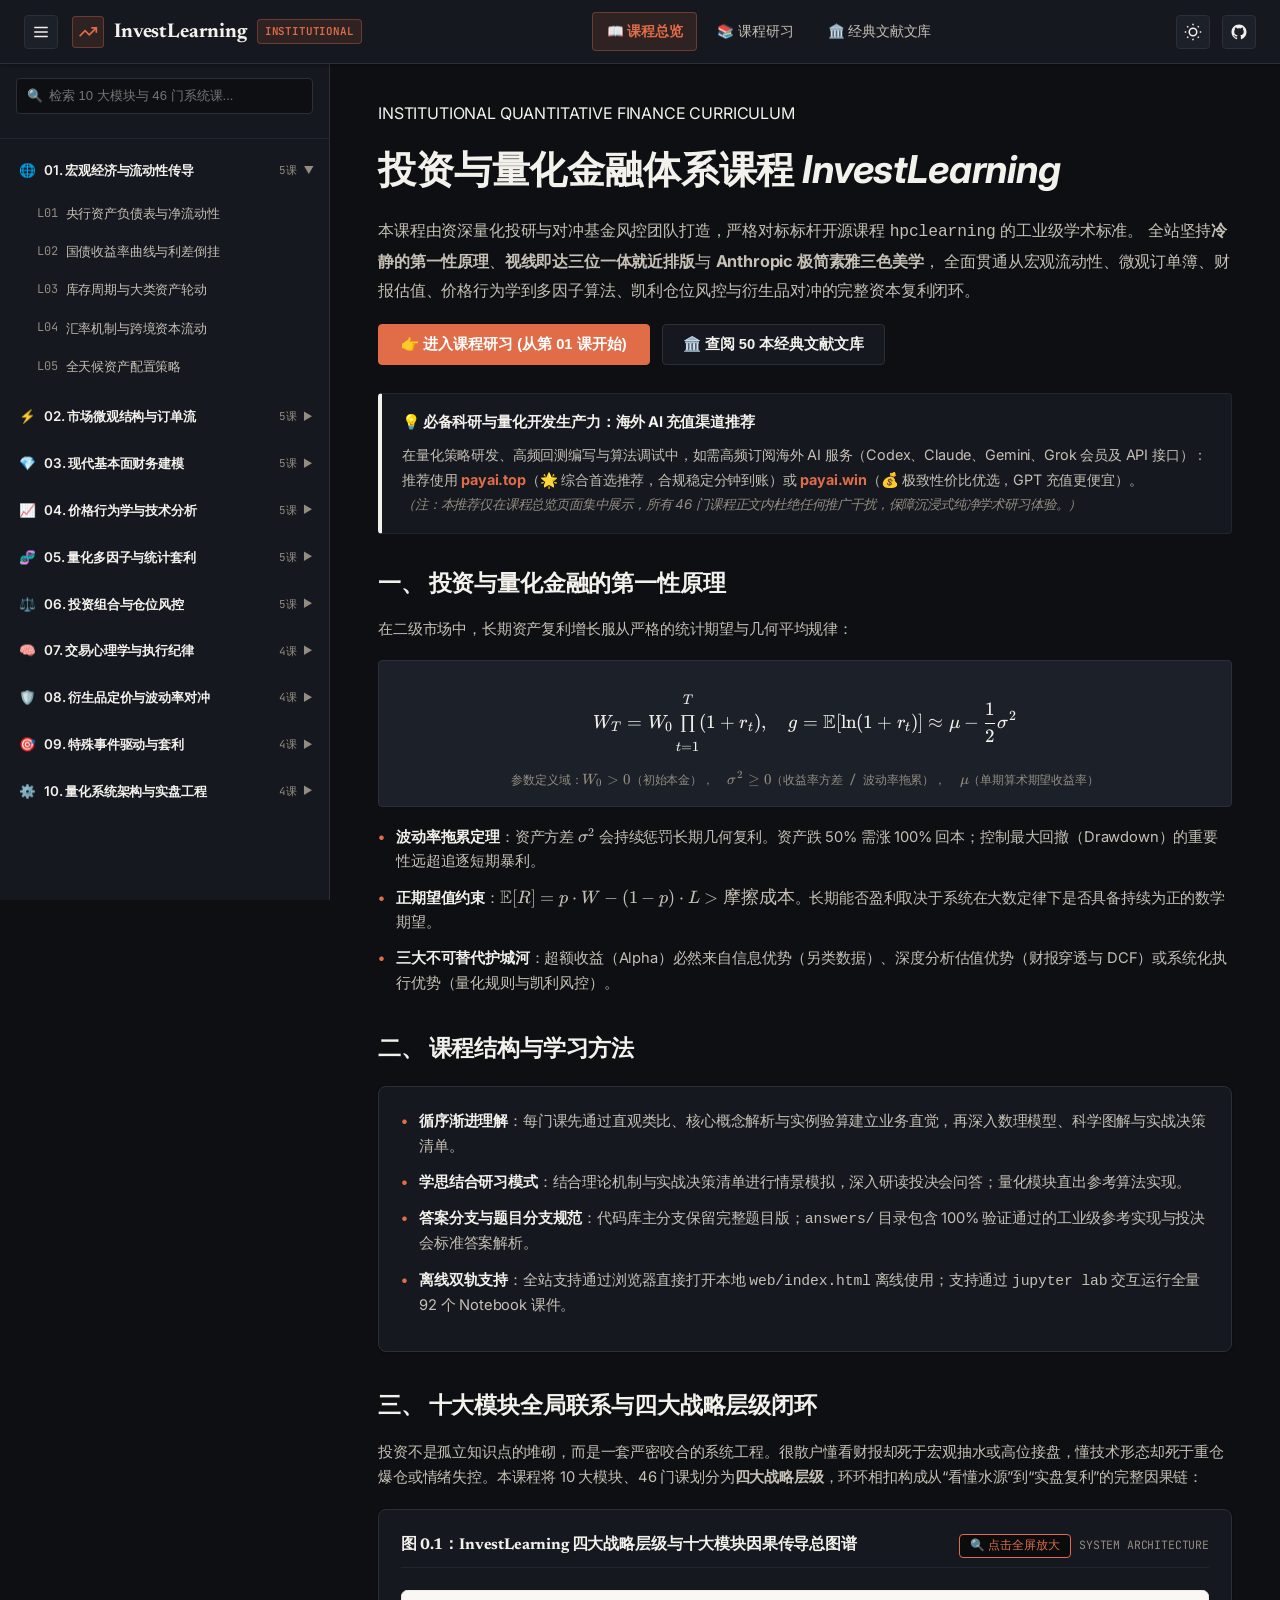
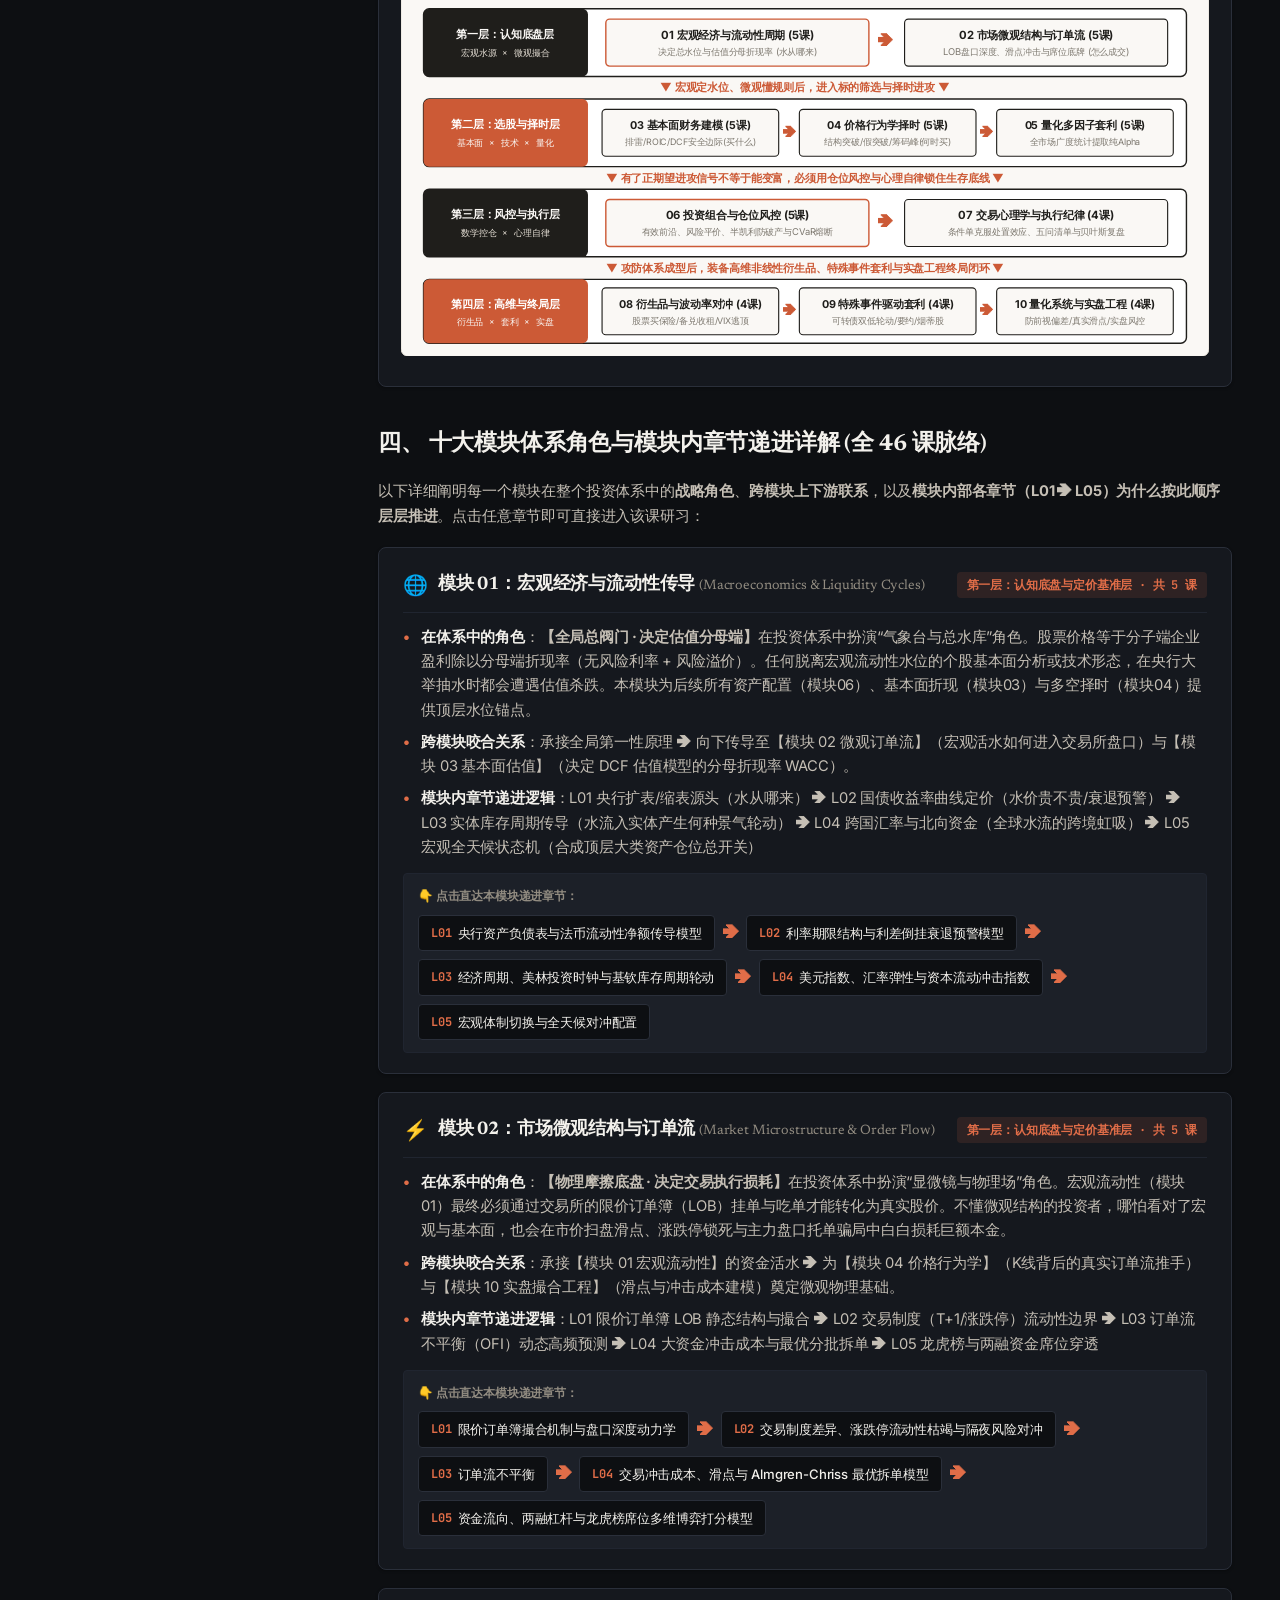
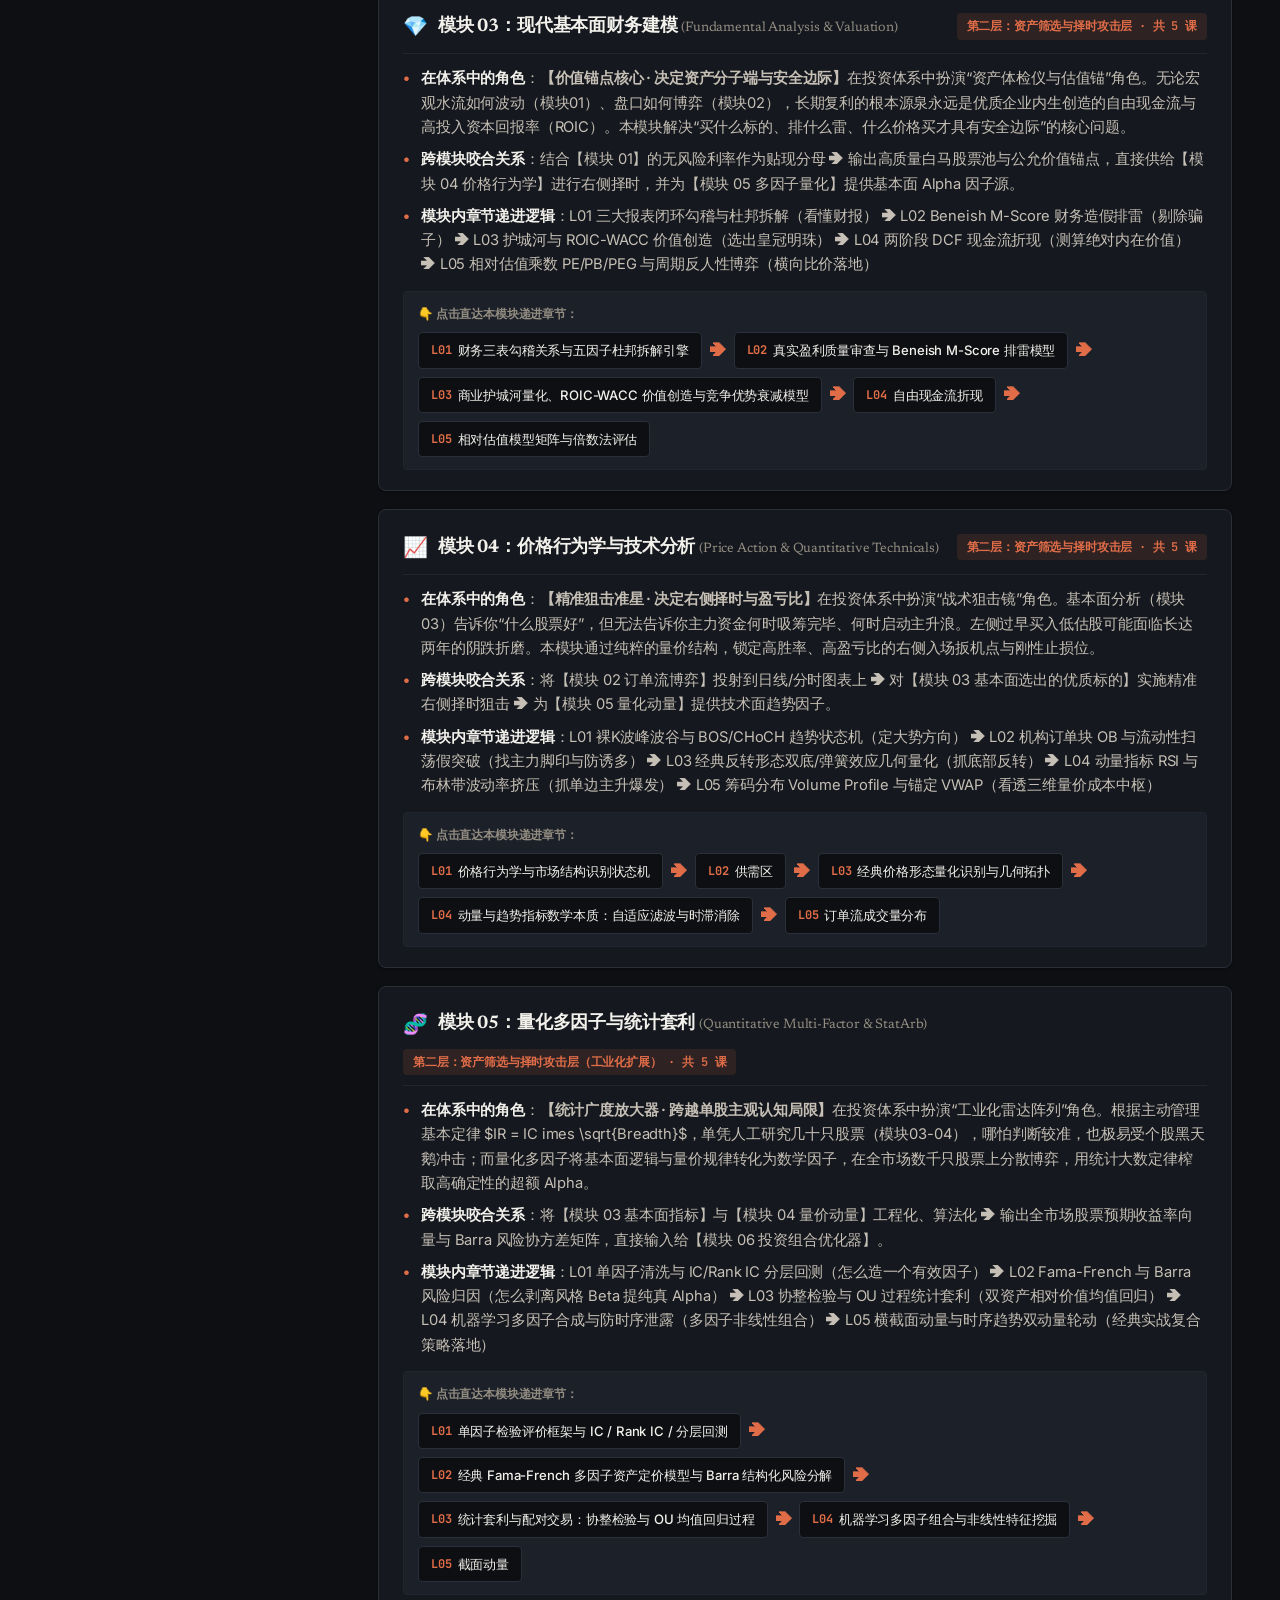
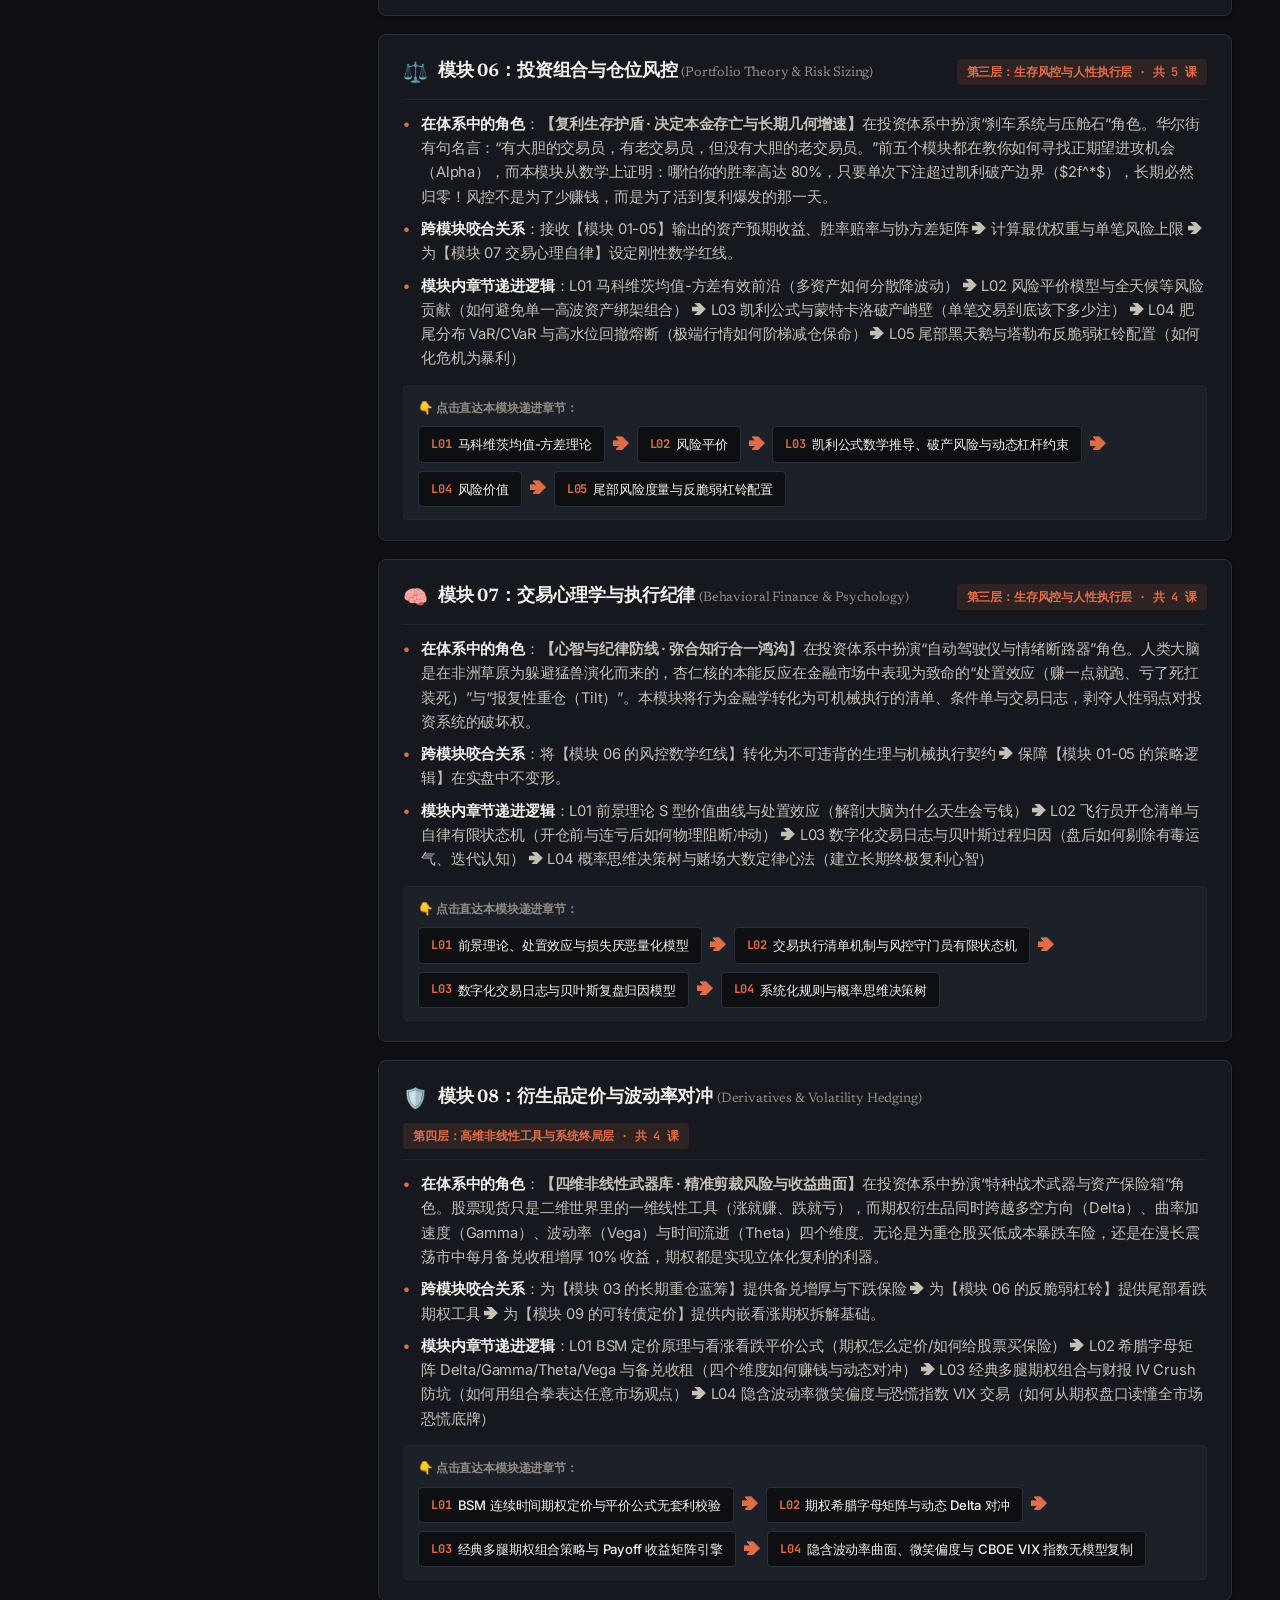
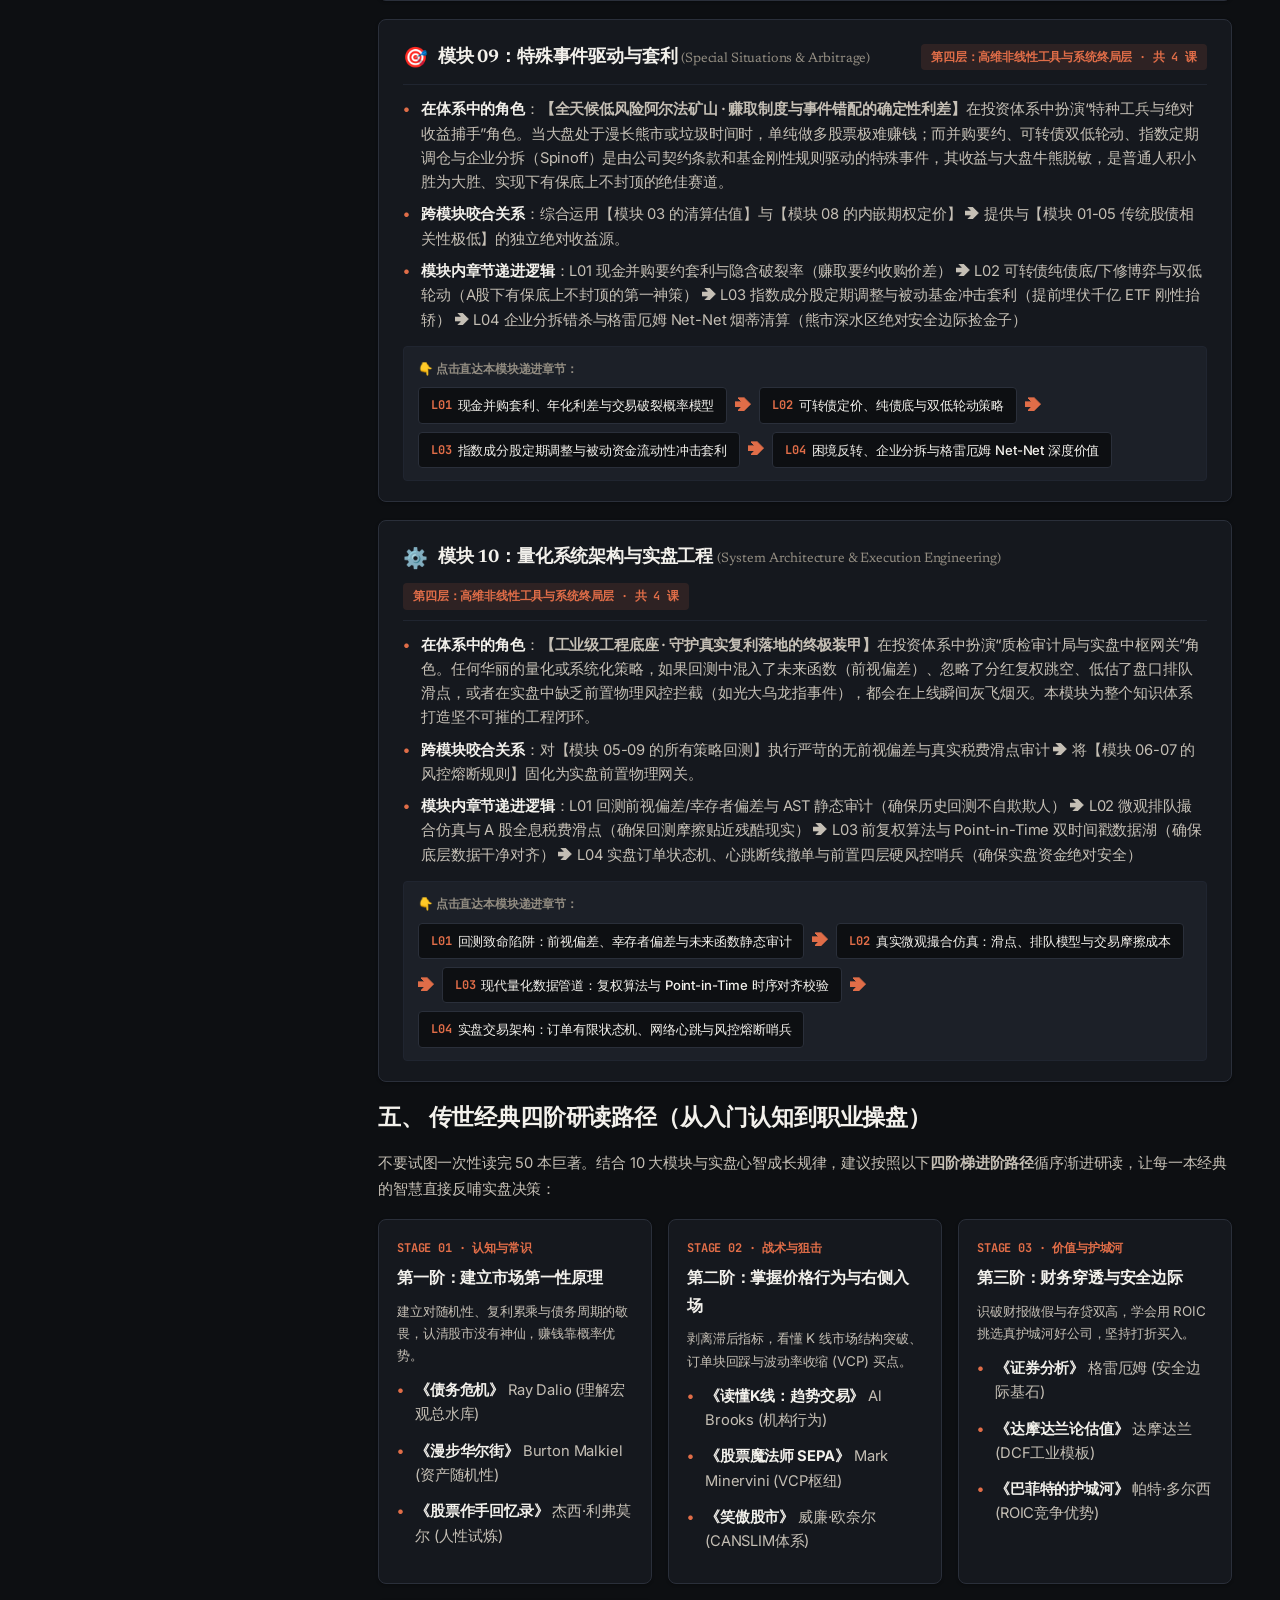
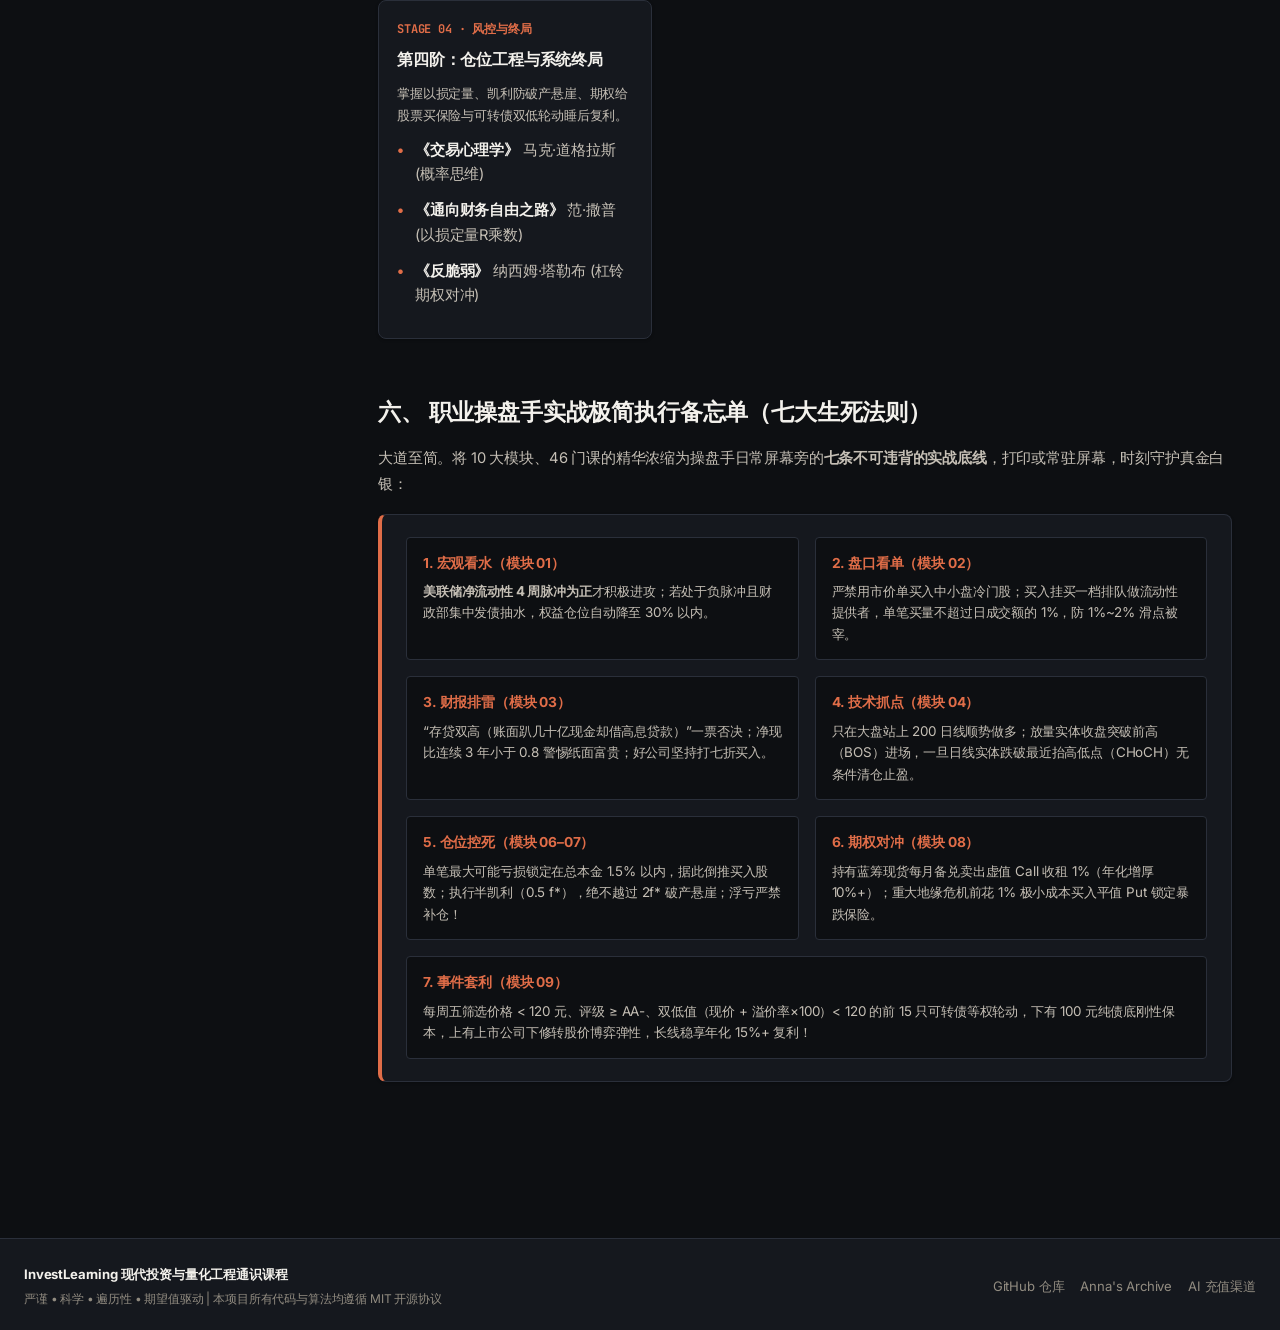
==== index.html @ 4f44fdb6 "refactor: translate all technical jargon inside flowchart SVGs into intuitive plain-Chinese everyday" ====
<!DOCTYPE html>
<html lang="zh-CN" data-theme="dark">
<head>
  <meta charset="UTF-8">
  <meta name="viewport" content="width=device-width, initial-scale=1.0">
  <title>InvestLearning | 投资与量化金融体系课程 (Anthropic Edition)</title>
  <meta name="description" content="全球顶级对冲基金与专业投资机构的核心认知体系。涵盖宏观周期、订单流微观结构、现代基本面建模、量化多因子统计套利、衍生品定价与分布式交易系统工程。">
    <link rel="preconnect" href="https://fonts.googleapis.com">
  <link rel="preconnect" href="https://fonts.gstatic.com" crossorigin>
  <link href="https://fonts.googleapis.com/css2?family=Inter:wght@400;500;600;700&family=JetBrains+Mono:wght@400;500;600&family=Newsreader:ital,opsz,wght@0,6..72,400;0,6..72,600;1,6..72,400&display=swap" rel="stylesheet">
  
  <link rel="stylesheet" href="css/style.css?v=20261018_v28">
  
  <!-- KaTeX High-Performance Math Engine (Vendored Local + Cloudflare Fast CDN Fallback) -->
  <link rel="stylesheet" href="vendor/katex/katex.min.css" onerror="this.onerror=null;this.href='https://cdnjs.cloudflare.com/ajax/libs/KaTeX/0.16.9/katex.min.css';">
  <script src="vendor/katex/katex.min.js" onerror="this.onerror=null;this.src='https://cdnjs.cloudflare.com/ajax/libs/KaTeX/0.16.9/katex.min.js';"></script>
  <script src="vendor/katex/auto-render.min.js" onerror="this.onerror=null;this.src='https://cdnjs.cloudflare.com/ajax/libs/KaTeX/0.16.9/contrib/auto-render.min.js';"></script>
  <script src="vendor/mermaid/mermaid.min.js" onerror="this.onerror=null;this.src='https://cdnjs.cloudflare.com/ajax/libs/mermaid/10.9.0/mermaid.min.js';"></script>
</head>
<body>
  <div class="app-container">
    <!-- Top Navigation Bar -->
    <header class="top-nav">
      <div style="display:flex; align-items:center; gap:14px;">
        <button class="sidebar-toggle-btn" id="sidebarToggleBtn" title="切换目录侧边栏">
          <svg width="18" height="18" viewBox="0 0 24 24" fill="none" stroke="currentColor" stroke-width="2"><line x1="3" y1="12" x2="21" y2="12"/><line x1="3" y1="6" x2="21" y2="6"/><line x1="3" y1="18" x2="21" y2="18"/></svg>
        </button>
        <a href="index.html" class="nav-brand">
          <div class="brand-icon">
            <svg width="20" height="20" viewBox="0 0 24 24" fill="none" stroke="currentColor" stroke-width="2"><polyline points="22 7 13.5 15.5 8.5 10.5 2 17"/><polyline points="16 7 22 7 22 13"/></svg>
          </div>
          <span>InvestLearning</span>
          <span class="brand-badge">INSTITUTIONAL</span>
        </a>
      </div>

      <nav class="nav-center-menu">
        <a href="#overviewSection" class="nav-item-btn active" onclick="app.switchMainView('overview'); return false;">📖 课程总览</a>
        <a href="#curriculumSection" class="nav-item-btn" onclick="app.switchMainView('curriculum'); return false;">📚 课程研习</a>
        <a href="#librarySection" class="nav-item-btn" onclick="app.switchMainView('library'); return false;">🏛️ 经典文献文库</a>
      </nav>

      <div class="nav-right-actions">


        <!-- Theme Toggle -->
        <button class="theme-toggle-btn" id="themeToggleBtn" title="切换深色/浅色模式">
          <svg width="18" height="18" viewBox="0 0 24 24" fill="none" stroke="currentColor" stroke-width="2"><circle cx="12" cy="12" r="5"/><line x1="12" y1="1" x2="12" y2="3"/><line x1="12" y1="21" x2="12" y2="23"/><line x1="4.22" y1="4.22" x2="5.64" y2="5.64"/><line x1="18.36" y1="18.36" x2="19.78" y2="19.78"/><line x1="1" y1="12" x2="3" y2="12"/><line x1="21" y1="12" x2="23" y2="12"/><line x1="4.22" y1="19.78" x2="5.64" y2="18.36"/><line x1="18.36" y1="5.64" x2="19.78" y2="4.22"/></svg>
        </button>

        <!-- GitHub Repo Link -->
        <a href="https://github.com/hsthanb4/investlearning" target="_blank" rel="noopener" class="theme-toggle-btn" title="查看 GitHub 仓库源码">
          <svg width="18" height="18" viewBox="0 0 24 24" fill="currentColor"><path fill-rule="evenodd" clip-rule="evenodd" d="M12 2C6.477 2 2 6.484 2 12.017c0 4.425 2.865 8.18 6.839 9.504.5.092.682-.217.682-.483 0-.237-.008-.868-.013-1.703-2.782.605-3.369-1.343-3.369-1.343-.454-1.158-1.11-1.466-1.11-1.466-.908-.62.069-.608.069-.608 1.003.07 1.53 1.032 1.53 1.032.892 1.53 2.341 1.088 2.91.832.092-.647.35-1.088.636-1.338-2.22-.253-4.555-1.113-4.555-4.951 0-1.093.39-1.988 1.029-2.688-.103-.253-.446-1.272.098-2.65 0 0 .84-.27 2.75 1.026A9.564 9.564 0 0112 6.844c.85.004 1.705.115 2.504.337 1.909-1.296 2.747-1.027 2.747-1.027.546 1.379.202 2.398.1 2.651.64.7 1.028 1.595 1.028 2.688 0 3.848-2.339 4.695-4.566 4.943.359.309.678.92.678 1.855 0 1.338-.012 2.419-.012 2.747 0 .268.18.58.688.482A10.019 10.019 0 0022 12.017C22 6.484 17.522 2 12 2z"/></svg>
        </a>
      </div>
    </header>

    <!-- Main Body Container -->
    <div class="main-wrapper">
      <!-- Left Course Sidebar -->
      <aside class="course-sidebar" id="courseSidebar">
        <div class="sidebar-header">
          <!-- Search box -->
          <div class="search-box">
            <span class="search-icon">🔍</span>
            <input type="text" id="sidebarSearchInput" placeholder="检索 10 大模块与 46 门系统课...">
          </div>

        </div>

        <!-- 10 Modules Tree List -->
        <div class="module-tree-container" id="moduleTreeContainer">
          <!-- Rendered dynamically by app.js -->
        </div>
      </aside>

      <!-- Center Main Content Workspace -->
      <main class="content-area">

        <!-- =========================================================
             DEDICATED COURSE OVERVIEW & SYLLABUS SECTION
             ========================================================= -->
        <section class="overview-section" id="overviewSection" style="display:block;">
          <div class="overview-hero-header">
            <div class="overview-eyebrow">INSTITUTIONAL QUANTITATIVE FINANCE CURRICULUM</div>
            <h1 class="display-title" style="font-size:2.4rem; margin:10px 0 14px;">
              投资与量化金融体系课程 <em>InvestLearning</em>
            </h1>
            <p style="font-size:1.02rem; line-height:1.75; color:var(--text-secondary); max-width:880px; margin-bottom:20px;">
              本课程由资深量化投研与对冲基金风控团队打造，严格对标标杆开源课程 <code>hpclearning</code> 的工业级学术标准。
              全站坚持<strong>冷静的第一性原理</strong>、<strong>视线即达三位一体就近排版</strong>与 <strong>Anthropic 极简素雅三色美学</strong>，
              全面贯通从宏观流动性、微观订单簿、财报估值、价格行为学到多因子算法、凯利仓位风控与衍生品对冲的完整资本复利闭环。
            </p>
            <div style="display:flex; gap:12px; margin-bottom:28px;">
              <button class="code-btn" style="padding:10px 22px; font-size:0.92rem; background:var(--claude-terracotta); color:#fff; border-color:var(--claude-terracotta); font-weight:600;" onclick="app.selectLesson(0, 0); app.switchMainView('curriculum');">
                👉 进入课程研习 (从第 01 课开始)
              </button>
              <button class="code-btn" style="padding:10px 20px; font-size:0.92rem; background:var(--bg-secondary); border:1px solid var(--border-primary); color:var(--text-primary); font-weight:600;" onclick="app.switchMainView('library');">
                🏛️ 查阅 50 本经典文献文库
              </button>
            </div>
          </div>

          <!-- AI Productivity Notice (Only Displayed Here) -->
          <div class="callout callout-note" style="margin-bottom:32px;">
            <div class="callout-title">💡 必备科研与量化开发生产力：海外 AI 充值渠道推荐</div>
            <div class="callout-body">
              在量化策略研发、高频回测编写与算法调试中，如需高频订阅海外 AI 服务（Codex、Claude、Gemini、Grok 会员及 API 接口）：推荐使用 
              <a href="https://payai.top" target="_blank" rel="noopener" class="text-accent" style="font-weight:700;">payai.top</a>（🌟 综合首选推荐，合规稳定分钟到账）或 
              <a href="https://payai.win" target="_blank" rel="noopener" class="text-accent" style="font-weight:700;">payai.win</a>（💰 极致性价比优选，GPT 充值更便宜）。
              <br><i style="color:var(--text-muted); font-size:0.84rem;">（注：本推荐仅在课程总览页面集中展示，所有 46 门课程正文内杜绝任何推广干扰，保障沉浸式纯净学术研习体验。）</i>
            </div>
          </div>

                    <!-- Section 1: Philosophy & First Principles -->
          <div class="overview-block" style="margin-bottom:36px;">
            <h2 class="overview-h2" style="font-family:var(--font-serif); font-size:1.45rem; margin-bottom:12px; color:var(--text-primary);">一、 投资与量化金融的第一性原理</h2>
            <p style="margin-bottom:14px; font-size:0.92rem; color:var(--text-secondary); line-height:1.7;">在二级市场中，长期资产复利增长服从严格的统计期望与几何平均规律：</p>
            <div class="math-block">
              <div class="math-rendered-display"><span class="katex-display"><span class="katex"><span class="katex-html" aria-hidden="true"><span class="base"><span class="strut" style="height:0.8333em;vertical-align:-0.15em;"></span><span class="mord"><span class="mord mathnormal" style="margin-right:0.13889em;">W</span><span class="msupsub"><span class="vlist-t vlist-t2"><span class="vlist-r"><span class="vlist" style="height:0.3283em;"><span style="top:-2.55em;margin-left:-0.1389em;margin-right:0.05em;"><span class="pstrut" style="height:2.7em;"></span><span class="sizing reset-size6 size3 mtight"><span class="mord mathnormal mtight" style="margin-right:0.13889em;">T</span></span></span></span><span class="vlist-s">​</span></span><span class="vlist-r"><span class="vlist" style="height:0.15em;"><span></span></span></span></span></span></span><span class="mspace" style="margin-right:0.2778em;"></span><span class="mrel">=</span><span class="mspace" style="margin-right:0.2778em;"></span></span><span class="base"><span class="strut" style="height:3.0954em;vertical-align:-1.2671em;"></span><span class="mord"><span class="mord mathnormal" style="margin-right:0.13889em;">W</span><span class="msupsub"><span class="vlist-t vlist-t2"><span class="vlist-r"><span class="vlist" style="height:0.3011em;"><span style="top:-2.55em;margin-left:-0.1389em;margin-right:0.05em;"><span class="pstrut" style="height:2.7em;"></span><span class="sizing reset-size6 size3 mtight"><span class="mord mtight">0</span></span></span></span><span class="vlist-s">​</span></span><span class="vlist-r"><span class="vlist" style="height:0.15em;"><span></span></span></span></span></span></span><span class="mspace" style="margin-right:0.1667em;"></span><span class="mop op-limits"><span class="vlist-t vlist-t2"><span class="vlist-r"><span class="vlist" style="height:1.8283em;"><span style="top:-1.8829em;margin-left:0em;"><span class="pstrut" style="height:3.05em;"></span><span class="sizing reset-size6 size3 mtight"><span class="mord mtight"><span class="mord mathnormal mtight">t</span><span class="mrel mtight">=</span><span class="mord mtight">1</span></span></span></span><span style="top:-3.05em;"><span class="pstrut" style="height:3.05em;"></span><span><span class="mop op-symbol large-op">∏</span></span></span><span style="top:-4.3em;margin-left:0em;"><span class="pstrut" style="height:3.05em;"></span><span class="sizing reset-size6 size3 mtight"><span class="mord mathnormal mtight" style="margin-right:0.13889em;">T</span></span></span></span><span class="vlist-s">​</span></span><span class="vlist-r"><span class="vlist" style="height:1.2671em;"><span></span></span></span></span></span><span class="mopen">(</span><span class="mord">1</span><span class="mspace" style="margin-right:0.2222em;"></span><span class="mbin">+</span><span class="mspace" style="margin-right:0.2222em;"></span></span><span class="base"><span class="strut" style="height:1em;vertical-align:-0.25em;"></span><span class="mord"><span class="mord mathnormal" style="margin-right:0.02778em;">r</span><span class="msupsub"><span class="vlist-t vlist-t2"><span class="vlist-r"><span class="vlist" style="height:0.2806em;"><span style="top:-2.55em;margin-left:-0.0278em;margin-right:0.05em;"><span class="pstrut" style="height:2.7em;"></span><span class="sizing reset-size6 size3 mtight"><span class="mord mathnormal mtight">t</span></span></span></span><span class="vlist-s">​</span></span><span class="vlist-r"><span class="vlist" style="height:0.15em;"><span></span></span></span></span></span></span><span class="mclose">)</span><span class="mpunct">,</span><span class="mspace" style="margin-right:1em;"></span><span class="mspace" style="margin-right:0.1667em;"></span><span class="mord mathnormal" style="margin-right:0.03588em;">g</span><span class="mspace" style="margin-right:0.2778em;"></span><span class="mrel">=</span><span class="mspace" style="margin-right:0.2778em;"></span></span><span class="base"><span class="strut" style="height:1em;vertical-align:-0.25em;"></span><span class="mord mathbb">E</span><span class="mopen">[</span><span class="mop">ln</span><span class="mopen">(</span><span class="mord">1</span><span class="mspace" style="margin-right:0.2222em;"></span><span class="mbin">+</span><span class="mspace" style="margin-right:0.2222em;"></span></span><span class="base"><span class="strut" style="height:1em;vertical-align:-0.25em;"></span><span class="mord"><span class="mord mathnormal" style="margin-right:0.02778em;">r</span><span class="msupsub"><span class="vlist-t vlist-t2"><span class="vlist-r"><span class="vlist" style="height:0.2806em;"><span style="top:-2.55em;margin-left:-0.0278em;margin-right:0.05em;"><span class="pstrut" style="height:2.7em;"></span><span class="sizing reset-size6 size3 mtight"><span class="mord mathnormal mtight">t</span></span></span></span><span class="vlist-s">​</span></span><span class="vlist-r"><span class="vlist" style="height:0.15em;"><span></span></span></span></span></span></span><span class="mclose">)]</span><span class="mspace" style="margin-right:0.2778em;"></span><span class="mrel">≈</span><span class="mspace" style="margin-right:0.2778em;"></span></span><span class="base"><span class="strut" style="height:0.7778em;vertical-align:-0.1944em;"></span><span class="mord mathnormal">μ</span><span class="mspace" style="margin-right:0.2222em;"></span><span class="mbin">−</span><span class="mspace" style="margin-right:0.2222em;"></span></span><span class="base"><span class="strut" style="height:2.0074em;vertical-align:-0.686em;"></span><span class="mord"><span class="mopen nulldelimiter"></span><span class="mfrac"><span class="vlist-t vlist-t2"><span class="vlist-r"><span class="vlist" style="height:1.3214em;"><span style="top:-2.314em;"><span class="pstrut" style="height:3em;"></span><span class="mord"><span class="mord">2</span></span></span><span style="top:-3.23em;"><span class="pstrut" style="height:3em;"></span><span class="frac-line" style="border-bottom-width:0.04em;"></span></span><span style="top:-3.677em;"><span class="pstrut" style="height:3em;"></span><span class="mord"><span class="mord">1</span></span></span></span><span class="vlist-s">​</span></span><span class="vlist-r"><span class="vlist" style="height:0.686em;"><span></span></span></span></span></span><span class="mclose nulldelimiter"></span></span><span class="mord"><span class="mord mathnormal" style="margin-right:0.03588em;">σ</span><span class="msupsub"><span class="vlist-t"><span class="vlist-r"><span class="vlist" style="height:0.8641em;"><span style="top:-3.113em;margin-right:0.05em;"><span class="pstrut" style="height:2.7em;"></span><span class="sizing reset-size6 size3 mtight"><span class="mord mtight">2</span></span></span></span></span></span></span></span></span></span></span></span></div>
              <div class="math-domain">参数定义域：<span class="katex"><span class="katex-html" aria-hidden="true"><span class="base"><span class="strut" style="height:0.8333em;vertical-align:-0.15em;"></span><span class="mord"><span class="mord mathnormal" style="margin-right:0.13889em;">W</span><span class="msupsub"><span class="vlist-t vlist-t2"><span class="vlist-r"><span class="vlist" style="height:0.3011em;"><span style="top:-2.55em;margin-left:-0.1389em;margin-right:0.05em;"><span class="pstrut" style="height:2.7em;"></span><span class="sizing reset-size6 size3 mtight"><span class="mord mtight">0</span></span></span></span><span class="vlist-s">​</span></span><span class="vlist-r"><span class="vlist" style="height:0.15em;"><span></span></span></span></span></span></span><span class="mspace" style="margin-right:0.2778em;"></span><span class="mrel">&gt;</span><span class="mspace" style="margin-right:0.2778em;"></span></span><span class="base"><span class="strut" style="height:0.6444em;"></span><span class="mord">0</span></span></span></span>（初始本金），&nbsp;&nbsp;<span class="katex"><span class="katex-html" aria-hidden="true"><span class="base"><span class="strut" style="height:0.9501em;vertical-align:-0.136em;"></span><span class="mord"><span class="mord mathnormal" style="margin-right:0.03588em;">σ</span><span class="msupsub"><span class="vlist-t"><span class="vlist-r"><span class="vlist" style="height:0.8141em;"><span style="top:-3.063em;margin-right:0.05em;"><span class="pstrut" style="height:2.7em;"></span><span class="sizing reset-size6 size3 mtight"><span class="mord mtight">2</span></span></span></span></span></span></span></span><span class="mspace" style="margin-right:0.2778em;"></span><span class="mrel">≥</span><span class="mspace" style="margin-right:0.2778em;"></span></span><span class="base"><span class="strut" style="height:0.6444em;"></span><span class="mord">0</span></span></span></span>（收益率方差 / 波动率拖累），&nbsp;&nbsp;<span class="katex"><span class="katex-html" aria-hidden="true"><span class="base"><span class="strut" style="height:0.625em;vertical-align:-0.1944em;"></span><span class="mord mathnormal">μ</span></span></span></span>（单期算术期望收益率）</div>
            </div>
            <ul class="label-list">
              <li><strong>波动率拖累定理</strong>：资产方差 <span class="katex"><span class="katex-html" aria-hidden="true"><span class="base"><span class="strut" style="height:0.8141em;"></span><span class="mord"><span class="mord mathnormal" style="margin-right:0.03588em;">σ</span><span class="msupsub"><span class="vlist-t"><span class="vlist-r"><span class="vlist" style="height:0.8141em;"><span style="top:-3.063em;margin-right:0.05em;"><span class="pstrut" style="height:2.7em;"></span><span class="sizing reset-size6 size3 mtight"><span class="mord mtight">2</span></span></span></span></span></span></span></span></span></span></span> 会持续惩罚长期几何复利。资产跌 50% 需涨 100% 回本；控制最大回撤（Drawdown）的重要性远超追逐短期暴利。</li>
              <li><strong>正期望值约束</strong>：<span class="katex"><span class="katex-html" aria-hidden="true"><span class="base"><span class="strut" style="height:1em;vertical-align:-0.25em;"></span><span class="mord mathbb">E</span><span class="mopen">[</span><span class="mord mathnormal" style="margin-right:0.00773em;">R</span><span class="mclose">]</span><span class="mspace" style="margin-right:0.2778em;"></span><span class="mrel">=</span><span class="mspace" style="margin-right:0.2778em;"></span></span><span class="base"><span class="strut" style="height:0.6389em;vertical-align:-0.1944em;"></span><span class="mord mathnormal">p</span><span class="mspace" style="margin-right:0.2222em;"></span><span class="mbin">⋅</span><span class="mspace" style="margin-right:0.2222em;"></span></span><span class="base"><span class="strut" style="height:0.7667em;vertical-align:-0.0833em;"></span><span class="mord mathnormal" style="margin-right:0.13889em;">W</span><span class="mspace" style="margin-right:0.2222em;"></span><span class="mbin">−</span><span class="mspace" style="margin-right:0.2222em;"></span></span><span class="base"><span class="strut" style="height:1em;vertical-align:-0.25em;"></span><span class="mopen">(</span><span class="mord">1</span><span class="mspace" style="margin-right:0.2222em;"></span><span class="mbin">−</span><span class="mspace" style="margin-right:0.2222em;"></span></span><span class="base"><span class="strut" style="height:1em;vertical-align:-0.25em;"></span><span class="mord mathnormal">p</span><span class="mclose">)</span><span class="mspace" style="margin-right:0.2222em;"></span><span class="mbin">⋅</span><span class="mspace" style="margin-right:0.2222em;"></span></span><span class="base"><span class="strut" style="height:0.7224em;vertical-align:-0.0391em;"></span><span class="mord mathnormal">L</span><span class="mspace" style="margin-right:0.2778em;"></span><span class="mrel">&gt;</span><span class="mspace" style="margin-right:0.2778em;"></span></span><span class="base"><span class="strut" style="height:0.6833em;"></span><span class="mord text"><span class="mord cjk_fallback">摩擦成本</span></span></span></span></span>。长期能否盈利取决于系统在大数定律下是否具备持续为正的数学期望。</li>
              <li><strong>三大不可替代护城河</strong>：超额收益（Alpha）必然来自信息优势（另类数据）、深度分析估值优势（财报穿透与 DCF）或系统化执行优势（量化规则与凯利风控）。</li>
            </ul>
          </div>

          <!-- Section 2: Unified Standard & Usage Rules -->
          <div class="overview-block" style="margin-bottom:36px;">
            <h2 class="overview-h2" style="font-family:var(--font-serif); font-size:1.45rem; margin-bottom:12px; color:var(--text-primary);">二、 课程结构与学习方法</h2>
            <div class="diagram-card" style="margin:16px 0;">
              <ul class="label-list" style="margin:0;">
                <li><strong>循序渐进理解</strong>：每门课先通过直观类比、核心概念解析与实例验算建立业务直觉，再深入数理模型、科学图解与实战决策清单。</li>
                <li><strong>学思结合研习模式</strong>：结合理论机制与实战决策清单进行情景模拟，深入研读投决会问答；量化模块直出参考算法实现。</li>
                <li><strong>答案分支与题目分支规范</strong>：代码库主分支保留完整题目版；<code>answers/</code> 目录包含 100% 验证通过的工业级参考实现与投决会标准答案解析。</li>
                <li><strong>离线双轨支持</strong>：全站支持通过浏览器直接打开本地 <code>web/index.html</code> 离线使用；支持通过 <code>jupyter lab</code> 交互运行全量 92 个 Notebook 课件。</li>
              </ul>
            </div>
          </div>

          
          <!-- Section 3: 4-Layer Systemic Architecture & Inter-Module Causal Loop -->
          <div class="overview-block" style="margin-bottom:38px;">
            <h2 class="overview-h2" style="font-family:var(--font-serif); font-size:1.45rem; margin-bottom:12px; color:var(--text-primary);">三、 十大模块全局联系与四大战略层级闭环</h2>
            <p style="margin-bottom:16px; font-size:0.92rem; color:var(--text-secondary); line-height:1.75;">
              投资不是孤立知识点的堆砌，而是一套严密咬合的系统工程。很散户懂看财报却死于宏观抽水或高位接盘，懂技术形态却死于重仓爆仓或情绪失控。本课程将 10 大模块、46 门课划分为<strong>四大战略层级</strong>，环环相扣构成从“看懂水源”到“实盘复利”的完整因果链：
            </p>

            <!-- SVG 4-Layer Architecture Diagram -->
            <div class="diagram-card" style="margin:18px 0 24px;">
              <div class="diagram-header">
                <span class="diagram-title">图 0.1：InvestLearning 四大战略层级与十大模块因果传导总图谱</span>
                <span class="diagram-tag">SYSTEM ARCHITECTURE</span>
              </div>
              <div class="diagram-svg-container" style="overflow-x:auto;">
                <svg viewBox="0 0 860 390" width="100%" height="390" xmlns="http://www.w3.org/2000/svg">
                  <rect width="860" height="390" fill="#FAF8F5" rx="8" stroke="#E5DFD5" stroke-width="1"/>
                  
                  <!-- Layer 1 -->
                  <rect x="24" y="20" width="812" height="72" rx="6" fill="#FFFFFF" stroke="#1F1E1B" stroke-width="1.5"/>
                  <rect x="24" y="20" width="175" height="72" rx="6" fill="#1F1E1B"/>
                  <text x="111" y="51" font-family="Inter, sans-serif" font-size="12" font-weight="700" fill="#FAF8F5" text-anchor="middle">第一层：认知底盘层</text>
                  <text x="111" y="70" font-family="JetBrains Mono, monospace" font-size="10" fill="#E5DFD5" text-anchor="middle">宏观水源 × 微观撮合</text>
                  
                  <rect x="218" y="31" width="280" height="50" rx="4" fill="#FAF8F5" stroke="#CC5A36" stroke-width="1.5"/>
                  <text x="358" y="52" font-family="Inter, sans-serif" font-size="12" font-weight="700" fill="#1F1E1B" text-anchor="middle">01 宏观经济与流动性周期 (5课)</text>
                  <text x="358" y="69" font-family="Inter, sans-serif" font-size="10" fill="#7D786F" text-anchor="middle">决定总水位与估值分母折现率 (水从哪来)</text>
                  
                  <text x="516" y="60" font-family="Inter, sans-serif" font-size="16" font-weight="700" fill="#CC5A36" text-anchor="middle">➔</text>
                  
                  <rect x="536" y="31" width="280" height="50" rx="4" fill="#FAF8F5" stroke="#1F1E1B" stroke-width="1.2"/>
                  <text x="676" y="52" font-family="Inter, sans-serif" font-size="12" font-weight="700" fill="#1F1E1B" text-anchor="middle">02 市场微观结构与订单流 (5课)</text>
                  <text x="676" y="69" font-family="Inter, sans-serif" font-size="10" fill="#7D786F" text-anchor="middle">LOB盘口深度、滑点冲击与席位底牌 (怎么成交)</text>

                  <!-- Arrow 1 to 2 -->
                  <text x="430" y="108" font-family="Inter, sans-serif" font-size="12" font-weight="700" fill="#CC5A36" text-anchor="middle">▼ 宏观定水位、微观懂规则后，进入标的筛选与择时进攻 ▼</text>

                  <!-- Layer 2 -->
                  <rect x="24" y="116" width="812" height="72" rx="6" fill="#FFFFFF" stroke="#1F1E1B" stroke-width="1.5"/>
                  <rect x="24" y="116" width="175" height="72" rx="6" fill="#CC5A36"/>
                  <text x="111" y="147" font-family="Inter, sans-serif" font-size="12" font-weight="700" fill="#FFFFFF" text-anchor="middle">第二层：选股与择时层</text>
                  <text x="111" y="166" font-family="JetBrains Mono, monospace" font-size="10" fill="#FAF8F5" text-anchor="middle">基本面 × 技术 × 量化</text>

                  <rect x="214" y="127" width="188" height="50" rx="4" fill="#FAF8F5" stroke="#1F1E1B" stroke-width="1.2"/>
                  <text x="308" y="148" font-family="Inter, sans-serif" font-size="11.5" font-weight="700" fill="#1F1E1B" text-anchor="middle">03 基本面财务建模 (5课)</text>
                  <text x="308" y="165" font-family="Inter, sans-serif" font-size="9.5" fill="#7D786F" text-anchor="middle">排雷/ROIC/DCF安全边际(买什么)</text>

                  <text x="413" y="156" font-family="Inter, sans-serif" font-size="14" font-weight="700" fill="#CC5A36" text-anchor="middle">➔</text>

                  <rect x="424" y="127" width="188" height="50" rx="4" fill="#FAF8F5" stroke="#1F1E1B" stroke-width="1.2"/>
                  <text x="518" y="148" font-family="Inter, sans-serif" font-size="11.5" font-weight="700" fill="#1F1E1B" text-anchor="middle">04 价格行为学择时 (5课)</text>
                  <text x="518" y="165" font-family="Inter, sans-serif" font-size="9.5" fill="#7D786F" text-anchor="middle">结构突破/假突破/筹码峰(何时买)</text>

                  <text x="623" y="156" font-family="Inter, sans-serif" font-size="14" font-weight="700" fill="#CC5A36" text-anchor="middle">➔</text>

                  <rect x="634" y="127" width="188" height="50" rx="4" fill="#FAF8F5" stroke="#1F1E1B" stroke-width="1.2"/>
                  <text x="728" y="148" font-family="Inter, sans-serif" font-size="11.5" font-weight="700" fill="#1F1E1B" text-anchor="middle">05 量化多因子套利 (5课)</text>
                  <text x="728" y="165" font-family="Inter, sans-serif" font-size="9.5" fill="#7D786F" text-anchor="middle">全市场广度统计提取纯Alpha</text>

                  <!-- Arrow 2 to 3 -->
                  <text x="430" y="204" font-family="Inter, sans-serif" font-size="12" font-weight="700" fill="#CC5A36" text-anchor="middle">▼ 有了正期望进攻信号不等于能变富，必须用仓位风控与心理自律锁住生存底线 ▼</text>

                  <!-- Layer 3 -->
                  <rect x="24" y="212" width="812" height="72" rx="6" fill="#FFFFFF" stroke="#1F1E1B" stroke-width="1.5"/>
                  <rect x="24" y="212" width="175" height="72" rx="6" fill="#1F1E1B"/>
                  <text x="111" y="243" font-family="Inter, sans-serif" font-size="12" font-weight="700" fill="#FAF8F5" text-anchor="middle">第三层：风控与执行层</text>
                  <text x="111" y="262" font-family="JetBrains Mono, monospace" font-size="10" fill="#E5DFD5" text-anchor="middle">数学控仓 × 心理自律</text>

                  <rect x="218" y="223" width="280" height="50" rx="4" fill="#FAF8F5" stroke="#CC5A36" stroke-width="1.5"/>
                  <text x="358" y="244" font-family="Inter, sans-serif" font-size="12" font-weight="700" fill="#1F1E1B" text-anchor="middle">06 投资组合与仓位风控 (5课)</text>
                  <text x="358" y="261" font-family="Inter, sans-serif" font-size="10" fill="#7D786F" text-anchor="middle">有效前沿、风险平价、半凯利防破产与CVaR熔断</text>

                  <text x="516" y="252" font-family="Inter, sans-serif" font-size="16" font-weight="700" fill="#CC5A36" text-anchor="middle">➔</text>

                  <rect x="536" y="223" width="280" height="50" rx="4" fill="#FAF8F5" stroke="#1F1E1B" stroke-width="1.2"/>
                  <text x="676" y="244" font-family="Inter, sans-serif" font-size="12" font-weight="700" fill="#1F1E1B" text-anchor="middle">07 交易心理学与执行纪律 (4课)</text>
                  <text x="676" y="261" font-family="Inter, sans-serif" font-size="10" fill="#7D786F" text-anchor="middle">条件单克服处置效应、五问清单与贝叶斯复盘</text>

                  <!-- Arrow 3 to 4 -->
                  <text x="430" y="300" font-family="Inter, sans-serif" font-size="12" font-weight="700" fill="#CC5A36" text-anchor="middle">▼ 攻防体系成型后，装备高维非线性衍生品、特殊事件套利与实盘工程终局闭环 ▼</text>

                  <!-- Layer 4 -->
                  <rect x="24" y="308" width="812" height="68" rx="6" fill="#FFFFFF" stroke="#1F1E1B" stroke-width="1.5"/>
                  <rect x="24" y="308" width="175" height="68" rx="6" fill="#CC5A36"/>
                  <text x="111" y="338" font-family="Inter, sans-serif" font-size="12" font-weight="700" fill="#FFFFFF" text-anchor="middle">第四层：高维与终局层</text>
                  <text x="111" y="357" font-family="JetBrains Mono, monospace" font-size="10" fill="#FAF8F5" text-anchor="middle">衍生品 × 套利 × 实盘</text>

                  <rect x="214" y="317" width="188" height="50" rx="4" fill="#FAF8F5" stroke="#1F1E1B" stroke-width="1.2"/>
                  <text x="308" y="338" font-family="Inter, sans-serif" font-size="11.5" font-weight="700" fill="#1F1E1B" text-anchor="middle">08 衍生品与波动率对冲 (4课)</text>
                  <text x="308" y="355" font-family="Inter, sans-serif" font-size="9.5" fill="#7D786F" text-anchor="middle">股票买保险/备兑收租/VIX逃顶</text>

                  <text x="413" y="346" font-family="Inter, sans-serif" font-size="14" font-weight="700" fill="#CC5A36" text-anchor="middle">➔</text>

                  <rect x="424" y="317" width="188" height="50" rx="4" fill="#FAF8F5" stroke="#1F1E1B" stroke-width="1.2"/>
                  <text x="518" y="338" font-family="Inter, sans-serif" font-size="11.5" font-weight="700" fill="#1F1E1B" text-anchor="middle">09 特殊事件驱动套利 (4课)</text>
                  <text x="518" y="355" font-family="Inter, sans-serif" font-size="9.5" fill="#7D786F" text-anchor="middle">可转债双低轮动/要约/烟蒂股</text>

                  <text x="623" y="346" font-family="Inter, sans-serif" font-size="14" font-weight="700" fill="#CC5A36" text-anchor="middle">➔</text>

                  <rect x="634" y="317" width="188" height="50" rx="4" fill="#FAF8F5" stroke="#1F1E1B" stroke-width="1.2"/>
                  <text x="728" y="338" font-family="Inter, sans-serif" font-size="11.5" font-weight="700" fill="#1F1E1B" text-anchor="middle">10 量化系统与实盘工程 (4课)</text>
                  <text x="728" y="355" font-family="Inter, sans-serif" font-size="9.5" fill="#7D786F" text-anchor="middle">防前视偏差/真实滑点/实盘风控</text>
                </svg>
              </div>
            </div>
          </div>

          <!-- Section 4: Detailed Breakdown of All 10 Modules' Roles & Intra-Module Chapter Progression -->
          <div class="overview-block" style="margin-bottom:38px;">
            <h2 class="overview-h2" style="font-family:var(--font-serif); font-size:1.45rem; margin-bottom:14px; color:var(--text-primary);">四、 十大模块体系角色与模块内章节递进详解 (全 46 课脉络)</h2>
            <p style="margin-bottom:18px; font-size:0.92rem; color:var(--text-secondary); line-height:1.7;">
              以下详细阐明每一个模块在整个投资体系中的<strong>战略角色</strong>、<strong>跨模块上下游联系</strong>，以及<strong>模块内部各章节（L01 ➔ L05）为什么按此顺序层层推进</strong>。点击任意章节即可直接进入该课研习：
            </p>
            <div style="display:flex; flex-direction:column; gap:18px;">

              <div class="diagram-card" style="margin:0; padding:20px 24px;">
                <div style="display:flex; justify-content:space-between; align-items:center; flex-wrap:wrap; gap:8px; margin-bottom:12px; padding-bottom:10px; border-bottom:1px solid var(--border-subtle);">
                  <div style="display:flex; align-items:center; gap:10px;">
                    <span style="font-size:1.25rem;">🌐</span>
                    <a href="#" onclick="app.selectLesson(0, 0); return false;" style="font-family:var(--font-serif); font-size:1.15rem; font-weight:700; color:var(--text-primary); text-decoration:none;">
                      模块 01：宏观经济与流动性传导 <span style="font-size:0.85rem; color:var(--text-muted); font-weight:400;">(Macroeconomics & Liquidity Cycles)</span>
                    </a>
                  </div>
                  <span style="font-family:var(--font-mono); font-size:0.75rem; padding:3px 10px; background:var(--claude-terracotta-light); color:var(--claude-terracotta); border-radius:var(--radius-sm); font-weight:600;">
                    第一层：认知底盘与定价基准层 · 共 5 课
                  </span>
                </div>

                <ul class="label-list" style="margin:0 0 14px 0;">
                  <li style="margin-bottom:8px;"><strong>在体系中的角色</strong>：<b>【全局总阀门 · 决定估值分母端】</b>在投资体系中扮演“气象台与总水库”角色。股票价格等于分子端企业盈利除以分母端折现率（无风险利率 + 风险溢价）。任何脱离宏观流动性水位的个股基本面分析或技术形态，在央行大举抽水时都会遭遇估值杀跌。本模块为后续所有资产配置（模块06）、基本面折现（模块03）与多空择时（模块04）提供顶层水位锚点。</li>
                  <li style="margin-bottom:8px;"><strong>跨模块咬合关系</strong>：承接全局第一性原理 ➔ 向下传导至【模块 02 微观订单流】（宏观活水如何进入交易所盘口）与【模块 03 基本面估值】（决定 DCF 估值模型的分母折现率 WACC）。</li>
                  <li style="margin-bottom:4px;"><strong>模块内章节递进逻辑</strong>：L01 央行扩表/缩表源头（水从哪来） ➔ L02 国债收益率曲线定价（水价贵不贵/衰退预警） ➔ L03 实体库存周期传导（水流入实体产生何种景气轮动） ➔ L04 跨国汇率与北向资金（全球水流的跨境虹吸） ➔ L05 宏观全天候状态机（合成顶层大类资产仓位总开关）</li>
                </ul>

                <div style="background:var(--bg-tertiary); padding:12px 14px; border-radius:var(--radius-sm); border:1px solid var(--border-subtle);">
                  <div style="font-size:0.76rem; font-weight:700; color:var(--text-muted); margin-bottom:8px;">👇 点击直达本模块递进章节：</div>
                  <div style="display:flex; flex-wrap:wrap; gap:8px; align-items:center;">
                    <a href="#" onclick="app.selectLesson(0, 0); return false;" style="display:inline-flex; align-items:center; gap:6px; padding:6px 12px; background:var(--bg-primary); border:1px solid var(--border-primary); border-radius:var(--radius-sm); font-size:0.82rem; color:var(--text-primary); text-decoration:none; font-weight:500; transition:border-color 0.15s;" onmouseover="this.style.borderColor='var(--claude-terracotta)'" onmouseout="this.style.borderColor='var(--border-primary)'"><span style="font-family:var(--font-mono); font-size:0.75rem; color:var(--claude-terracotta); font-weight:700;">L01</span><span>央行资产负债表与法币流动性净额传导模型</span></a> <span style="color:var(--claude-terracotta); font-weight:700; align-self:center;">➔</span> <a href="#" onclick="app.selectLesson(0, 1); return false;" style="display:inline-flex; align-items:center; gap:6px; padding:6px 12px; background:var(--bg-primary); border:1px solid var(--border-primary); border-radius:var(--radius-sm); font-size:0.82rem; color:var(--text-primary); text-decoration:none; font-weight:500; transition:border-color 0.15s;" onmouseover="this.style.borderColor='var(--claude-terracotta)'" onmouseout="this.style.borderColor='var(--border-primary)'"><span style="font-family:var(--font-mono); font-size:0.75rem; color:var(--claude-terracotta); font-weight:700;">L02</span><span>利率期限结构与利差倒挂衰退预警模型</span></a> <span style="color:var(--claude-terracotta); font-weight:700; align-self:center;">➔</span> <a href="#" onclick="app.selectLesson(0, 2); return false;" style="display:inline-flex; align-items:center; gap:6px; padding:6px 12px; background:var(--bg-primary); border:1px solid var(--border-primary); border-radius:var(--radius-sm); font-size:0.82rem; color:var(--text-primary); text-decoration:none; font-weight:500; transition:border-color 0.15s;" onmouseover="this.style.borderColor='var(--claude-terracotta)'" onmouseout="this.style.borderColor='var(--border-primary)'"><span style="font-family:var(--font-mono); font-size:0.75rem; color:var(--claude-terracotta); font-weight:700;">L03</span><span>经济周期、美林投资时钟与基钦库存周期轮动</span></a> <span style="color:var(--claude-terracotta); font-weight:700; align-self:center;">➔</span> <a href="#" onclick="app.selectLesson(0, 3); return false;" style="display:inline-flex; align-items:center; gap:6px; padding:6px 12px; background:var(--bg-primary); border:1px solid var(--border-primary); border-radius:var(--radius-sm); font-size:0.82rem; color:var(--text-primary); text-decoration:none; font-weight:500; transition:border-color 0.15s;" onmouseover="this.style.borderColor='var(--claude-terracotta)'" onmouseout="this.style.borderColor='var(--border-primary)'"><span style="font-family:var(--font-mono); font-size:0.75rem; color:var(--claude-terracotta); font-weight:700;">L04</span><span>美元指数、汇率弹性与资本流动冲击指数</span></a> <span style="color:var(--claude-terracotta); font-weight:700; align-self:center;">➔</span> <a href="#" onclick="app.selectLesson(0, 4); return false;" style="display:inline-flex; align-items:center; gap:6px; padding:6px 12px; background:var(--bg-primary); border:1px solid var(--border-primary); border-radius:var(--radius-sm); font-size:0.82rem; color:var(--text-primary); text-decoration:none; font-weight:500; transition:border-color 0.15s;" onmouseover="this.style.borderColor='var(--claude-terracotta)'" onmouseout="this.style.borderColor='var(--border-primary)'"><span style="font-family:var(--font-mono); font-size:0.75rem; color:var(--claude-terracotta); font-weight:700;">L05</span><span>宏观体制切换与全天候对冲配置</span></a>
                  </div>
                </div>
              </div>

              <div class="diagram-card" style="margin:0; padding:20px 24px;">
                <div style="display:flex; justify-content:space-between; align-items:center; flex-wrap:wrap; gap:8px; margin-bottom:12px; padding-bottom:10px; border-bottom:1px solid var(--border-subtle);">
                  <div style="display:flex; align-items:center; gap:10px;">
                    <span style="font-size:1.25rem;">⚡</span>
                    <a href="#" onclick="app.selectLesson(1, 0); return false;" style="font-family:var(--font-serif); font-size:1.15rem; font-weight:700; color:var(--text-primary); text-decoration:none;">
                      模块 02：市场微观结构与订单流 <span style="font-size:0.85rem; color:var(--text-muted); font-weight:400;">(Market Microstructure & Order Flow)</span>
                    </a>
                  </div>
                  <span style="font-family:var(--font-mono); font-size:0.75rem; padding:3px 10px; background:var(--claude-terracotta-light); color:var(--claude-terracotta); border-radius:var(--radius-sm); font-weight:600;">
                    第一层：认知底盘与定价基准层 · 共 5 课
                  </span>
                </div>

                <ul class="label-list" style="margin:0 0 14px 0;">
                  <li style="margin-bottom:8px;"><strong>在体系中的角色</strong>：<b>【物理摩擦底盘 · 决定交易执行损耗】</b>在投资体系中扮演“显微镜与物理场”角色。宏观流动性（模块01）最终必须通过交易所的限价订单簿（LOB）挂单与吃单才能转化为真实股价。不懂微观结构的投资者，哪怕看对了宏观与基本面，也会在市价扫盘滑点、涨跌停锁死与主力盘口托单骗局中白白损耗巨额本金。</li>
                  <li style="margin-bottom:8px;"><strong>跨模块咬合关系</strong>：承接【模块 01 宏观流动性】的资金活水 ➔ 为【模块 04 价格行为学】（K线背后的真实订单流推手）与【模块 10 实盘撮合工程】（滑点与冲击成本建模）奠定微观物理基础。</li>
                  <li style="margin-bottom:4px;"><strong>模块内章节递进逻辑</strong>：L01 限价订单簿 LOB 静态结构与撮合 ➔ L02 交易制度（T+1/涨跌停）流动性边界 ➔ L03 订单流不平衡（OFI）动态高频预测 ➔ L04 大资金冲击成本与最优分批拆单 ➔ L05 龙虎榜与两融资金席位穿透</li>
                </ul>

                <div style="background:var(--bg-tertiary); padding:12px 14px; border-radius:var(--radius-sm); border:1px solid var(--border-subtle);">
                  <div style="font-size:0.76rem; font-weight:700; color:var(--text-muted); margin-bottom:8px;">👇 点击直达本模块递进章节：</div>
                  <div style="display:flex; flex-wrap:wrap; gap:8px; align-items:center;">
                    <a href="#" onclick="app.selectLesson(1, 0); return false;" style="display:inline-flex; align-items:center; gap:6px; padding:6px 12px; background:var(--bg-primary); border:1px solid var(--border-primary); border-radius:var(--radius-sm); font-size:0.82rem; color:var(--text-primary); text-decoration:none; font-weight:500; transition:border-color 0.15s;" onmouseover="this.style.borderColor='var(--claude-terracotta)'" onmouseout="this.style.borderColor='var(--border-primary)'"><span style="font-family:var(--font-mono); font-size:0.75rem; color:var(--claude-terracotta); font-weight:700;">L01</span><span>限价订单簿撮合机制与盘口深度动力学</span></a> <span style="color:var(--claude-terracotta); font-weight:700; align-self:center;">➔</span> <a href="#" onclick="app.selectLesson(1, 1); return false;" style="display:inline-flex; align-items:center; gap:6px; padding:6px 12px; background:var(--bg-primary); border:1px solid var(--border-primary); border-radius:var(--radius-sm); font-size:0.82rem; color:var(--text-primary); text-decoration:none; font-weight:500; transition:border-color 0.15s;" onmouseover="this.style.borderColor='var(--claude-terracotta)'" onmouseout="this.style.borderColor='var(--border-primary)'"><span style="font-family:var(--font-mono); font-size:0.75rem; color:var(--claude-terracotta); font-weight:700;">L02</span><span>交易制度差异、涨跌停流动性枯竭与隔夜风险对冲</span></a> <span style="color:var(--claude-terracotta); font-weight:700; align-self:center;">➔</span> <a href="#" onclick="app.selectLesson(1, 2); return false;" style="display:inline-flex; align-items:center; gap:6px; padding:6px 12px; background:var(--bg-primary); border:1px solid var(--border-primary); border-radius:var(--radius-sm); font-size:0.82rem; color:var(--text-primary); text-decoration:none; font-weight:500; transition:border-color 0.15s;" onmouseover="this.style.borderColor='var(--claude-terracotta)'" onmouseout="this.style.borderColor='var(--border-primary)'"><span style="font-family:var(--font-mono); font-size:0.75rem; color:var(--claude-terracotta); font-weight:700;">L03</span><span>订单流不平衡</span></a> <span style="color:var(--claude-terracotta); font-weight:700; align-self:center;">➔</span> <a href="#" onclick="app.selectLesson(1, 3); return false;" style="display:inline-flex; align-items:center; gap:6px; padding:6px 12px; background:var(--bg-primary); border:1px solid var(--border-primary); border-radius:var(--radius-sm); font-size:0.82rem; color:var(--text-primary); text-decoration:none; font-weight:500; transition:border-color 0.15s;" onmouseover="this.style.borderColor='var(--claude-terracotta)'" onmouseout="this.style.borderColor='var(--border-primary)'"><span style="font-family:var(--font-mono); font-size:0.75rem; color:var(--claude-terracotta); font-weight:700;">L04</span><span>交易冲击成本、滑点与 Almgren-Chriss 最优拆单模型</span></a> <span style="color:var(--claude-terracotta); font-weight:700; align-self:center;">➔</span> <a href="#" onclick="app.selectLesson(1, 4); return false;" style="display:inline-flex; align-items:center; gap:6px; padding:6px 12px; background:var(--bg-primary); border:1px solid var(--border-primary); border-radius:var(--radius-sm); font-size:0.82rem; color:var(--text-primary); text-decoration:none; font-weight:500; transition:border-color 0.15s;" onmouseover="this.style.borderColor='var(--claude-terracotta)'" onmouseout="this.style.borderColor='var(--border-primary)'"><span style="font-family:var(--font-mono); font-size:0.75rem; color:var(--claude-terracotta); font-weight:700;">L05</span><span>资金流向、两融杠杆与龙虎榜席位多维博弈打分模型</span></a>
                  </div>
                </div>
              </div>

              <div class="diagram-card" style="margin:0; padding:20px 24px;">
                <div style="display:flex; justify-content:space-between; align-items:center; flex-wrap:wrap; gap:8px; margin-bottom:12px; padding-bottom:10px; border-bottom:1px solid var(--border-subtle);">
                  <div style="display:flex; align-items:center; gap:10px;">
                    <span style="font-size:1.25rem;">💎</span>
                    <a href="#" onclick="app.selectLesson(2, 0); return false;" style="font-family:var(--font-serif); font-size:1.15rem; font-weight:700; color:var(--text-primary); text-decoration:none;">
                      模块 03：现代基本面财务建模 <span style="font-size:0.85rem; color:var(--text-muted); font-weight:400;">(Fundamental Analysis & Valuation)</span>
                    </a>
                  </div>
                  <span style="font-family:var(--font-mono); font-size:0.75rem; padding:3px 10px; background:var(--claude-terracotta-light); color:var(--claude-terracotta); border-radius:var(--radius-sm); font-weight:600;">
                    第二层：资产筛选与择时攻击层 · 共 5 课
                  </span>
                </div>

                <ul class="label-list" style="margin:0 0 14px 0;">
                  <li style="margin-bottom:8px;"><strong>在体系中的角色</strong>：<b>【价值锚点核心 · 决定资产分子端与安全边际】</b>在投资体系中扮演“资产体检仪与估值锚”角色。无论宏观水流如何波动（模块01）、盘口如何博弈（模块02），长期复利的根本源泉永远是优质企业内生创造的自由现金流与高投入资本回报率（ROIC）。本模块解决“买什么标的、排什么雷、什么价格买才具有安全边际”的核心问题。</li>
                  <li style="margin-bottom:8px;"><strong>跨模块咬合关系</strong>：结合【模块 01】的无风险利率作为贴现分母 ➔ 输出高质量白马股票池与公允价值锚点，直接供给【模块 04 价格行为学】进行右侧择时，并为【模块 05 多因子量化】提供基本面 Alpha 因子源。</li>
                  <li style="margin-bottom:4px;"><strong>模块内章节递进逻辑</strong>：L01 三大报表闭环勾稽与杜邦拆解（看懂财报） ➔ L02 Beneish M-Score 财务造假排雷（剔除骗子） ➔ L03 护城河与 ROIC-WACC 价值创造（选出皇冠明珠） ➔ L04 两阶段 DCF 现金流折现（测算绝对内在价值） ➔ L05 相对估值乘数 PE/PB/PEG 与周期反人性博弈（横向比价落地）</li>
                </ul>

                <div style="background:var(--bg-tertiary); padding:12px 14px; border-radius:var(--radius-sm); border:1px solid var(--border-subtle);">
                  <div style="font-size:0.76rem; font-weight:700; color:var(--text-muted); margin-bottom:8px;">👇 点击直达本模块递进章节：</div>
                  <div style="display:flex; flex-wrap:wrap; gap:8px; align-items:center;">
                    <a href="#" onclick="app.selectLesson(2, 0); return false;" style="display:inline-flex; align-items:center; gap:6px; padding:6px 12px; background:var(--bg-primary); border:1px solid var(--border-primary); border-radius:var(--radius-sm); font-size:0.82rem; color:var(--text-primary); text-decoration:none; font-weight:500; transition:border-color 0.15s;" onmouseover="this.style.borderColor='var(--claude-terracotta)'" onmouseout="this.style.borderColor='var(--border-primary)'"><span style="font-family:var(--font-mono); font-size:0.75rem; color:var(--claude-terracotta); font-weight:700;">L01</span><span>财务三表勾稽关系与五因子杜邦拆解引擎</span></a> <span style="color:var(--claude-terracotta); font-weight:700; align-self:center;">➔</span> <a href="#" onclick="app.selectLesson(2, 1); return false;" style="display:inline-flex; align-items:center; gap:6px; padding:6px 12px; background:var(--bg-primary); border:1px solid var(--border-primary); border-radius:var(--radius-sm); font-size:0.82rem; color:var(--text-primary); text-decoration:none; font-weight:500; transition:border-color 0.15s;" onmouseover="this.style.borderColor='var(--claude-terracotta)'" onmouseout="this.style.borderColor='var(--border-primary)'"><span style="font-family:var(--font-mono); font-size:0.75rem; color:var(--claude-terracotta); font-weight:700;">L02</span><span>真实盈利质量审查与 Beneish M-Score 排雷模型</span></a> <span style="color:var(--claude-terracotta); font-weight:700; align-self:center;">➔</span> <a href="#" onclick="app.selectLesson(2, 2); return false;" style="display:inline-flex; align-items:center; gap:6px; padding:6px 12px; background:var(--bg-primary); border:1px solid var(--border-primary); border-radius:var(--radius-sm); font-size:0.82rem; color:var(--text-primary); text-decoration:none; font-weight:500; transition:border-color 0.15s;" onmouseover="this.style.borderColor='var(--claude-terracotta)'" onmouseout="this.style.borderColor='var(--border-primary)'"><span style="font-family:var(--font-mono); font-size:0.75rem; color:var(--claude-terracotta); font-weight:700;">L03</span><span>商业护城河量化、ROIC-WACC 价值创造与竞争优势衰减模型</span></a> <span style="color:var(--claude-terracotta); font-weight:700; align-self:center;">➔</span> <a href="#" onclick="app.selectLesson(2, 3); return false;" style="display:inline-flex; align-items:center; gap:6px; padding:6px 12px; background:var(--bg-primary); border:1px solid var(--border-primary); border-radius:var(--radius-sm); font-size:0.82rem; color:var(--text-primary); text-decoration:none; font-weight:500; transition:border-color 0.15s;" onmouseover="this.style.borderColor='var(--claude-terracotta)'" onmouseout="this.style.borderColor='var(--border-primary)'"><span style="font-family:var(--font-mono); font-size:0.75rem; color:var(--claude-terracotta); font-weight:700;">L04</span><span>自由现金流折现</span></a> <span style="color:var(--claude-terracotta); font-weight:700; align-self:center;">➔</span> <a href="#" onclick="app.selectLesson(2, 4); return false;" style="display:inline-flex; align-items:center; gap:6px; padding:6px 12px; background:var(--bg-primary); border:1px solid var(--border-primary); border-radius:var(--radius-sm); font-size:0.82rem; color:var(--text-primary); text-decoration:none; font-weight:500; transition:border-color 0.15s;" onmouseover="this.style.borderColor='var(--claude-terracotta)'" onmouseout="this.style.borderColor='var(--border-primary)'"><span style="font-family:var(--font-mono); font-size:0.75rem; color:var(--claude-terracotta); font-weight:700;">L05</span><span>相对估值模型矩阵与倍数法评估</span></a>
                  </div>
                </div>
              </div>

              <div class="diagram-card" style="margin:0; padding:20px 24px;">
                <div style="display:flex; justify-content:space-between; align-items:center; flex-wrap:wrap; gap:8px; margin-bottom:12px; padding-bottom:10px; border-bottom:1px solid var(--border-subtle);">
                  <div style="display:flex; align-items:center; gap:10px;">
                    <span style="font-size:1.25rem;">📈</span>
                    <a href="#" onclick="app.selectLesson(3, 0); return false;" style="font-family:var(--font-serif); font-size:1.15rem; font-weight:700; color:var(--text-primary); text-decoration:none;">
                      模块 04：价格行为学与技术分析 <span style="font-size:0.85rem; color:var(--text-muted); font-weight:400;">(Price Action & Quantitative Technicals)</span>
                    </a>
                  </div>
                  <span style="font-family:var(--font-mono); font-size:0.75rem; padding:3px 10px; background:var(--claude-terracotta-light); color:var(--claude-terracotta); border-radius:var(--radius-sm); font-weight:600;">
                    第二层：资产筛选与择时攻击层 · 共 5 课
                  </span>
                </div>

                <ul class="label-list" style="margin:0 0 14px 0;">
                  <li style="margin-bottom:8px;"><strong>在体系中的角色</strong>：<b>【精准狙击准星 · 决定右侧择时与盈亏比】</b>在投资体系中扮演“战术狙击镜”角色。基本面分析（模块03）告诉你“什么股票好”，但无法告诉你主力资金何时吸筹完毕、何时启动主升浪。左侧过早买入低估股可能面临长达两年的阴跌折磨。本模块通过纯粹的量价结构，锁定高胜率、高盈亏比的右侧入场扳机点与刚性止损位。</li>
                  <li style="margin-bottom:8px;"><strong>跨模块咬合关系</strong>：将【模块 02 订单流博弈】投射到日线/分时图表上 ➔ 对【模块 03 基本面选出的优质标的】实施精准右侧择时狙击 ➔ 为【模块 05 量化动量】提供技术面趋势因子。</li>
                  <li style="margin-bottom:4px;"><strong>模块内章节递进逻辑</strong>：L01 裸K波峰波谷与 BOS/CHoCH 趋势状态机（定大势方向） ➔ L02 机构订单块 OB 与流动性扫荡假突破（找主力脚印与防诱多） ➔ L03 经典反转形态双底/弹簧效应几何量化（抓底部反转） ➔ L04 动量指标 RSI 与布林带波动率挤压（抓单边主升爆发） ➔ L05 筹码分布 Volume Profile 与锚定 VWAP（看透三维量价成本中枢）</li>
                </ul>

                <div style="background:var(--bg-tertiary); padding:12px 14px; border-radius:var(--radius-sm); border:1px solid var(--border-subtle);">
                  <div style="font-size:0.76rem; font-weight:700; color:var(--text-muted); margin-bottom:8px;">👇 点击直达本模块递进章节：</div>
                  <div style="display:flex; flex-wrap:wrap; gap:8px; align-items:center;">
                    <a href="#" onclick="app.selectLesson(3, 0); return false;" style="display:inline-flex; align-items:center; gap:6px; padding:6px 12px; background:var(--bg-primary); border:1px solid var(--border-primary); border-radius:var(--radius-sm); font-size:0.82rem; color:var(--text-primary); text-decoration:none; font-weight:500; transition:border-color 0.15s;" onmouseover="this.style.borderColor='var(--claude-terracotta)'" onmouseout="this.style.borderColor='var(--border-primary)'"><span style="font-family:var(--font-mono); font-size:0.75rem; color:var(--claude-terracotta); font-weight:700;">L01</span><span>价格行为学与市场结构识别状态机</span></a> <span style="color:var(--claude-terracotta); font-weight:700; align-self:center;">➔</span> <a href="#" onclick="app.selectLesson(3, 1); return false;" style="display:inline-flex; align-items:center; gap:6px; padding:6px 12px; background:var(--bg-primary); border:1px solid var(--border-primary); border-radius:var(--radius-sm); font-size:0.82rem; color:var(--text-primary); text-decoration:none; font-weight:500; transition:border-color 0.15s;" onmouseover="this.style.borderColor='var(--claude-terracotta)'" onmouseout="this.style.borderColor='var(--border-primary)'"><span style="font-family:var(--font-mono); font-size:0.75rem; color:var(--claude-terracotta); font-weight:700;">L02</span><span>供需区</span></a> <span style="color:var(--claude-terracotta); font-weight:700; align-self:center;">➔</span> <a href="#" onclick="app.selectLesson(3, 2); return false;" style="display:inline-flex; align-items:center; gap:6px; padding:6px 12px; background:var(--bg-primary); border:1px solid var(--border-primary); border-radius:var(--radius-sm); font-size:0.82rem; color:var(--text-primary); text-decoration:none; font-weight:500; transition:border-color 0.15s;" onmouseover="this.style.borderColor='var(--claude-terracotta)'" onmouseout="this.style.borderColor='var(--border-primary)'"><span style="font-family:var(--font-mono); font-size:0.75rem; color:var(--claude-terracotta); font-weight:700;">L03</span><span>经典价格形态量化识别与几何拓扑</span></a> <span style="color:var(--claude-terracotta); font-weight:700; align-self:center;">➔</span> <a href="#" onclick="app.selectLesson(3, 3); return false;" style="display:inline-flex; align-items:center; gap:6px; padding:6px 12px; background:var(--bg-primary); border:1px solid var(--border-primary); border-radius:var(--radius-sm); font-size:0.82rem; color:var(--text-primary); text-decoration:none; font-weight:500; transition:border-color 0.15s;" onmouseover="this.style.borderColor='var(--claude-terracotta)'" onmouseout="this.style.borderColor='var(--border-primary)'"><span style="font-family:var(--font-mono); font-size:0.75rem; color:var(--claude-terracotta); font-weight:700;">L04</span><span>动量与趋势指标数学本质：自适应滤波与时滞消除</span></a> <span style="color:var(--claude-terracotta); font-weight:700; align-self:center;">➔</span> <a href="#" onclick="app.selectLesson(3, 4); return false;" style="display:inline-flex; align-items:center; gap:6px; padding:6px 12px; background:var(--bg-primary); border:1px solid var(--border-primary); border-radius:var(--radius-sm); font-size:0.82rem; color:var(--text-primary); text-decoration:none; font-weight:500; transition:border-color 0.15s;" onmouseover="this.style.borderColor='var(--claude-terracotta)'" onmouseout="this.style.borderColor='var(--border-primary)'"><span style="font-family:var(--font-mono); font-size:0.75rem; color:var(--claude-terracotta); font-weight:700;">L05</span><span>订单流成交量分布</span></a>
                  </div>
                </div>
              </div>

              <div class="diagram-card" style="margin:0; padding:20px 24px;">
                <div style="display:flex; justify-content:space-between; align-items:center; flex-wrap:wrap; gap:8px; margin-bottom:12px; padding-bottom:10px; border-bottom:1px solid var(--border-subtle);">
                  <div style="display:flex; align-items:center; gap:10px;">
                    <span style="font-size:1.25rem;">🧬</span>
                    <a href="#" onclick="app.selectLesson(4, 0); return false;" style="font-family:var(--font-serif); font-size:1.15rem; font-weight:700; color:var(--text-primary); text-decoration:none;">
                      模块 05：量化多因子与统计套利 <span style="font-size:0.85rem; color:var(--text-muted); font-weight:400;">(Quantitative Multi-Factor & StatArb)</span>
                    </a>
                  </div>
                  <span style="font-family:var(--font-mono); font-size:0.75rem; padding:3px 10px; background:var(--claude-terracotta-light); color:var(--claude-terracotta); border-radius:var(--radius-sm); font-weight:600;">
                    第二层：资产筛选与择时攻击层（工业化扩展） · 共 5 课
                  </span>
                </div>

                <ul class="label-list" style="margin:0 0 14px 0;">
                  <li style="margin-bottom:8px;"><strong>在体系中的角色</strong>：<b>【统计广度放大器 · 跨越单股主观认知局限】</b>在投资体系中扮演“工业化雷达阵列”角色。根据主动管理基本定律 $IR = IC 	imes \sqrt{Breadth}$，单凭人工研究几十只股票（模块03-04），哪怕判断较准，也极易受个股黑天鹅冲击；而量化多因子将基本面逻辑与量价规律转化为数学因子，在全市场数千只股票上分散博弈，用统计大数定律榨取高确定性的超额 Alpha。</li>
                  <li style="margin-bottom:8px;"><strong>跨模块咬合关系</strong>：将【模块 03 基本面指标】与【模块 04 量价动量】工程化、算法化 ➔ 输出全市场股票预期收益率向量与 Barra 风险协方差矩阵，直接输入给【模块 06 投资组合优化器】。</li>
                  <li style="margin-bottom:4px;"><strong>模块内章节递进逻辑</strong>：L01 单因子清洗与 IC/Rank IC 分层回测（怎么造一个有效因子） ➔ L02 Fama-French 与 Barra 风险归因（怎么剥离风格 Beta 提纯真 Alpha） ➔ L03 协整检验与 OU 过程统计套利（双资产相对价值均值回归） ➔ L04 机器学习多因子合成与防时序泄露（多因子非线性组合） ➔ L05 横截面动量与时序趋势双动量轮动（经典实战复合策略落地）</li>
                </ul>

                <div style="background:var(--bg-tertiary); padding:12px 14px; border-radius:var(--radius-sm); border:1px solid var(--border-subtle);">
                  <div style="font-size:0.76rem; font-weight:700; color:var(--text-muted); margin-bottom:8px;">👇 点击直达本模块递进章节：</div>
                  <div style="display:flex; flex-wrap:wrap; gap:8px; align-items:center;">
                    <a href="#" onclick="app.selectLesson(4, 0); return false;" style="display:inline-flex; align-items:center; gap:6px; padding:6px 12px; background:var(--bg-primary); border:1px solid var(--border-primary); border-radius:var(--radius-sm); font-size:0.82rem; color:var(--text-primary); text-decoration:none; font-weight:500; transition:border-color 0.15s;" onmouseover="this.style.borderColor='var(--claude-terracotta)'" onmouseout="this.style.borderColor='var(--border-primary)'"><span style="font-family:var(--font-mono); font-size:0.75rem; color:var(--claude-terracotta); font-weight:700;">L01</span><span>单因子检验评价框架与 IC / Rank IC / 分层回测</span></a> <span style="color:var(--claude-terracotta); font-weight:700; align-self:center;">➔</span> <a href="#" onclick="app.selectLesson(4, 1); return false;" style="display:inline-flex; align-items:center; gap:6px; padding:6px 12px; background:var(--bg-primary); border:1px solid var(--border-primary); border-radius:var(--radius-sm); font-size:0.82rem; color:var(--text-primary); text-decoration:none; font-weight:500; transition:border-color 0.15s;" onmouseover="this.style.borderColor='var(--claude-terracotta)'" onmouseout="this.style.borderColor='var(--border-primary)'"><span style="font-family:var(--font-mono); font-size:0.75rem; color:var(--claude-terracotta); font-weight:700;">L02</span><span>经典 Fama-French 多因子资产定价模型与 Barra 结构化风险分解</span></a> <span style="color:var(--claude-terracotta); font-weight:700; align-self:center;">➔</span> <a href="#" onclick="app.selectLesson(4, 2); return false;" style="display:inline-flex; align-items:center; gap:6px; padding:6px 12px; background:var(--bg-primary); border:1px solid var(--border-primary); border-radius:var(--radius-sm); font-size:0.82rem; color:var(--text-primary); text-decoration:none; font-weight:500; transition:border-color 0.15s;" onmouseover="this.style.borderColor='var(--claude-terracotta)'" onmouseout="this.style.borderColor='var(--border-primary)'"><span style="font-family:var(--font-mono); font-size:0.75rem; color:var(--claude-terracotta); font-weight:700;">L03</span><span>统计套利与配对交易：协整检验与 OU 均值回归过程</span></a> <span style="color:var(--claude-terracotta); font-weight:700; align-self:center;">➔</span> <a href="#" onclick="app.selectLesson(4, 3); return false;" style="display:inline-flex; align-items:center; gap:6px; padding:6px 12px; background:var(--bg-primary); border:1px solid var(--border-primary); border-radius:var(--radius-sm); font-size:0.82rem; color:var(--text-primary); text-decoration:none; font-weight:500; transition:border-color 0.15s;" onmouseover="this.style.borderColor='var(--claude-terracotta)'" onmouseout="this.style.borderColor='var(--border-primary)'"><span style="font-family:var(--font-mono); font-size:0.75rem; color:var(--claude-terracotta); font-weight:700;">L04</span><span>机器学习多因子组合与非线性特征挖掘</span></a> <span style="color:var(--claude-terracotta); font-weight:700; align-self:center;">➔</span> <a href="#" onclick="app.selectLesson(4, 4); return false;" style="display:inline-flex; align-items:center; gap:6px; padding:6px 12px; background:var(--bg-primary); border:1px solid var(--border-primary); border-radius:var(--radius-sm); font-size:0.82rem; color:var(--text-primary); text-decoration:none; font-weight:500; transition:border-color 0.15s;" onmouseover="this.style.borderColor='var(--claude-terracotta)'" onmouseout="this.style.borderColor='var(--border-primary)'"><span style="font-family:var(--font-mono); font-size:0.75rem; color:var(--claude-terracotta); font-weight:700;">L05</span><span>截面动量</span></a>
                  </div>
                </div>
              </div>

              <div class="diagram-card" style="margin:0; padding:20px 24px;">
                <div style="display:flex; justify-content:space-between; align-items:center; flex-wrap:wrap; gap:8px; margin-bottom:12px; padding-bottom:10px; border-bottom:1px solid var(--border-subtle);">
                  <div style="display:flex; align-items:center; gap:10px;">
                    <span style="font-size:1.25rem;">⚖️</span>
                    <a href="#" onclick="app.selectLesson(5, 0); return false;" style="font-family:var(--font-serif); font-size:1.15rem; font-weight:700; color:var(--text-primary); text-decoration:none;">
                      模块 06：投资组合与仓位风控 <span style="font-size:0.85rem; color:var(--text-muted); font-weight:400;">(Portfolio Theory & Risk Sizing)</span>
                    </a>
                  </div>
                  <span style="font-family:var(--font-mono); font-size:0.75rem; padding:3px 10px; background:var(--claude-terracotta-light); color:var(--claude-terracotta); border-radius:var(--radius-sm); font-weight:600;">
                    第三层：生存风控与人性执行层 · 共 5 课
                  </span>
                </div>

                <ul class="label-list" style="margin:0 0 14px 0;">
                  <li style="margin-bottom:8px;"><strong>在体系中的角色</strong>：<b>【复利生存护盾 · 决定本金存亡与长期几何增速】</b>在投资体系中扮演“刹车系统与压舱石”角色。华尔街有句名言：“有大胆的交易员，有老交易员，但没有大胆的老交易员。”前五个模块都在教你如何寻找正期望进攻机会（Alpha），而本模块从数学上证明：哪怕你的胜率高达 80%，只要单次下注超过凯利破产边界（$2f^*$），长期必然归零！风控不是为了少赚钱，而是为了活到复利爆发的那一天。</li>
                  <li style="margin-bottom:8px;"><strong>跨模块咬合关系</strong>：接收【模块 01-05】输出的资产预期收益、胜率赔率与协方差矩阵 ➔ 计算最优权重与单笔风险上限 ➔ 为【模块 07 交易心理自律】设定刚性数学红线。</li>
                  <li style="margin-bottom:4px;"><strong>模块内章节递进逻辑</strong>：L01 马科维茨均值-方差有效前沿（多资产如何分散降波动） ➔ L02 风险平价模型与全天候等风险贡献（如何避免单一高波资产绑架组合） ➔ L03 凯利公式与蒙特卡洛破产峭壁（单笔交易到底该下多少注） ➔ L04 肥尾分布 VaR/CVaR 与高水位回撤熔断（极端行情如何阶梯减仓保命） ➔ L05 尾部黑天鹅与塔勒布反脆弱杠铃配置（如何化危机为暴利）</li>
                </ul>

                <div style="background:var(--bg-tertiary); padding:12px 14px; border-radius:var(--radius-sm); border:1px solid var(--border-subtle);">
                  <div style="font-size:0.76rem; font-weight:700; color:var(--text-muted); margin-bottom:8px;">👇 点击直达本模块递进章节：</div>
                  <div style="display:flex; flex-wrap:wrap; gap:8px; align-items:center;">
                    <a href="#" onclick="app.selectLesson(5, 0); return false;" style="display:inline-flex; align-items:center; gap:6px; padding:6px 12px; background:var(--bg-primary); border:1px solid var(--border-primary); border-radius:var(--radius-sm); font-size:0.82rem; color:var(--text-primary); text-decoration:none; font-weight:500; transition:border-color 0.15s;" onmouseover="this.style.borderColor='var(--claude-terracotta)'" onmouseout="this.style.borderColor='var(--border-primary)'"><span style="font-family:var(--font-mono); font-size:0.75rem; color:var(--claude-terracotta); font-weight:700;">L01</span><span>马科维茨均值-方差理论</span></a> <span style="color:var(--claude-terracotta); font-weight:700; align-self:center;">➔</span> <a href="#" onclick="app.selectLesson(5, 1); return false;" style="display:inline-flex; align-items:center; gap:6px; padding:6px 12px; background:var(--bg-primary); border:1px solid var(--border-primary); border-radius:var(--radius-sm); font-size:0.82rem; color:var(--text-primary); text-decoration:none; font-weight:500; transition:border-color 0.15s;" onmouseover="this.style.borderColor='var(--claude-terracotta)'" onmouseout="this.style.borderColor='var(--border-primary)'"><span style="font-family:var(--font-mono); font-size:0.75rem; color:var(--claude-terracotta); font-weight:700;">L02</span><span>风险平价</span></a> <span style="color:var(--claude-terracotta); font-weight:700; align-self:center;">➔</span> <a href="#" onclick="app.selectLesson(5, 2); return false;" style="display:inline-flex; align-items:center; gap:6px; padding:6px 12px; background:var(--bg-primary); border:1px solid var(--border-primary); border-radius:var(--radius-sm); font-size:0.82rem; color:var(--text-primary); text-decoration:none; font-weight:500; transition:border-color 0.15s;" onmouseover="this.style.borderColor='var(--claude-terracotta)'" onmouseout="this.style.borderColor='var(--border-primary)'"><span style="font-family:var(--font-mono); font-size:0.75rem; color:var(--claude-terracotta); font-weight:700;">L03</span><span>凯利公式数学推导、破产风险与动态杠杆约束</span></a> <span style="color:var(--claude-terracotta); font-weight:700; align-self:center;">➔</span> <a href="#" onclick="app.selectLesson(5, 3); return false;" style="display:inline-flex; align-items:center; gap:6px; padding:6px 12px; background:var(--bg-primary); border:1px solid var(--border-primary); border-radius:var(--radius-sm); font-size:0.82rem; color:var(--text-primary); text-decoration:none; font-weight:500; transition:border-color 0.15s;" onmouseover="this.style.borderColor='var(--claude-terracotta)'" onmouseout="this.style.borderColor='var(--border-primary)'"><span style="font-family:var(--font-mono); font-size:0.75rem; color:var(--claude-terracotta); font-weight:700;">L04</span><span>风险价值</span></a> <span style="color:var(--claude-terracotta); font-weight:700; align-self:center;">➔</span> <a href="#" onclick="app.selectLesson(5, 4); return false;" style="display:inline-flex; align-items:center; gap:6px; padding:6px 12px; background:var(--bg-primary); border:1px solid var(--border-primary); border-radius:var(--radius-sm); font-size:0.82rem; color:var(--text-primary); text-decoration:none; font-weight:500; transition:border-color 0.15s;" onmouseover="this.style.borderColor='var(--claude-terracotta)'" onmouseout="this.style.borderColor='var(--border-primary)'"><span style="font-family:var(--font-mono); font-size:0.75rem; color:var(--claude-terracotta); font-weight:700;">L05</span><span>尾部风险度量与反脆弱杠铃配置</span></a>
                  </div>
                </div>
              </div>

              <div class="diagram-card" style="margin:0; padding:20px 24px;">
                <div style="display:flex; justify-content:space-between; align-items:center; flex-wrap:wrap; gap:8px; margin-bottom:12px; padding-bottom:10px; border-bottom:1px solid var(--border-subtle);">
                  <div style="display:flex; align-items:center; gap:10px;">
                    <span style="font-size:1.25rem;">🧠</span>
                    <a href="#" onclick="app.selectLesson(6, 0); return false;" style="font-family:var(--font-serif); font-size:1.15rem; font-weight:700; color:var(--text-primary); text-decoration:none;">
                      模块 07：交易心理学与执行纪律 <span style="font-size:0.85rem; color:var(--text-muted); font-weight:400;">(Behavioral Finance & Psychology)</span>
                    </a>
                  </div>
                  <span style="font-family:var(--font-mono); font-size:0.75rem; padding:3px 10px; background:var(--claude-terracotta-light); color:var(--claude-terracotta); border-radius:var(--radius-sm); font-weight:600;">
                    第三层：生存风控与人性执行层 · 共 4 课
                  </span>
                </div>

                <ul class="label-list" style="margin:0 0 14px 0;">
                  <li style="margin-bottom:8px;"><strong>在体系中的角色</strong>：<b>【心智与纪律防线 · 弥合知行合一鸿沟】</b>在投资体系中扮演“自动驾驶仪与情绪断路器”角色。人类大脑是在非洲草原为躲避猛兽演化而来的，杏仁核的本能反应在金融市场中表现为致命的“处置效应（赚一点就跑、亏了死扛装死）”与“报复性重仓（Tilt）”。本模块将行为金融学转化为可机械执行的清单、条件单与交易日志，剥夺人性弱点对投资系统的破坏权。</li>
                  <li style="margin-bottom:8px;"><strong>跨模块咬合关系</strong>：将【模块 06 的风控数学红线】转化为不可违背的生理与机械执行契约 ➔ 保障【模块 01-05 的策略逻辑】在实盘中不变形。</li>
                  <li style="margin-bottom:4px;"><strong>模块内章节递进逻辑</strong>：L01 前景理论 S 型价值曲线与处置效应（解剖大脑为什么天生会亏钱） ➔ L02 飞行员开仓清单与自律有限状态机（开仓前与连亏后如何物理阻断冲动） ➔ L03 数字化交易日志与贝叶斯过程归因（盘后如何剔除有毒运气、迭代认知） ➔ L04 概率思维决策树与赌场大数定律心法（建立长期终极复利心智）</li>
                </ul>

                <div style="background:var(--bg-tertiary); padding:12px 14px; border-radius:var(--radius-sm); border:1px solid var(--border-subtle);">
                  <div style="font-size:0.76rem; font-weight:700; color:var(--text-muted); margin-bottom:8px;">👇 点击直达本模块递进章节：</div>
                  <div style="display:flex; flex-wrap:wrap; gap:8px; align-items:center;">
                    <a href="#" onclick="app.selectLesson(6, 0); return false;" style="display:inline-flex; align-items:center; gap:6px; padding:6px 12px; background:var(--bg-primary); border:1px solid var(--border-primary); border-radius:var(--radius-sm); font-size:0.82rem; color:var(--text-primary); text-decoration:none; font-weight:500; transition:border-color 0.15s;" onmouseover="this.style.borderColor='var(--claude-terracotta)'" onmouseout="this.style.borderColor='var(--border-primary)'"><span style="font-family:var(--font-mono); font-size:0.75rem; color:var(--claude-terracotta); font-weight:700;">L01</span><span>前景理论、处置效应与损失厌恶量化模型</span></a> <span style="color:var(--claude-terracotta); font-weight:700; align-self:center;">➔</span> <a href="#" onclick="app.selectLesson(6, 1); return false;" style="display:inline-flex; align-items:center; gap:6px; padding:6px 12px; background:var(--bg-primary); border:1px solid var(--border-primary); border-radius:var(--radius-sm); font-size:0.82rem; color:var(--text-primary); text-decoration:none; font-weight:500; transition:border-color 0.15s;" onmouseover="this.style.borderColor='var(--claude-terracotta)'" onmouseout="this.style.borderColor='var(--border-primary)'"><span style="font-family:var(--font-mono); font-size:0.75rem; color:var(--claude-terracotta); font-weight:700;">L02</span><span>交易执行清单机制与风控守门员有限状态机</span></a> <span style="color:var(--claude-terracotta); font-weight:700; align-self:center;">➔</span> <a href="#" onclick="app.selectLesson(6, 2); return false;" style="display:inline-flex; align-items:center; gap:6px; padding:6px 12px; background:var(--bg-primary); border:1px solid var(--border-primary); border-radius:var(--radius-sm); font-size:0.82rem; color:var(--text-primary); text-decoration:none; font-weight:500; transition:border-color 0.15s;" onmouseover="this.style.borderColor='var(--claude-terracotta)'" onmouseout="this.style.borderColor='var(--border-primary)'"><span style="font-family:var(--font-mono); font-size:0.75rem; color:var(--claude-terracotta); font-weight:700;">L03</span><span>数字化交易日志与贝叶斯复盘归因模型</span></a> <span style="color:var(--claude-terracotta); font-weight:700; align-self:center;">➔</span> <a href="#" onclick="app.selectLesson(6, 3); return false;" style="display:inline-flex; align-items:center; gap:6px; padding:6px 12px; background:var(--bg-primary); border:1px solid var(--border-primary); border-radius:var(--radius-sm); font-size:0.82rem; color:var(--text-primary); text-decoration:none; font-weight:500; transition:border-color 0.15s;" onmouseover="this.style.borderColor='var(--claude-terracotta)'" onmouseout="this.style.borderColor='var(--border-primary)'"><span style="font-family:var(--font-mono); font-size:0.75rem; color:var(--claude-terracotta); font-weight:700;">L04</span><span>系统化规则与概率思维决策树</span></a>
                  </div>
                </div>
              </div>

              <div class="diagram-card" style="margin:0; padding:20px 24px;">
                <div style="display:flex; justify-content:space-between; align-items:center; flex-wrap:wrap; gap:8px; margin-bottom:12px; padding-bottom:10px; border-bottom:1px solid var(--border-subtle);">
                  <div style="display:flex; align-items:center; gap:10px;">
                    <span style="font-size:1.25rem;">🛡️</span>
                    <a href="#" onclick="app.selectLesson(7, 0); return false;" style="font-family:var(--font-serif); font-size:1.15rem; font-weight:700; color:var(--text-primary); text-decoration:none;">
                      模块 08：衍生品定价与波动率对冲 <span style="font-size:0.85rem; color:var(--text-muted); font-weight:400;">(Derivatives & Volatility Hedging)</span>
                    </a>
                  </div>
                  <span style="font-family:var(--font-mono); font-size:0.75rem; padding:3px 10px; background:var(--claude-terracotta-light); color:var(--claude-terracotta); border-radius:var(--radius-sm); font-weight:600;">
                    第四层：高维非线性工具与系统终局层 · 共 4 课
                  </span>
                </div>

                <ul class="label-list" style="margin:0 0 14px 0;">
                  <li style="margin-bottom:8px;"><strong>在体系中的角色</strong>：<b>【四维非线性武器库 · 精准剪裁风险与收益曲面】</b>在投资体系中扮演“特种战术武器与资产保险箱”角色。股票现货只是二维世界里的一维线性工具（涨就赚、跌就亏），而期权衍生品同时跨越多空方向（Delta）、曲率加速度（Gamma）、波动率（Vega）与时间流逝（Theta）四个维度。无论是为重仓股买低成本暴跌车险，还是在漫长震荡市中每月备兑收租增厚 10% 收益，期权都是实现立体化复利的利器。</li>
                  <li style="margin-bottom:8px;"><strong>跨模块咬合关系</strong>：为【模块 03 的长期重仓蓝筹】提供备兑增厚与下跌保险 ➔ 为【模块 06 的反脆弱杠铃】提供尾部看跌期权工具 ➔ 为【模块 09 的可转债定价】提供内嵌看涨期权拆解基础。</li>
                  <li style="margin-bottom:4px;"><strong>模块内章节递进逻辑</strong>：L01 BSM 定价原理与看涨看跌平价公式（期权怎么定价/如何给股票买保险） ➔ L02 希腊字母矩阵 Delta/Gamma/Theta/Vega 与备兑收租（四个维度如何赚钱与动态对冲） ➔ L03 经典多腿期权组合与财报 IV Crush 防坑（如何用组合拳表达任意市场观点） ➔ L04 隐含波动率微笑偏度与恐慌指数 VIX 交易（如何从期权盘口读懂全市场恐慌底牌）</li>
                </ul>

                <div style="background:var(--bg-tertiary); padding:12px 14px; border-radius:var(--radius-sm); border:1px solid var(--border-subtle);">
                  <div style="font-size:0.76rem; font-weight:700; color:var(--text-muted); margin-bottom:8px;">👇 点击直达本模块递进章节：</div>
                  <div style="display:flex; flex-wrap:wrap; gap:8px; align-items:center;">
                    <a href="#" onclick="app.selectLesson(7, 0); return false;" style="display:inline-flex; align-items:center; gap:6px; padding:6px 12px; background:var(--bg-primary); border:1px solid var(--border-primary); border-radius:var(--radius-sm); font-size:0.82rem; color:var(--text-primary); text-decoration:none; font-weight:500; transition:border-color 0.15s;" onmouseover="this.style.borderColor='var(--claude-terracotta)'" onmouseout="this.style.borderColor='var(--border-primary)'"><span style="font-family:var(--font-mono); font-size:0.75rem; color:var(--claude-terracotta); font-weight:700;">L01</span><span>BSM 连续时间期权定价与平价公式无套利校验</span></a> <span style="color:var(--claude-terracotta); font-weight:700; align-self:center;">➔</span> <a href="#" onclick="app.selectLesson(7, 1); return false;" style="display:inline-flex; align-items:center; gap:6px; padding:6px 12px; background:var(--bg-primary); border:1px solid var(--border-primary); border-radius:var(--radius-sm); font-size:0.82rem; color:var(--text-primary); text-decoration:none; font-weight:500; transition:border-color 0.15s;" onmouseover="this.style.borderColor='var(--claude-terracotta)'" onmouseout="this.style.borderColor='var(--border-primary)'"><span style="font-family:var(--font-mono); font-size:0.75rem; color:var(--claude-terracotta); font-weight:700;">L02</span><span>期权希腊字母矩阵与动态 Delta 对冲</span></a> <span style="color:var(--claude-terracotta); font-weight:700; align-self:center;">➔</span> <a href="#" onclick="app.selectLesson(7, 2); return false;" style="display:inline-flex; align-items:center; gap:6px; padding:6px 12px; background:var(--bg-primary); border:1px solid var(--border-primary); border-radius:var(--radius-sm); font-size:0.82rem; color:var(--text-primary); text-decoration:none; font-weight:500; transition:border-color 0.15s;" onmouseover="this.style.borderColor='var(--claude-terracotta)'" onmouseout="this.style.borderColor='var(--border-primary)'"><span style="font-family:var(--font-mono); font-size:0.75rem; color:var(--claude-terracotta); font-weight:700;">L03</span><span>经典多腿期权组合策略与 Payoff 收益矩阵引擎</span></a> <span style="color:var(--claude-terracotta); font-weight:700; align-self:center;">➔</span> <a href="#" onclick="app.selectLesson(7, 3); return false;" style="display:inline-flex; align-items:center; gap:6px; padding:6px 12px; background:var(--bg-primary); border:1px solid var(--border-primary); border-radius:var(--radius-sm); font-size:0.82rem; color:var(--text-primary); text-decoration:none; font-weight:500; transition:border-color 0.15s;" onmouseover="this.style.borderColor='var(--claude-terracotta)'" onmouseout="this.style.borderColor='var(--border-primary)'"><span style="font-family:var(--font-mono); font-size:0.75rem; color:var(--claude-terracotta); font-weight:700;">L04</span><span>隐含波动率曲面、微笑偏度与 CBOE VIX 指数无模型复制</span></a>
                  </div>
                </div>
              </div>

              <div class="diagram-card" style="margin:0; padding:20px 24px;">
                <div style="display:flex; justify-content:space-between; align-items:center; flex-wrap:wrap; gap:8px; margin-bottom:12px; padding-bottom:10px; border-bottom:1px solid var(--border-subtle);">
                  <div style="display:flex; align-items:center; gap:10px;">
                    <span style="font-size:1.25rem;">🎯</span>
                    <a href="#" onclick="app.selectLesson(8, 0); return false;" style="font-family:var(--font-serif); font-size:1.15rem; font-weight:700; color:var(--text-primary); text-decoration:none;">
                      模块 09：特殊事件驱动与套利 <span style="font-size:0.85rem; color:var(--text-muted); font-weight:400;">(Special Situations & Arbitrage)</span>
                    </a>
                  </div>
                  <span style="font-family:var(--font-mono); font-size:0.75rem; padding:3px 10px; background:var(--claude-terracotta-light); color:var(--claude-terracotta); border-radius:var(--radius-sm); font-weight:600;">
                    第四层：高维非线性工具与系统终局层 · 共 4 课
                  </span>
                </div>

                <ul class="label-list" style="margin:0 0 14px 0;">
                  <li style="margin-bottom:8px;"><strong>在体系中的角色</strong>：<b>【全天候低风险阿尔法矿山 · 赚取制度与事件错配的确定性利差】</b>在投资体系中扮演“特种工兵与绝对收益捕手”角色。当大盘处于漫长熊市或垃圾时间时，单纯做多股票极难赚钱；而并购要约、可转债双低轮动、指数定期调仓与企业分拆（Spinoff）是由公司契约条款和基金刚性规则驱动的特殊事件，其收益与大盘牛熊脱敏，是普通人积小胜为大胜、实现下有保底上不封顶的绝佳赛道。</li>
                  <li style="margin-bottom:8px;"><strong>跨模块咬合关系</strong>：综合运用【模块 03 的清算估值】与【模块 08 的内嵌期权定价】 ➔ 提供与【模块 01-05 传统股债相关性极低】的独立绝对收益源。</li>
                  <li style="margin-bottom:4px;"><strong>模块内章节递进逻辑</strong>：L01 现金并购要约套利与隐含破裂率（赚取要约收购价差） ➔ L02 可转债纯债底/下修博弈与双低轮动（A股下有保底上不封顶的第一神策） ➔ L03 指数成分股定期调整与被动基金冲击套利（提前埋伏千亿 ETF 刚性抬轿） ➔ L04 企业分拆错杀与格雷厄姆 Net-Net 烟蒂清算（熊市深水区绝对安全边际捡金子）</li>
                </ul>

                <div style="background:var(--bg-tertiary); padding:12px 14px; border-radius:var(--radius-sm); border:1px solid var(--border-subtle);">
                  <div style="font-size:0.76rem; font-weight:700; color:var(--text-muted); margin-bottom:8px;">👇 点击直达本模块递进章节：</div>
                  <div style="display:flex; flex-wrap:wrap; gap:8px; align-items:center;">
                    <a href="#" onclick="app.selectLesson(8, 0); return false;" style="display:inline-flex; align-items:center; gap:6px; padding:6px 12px; background:var(--bg-primary); border:1px solid var(--border-primary); border-radius:var(--radius-sm); font-size:0.82rem; color:var(--text-primary); text-decoration:none; font-weight:500; transition:border-color 0.15s;" onmouseover="this.style.borderColor='var(--claude-terracotta)'" onmouseout="this.style.borderColor='var(--border-primary)'"><span style="font-family:var(--font-mono); font-size:0.75rem; color:var(--claude-terracotta); font-weight:700;">L01</span><span>现金并购套利、年化利差与交易破裂概率模型</span></a> <span style="color:var(--claude-terracotta); font-weight:700; align-self:center;">➔</span> <a href="#" onclick="app.selectLesson(8, 1); return false;" style="display:inline-flex; align-items:center; gap:6px; padding:6px 12px; background:var(--bg-primary); border:1px solid var(--border-primary); border-radius:var(--radius-sm); font-size:0.82rem; color:var(--text-primary); text-decoration:none; font-weight:500; transition:border-color 0.15s;" onmouseover="this.style.borderColor='var(--claude-terracotta)'" onmouseout="this.style.borderColor='var(--border-primary)'"><span style="font-family:var(--font-mono); font-size:0.75rem; color:var(--claude-terracotta); font-weight:700;">L02</span><span>可转债定价、纯债底与双低轮动策略</span></a> <span style="color:var(--claude-terracotta); font-weight:700; align-self:center;">➔</span> <a href="#" onclick="app.selectLesson(8, 2); return false;" style="display:inline-flex; align-items:center; gap:6px; padding:6px 12px; background:var(--bg-primary); border:1px solid var(--border-primary); border-radius:var(--radius-sm); font-size:0.82rem; color:var(--text-primary); text-decoration:none; font-weight:500; transition:border-color 0.15s;" onmouseover="this.style.borderColor='var(--claude-terracotta)'" onmouseout="this.style.borderColor='var(--border-primary)'"><span style="font-family:var(--font-mono); font-size:0.75rem; color:var(--claude-terracotta); font-weight:700;">L03</span><span>指数成分股定期调整与被动资金流动性冲击套利</span></a> <span style="color:var(--claude-terracotta); font-weight:700; align-self:center;">➔</span> <a href="#" onclick="app.selectLesson(8, 3); return false;" style="display:inline-flex; align-items:center; gap:6px; padding:6px 12px; background:var(--bg-primary); border:1px solid var(--border-primary); border-radius:var(--radius-sm); font-size:0.82rem; color:var(--text-primary); text-decoration:none; font-weight:500; transition:border-color 0.15s;" onmouseover="this.style.borderColor='var(--claude-terracotta)'" onmouseout="this.style.borderColor='var(--border-primary)'"><span style="font-family:var(--font-mono); font-size:0.75rem; color:var(--claude-terracotta); font-weight:700;">L04</span><span>困境反转、企业分拆与格雷厄姆 Net-Net 深度价值</span></a>
                  </div>
                </div>
              </div>

              <div class="diagram-card" style="margin:0; padding:20px 24px;">
                <div style="display:flex; justify-content:space-between; align-items:center; flex-wrap:wrap; gap:8px; margin-bottom:12px; padding-bottom:10px; border-bottom:1px solid var(--border-subtle);">
                  <div style="display:flex; align-items:center; gap:10px;">
                    <span style="font-size:1.25rem;">⚙️</span>
                    <a href="#" onclick="app.selectLesson(9, 0); return false;" style="font-family:var(--font-serif); font-size:1.15rem; font-weight:700; color:var(--text-primary); text-decoration:none;">
                      模块 10：量化系统架构与实盘工程 <span style="font-size:0.85rem; color:var(--text-muted); font-weight:400;">(System Architecture & Execution Engineering)</span>
                    </a>
                  </div>
                  <span style="font-family:var(--font-mono); font-size:0.75rem; padding:3px 10px; background:var(--claude-terracotta-light); color:var(--claude-terracotta); border-radius:var(--radius-sm); font-weight:600;">
                    第四层：高维非线性工具与系统终局层 · 共 4 课
                  </span>
                </div>

                <ul class="label-list" style="margin:0 0 14px 0;">
                  <li style="margin-bottom:8px;"><strong>在体系中的角色</strong>：<b>【工业级工程底座 · 守护真实复利落地的终极装甲】</b>在投资体系中扮演“质检审计局与实盘中枢网关”角色。任何华丽的量化或系统化策略，如果回测中混入了未来函数（前视偏差）、忽略了分红复权跳空、低估了盘口排队滑点，或者在实盘中缺乏前置物理风控拦截（如光大乌龙指事件），都会在上线瞬间灰飞烟灭。本模块为整个知识体系打造坚不可摧的工程闭环。</li>
                  <li style="margin-bottom:8px;"><strong>跨模块咬合关系</strong>：对【模块 05-09 的所有策略回测】执行严苛的无前视偏差与真实税费滑点审计 ➔ 将【模块 06-07 的风控熔断规则】固化为实盘前置物理网关。</li>
                  <li style="margin-bottom:4px;"><strong>模块内章节递进逻辑</strong>：L01 回测前视偏差/幸存者偏差与 AST 静态审计（确保历史回测不自欺欺人） ➔ L02 微观排队撮合仿真与 A 股全息税费滑点（确保回测摩擦贴近残酷现实） ➔ L03 前复权算法与 Point-in-Time 双时间戳数据湖（确保底层数据干净对齐） ➔ L04 实盘订单状态机、心跳断线撤单与前置四层硬风控哨兵（确保实盘资金绝对安全）</li>
                </ul>

                <div style="background:var(--bg-tertiary); padding:12px 14px; border-radius:var(--radius-sm); border:1px solid var(--border-subtle);">
                  <div style="font-size:0.76rem; font-weight:700; color:var(--text-muted); margin-bottom:8px;">👇 点击直达本模块递进章节：</div>
                  <div style="display:flex; flex-wrap:wrap; gap:8px; align-items:center;">
                    <a href="#" onclick="app.selectLesson(9, 0); return false;" style="display:inline-flex; align-items:center; gap:6px; padding:6px 12px; background:var(--bg-primary); border:1px solid var(--border-primary); border-radius:var(--radius-sm); font-size:0.82rem; color:var(--text-primary); text-decoration:none; font-weight:500; transition:border-color 0.15s;" onmouseover="this.style.borderColor='var(--claude-terracotta)'" onmouseout="this.style.borderColor='var(--border-primary)'"><span style="font-family:var(--font-mono); font-size:0.75rem; color:var(--claude-terracotta); font-weight:700;">L01</span><span>回测致命陷阱：前视偏差、幸存者偏差与未来函数静态审计</span></a> <span style="color:var(--claude-terracotta); font-weight:700; align-self:center;">➔</span> <a href="#" onclick="app.selectLesson(9, 1); return false;" style="display:inline-flex; align-items:center; gap:6px; padding:6px 12px; background:var(--bg-primary); border:1px solid var(--border-primary); border-radius:var(--radius-sm); font-size:0.82rem; color:var(--text-primary); text-decoration:none; font-weight:500; transition:border-color 0.15s;" onmouseover="this.style.borderColor='var(--claude-terracotta)'" onmouseout="this.style.borderColor='var(--border-primary)'"><span style="font-family:var(--font-mono); font-size:0.75rem; color:var(--claude-terracotta); font-weight:700;">L02</span><span>真实微观撮合仿真：滑点、排队模型与交易摩擦成本</span></a> <span style="color:var(--claude-terracotta); font-weight:700; align-self:center;">➔</span> <a href="#" onclick="app.selectLesson(9, 2); return false;" style="display:inline-flex; align-items:center; gap:6px; padding:6px 12px; background:var(--bg-primary); border:1px solid var(--border-primary); border-radius:var(--radius-sm); font-size:0.82rem; color:var(--text-primary); text-decoration:none; font-weight:500; transition:border-color 0.15s;" onmouseover="this.style.borderColor='var(--claude-terracotta)'" onmouseout="this.style.borderColor='var(--border-primary)'"><span style="font-family:var(--font-mono); font-size:0.75rem; color:var(--claude-terracotta); font-weight:700;">L03</span><span>现代量化数据管道：复权算法与 Point-in-Time 时序对齐校验</span></a> <span style="color:var(--claude-terracotta); font-weight:700; align-self:center;">➔</span> <a href="#" onclick="app.selectLesson(9, 3); return false;" style="display:inline-flex; align-items:center; gap:6px; padding:6px 12px; background:var(--bg-primary); border:1px solid var(--border-primary); border-radius:var(--radius-sm); font-size:0.82rem; color:var(--text-primary); text-decoration:none; font-weight:500; transition:border-color 0.15s;" onmouseover="this.style.borderColor='var(--claude-terracotta)'" onmouseout="this.style.borderColor='var(--border-primary)'"><span style="font-family:var(--font-mono); font-size:0.75rem; color:var(--claude-terracotta); font-weight:700;">L04</span><span>实盘交易架构：订单有限状态机、网络心跳与风控熔断哨兵</span></a>
                  </div>
                </div>
              </div>

            
          <!-- Section 5: 4-Stage Progressive Reading Path & Trading Methodology -->
          <div class="overview-block" style="margin-bottom:38px;">
            <h2 class="overview-h2" style="font-family:var(--font-serif); font-size:1.45rem; margin-bottom:12px; color:var(--text-primary);">五、 传世经典四阶研读路径（从入门认知到职业操盘）</h2>
            <p style="margin-bottom:16px; font-size:0.92rem; color:var(--text-secondary); line-height:1.75;">
              不要试图一次性读完 50 本巨著。结合 10 大模块与实盘心智成长规律，建议按照以下<strong>四阶梯进阶路径</strong>循序渐进研读，让每一本经典的智慧直接反哺实盘决策：
            </p>

            <div style="display:grid; grid-template-columns:repeat(auto-fit, minmax(250px, 1fr)); gap:16px;">
              <div class="diagram-card" style="margin:0; padding:18px;">
                <div style="font-family:var(--font-mono); font-size:0.75rem; font-weight:700; color:var(--claude-terracotta); margin-bottom:6px;">STAGE 01 · 认知与常识</div>
                <div style="font-size:1.02rem; font-weight:700; color:var(--text-primary); margin-bottom:8px;">第一阶：建立市场第一性原理</div>
                <div style="font-size:0.84rem; color:var(--text-secondary); line-height:1.65; margin-bottom:12px;">
                  建立对随机性、复利累乘与债务周期的敬畏，认清股市没有神仙，赚钱靠概率优势。
                </div>
                <ul class="label-list" style="margin:0; font-size:0.82rem;">
                  <li><strong>《债务危机》</strong> Ray Dalio (理解宏观总水库)</li>
                  <li><strong>《漫步华尔街》</strong> Burton Malkiel (资产随机性)</li>
                  <li><strong>《股票作手回忆录》</strong> 杰西·利弗莫尔 (人性试炼)</li>
                </ul>
              </div>

              <div class="diagram-card" style="margin:0; padding:18px;">
                <div style="font-family:var(--font-mono); font-size:0.75rem; font-weight:700; color:var(--claude-terracotta); margin-bottom:6px;">STAGE 02 · 战术与狙击</div>
                <div style="font-size:1.02rem; font-weight:700; color:var(--text-primary); margin-bottom:8px;">第二阶：掌握价格行为与右侧入场</div>
                <div style="font-size:0.84rem; color:var(--text-secondary); line-height:1.65; margin-bottom:12px;">
                  剥离滞后指标，看懂 K 线市场结构突破、订单块回踩与波动率收缩 (VCP) 买点。
                </div>
                <ul class="label-list" style="margin:0; font-size:0.82rem;">
                  <li><strong>《读懂K线：趋势交易》</strong> Al Brooks (机构行为)</li>
                  <li><strong>《股票魔法师 SEPA》</strong> Mark Minervini (VCP枢纽)</li>
                  <li><strong>《笑傲股市》</strong> 威廉·欧奈尔 (CANSLIM体系)</li>
                </ul>
              </div>

              <div class="diagram-card" style="margin:0; padding:18px;">
                <div style="font-family:var(--font-mono); font-size:0.75rem; font-weight:700; color:var(--claude-terracotta); margin-bottom:6px;">STAGE 03 · 价值与护城河</div>
                <div style="font-size:1.02rem; font-weight:700; color:var(--text-primary); margin-bottom:8px;">第三阶：财务穿透与安全边际</div>
                <div style="font-size:0.84rem; color:var(--text-secondary); line-height:1.65; margin-bottom:12px;">
                  识破财报做假与存贷双高，学会用 ROIC 挑选真护城河好公司，坚持打折买入。
                </div>
                <ul class="label-list" style="margin:0; font-size:0.82rem;">
                  <li><strong>《证券分析》</strong> 格雷厄姆 (安全边际基石)</li>
                  <li><strong>《达摩达兰论估值》</strong> 达摩达兰 (DCF工业模板)</li>
                  <li><strong>《巴菲特的护城河》</strong> 帕特·多尔西 (ROIC竞争优势)</li>
                </ul>
              </div>

              <div class="diagram-card" style="margin:0; padding:18px;">
                <div style="font-family:var(--font-mono); font-size:0.75rem; font-weight:700; color:var(--claude-terracotta); margin-bottom:6px;">STAGE 04 · 风控与终局</div>
                <div style="font-size:1.02rem; font-weight:700; color:var(--text-primary); margin-bottom:8px;">第四阶：仓位工程与系统终局</div>
                <div style="font-size:0.84rem; color:var(--text-secondary); line-height:1.65; margin-bottom:12px;">
                  掌握以损定量、凯利防破产悬崖、期权给股票买保险与可转债双低轮动睡后复利。
                </div>
                <ul class="label-list" style="margin:0; font-size:0.82rem;">
                  <li><strong>《交易心理学》</strong> 马克·道格拉斯 (概率思维)</li>
                  <li><strong>《通向财务自由之路》</strong> 范·撒普 (以损定量R乘数)</li>
                  <li><strong>《反脆弱》</strong> 纳西姆·塔勒布 (杠铃期权对冲)</li>
                </ul>
              </div>
            </div>
          </div>

          <!-- Section 6: Institutional Trader's Core Execution Rules Cheat Sheet -->
          <div class="overview-block" style="margin-bottom:38px;">
            <h2 class="overview-h2" style="font-family:var(--font-serif); font-size:1.45rem; margin-bottom:12px; color:var(--text-primary);">六、 职业操盘手实战极简执行备忘单（七大生死法则）</h2>
            <p style="margin-bottom:16px; font-size:0.92rem; color:var(--text-secondary); line-height:1.75;">
              大道至简。将 10 大模块、46 门课的精华浓缩为操盘手日常屏幕旁的<strong>七条不可违背的实战底线</strong>，打印或常驻屏幕，时刻守护真金白银：
            </p>

            <div class="diagram-card" style="margin:0; padding:22px 24px; border-left:4px solid var(--claude-terracotta);">
              <div style="display:grid; grid-template-columns:repeat(auto-fit, minmax(320px, 1fr)); gap:16px;">
                <div style="background:var(--bg-primary); padding:14px 16px; border-radius:var(--radius-sm); border:1px solid var(--border-primary);">
                  <div style="font-size:0.86rem; font-weight:700; color:var(--claude-terracotta); margin-bottom:6px;">1. 宏观看水（模块 01）</div>
                  <div style="font-size:0.84rem; line-height:1.6; color:var(--text-secondary);">
                    <b>美联储净流动性 4 周脉冲为正</b>才积极进攻；若处于负脉冲且财政部集中发债抽水，权益仓位自动降至 30% 以内。
                  </div>
                </div>

                <div style="background:var(--bg-primary); padding:14px 16px; border-radius:var(--radius-sm); border:1px solid var(--border-primary);">
                  <div style="font-size:0.86rem; font-weight:700; color:var(--claude-terracotta); margin-bottom:6px;">2. 盘口看单（模块 02）</div>
                  <div style="font-size:0.84rem; line-height:1.6; color:var(--text-secondary);">
                    严禁用市价单买入中小盘冷门股；买入挂买一档排队做流动性提供者，单笔买量不超过日成交额的 1%，防 1%~2% 滑点被宰。
                  </div>
                </div>

                <div style="background:var(--bg-primary); padding:14px 16px; border-radius:var(--radius-sm); border:1px solid var(--border-primary);">
                  <div style="font-size:0.86rem; font-weight:700; color:var(--claude-terracotta); margin-bottom:6px;">3. 财报排雷（模块 03）</div>
                  <div style="font-size:0.84rem; line-height:1.6; color:var(--text-secondary);">
                    “存贷双高（账面趴几十亿现金却借高息贷款）”一票否决；净现比连续 3 年小于 0.8 警惕纸面富贵；好公司坚持打七折买入。
                  </div>
                </div>

                <div style="background:var(--bg-primary); padding:14px 16px; border-radius:var(--radius-sm); border:1px solid var(--border-primary);">
                  <div style="font-size:0.86rem; font-weight:700; color:var(--claude-terracotta); margin-bottom:6px;">4. 技术抓点（模块 04）</div>
                  <div style="font-size:0.84rem; line-height:1.6; color:var(--text-secondary);">
                    只在大盘站上 200 日线顺势做多；放量实体收盘突破前高（BOS）进场，一旦日线实体跌破最近抬高低点（CHoCH）无条件清仓止盈。
                  </div>
                </div>

                <div style="background:var(--bg-primary); padding:14px 16px; border-radius:var(--radius-sm); border:1px solid var(--border-primary);">
                  <div style="font-size:0.86rem; font-weight:700; color:var(--claude-terracotta); margin-bottom:6px;">5. 仓位控死（模块 06–07）</div>
                  <div style="font-size:0.84rem; line-height:1.6; color:var(--text-secondary);">
                    单笔最大可能亏损锁定在总本金 1.5% 以内，据此倒推买入股数；执行半凯利（0.5 f*），绝不越过 2f* 破产悬崖；浮亏严禁补仓！
                  </div>
                </div>

                <div style="background:var(--bg-primary); padding:14px 16px; border-radius:var(--radius-sm); border:1px solid var(--border-primary);">
                  <div style="font-size:0.86rem; font-weight:700; color:var(--claude-terracotta); margin-bottom:6px;">6. 期权对冲（模块 08）</div>
                  <div style="font-size:0.84rem; line-height:1.6; color:var(--text-secondary);">
                    持有蓝筹现货每月备兑卖出虚值 Call 收租 1%（年化增厚 10%+）；重大地缘危机前花 1% 极小成本买入平值 Put 锁定暴跌保险。
                  </div>
                </div>

                <div style="background:var(--bg-primary); padding:14px 16px; border-radius:var(--radius-sm); border:1px solid var(--border-primary); grid-column:1 / -1;">
                  <div style="font-size:0.86rem; font-weight:700; color:var(--claude-terracotta); margin-bottom:6px;">7. 事件套利（模块 09）</div>
                  <div style="font-size:0.84rem; line-height:1.6; color:var(--text-secondary);">
                    每周五筛选价格 &lt; 120 元、评级 &ge; AA-、双低值（现价 + 溢价率×100）&lt; 120 的前 15 只可转债等权轮动，下有 100 元纯债底刚性保本，上有上市公司下修转股价博弈弹性，长线稳享年化 15%+ 复利！
                  </div>
                </div>
              </div>
            </div>
          </div>

</div>
          </div>

        </section>


                <div id="lessonViewContainer" style="display:none;">
          <!-- Current Lesson Card Header -->
          <div class="lesson-card-header" id="curriculumSection">
            <div class="lesson-breadcrumbs">
              <a href="#overviewSection" onclick="app.switchMainView('overview'); return false;" style="color:var(--text-muted); text-decoration:none;">课程总览</a>
              <span>/</span>
              <span id="lessonBreadcrumbMod">01 宏观经济与流动性传导</span>
              <span>/</span>
              <span id="lessonBreadcrumbLesson" style="color:var(--claude-terracotta); font-weight:600;">第 01 课</span>
            </div>
            <h1 class="lesson-title-main" id="lessonMainTitle">
              央行资产负债表与法币流动性净额传导模型
            </h1>
            <div class="lesson-tags">
              <span class="meta-chip">
                <span>所属模块：</span><b id="lessonMetaModule">宏观经济与流动性传导</b>
              </span>
              <span class="meta-chip">
                <span>⏱ 预估研习：</span><span id="lessonMetaTime">35 分钟</span>
              </span>
            </div>

            
            <!-- Module Role & Intra-Module Chapter Progression Context -->
            <div class="callout callout-note" id="lessonSystemContextBox" style="margin:16px 0; padding:14px 18px; background:var(--bg-tertiary);">
              <!-- Dynamically populated by app.js -->
            </div>

            <div class="learning-objectives-box">
              <div class="learning-objectives-title">
                <span>🎯</span>
                <span>本课学习目标</span>
              </div>
              <ul class="objectives-list" id="lessonObjectivesList">
                <!-- Dynamically populated -->
              </ul>
            </div>
          </div>

        <!-- Quick-Jump Section Anchor Bar (All Sections Expanded on Same Page) -->
        <div class="content-tabs" style="margin-bottom:24px;">
          <button class="tab-btn active" data-tab="theory" onclick="app.switchTab('theory')" id="tabBtn_theory">
            <span>📖</span> 1. 核心理论与市场机制
          </button>
          <button class="tab-btn" data-tab="guide" onclick="app.switchTab('guide')" id="tabBtn_guide">
            <span>📋</span> 2. 个人实战决策清单
          </button>
          <button class="tab-btn" data-tab="code" onclick="app.switchTab('code')" id="tabBtn_code" style="display:none;">
            <span>⚡</span> 2. 量化算法与工程实现
          </button>
          <button class="tab-btn" data-tab="qa" onclick="app.switchTab('qa')" id="tabBtn_qa">
            <span>❓</span> 3. 核心思考与问答
          </button>
        </div>

        <!-- Section 1: Theory (Always Expanded) -->
        <section class="lesson-unified-section" id="tabPanel_theory">
          <div class="lesson-section-banner">
            <span class="lesson-section-num">PART 01</span>
            <h2 class="lesson-section-heading">📖 核心理论与市场机制</h2>
          </div>
          <article class="prose" id="lessonTheoryBody">
            <!-- Dynamically populated -->
          </article>
        </section>

        <!-- Section 2A: Practical Action Guide (Always Expanded in Non-Quant Lessons) -->
        <section class="lesson-unified-section" id="tabPanel_guide">
          <div class="lesson-section-banner">
            <span class="lesson-section-num">PART 02</span>
            <h2 class="lesson-section-heading">🎯 实测成果数据与操盘手实战卡</h2>
          </div>
          <article class="prose" id="lessonGuideBody">
            <!-- Dynamically populated -->
          </article>
        </section>

        <!-- Section 2B: Quant Code & Result Data (Always Expanded in Quant Lessons) -->
        <section class="lesson-unified-section" id="tabPanel_code" style="display:none;">
          <div class="lesson-section-banner">
            <span class="lesson-section-num">PART 02</span>
            <h2 class="lesson-section-heading">⚡ 实测成果数据、操盘手实战卡与量化工程实现</h2>
          </div>
          <div id="quantResultDashboardContainer" style="margin-bottom:20px;"></div>
          <div class="code-container">
            <div class="code-header-bar">
              <span class="code-lang-tag">Python 3.12 / NumPy / Pandas</span>
              <div class="code-actions">
                <button class="code-btn" onclick="navigator.clipboard.writeText(document.getElementById('lessonCodeContent').innerText); app.showToast('代码已成功复制到剪贴板！', 'info');">
                  复制实现
                </button>
              </div>
            </div>
            <pre class="code-pre" id="lessonCodeContent"></pre>
          </div>
        </section>

        <!-- Section 3: Q&A (Always Expanded) -->
        <section class="lesson-unified-section" id="tabPanel_qa">
          <div class="lesson-section-banner">
            <span class="lesson-section-num">PART 03</span>
            <h2 class="lesson-section-heading">❓ 核心思考与问答</h2>
          </div>
          <div class="qa-accordion" id="lessonQAContainer">
            <!-- Dynamically populated -->
          </div>
        </section>

        <!-- Bottom Prev / Next Lesson Navigation -->
        <div class="lesson-bottom-nav" id="lessonBottomNav"></div>
        </div><!-- End lessonViewContainer -->


        

        <!-- =========================================================
             ANNA'S ARCHIVE CLASSICAL FINANCE LIBRARY SECTION
             ========================================================= -->
        <section class="library-section" id="librarySection" style="display:none;">
          <div class="library-header-bar">
            <div>
              <h2 style="font-size:1.35rem; font-weight:800; color:var(--text-primary); display:flex; align-items:center; gap:8px;">
                <span>🏛️</span>
                <span>Anna's Archive 经典文库检索中心</span>
              </h2>
              <div style="font-size:0.8rem; color:var(--text-muted); margin-top:4px;">
                精选 50+ 本世界顶级投资经典与量化工程名著，支持直达去中心化开放知识库检索原著。
              </div>
            </div>

            <div style="display:flex; align-items:center; gap:12px;">
              <span class="brand-badge" id="booksCountBadge">共收录 50 本经典</span>
              <div style="position:relative;">
                <span style="position:absolute; left:12px; top:50%; transform:translateY(-50%); color:var(--text-muted);">🔍</span>
                <input type="text" class="library-search-input" id="bookSearchInput" placeholder="按书名、作者、标签搜索...">
              </div>
            </div>
          </div>

          <!-- Category filter pills -->
          <div class="filter-pills" style="margin-bottom:20px;">
            <button class="filter-pill book-cat-pill active" data-cat="all">全部书单</button>
            <button class="filter-pill book-cat-pill" data-cat="01_macro">01 宏观周期</button>
            <button class="filter-pill book-cat-pill" data-cat="02_micro">02 市场微观</button>
            <button class="filter-pill book-cat-pill" data-cat="03_fundamental">03 基本面估值</button>
            <button class="filter-pill book-cat-pill" data-cat="04_technical">04 技术分析与PA</button>
            <button class="filter-pill book-cat-pill" data-cat="05_quant">05 量化多因子</button>
            <button class="filter-pill book-cat-pill" data-cat="06_risk">06 组合与风控</button>
            <button class="filter-pill book-cat-pill" data-cat="07_psychology">07 交易心理</button>
            <button class="filter-pill book-cat-pill" data-cat="08_derivatives">08 衍生品期权</button>
            <button class="filter-pill book-cat-pill" data-cat="09_special">09 特殊事件套利</button>
            <button class="filter-pill book-cat-pill" data-cat="10_infra">10 系统实盘工程</button>
          </div>

          <!-- Books Grid -->
          <div class="books-grid" id="booksGridContainer">
            <!-- Dynamically populated -->
          </div>
        </section>
      </main>
    </div>

    <!-- Book Detail Modal -->
    <div class="modal-overlay" id="bookModalOverlay">
      <div class="modal-content-card">
        <button class="modal-close-btn" onclick="app.closeModal()">✕</button>
        <div id="bookModalBody"></div>
      </div>
    </div>

    <!-- Fullscreen Scientific Diagram Lightbox Zoom Modal -->
    <div class="modal-overlay" id="diagramLightboxModal" style="z-index:500;">
      <div class="diagram-lightbox-card" onclick="event.stopPropagation();">
        <div class="diagram-lightbox-toolbar">
          <div class="diagram-lightbox-title" id="diagramLightboxTitle">科学图解全屏高清视图</div>
          <div class="diagram-lightbox-controls">
            <button class="code-btn" onclick="app.zoomDiagram(-0.25)">➖ 缩小</button>
            <span class="zoom-level-badge" id="diagramZoomBadge">130%</span>
            <button class="code-btn" onclick="app.zoomDiagram(0.25)">➕ 放大</button>
            <button class="code-btn" onclick="app.setDiagramZoom(1.0)">100%</button>
            <button class="code-btn" onclick="app.setDiagramZoom(1.6)">160%</button>
            <button class="code-btn" style="background:var(--claude-terracotta); color:#fff; border-color:var(--claude-terracotta);" onclick="app.closeDiagramLightbox()">✕ 关闭 (ESC)</button>
          </div>
        </div>
        <div class="diagram-lightbox-viewport" id="diagramLightboxViewport">
          <div class="diagram-lightbox-stage" id="diagramLightboxStage"></div>
        </div>
      </div>
    </div>

    <!-- Toast Notifications Container -->
    <div class="toast-container" id="toastContainer"></div>

    <!-- Footer -->
    <footer class="site-footer">
      <div>
        <div style="font-weight:700; color:var(--text-primary); margin-bottom:4px;">InvestLearning 现代投资与量化工程通识课程</div>
        <div style="font-size:0.75rem;">严谨 • 科学 • 遍历性 • 期望值驱动 | 本项目所有代码与算法均遵循 MIT 开源协议</div>
      </div>
      <div class="footer-links">
        <a href="https://github.com/hsthanb4/investlearning" target="_blank" rel="noopener">GitHub 仓库</a>
        <a href="https://annas-archive.li/" target="_blank" rel="noopener">Anna's Archive</a>
        <a href="https://payai.top" target="_blank" rel="noopener">AI 充值渠道</a>
      </div>
    </footer>
  </div>



  <!-- Scripts -->
  <script src="js/data-curriculum.js?v=20261018_v28"></script>
  <script src="js/data-books.js?v=20261018_v28"></script>
  <script src="js/charts.js?v=20261018_v28"></script>
  <script src="js/app.js?v=20261018_v28"></script>
</body>
</html>
---- css/style.css ----
/* ===================================================================
   InvestLearning - Strict Three-Color Institutional Design System
   Anthropic Minimalist Editorial Aesthetic & Quarto Publishing Standards
   
   Strict Three-Color Palette:
   1. Canvas / Card Base Background: #FAF8F5 (Light) / #0D0F12 (Dark)
   2. Neutral Ink / Typography / Structure: #1F1E1B (Light) / #F3F4F6 (Dark)
   3. Single Monochromatic Brand Accent: #CC5A36 Terracotta (Light) / #E06D48 (Dark)
   =================================================================== */

:root {
  /* 1. Base Backgrounds (Light - Warm Parchment) */
  --bg-primary: #FAF8F5;
  --bg-secondary: #FFFFFF;
  --bg-tertiary: #F5F2EB;
  --bg-surface: #EFECE6;
  --bg-card: #FFFFFF;
  --bg-glass: rgba(255, 255, 255, 0.92);
  --bg-code: #191816;
  --bg-code-header: #23211E;

  /* 2. Neutral Ink & Structural Borders */
  --text-primary: #1F1E1B;
  --text-secondary: #4E4B45;
  --text-muted: #7D786F;
  --text-dim: #A6A095;

  --border-primary: #E7E2D8;
  --border-subtle: #EFEBE3;
  --border-dark: #38342F;
  --border-focus: #CC5A36;

  /* 3. Single Monochromatic Accent (Claude Terracotta) */
  --claude-terracotta: #CC5A36;
  --claude-terracotta-hover: #B54B29;
  --claude-terracotta-light: rgba(204, 90, 54, 0.08);
  --claude-terracotta-border: rgba(204, 90, 54, 0.28);

  /* Unified Semantic Aliases strictly mapped to Terracotta & Ink */
  --accent-gold: #CC5A36;
  --accent-gold-soft: rgba(204, 90, 54, 0.08);
  --accent-blue: #CC5A36;
  --accent-blue-soft: rgba(204, 90, 54, 0.08);
  --accent-green: #CC5A36;
  --accent-green-soft: rgba(204, 90, 54, 0.08);
  --accent-red: #CC5A36;
  --accent-red-soft: rgba(204, 90, 54, 0.08);
  --accent-purple: #CC5A36;
  --accent-purple-soft: rgba(204, 90, 54, 0.08);

  --accent-sage: #CC5A36;
  --accent-sage-bg: rgba(204, 90, 54, 0.08);
  --accent-sage-border: rgba(204, 90, 54, 0.28);
  --accent-slate: #CC5A36;
  --accent-slate-bg: rgba(204, 90, 54, 0.08);
  --accent-slate-border: rgba(204, 90, 54, 0.28);
  --accent-ochre: #CC5A36;
  --accent-ochre-bg: rgba(204, 90, 54, 0.08);
  --accent-ochre-border: rgba(204, 90, 54, 0.28);

  /* Shadows */
  --shadow-sm: 0 1px 3px rgba(31, 30, 27, 0.04);
  --shadow-md: 0 4px 12px rgba(31, 30, 27, 0.06);
  --shadow-lg: 0 12px 28px rgba(31, 30, 27, 0.08);
  --shadow-glow-gold: 0 0 16px rgba(204, 90, 54, 0.18);
  --shadow-glow-blue: 0 0 16px rgba(204, 90, 54, 0.18);

  /* Typography */
  --font-serif: "Newsreader", "Georgia", "Cambria", serif;
  --font-sans: "Inter", -apple-system, BlinkMacSystemFont, "PingFang SC", "Hiragino Sans GB", "Microsoft YaHei", sans-serif;
  --font-mono: "JetBrains Mono", "SF Mono", Menlo, Consolas, monospace;

  /* Layout Constants */
  --radius-sm: 4px;
  --radius-md: 8px;
  --radius-lg: 12px;
  --radius-xl: 16px;
  --radius-full: 9999px;
  --header-height: 64px;
  --sidebar-width: 330px;
  --transition-fast: 0.15s ease;
  --transition-normal: 0.25s ease;
}

[data-theme="dark"] {
  /* 1. Base Backgrounds (Dark - Obsidian) */
  --bg-primary: #0D0F12;
  --bg-secondary: #15181E;
  --bg-tertiary: #1C2028;
  --bg-surface: #222732;
  --bg-card: #15181E;
  --bg-glass: rgba(21, 24, 30, 0.92);
  --bg-code: #0A0C0E;
  --bg-code-header: #14171C;

  /* 2. Neutral Ink & Structural Borders */
  --text-primary: #F3F1EC;
  --text-secondary: #C5BFB5;
  --text-muted: #928C81;
  --text-dim: #59554E;

  --border-primary: #2A2F3A;
  --border-subtle: #202530;
  --border-dark: #373E4D;
  --border-focus: #E06D48;

  /* 3. Single Monochromatic Accent (Dark Terracotta) */
  --claude-terracotta: #E06D48;
  --claude-terracotta-hover: #F2805A;
  --claude-terracotta-light: rgba(224, 109, 72, 0.12);
  --claude-terracotta-border: rgba(224, 109, 72, 0.35);

  --accent-gold: #E06D48;
  --accent-gold-soft: rgba(224, 109, 72, 0.12);
  --accent-blue: #E06D48;
  --accent-blue-soft: rgba(224, 109, 72, 0.12);
  --accent-green: #E06D48;
  --accent-green-soft: rgba(224, 109, 72, 0.12);
  --accent-red: #E06D48;
  --accent-red-soft: rgba(224, 109, 72, 0.12);
  --accent-purple: #E06D48;
  --accent-purple-soft: rgba(224, 109, 72, 0.12);

  --accent-sage: #E06D48;
  --accent-sage-bg: rgba(224, 109, 72, 0.12);
  --accent-sage-border: rgba(224, 109, 72, 0.35);
  --accent-slate: #E06D48;
  --accent-slate-bg: rgba(224, 109, 72, 0.12);
  --accent-slate-border: rgba(224, 109, 72, 0.35);
  --accent-ochre: #E06D48;
  --accent-ochre-bg: rgba(224, 109, 72, 0.12);
  --accent-ochre-border: rgba(224, 109, 72, 0.35);

  --shadow-sm: 0 1px 3px rgba(0, 0, 0, 0.3);
  --shadow-md: 0 4px 12px rgba(0, 0, 0, 0.5);
  --shadow-lg: 0 12px 28px rgba(0, 0, 0, 0.7);
  --shadow-glow-gold: 0 0 16px rgba(224, 109, 72, 0.25);
  --shadow-glow-blue: 0 0 16px rgba(224, 109, 72, 0.25);
}

/* ===================================================================
   Base Elements & Reset
   =================================================================== */
* {
  box-sizing: border-box;
  margin: 0;
  padding: 0;
  -webkit-font-smoothing: antialiased;
}

body {
  font-family: var(--font-sans);
  background-color: var(--bg-primary);
  color: var(--text-primary);
  line-height: 1.7;
  letter-spacing: -0.01em;
  overflow-x: hidden;
  transition: background-color var(--transition-normal), color var(--transition-normal);
}

a {
  color: var(--claude-terracotta);
  text-decoration: none;
  transition: color var(--transition-fast);
}

a:hover {
  color: var(--claude-terracotta-hover);
  text-decoration: underline;
}

.text-accent {
  color: var(--claude-terracotta) !important;
  font-weight: 600;
}

/* Custom Scrollbar */
::-webkit-scrollbar {
  width: 6px;
  height: 6px;
}
::-webkit-scrollbar-track {
  background: var(--bg-primary);
}
::-webkit-scrollbar-thumb {
  background: var(--border-primary);
  border-radius: var(--radius-full);
}

/* App Wrapper */
.app-container {
  display: flex;
  flex-direction: column;
  min-height: 100vh;
}

/* ===================================================================
   Top Navigation Bar (Header)
   =================================================================== */
.top-nav {
  position: sticky;
  top: 0;
  z-index: 100;
  height: var(--header-height);
  background: var(--bg-secondary);
  border-bottom: 1px solid var(--border-primary);
  display: flex;
  align-items: center;
  justify-content: space-between;
  padding: 0 24px;
  box-shadow: var(--shadow-sm);
}

.nav-brand {
  display: flex;
  align-items: center;
  gap: 10px;
  font-family: var(--font-serif);
  font-size: 1.25rem;
  font-weight: 700;
  color: var(--text-primary);
  text-decoration: none;
}

.nav-brand:hover { text-decoration: none; }

.brand-icon {
  width: 32px;
  height: 32px;
  border-radius: var(--radius-sm);
  background: var(--claude-terracotta-light);
  border: 1px solid var(--claude-terracotta-border);
  display: flex;
  align-items: center;
  justify-content: center;
  color: var(--claude-terracotta);
}

.brand-badge {
  font-family: var(--font-mono);
  font-size: 0.68rem;
  font-weight: 600;
  padding: 2px 7px;
  border-radius: var(--radius-sm);
  background: var(--claude-terracotta-light);
  color: var(--claude-terracotta);
  border: 1px solid var(--claude-terracotta-border);
}

.nav-center-menu {
  display: flex;
  align-items: center;
  gap: 6px;
}

.nav-item-btn {
  padding: 7px 14px;
  border-radius: var(--radius-sm);
  font-size: 0.85rem;
  font-weight: 500;
  color: var(--text-secondary);
  text-decoration: none;
  transition: all var(--transition-fast);
}

.nav-item-btn:hover {
  background: var(--bg-tertiary);
  color: var(--text-primary);
  text-decoration: none;
}

.nav-item-btn.active {
  background: var(--claude-terracotta-light);
  color: var(--claude-terracotta);
  font-weight: 600;
  border: 1px solid var(--claude-terracotta-border);
}

.nav-right-actions {
  display: flex;
  align-items: center;
  gap: 12px;
}

.theme-toggle-btn, .sidebar-toggle-btn {
  width: 34px;
  height: 34px;
  border-radius: var(--radius-sm);
  border: 1px solid var(--border-primary);
  background: var(--bg-tertiary);
  color: var(--text-primary);
  display: flex;
  align-items: center;
  justify-content: center;
  cursor: pointer;
  transition: all var(--transition-fast);
}

.theme-toggle-btn:hover, .sidebar-toggle-btn:hover {
  background: var(--bg-surface);
  border-color: var(--claude-terracotta);
  color: var(--claude-terracotta);
}

/* ===================================================================
   Main Workspace Layout
   =================================================================== */
.main-wrapper {
  display: flex;
  flex: 1;
  position: relative;
}

/* Left Sidebar */
.course-sidebar {
  width: var(--sidebar-width);
  background: var(--bg-secondary);
  border-right: 1px solid var(--border-primary);
  flex-shrink: 0;
  display: flex;
  flex-direction: column;
  height: calc(100vh - var(--header-height));
  position: sticky;
  top: var(--header-height);
  overflow: hidden;
}

.sidebar-header {
  padding: 14px 16px;
  border-bottom: 1px solid var(--border-subtle);
}

.search-box {
  display: flex;
  align-items: center;
  background: var(--bg-primary);
  border: 1px solid var(--border-primary);
  border-radius: var(--radius-sm);
  padding: 6px 10px;
  margin-bottom: 10px;
}

.search-icon {
  font-size: 0.8rem;
  color: var(--text-muted);
  margin-right: 6px;
}

.search-box input {
  width: 100%;
  border: none;
  background: transparent;
  color: var(--text-primary);
  font-size: 0.82rem;
  outline: none;
}

.module-tree-container {
  flex: 1;
  overflow-y: auto;
  padding: 10px 0;
}

/* Module Group & Items */
.module-group {
  margin-bottom: 4px;
}

.module-header {
  padding: 10px 16px;
  display: flex;
  align-items: center;
  justify-content: space-between;
  cursor: pointer;
  border-left: 3px solid transparent;
  transition: all var(--transition-fast);
}

.module-header:hover {
  background: var(--bg-tertiary);
}

.module-header-title {
  display: flex;
  align-items: center;
  gap: 8px;
  font-size: 0.84rem;
  font-weight: 600;
  color: var(--text-primary);
}

.module-tag {
  font-family: var(--font-mono);
  font-size: 0.68rem;
  color: var(--text-muted);
}

.module-chevron {
  font-size: 0.65rem;
  color: var(--text-muted);
  transition: transform var(--transition-fast);
}

.module-group.expanded .module-chevron {
  transform: rotate(90deg);
}

.lesson-list {
  display: none;
  padding: 2px 0 6px;
}

.module-group.expanded .lesson-list {
  display: block;
}

.lesson-item {
  padding: 8px 16px 8px 34px;
  display: flex;
  align-items: center;
  justify-content: space-between;
  cursor: pointer;
  font-size: 0.82rem;
  color: var(--text-secondary);
  border-left: 3px solid transparent;
  transition: all var(--transition-fast);
}

.lesson-item:hover {
  background: var(--bg-tertiary);
  color: var(--text-primary);
}

.lesson-item.active {
  background: var(--claude-terracotta-light);
  color: var(--claude-terracotta);
  border-left-color: var(--claude-terracotta);
  font-weight: 600;
}

.lesson-left-meta {
  display: flex;
  align-items: center;
  gap: 8px;
  overflow: hidden;
  text-overflow: ellipsis;
  white-space: nowrap;
}

.lesson-badge {
  font-family: var(--font-mono);
  font-size: 0.65rem;
  padding: 1px 5px;
  border-radius: var(--radius-sm);
  background: var(--bg-tertiary);
  color: var(--text-muted);
  border: 1px solid var(--border-primary);
}

/* ===================================================================
   Center Content Area
   =================================================================== */
.content-area {
  flex: 1;
  padding: 36px 48px 80px;
  max-width: 1080px;
  margin: 0 auto;
}

/* Intro Overview Card (Shown only once) */
.intro-overview-card {
  background: var(--bg-secondary);
  border: 1px solid var(--border-primary);
  border-radius: var(--radius-md);
  padding: 18px 22px;
  margin-bottom: 24px;
  box-shadow: var(--shadow-sm);
}

.overview-badge {
  display: inline-block;
  font-family: var(--font-mono);
  font-size: 0.72rem;
  font-weight: 600;
  color: var(--claude-terracotta);
  background: var(--claude-terracotta-light);
  border: 1px solid var(--claude-terracotta-border);
  padding: 2px 8px;
  border-radius: var(--radius-sm);
}

/* Lesson Header */
.lesson-card-header {
  margin-bottom: 24px;
}

.lesson-breadcrumbs {
  display: flex;
  align-items: center;
  gap: 8px;
  font-size: 0.8rem;
  color: var(--text-muted);
  margin-bottom: 10px;
}

.lesson-title-main {
  font-family: var(--font-serif);
  font-size: 2rem;
  font-weight: 600;
  color: var(--text-primary);
  line-height: 1.25;
  display: flex;
  align-items: center;
  margin-bottom: 14px;
}

.lesson-tags {
  display: flex;
  align-items: center;
  gap: 10px;
  flex-wrap: wrap;
  margin-bottom: 18px;
}

.meta-chip {
  display: inline-flex;
  align-items: center;
  gap: 5px;
  font-size: 0.78rem;
  padding: 4px 10px;
  border-radius: var(--radius-sm);
  background: var(--bg-secondary);
  border: 1px solid var(--border-primary);
  color: var(--text-secondary);
}

.meta-chip b {
  color: var(--text-primary);
}

.learning-objectives-box {
  background: var(--bg-secondary);
  border: 1px solid var(--border-primary);
  border-radius: var(--radius-md);
  padding: 16px 20px;
  margin-bottom: 22px;
}

.learning-objectives-title {
  display: flex;
  align-items: center;
  gap: 6px;
  font-size: 0.88rem;
  font-weight: 700;
  color: var(--text-primary);
  margin-bottom: 10px;
}

.objectives-list {
  list-style: none;
  padding-left: 0;
}

.objectives-list li {
  font-size: 0.86rem;
  color: var(--text-secondary);
  margin-bottom: 6px;
  position: relative;
  padding-left: 18px;
  line-height: 1.55;
}

.objectives-list li::before {
  content: "•";
  color: var(--claude-terracotta);
  font-weight: bold;
  position: absolute;
  left: 0;
}

/* Content Tabs */
.content-tabs {
  display: flex;
  gap: 8px;
  border-bottom: 1px solid var(--border-primary);
  margin-bottom: 24px;
}

.tab-btn {
  display: inline-flex;
  align-items: center;
  gap: 6px;
  padding: 9px 18px;
  background: transparent;
  border: none;
  border-bottom: 2px solid transparent;
  color: var(--text-secondary);
  font-size: 0.88rem;
  font-weight: 500;
  cursor: pointer;
  transition: all var(--transition-fast);
}

.tab-btn:hover {
  color: var(--text-primary);
}

.tab-btn.active {
  color: var(--claude-terracotta);
  border-bottom-color: var(--claude-terracotta);
  font-weight: 600;
}

.tab-panel {
  display: none;
}

.tab-panel.active {
  display: block;
}

/* ===================================================================
   Typography, Quarto Callouts & Math Blocks (Strict 3 Colors)
   =================================================================== */
.prose {
  line-height: 1.75;
  font-size: 0.94rem;
  color: var(--text-secondary);
}

.prose h3 {
  font-family: var(--font-serif);
  font-size: 1.35rem;
  color: var(--text-primary);
  margin: 26px 0 12px;
  font-weight: 600;
}

.prose p {
  margin-bottom: 14px;
}

.prose strong {
  color: var(--text-primary);
}

/* Quarto Callout Containers (Monochrome or Terracotta) */
.callout {
  border-radius: var(--radius-sm);
  padding: 16px 20px;
  margin: 22px 0;
  border-left: 4px solid var(--border-primary);
  background: var(--bg-secondary);
  border-top: 1px solid var(--border-subtle);
  border-right: 1px solid var(--border-subtle);
  border-bottom: 1px solid var(--border-subtle);
}

.callout-title {
  font-weight: 700;
  font-size: 0.92rem;
  color: var(--text-primary);
  margin-bottom: 8px;
  display: flex;
  align-items: center;
  gap: 8px;
}

.callout-note {
  border-left-color: var(--text-primary);
}

.callout-warning, .callout-info, .callout-tip {
  border-left-color: var(--claude-terracotta);
  background: var(--claude-terracotta-light);
}

.callout-warning .callout-title, .callout-tip .callout-title {
  color: var(--claude-terracotta);
}


.callout-body {
  font-size: 0.90rem;
  line-height: 1.7;
  color: var(--text-secondary);
}

.callout-body p {
  margin: 0 0 8px 0;
}

.callout-body p:last-child {
  margin-bottom: 0;
}

/* Chapter Progression Stepper (Inline Micro-Timeline) */
.chapter-stepper-box {
  margin-top: 14px;
  padding-top: 12px;
  border-top: 1px solid var(--border-subtle);
}

.chapter-stepper-header {
  display: flex;
  justify-content: space-between;
  align-items: center;
  margin-bottom: 8px;
}

.chapter-stepper-label {
  font-size: 0.76rem;
  font-weight: 700;
  color: var(--text-muted);
  letter-spacing: 0.02em;
}

.chapter-stepper-counter {
  font-family: var(--font-mono);
  font-size: 0.72rem;
  color: var(--text-muted);
  background: var(--bg-primary);
  border: 1px solid var(--border-subtle);
  padding: 1px 7px;
  border-radius: 10px;
}

.chapter-stepper-track {
  display: flex;
  align-items: center;
  gap: 6px;
  overflow-x: auto;
  padding-bottom: 4px;
  -webkit-overflow-scrolling: touch;
  scrollbar-width: thin;
}

.chapter-stepper-track::-webkit-scrollbar {
  height: 3px;
}

.chapter-stepper-track::-webkit-scrollbar-thumb {
  background: var(--border-subtle);
  border-radius: 3px;
}

.step-node {
  display: inline-flex;
  align-items: center;
  gap: 6px;
  padding: 4px 10px;
  border-radius: 6px;
  font-size: 0.78rem;
  text-decoration: none;
  white-space: nowrap;
  flex-shrink: 0;
  border: 1px solid var(--border-primary);
  background: var(--bg-primary);
  color: var(--text-secondary);
  transition: all 0.15s ease;
  cursor: pointer;
  line-height: 1.4;
}

.step-node:hover {
  border-color: var(--claude-terracotta);
  color: var(--text-primary);
  transform: translateY(-1px);
}

.step-node.current {
  background: rgba(204, 90, 54, 0.12);
  border-color: var(--claude-terracotta);
  color: var(--claude-terracotta);
  font-weight: 700;
}

[data-theme="dark"] .step-node.current {
  background: rgba(217, 119, 87, 0.18);
  border-color: var(--claude-terracotta);
  color: #ff8c6b;
}

.step-node-num {
  font-family: var(--font-mono);
  font-size: 0.72rem;
  font-weight: 700;
  padding: 1px 4px;
  border-radius: 3px;
  background: var(--bg-tertiary);
  color: var(--text-muted);
}

.step-node.current .step-node-num {
  background: var(--claude-terracotta);
  color: #ffffff;
}

.step-node-curr-dot {
  display: inline-block;
  width: 5px;
  height: 5px;
  border-radius: 50%;
  background: var(--claude-terracotta);
}

.step-track-sep {
  color: var(--border-primary);
  font-size: 0.75rem;
  flex-shrink: 0;
  user-select: none;
  display: inline-flex;
  align-items: center;
}

.callout-body ul.label-list {
  margin: 6px 0 0 0;
}

.mermaid-wrap svg {
  max-width: 100% !important;
  height: auto !important;
}

/* 三位一体就近图文卡片 */
.diagram-card {
  background: var(--bg-secondary);
  border: 1px solid var(--border-primary);
  border-radius: var(--radius-md);
  padding: 22px;
  margin: 24px 0;
  box-shadow: var(--shadow-sm);
}

.diagram-header {
  display: flex;
  justify-content: space-between;
  align-items: baseline;
  margin-bottom: 14px;
  padding-bottom: 8px;
  border-bottom: 1px solid var(--border-subtle);
}

.diagram-title {
  font-family: var(--font-serif);
  font-size: 0.98rem;
  font-weight: 700;
  color: var(--text-primary);
}

.diagram-tag {
  font-family: var(--font-mono);
  font-size: 0.72rem;
  color: var(--text-muted);
}

.diagram-svg-container {
  width: 100%;
  display: flex;
  justify-content: center;
  align-items: center;
  padding: 12px 0;
}

.diagram-svg-container svg {
  max-width: 100%;
  height: auto;
}

/* 标签式段落排版 (Strict List Style) */
.label-list {
  list-style: none;
  margin: 14px 0 22px;
  padding-left: 0;
}

.label-list li {
  margin-bottom: 12px;
  line-height: 1.65;
  font-size: 0.92rem;
  position: relative;
  padding-left: 18px;
  color: var(--text-secondary);
}

.label-list li::before {
  content: "•";
  color: var(--claude-terracotta);
  font-weight: bold;
  position: absolute;
  left: 0;
}

.label-list li strong {
  color: var(--text-primary);
}

/* KaTeX 独立行公式容器 */
.math-block {
  background: var(--bg-tertiary);
  border: 1px solid var(--border-primary);
  border-radius: var(--radius-sm);
  padding: 16px 20px;
  margin: 18px 0;
  text-align: center;
  overflow-x: auto;
  font-family: var(--font-serif);
}

.math-formula {
  font-size: 1.15rem;
  color: var(--text-primary);
  margin-bottom: 6px;
  letter-spacing: 0.02em;
}

.math-domain {
  font-family: var(--font-mono);
  font-size: 0.78rem;
  color: var(--text-muted);
}

.inline-math {
  font-family: var(--font-mono);
  background: var(--bg-tertiary);
  padding: 1px 5px;
  border-radius: 3px;
  font-size: 0.85em;
  color: var(--text-primary);
}

/* ===================================================================
   Code Blocks (Answer Branch Implementation)
   =================================================================== */
.code-container {
  background: var(--bg-code);
  border: 1px solid var(--border-dark);
  border-radius: var(--radius-md);
  margin: 18px 0;
  overflow: hidden;
  box-shadow: var(--shadow-sm);
}

.code-header-bar {
  background: var(--bg-code-header);
  padding: 8px 16px;
  display: flex;
  justify-content: space-between;
  align-items: center;
  border-bottom: 1px solid var(--border-dark);
}

.code-lang-tag {
  font-family: var(--font-mono);
  font-size: 0.75rem;
  color: var(--text-muted);
}

.code-btn {
  padding: 4px 10px;
  border-radius: var(--radius-sm);
  font-size: 0.75rem;
  border: 1px solid var(--border-dark);
  background: var(--bg-code);
  color: var(--text-secondary);
  cursor: pointer;
  transition: all var(--transition-fast);
}

.code-btn:hover {
  background: var(--bg-code-header);
  color: #FFFFFF;
}

.code-pre {
  padding: 18px 20px;
  font-family: var(--font-mono);
  font-size: 0.85rem;
  line-height: 1.6;
  color: #E2DFD8;
  overflow-x: auto;
  white-space: pre;
}

/* ===================================================================
   Q&A Section (Answer Branch Directly Displayed)
   =================================================================== */
.qa-accordion {
  display: flex;
  flex-direction: column;
  gap: 14px;
}

.qa-card {
  background: var(--bg-secondary);
  border: 1px solid var(--border-primary);
  border-radius: var(--radius-md);
  overflow: hidden;
  box-shadow: var(--shadow-sm);
}

.qa-header {
  padding: 14px 18px;
  display: flex;
  justify-content: space-between;
  align-items: center;
  cursor: pointer;
  background: var(--bg-secondary);
  transition: background var(--transition-fast);
}

.qa-header:hover {
  background: var(--bg-tertiary);
}

.qa-title {
  display: flex;
  align-items: center;
  gap: 10px;
  font-size: 0.9rem;
  font-weight: 600;
  color: var(--text-primary);
}

.qa-badge {
  font-family: var(--font-mono);
  font-size: 0.75rem;
  padding: 2px 7px;
  border-radius: var(--radius-sm);
  background: var(--claude-terracotta-light);
  color: var(--claude-terracotta);
  border: 1px solid var(--claude-terracotta-border);
}

.qa-toggle-icon {
  font-size: 0.7rem;
  color: var(--text-muted);
}

.qa-body {
  display: none;
  padding: 16px 20px;
  border-top: 1px solid var(--border-subtle);
  font-size: 0.9rem;
  line-height: 1.65;
  background: var(--bg-primary);
}

.qa-card.open .qa-body {
  display: block;
}

.qa-answer-content ul.label-list {
  margin: 6px 0;
  padding-left: 18px;
}

.qa-answer-content code {
  font-family: var(--font-mono);
  font-size: 0.82rem;
  padding: 2px 5px;
  background: var(--bg-tertiary);
  border: 1px solid var(--border-subtle);
  border-radius: 4px;
  color: var(--text-primary);
}

.qa-hint-box {
  background: var(--bg-tertiary);
  border-left: 3px solid var(--border-primary);
  padding: 10px 14px;
  border-radius: var(--radius-sm);
  font-size: 0.85rem;
  color: var(--text-muted);
  margin-bottom: 12px;
}

.qa-answer-box {
  background: var(--bg-secondary);
  border: 1px solid var(--border-primary);
  padding: 14px 18px;
  border-radius: var(--radius-sm);
}

/* ===================================================================
   Visualizer Lab Section (Standalone)
   =================================================================== */
.interactive-visualizer-section {
  max-width: 1080px;
  margin: 0 auto;
  padding: 30px 40px;
}

.visualizer-top-header {
  margin-bottom: 24px;
}

.visualizer-title {
  font-family: var(--font-serif);
  font-size: 1.8rem;
  font-weight: 700;
  color: var(--text-primary);
  display: flex;
  align-items: center;
  gap: 10px;
  margin-bottom: 8px;
}

.visualizer-nav-pills {
  display: flex;
  gap: 8px;
  margin-bottom: 20px;
}

.viz-pill {
  padding: 7px 14px;
  border-radius: var(--radius-sm);
  background: var(--bg-secondary);
  border: 1px solid var(--border-primary);
  color: var(--text-secondary);
  font-size: 0.82rem;
  cursor: pointer;
  transition: all var(--transition-fast);
}

.viz-pill:hover {
  background: var(--bg-tertiary);
  color: var(--text-primary);
}

.viz-pill.active {
  background: var(--claude-terracotta);
  color: #FFFFFF;
  border-color: var(--claude-terracotta);
}

.visualizer-card {
  background: var(--bg-secondary);
  border: 1px solid var(--border-primary);
  border-radius: var(--radius-lg);
  padding: 24px;
  margin-bottom: 24px;
  box-shadow: var(--shadow-sm);
}

.visualizer-card-header {
  display: flex;
  justify-content: space-between;
  align-items: center;
  margin-bottom: 16px;
}

.card-title-group h3 {
  font-family: var(--font-serif);
  font-size: 1.25rem;
  font-weight: 700;
  color: var(--text-primary);
  margin-bottom: 4px;
}

.card-title-group p {
  font-size: 0.82rem;
  color: var(--text-muted);
}

/* Canvas Wrappers */
.canvas-wrapper {
  width: 100%;
  height: 340px;
  background: var(--bg-primary);
  border: 1px solid var(--border-primary);
  border-radius: var(--radius-sm);
  position: relative;
  overflow: hidden;
}

canvas {
  width: 100%;
  height: 100%;
  display: block;
}

/* ===================================================================
   Anna's Archive Classical Library Section (Standalone)
   =================================================================== */
.library-section {
  max-width: 1080px;
  margin: 0 auto;
  padding: 30px 40px;
}

.library-top-header h2 {
  font-family: var(--font-serif);
  font-size: 1.8rem;
  font-weight: 700;
  color: var(--text-primary);
  margin-bottom: 8px;
}

.library-top-header p {
  font-size: 0.88rem;
  color: var(--text-muted);
  margin-bottom: 20px;
}

.books-grid {
  display: grid;
  grid-template-columns: repeat(auto-fill, minmax(300px, 1fr));
  gap: 18px;
}

.book-card {
  background: var(--bg-secondary);
  border: 1px solid var(--border-primary);
  border-radius: var(--radius-md);
  padding: 20px;
  display: flex;
  flex-direction: column;
  justify-content: space-between;
  box-shadow: var(--shadow-sm);
  transition: transform var(--transition-fast), border-color var(--transition-fast);
}

.book-card:hover {
  transform: translateY(-2px);
  border-color: var(--claude-terracotta);
}

.book-title-cn {
  font-family: var(--font-serif);
  font-size: 1.05rem;
  font-weight: 700;
  color: var(--text-primary);
  margin-bottom: 4px;
}

.book-author-line {
  font-size: 0.8rem;
  color: var(--text-muted);
  margin-bottom: 10px;
}

.book-takeaway {
  font-size: 0.84rem;
  color: var(--text-secondary);
  line-height: 1.55;
  margin-bottom: 14px;
}

.book-card-actions {
  display: flex;
  gap: 8px;
}

.book-btn {
  flex: 1;
  padding: 6px 10px;
  border-radius: var(--radius-sm);
  font-size: 0.78rem;
  font-weight: 600;
  cursor: pointer;
  border: 1px solid var(--border-primary);
  background: var(--bg-tertiary);
  color: var(--text-primary);
  text-align: center;
  transition: all var(--transition-fast);
}

.book-btn:hover {
  background: var(--bg-surface);
  border-color: var(--claude-terracotta);
}

.book-btn.primary {
  background: var(--claude-terracotta);
  color: #FFFFFF;
  border-color: var(--claude-terracotta);
}

/* ===================================================================
   Footer & Modal
   =================================================================== */
.site-footer {
  background: var(--bg-secondary);
  border-top: 1px solid var(--border-primary);
  padding: 24px;
  display: flex;
  justify-content: space-between;
  align-items: center;
  font-size: 0.82rem;
  color: var(--text-muted);
}

.footer-links {
  display: flex;
  gap: 16px;
}

.footer-links a {
  color: var(--text-muted);
}

.footer-links a:hover {
  color: var(--claude-terracotta);
}

.modal-overlay {
  position: fixed;
  inset: 0;
  background: rgba(0, 0, 0, 0.65);
  display: none;
  align-items: center;
  justify-content: center;
  z-index: 200;
  backdrop-filter: blur(4px);
}

.modal-content-card {
  background: var(--bg-secondary);
  border: 1px solid var(--border-primary);
  border-radius: var(--radius-lg);
  max-width: 580px;
  width: 90%;
  padding: 28px;
  position: relative;
  box-shadow: var(--shadow-lg);
}

.modal-close-btn {
  position: absolute;
  top: 16px;
  right: 16px;
  background: transparent;
  border: none;
  font-size: 1.1rem;
  color: var(--text-muted);
  cursor: pointer;
}

.modal-close-btn:hover {
  color: var(--text-primary);
}

/* Toast Container */
.toast-container {
  position: fixed;
  bottom: 24px;
  right: 24px;
  z-index: 300;
  display: flex;
  flex-direction: column;
  gap: 8px;
}

.toast {
  background: var(--bg-secondary);
  border: 1px solid var(--border-primary);
  border-left: 4px solid var(--claude-terracotta);
  padding: 10px 16px;
  border-radius: var(--radius-sm);
  font-size: 0.85rem;
  color: var(--text-primary);
  box-shadow: var(--shadow-md);
  animation: slideIn 0.25s ease;
}

@keyframes slideIn {
  from { transform: translateX(100%); opacity: 0; }
  to { transform: translateX(0); opacity: 1; }
}


/* Mermaid Diagram Flowchart Wrappers */
.mermaid-wrap {
  width: 100%;
  display: flex;
  justify-content: center;
  align-items: center;
  overflow-x: auto;
  padding: 16px 0;
}

.mermaid-wrap pre.mermaid {
  font-family: var(--font-sans);
  background: transparent;
  border: none;
  color: var(--text-primary);
  text-align: center;
  margin: 0;
  padding: 0;
}


/* Individual Investor Step-by-Step Practical Guide */
ol.step-guide-list {
  margin: 14px 0 22px 0;
  padding-left: 22px;
}

ol.step-guide-list > li {
  margin-bottom: 14px;
  font-size: 0.92rem;
  line-height: 1.72;
  color: var(--text-secondary);
}

ol.step-guide-list > li strong {
  color: var(--text-primary);
  font-weight: 700;
}

ol.step-guide-list ul {
  margin-top: 6px;
  padding-left: 18px;
}

ol.step-guide-list ul li {
  margin-bottom: 5px;
  font-size: 0.88rem;
  color: var(--text-secondary);
}

.course-sidebar.collapsed {
  display: none !important;
}

/* Prevent duplicate MathML text rendering in KaTeX */
.katex-mathml {
  display: none !important;
}


/* Enlarged Scientific Diagram Container & Fullscreen Lightbox */
.diagram-svg-container {
  width: 100%;
  overflow-x: auto;
  padding: 8px 0;
  border-radius: var(--radius-sm);
  transition: box-shadow 0.15s ease;
}

.diagram-svg-container:hover {
  box-shadow: 0 0 0 2px var(--claude-terracotta-border);
}

.diagram-svg-container svg {
  width: 100% !important;
  min-width: 680px;
  height: auto !important;
  display: block;
  margin: 0 auto;
}

.diagram-lightbox-card {
  background: var(--bg-primary);
  border: 1px solid var(--border-primary);
  border-radius: var(--radius-lg);
  width: 94vw;
  height: 90vh;
  display: flex;
  flex-direction: column;
  box-shadow: var(--shadow-lg);
  overflow: hidden;
}

.diagram-lightbox-toolbar {
  padding: 12px 20px;
  background: var(--bg-secondary);
  border-bottom: 1px solid var(--border-primary);
  display: flex;
  justify-content: space-between;
  align-items: center;
  flex-wrap: wrap;
  gap: 12px;
}

.diagram-lightbox-title {
  font-family: var(--font-serif);
  font-size: 1.05rem;
  font-weight: 700;
  color: var(--text-primary);
}

.diagram-lightbox-controls {
  display: flex;
  align-items: center;
  gap: 8px;
}

.zoom-level-badge {
  font-family: var(--font-mono);
  font-size: 0.82rem;
  font-weight: 700;
  color: var(--claude-terracotta);
  padding: 4px 10px;
  background: var(--claude-terracotta-light);
  border-radius: var(--radius-sm);
  min-width: 58px;
  text-align: center;
}

.diagram-lightbox-viewport {
  flex: 1;
  overflow: auto;
  display: flex;
  align-items: flex-start;
  justify-content: center;
  padding: 32px;
  background: var(--bg-primary);
}

.diagram-lightbox-stage {
  display: inline-block;
  background: #FAF8F5;
  padding: 16px;
  border-radius: var(--radius-md);
  box-shadow: var(--shadow-md);
}


/* Feynman Intuition Scaffolding Bridge Card (Anthropic 3-Color Aesthetic) */
.feynman-bridge-card {
  background: var(--bg-secondary);
  border: 1.5px solid var(--claude-terracotta);
  border-radius: var(--radius-md);
  padding: 20px 24px;
  margin: 0 0 28px 0;
  box-shadow: var(--shadow-sm);
}

.feynman-bridge-header {
  display: flex;
  justify-content: space-between;
  align-items: center;
  flex-wrap: wrap;
  gap: 8px;
  padding-bottom: 12px;
  margin-bottom: 16px;
  border-bottom: 1px solid var(--border-primary);
}

.feynman-bridge-title {
  font-family: var(--font-serif);
  font-size: 1.05rem;
  font-weight: 700;
  color: var(--claude-terracotta);
  display: flex;
  align-items: center;
  gap: 8px;
}

.feynman-bridge-tag {
  font-family: var(--font-mono);
  font-size: 0.72rem;
  font-weight: 700;
  padding: 3px 8px;
  border-radius: var(--radius-sm);
  background: var(--claude-terracotta-light);
  color: var(--claude-terracotta);
}

.feynman-section {
  margin-bottom: 16px;
}

.feynman-sub-label {
  font-size: 0.86rem;
  font-weight: 700;
  color: var(--text-primary);
  margin-bottom: 8px;
}

.feynman-analogy-text {
  font-size: 0.92rem;
  line-height: 1.75;
  color: var(--text-secondary);
  background: var(--bg-tertiary);
  padding: 12px 16px;
  border-radius: var(--radius-sm);
  border-left: 3px solid var(--text-primary);
  margin: 0;
}

.feynman-jargon-grid {
  display: flex;
  flex-direction: column;
  gap: 8px;
}

.feynman-jargon-item {
  background: var(--bg-primary);
  border: 1px solid var(--border-subtle);
  border-radius: var(--radius-sm);
  padding: 9px 14px;
  font-size: 0.87rem;
  line-height: 1.6;
}

.feynman-jargon-term {
  font-weight: 700;
  color: var(--text-primary);
}

.feynman-jargon-arrow {
  font-family: var(--font-mono);
  font-size: 0.78rem;
  font-weight: 700;
  color: var(--claude-terracotta);
  margin: 0 4px;
}

.feynman-jargon-plain {
  color: var(--text-secondary);
}

.feynman-calc-box {
  background: var(--claude-terracotta-light);
  border: 1px dashed var(--claude-terracotta);
  border-radius: var(--radius-sm);
  padding: 12px 16px;
  font-size: 0.89rem;
  line-height: 1.72;
  color: var(--text-primary);
}


/* Unified Single-Page Lesson Sections (All Expanded Vertically) */
.lesson-unified-section {
  display: block;
  margin-bottom: 42px;
  scroll-margin-top: 84px;
}

.lesson-section-banner {
  display: flex;
  align-items: center;
  gap: 12px;
  padding-bottom: 12px;
  margin-bottom: 20px;
  border-bottom: 2px solid var(--border-primary);
}

.lesson-section-num {
  font-family: var(--font-mono);
  font-size: 0.74rem;
  font-weight: 700;
  padding: 3px 8px;
  border-radius: var(--radius-sm);
  background: var(--claude-terracotta-light);
  color: var(--claude-terracotta);
  border: 1px solid var(--claude-terracotta-border);
  letter-spacing: 0.04em;
}

.lesson-section-heading {
  font-family: var(--font-serif);
  font-size: 1.32rem;
  font-weight: 700;
  color: var(--text-primary);
  margin: 0;
}


/* Fix Nested List Double-Bullet Bug (○ •) */
.prose ul.label-list ul,
.label-list ul {
  list-style: none !important;
  margin: 8px 0 6px 16px;
  padding-left: 12px;
  border-left: 2px solid var(--border-subtle);
}

/* Direct Result Data Dashboard Card (Anthropic 3-Color Institutional Style) */
.result-data-card {
  background: var(--bg-secondary);
  border: 1.5px solid var(--border-primary);
  border-top: 3px solid var(--claude-terracotta);
  border-radius: var(--radius-md);
  padding: 20px 22px;
  margin: 0 0 26px 0;
  box-shadow: var(--shadow-sm);
}

.result-data-header {
  display: flex;
  justify-content: space-between;
  align-items: center;
  flex-wrap: wrap;
  gap: 8px;
  padding-bottom: 12px;
  margin-bottom: 16px;
  border-bottom: 1px solid var(--border-subtle);
}

.result-data-title {
  font-family: var(--font-serif);
  font-size: 1.04rem;
  font-weight: 700;
  color: var(--text-primary);
}

.result-data-tag {
  font-family: var(--font-mono);
  font-size: 0.72rem;
  font-weight: 700;
  padding: 3px 8px;
  border-radius: var(--radius-sm);
  background: var(--claude-terracotta-light);
  color: var(--claude-terracotta);
}

.result-kpi-grid {
  display: grid;
  grid-template-columns: repeat(auto-fit, minmax(175px, 1fr));
  gap: 12px;
  margin-bottom: 16px;
}

.result-kpi-box {
  background: var(--bg-primary);
  border: 1px solid var(--border-primary);
  border-radius: var(--radius-sm);
  padding: 10px 14px;
}

.result-kpi-label {
  font-size: 0.76rem;
  font-weight: 600;
  color: var(--text-muted);
  margin-bottom: 4px;
}

.result-kpi-val {
  font-family: var(--font-mono);
  font-size: 1.12rem;
  font-weight: 700;
  line-height: 1.3;
  margin-bottom: 3px;
}

.result-kpi-sub {
  font-size: 0.74rem;
  color: var(--text-secondary);
}

.result-data-table {
  width: 100%;
  border-collapse: collapse;
  font-size: 0.84rem;
  background: var(--bg-primary);
  border: 1px solid var(--border-primary);
  border-radius: var(--radius-sm);
}

.result-data-table th {
  background: var(--bg-tertiary);
  color: var(--text-primary);
  font-weight: 700;
  text-align: left;
  padding: 9px 12px;
  border-bottom: 1.5px solid var(--border-primary);
  white-space: nowrap;
}

.result-data-table td {
  padding: 9px 12px;
  border-bottom: 1px solid var(--border-subtle);
  color: var(--text-secondary);
  line-height: 1.5;
}

.result-data-table tr:last-child td {
  border-bottom: none;
  color: var(--text-primary);
}

.result-table-footnote {
  margin-top: 12px;
  padding: 9px 14px;
  background: var(--bg-tertiary);
  border-left: 3px solid var(--claude-terracotta);
  border-radius: var(--radius-sm);
  font-size: 0.84rem;
  line-height: 1.6;
  color: var(--text-primary);
}


/* Real-Time Cloud Sync Pill & Interactive Calculator Bar */
.live-status-pill {
  display: inline-flex;
  align-items: center;
  gap: 6px;
  font-family: var(--font-mono);
  font-size: 0.72rem;
  color: var(--text-secondary);
  background: var(--bg-primary);
  border: 1px solid var(--border-primary);
  padding: 3px 9px;
  border-radius: 999px;
}

.live-dot {
  width: 7px;
  height: 7px;
  border-radius: 50%;
  background: var(--claude-terracotta);
  display: inline-block;
}

.live-calc-bar {
  background: var(--bg-tertiary);
  border: 1px dashed var(--border-primary);
  border-radius: var(--radius-sm);
  padding: 12px 16px;
  margin-bottom: 16px;
}


/* 1-Line Plain-Chinese Formula Translation Bar inside .math-block */
.math-plain-bar {
  margin-top: 12px;
  padding-top: 10px;
  border-top: 1px dashed var(--border-primary);
  font-family: var(--font-sans);
  font-size: 0.86rem;
  line-height: 1.55;
  color: var(--text-secondary);
  text-align: center;
}

.math-plain-bar span {
  color: var(--claude-terracotta);
  font-weight: 600;
}

.math-plain-bar strong {
  color: var(--text-primary);
  font-weight: 600;
}


/* Trader's Action Card (Institutional Execution Sheet) */
.trader-action-card {
  background: var(--bg-secondary);
  border: 1.5px solid var(--border-primary);
  border-left: 4px solid var(--claude-terracotta);
  border-radius: var(--radius-md);
  padding: 22px 24px;
  margin: 0 0 24px 0;
  box-shadow: var(--shadow-sm);
}

.trader-card-header {
  display: flex;
  justify-content: space-between;
  align-items: center;
  flex-wrap: wrap;
  gap: 8px;
  padding-bottom: 12px;
  margin-bottom: 16px;
  border-bottom: 1px solid var(--border-primary);
}

.trader-card-title {
  font-family: var(--font-serif);
  font-size: 1.08rem;
  font-weight: 700;
  color: var(--claude-terracotta);
  display: flex;
  align-items: center;
  gap: 8px;
}

.trader-card-tag {
  font-family: var(--font-mono);
  font-size: 0.72rem;
  font-weight: 700;
  padding: 3px 8px;
  border-radius: var(--radius-sm);
  background: var(--claude-terracotta-light);
  color: var(--claude-terracotta);
  border: 1px solid var(--claude-terracotta-border);
}

.trader-grid {
  display: grid;
  grid-template-columns: repeat(auto-fit, minmax(280px, 1fr));
  gap: 14px;
  margin-bottom: 16px;
}

.trader-grid-item {
  background: var(--bg-primary);
  border: 1px solid var(--border-primary);
  border-radius: var(--radius-sm);
  padding: 12px 16px;
}

.trader-item-label {
  font-size: 0.8rem;
  font-weight: 700;
  color: var(--claude-terracotta);
  margin-bottom: 6px;
  display: flex;
  align-items: center;
  gap: 6px;
}

.trader-item-content {
  font-size: 0.86rem;
  line-height: 1.65;
  color: var(--text-secondary);
}

.trader-checklist-box {
  background: var(--bg-tertiary);
  border: 1px solid var(--border-primary);
  border-radius: var(--radius-sm);
  padding: 14px 18px;
  margin-bottom: 16px;
}

.trader-box-title {
  font-size: 0.86rem;
  font-weight: 700;
  color: var(--text-primary);
  margin-bottom: 8px;
  display: flex;
  align-items: center;
  gap: 6px;
}

.trader-calc-box {
  background: var(--claude-terracotta-light);
  border: 1px dashed var(--claude-terracotta);
  border-radius: var(--radius-sm);
  padding: 14px 18px;
}
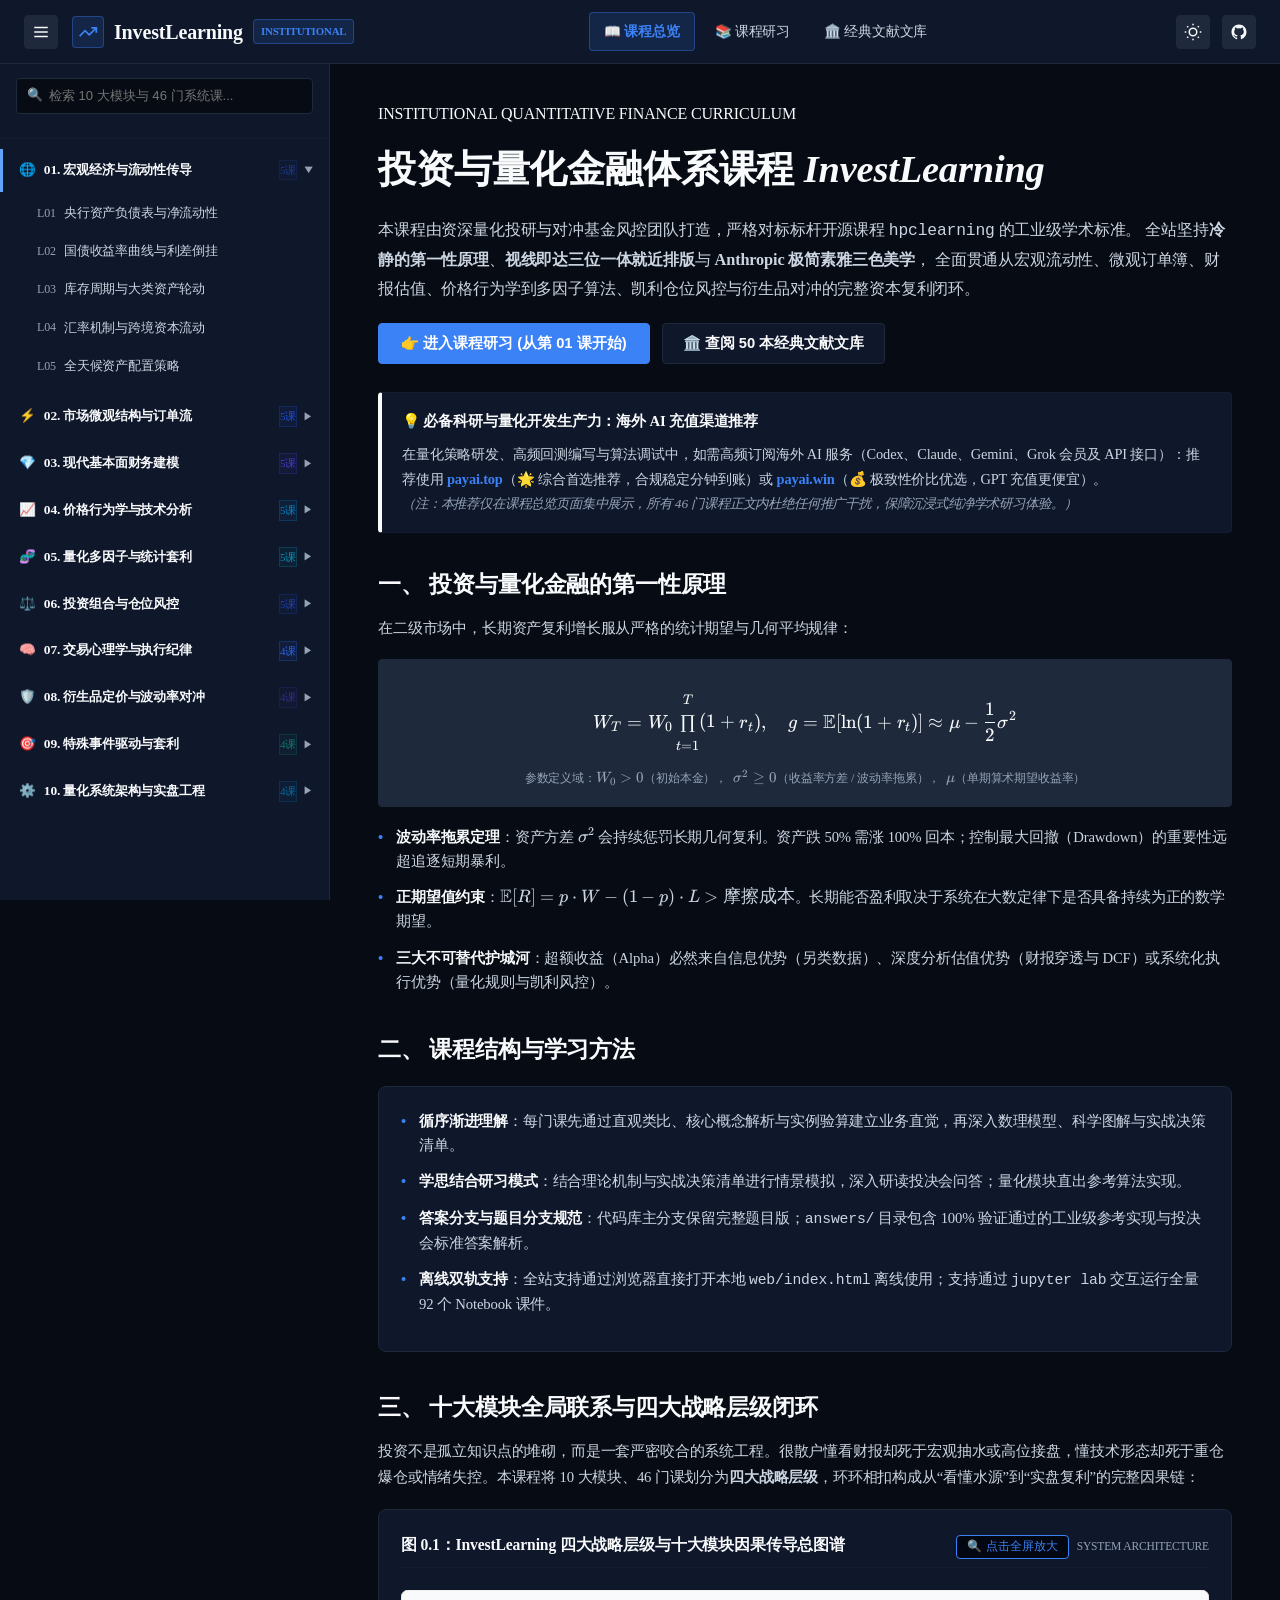
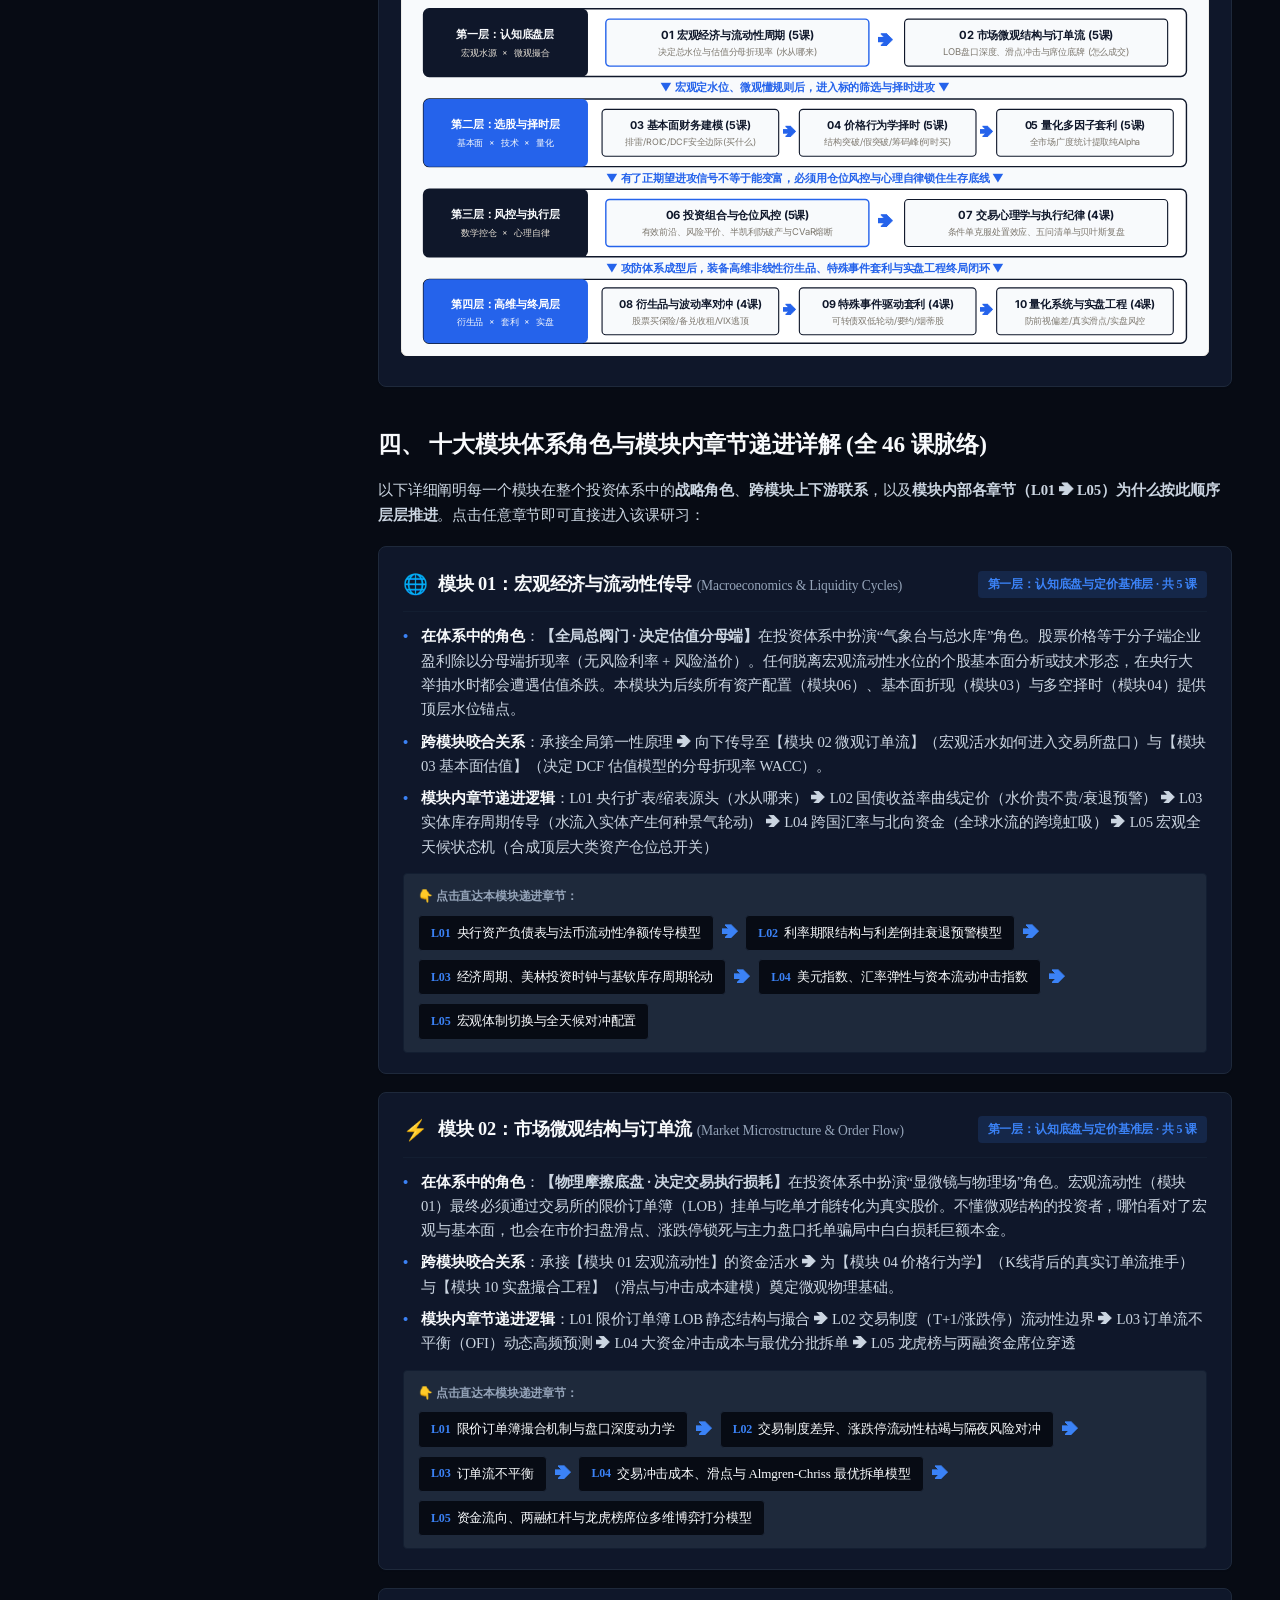
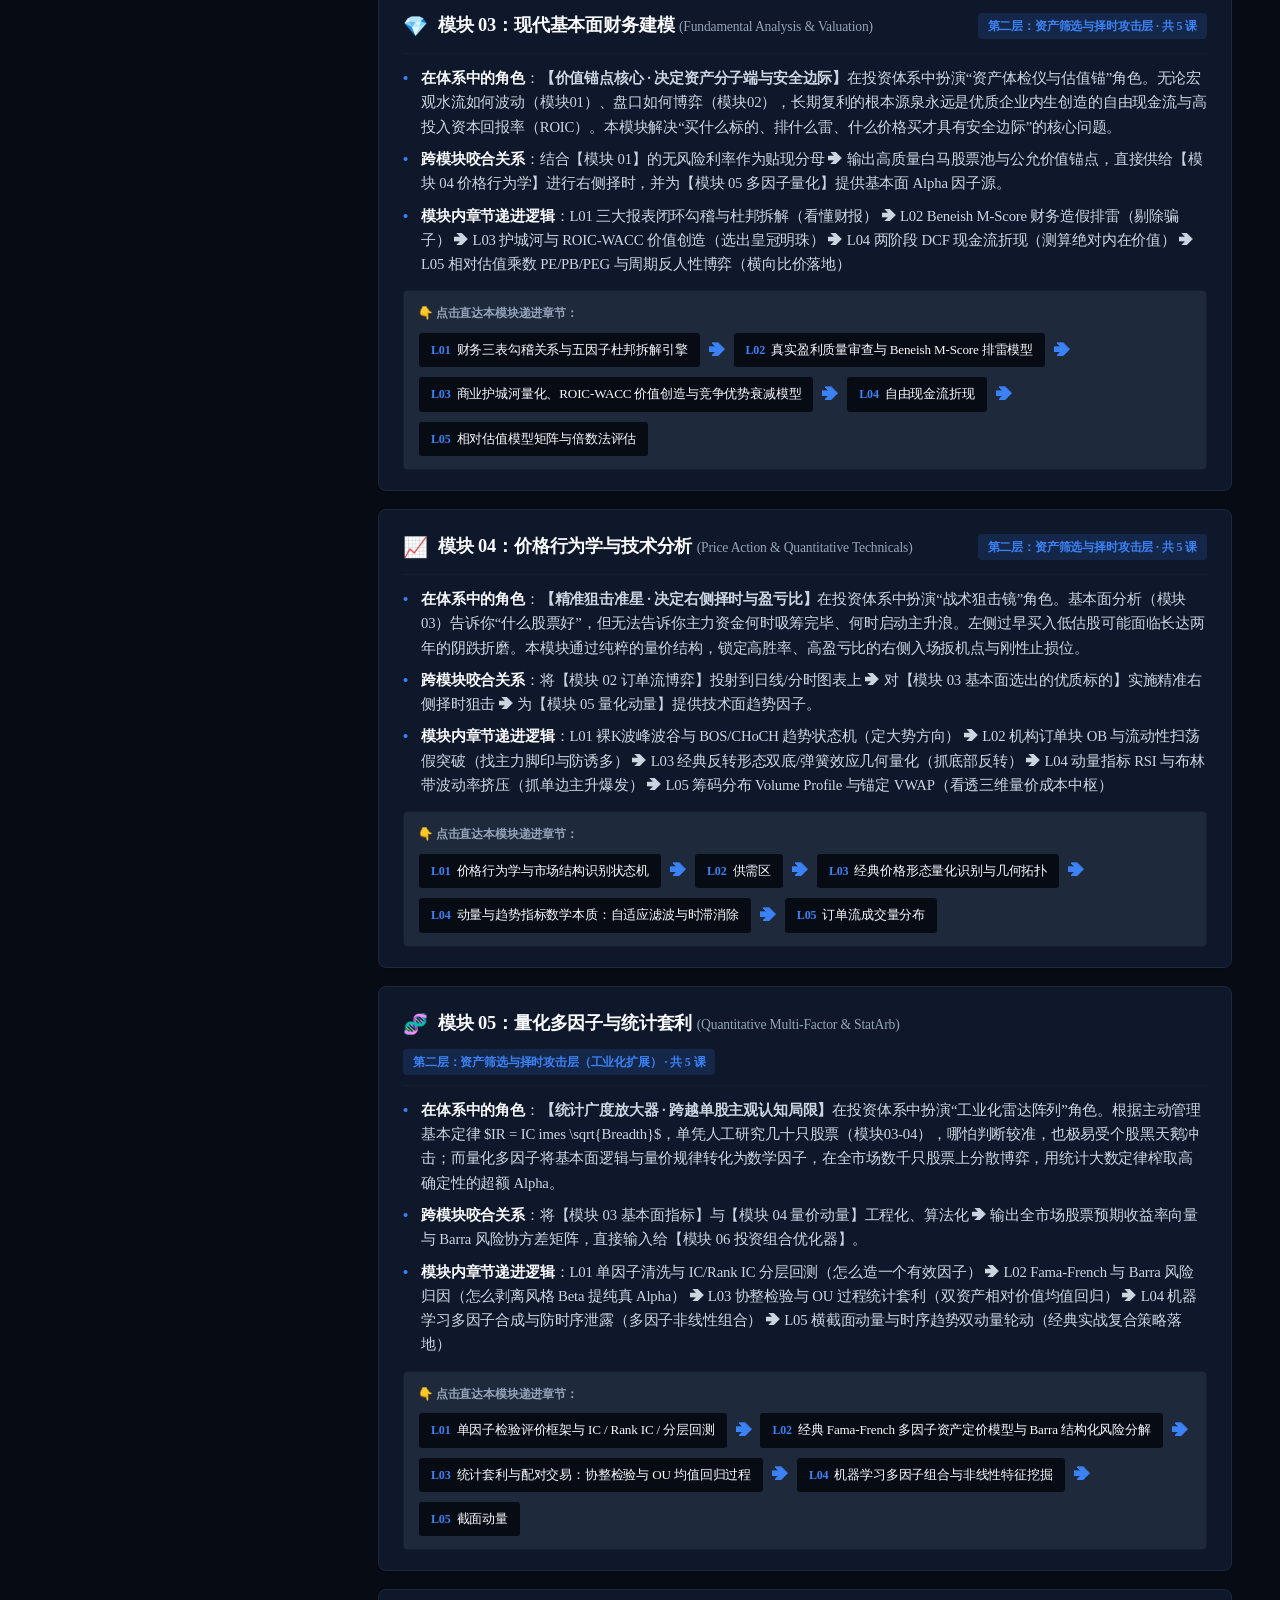
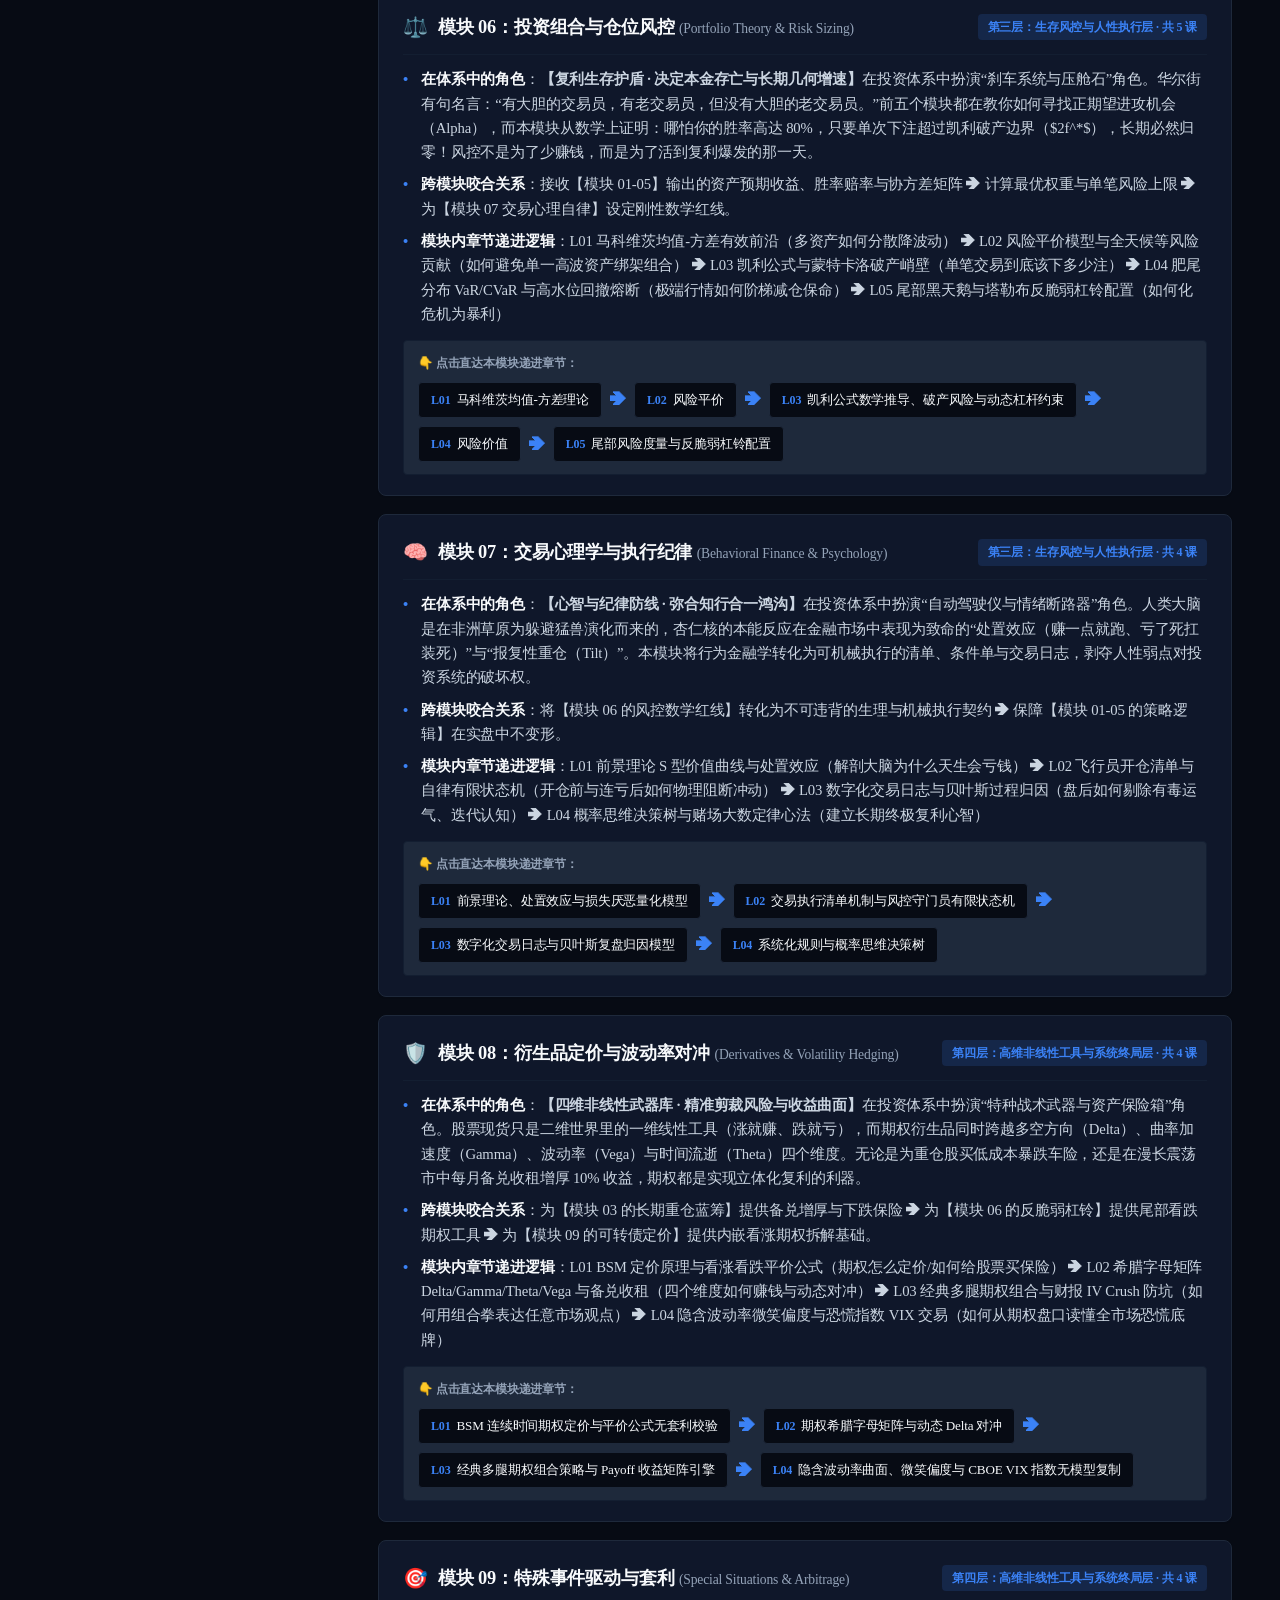
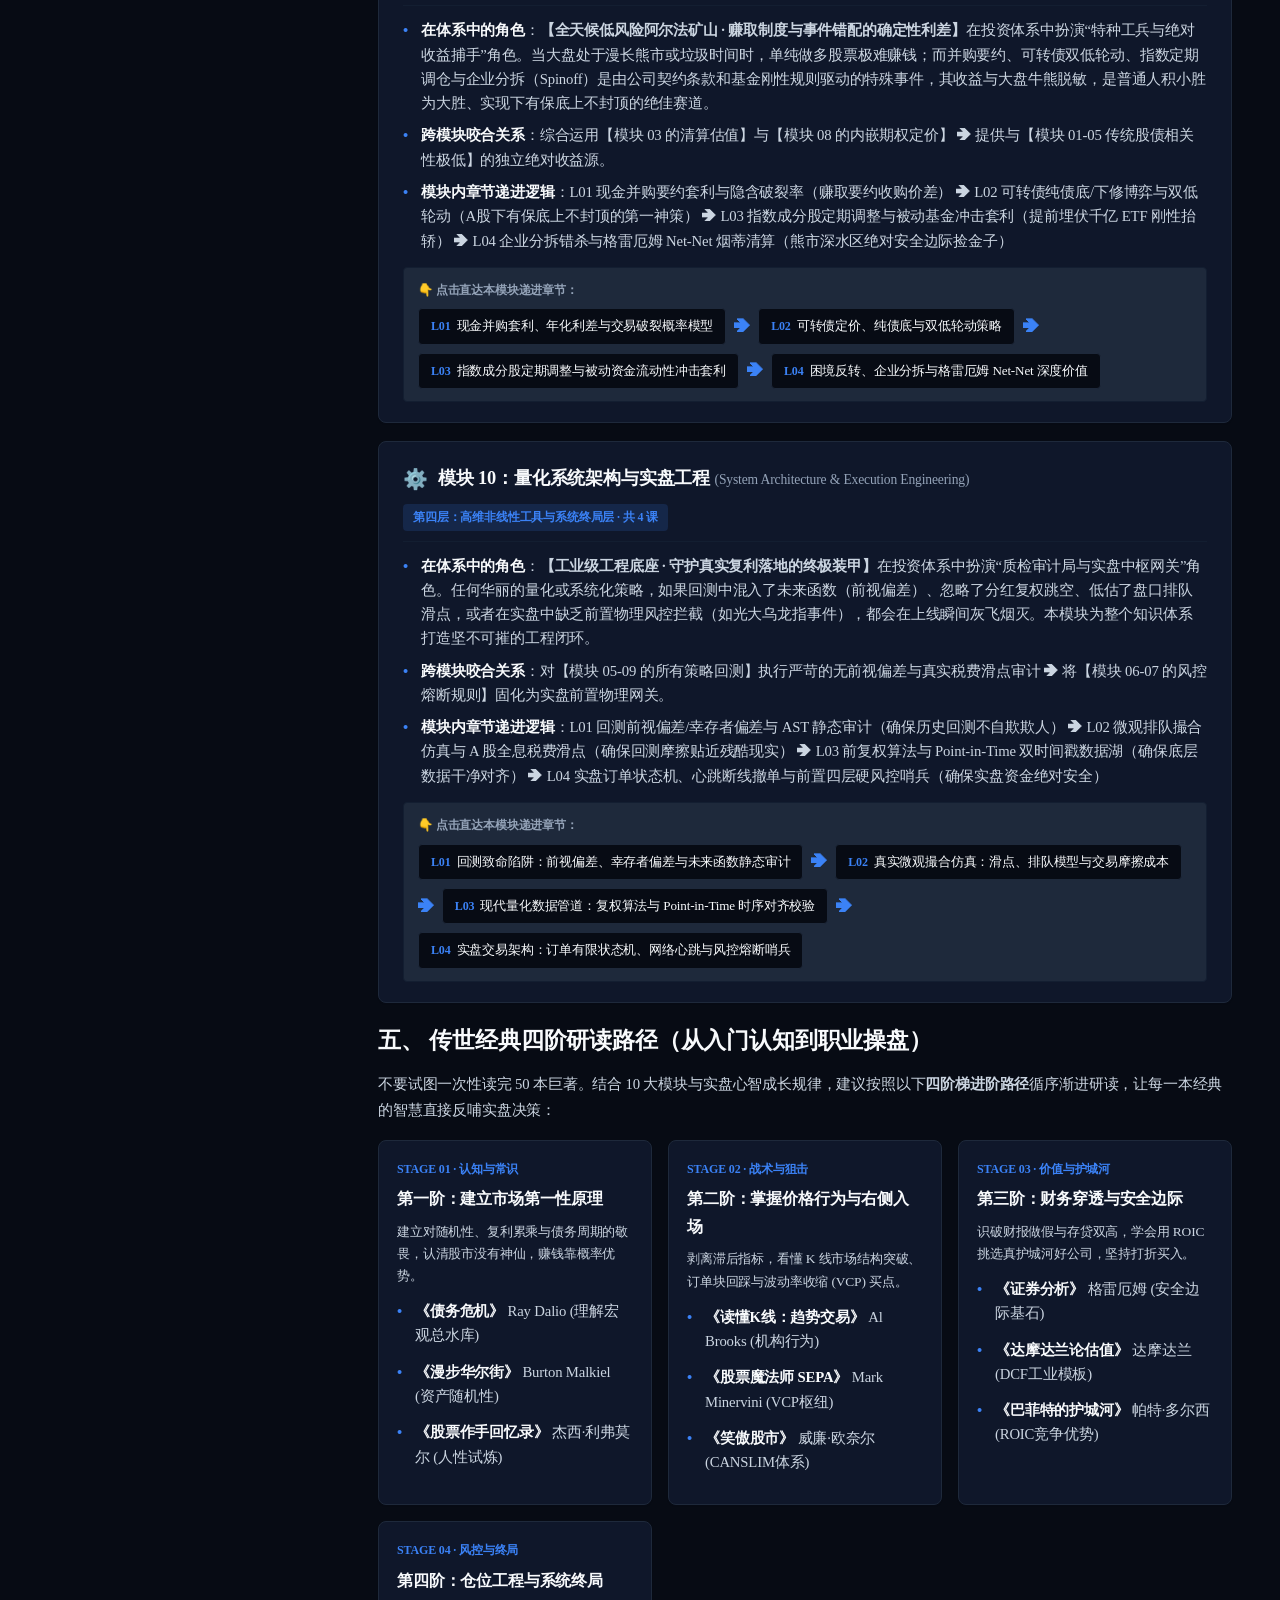
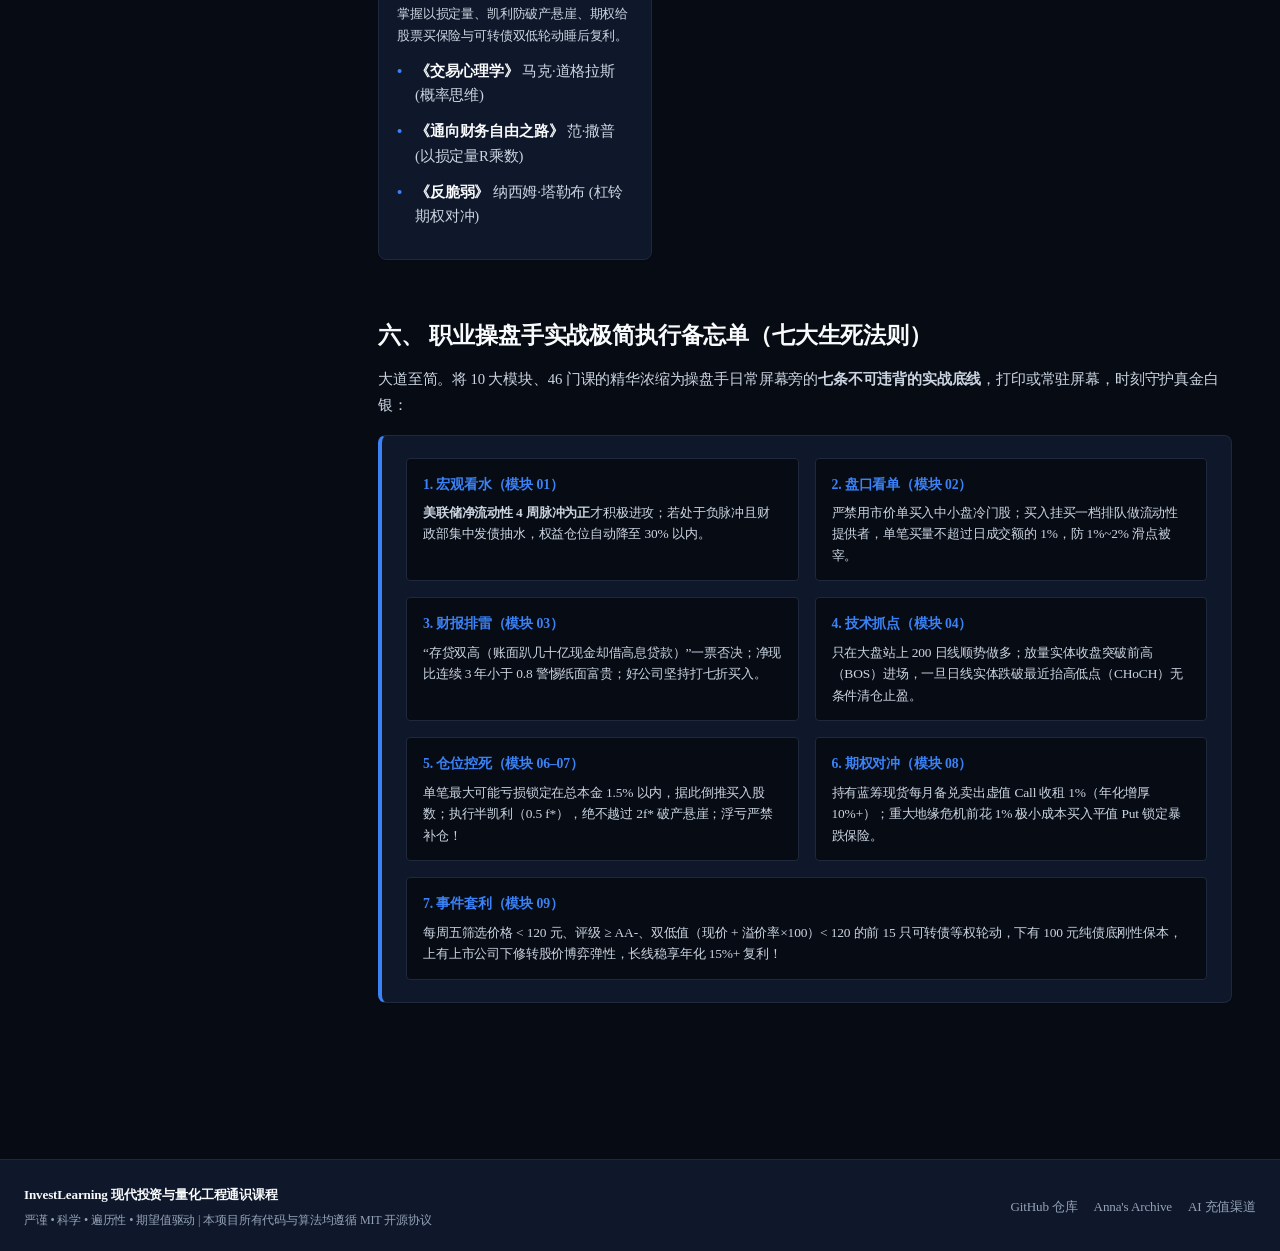
==== commit 4246b175: "feat: transform entire course design system into Blue & White series with 10 module-distinct blue co" ====
--- a/index.html
+++ b/index.html
@@ -9,7 +9,7 @@
   <link rel="preconnect" href="https://fonts.gstatic.com" crossorigin>
   <link href="https://fonts.googleapis.com/css2?family=Inter:wght@400;500;600;700&family=JetBrains+Mono:wght@400;500;600&family=Newsreader:ital,opsz,wght@0,6..72,400;0,6..72,600;1,6..72,400&display=swap" rel="stylesheet">
   
-  <link rel="stylesheet" href="css/style.css?v=20261018_v28">
+  <link rel="stylesheet" href="css/style.css?v=20261018_v29">
   
   <!-- KaTeX High-Performance Math Engine (Vendored Local + Cloudflare Fast CDN Fallback) -->
   <link rel="stylesheet" href="vendor/katex/katex.min.css" onerror="this.onerror=null;this.href='https://cdnjs.cloudflare.com/ajax/libs/KaTeX/0.16.9/katex.min.css';">
@@ -156,91 +156,91 @@
               </div>
               <div class="diagram-svg-container" style="overflow-x:auto;">
                 <svg viewBox="0 0 860 390" width="100%" height="390" xmlns="http://www.w3.org/2000/svg">
-                  <rect width="860" height="390" fill="#FAF8F5" rx="8" stroke="#E5DFD5" stroke-width="1"/>
+                  <rect width="860" height="390" fill="#F8FAFC" rx="8" stroke="#E5DFD5" stroke-width="1"/>
                   
                   <!-- Layer 1 -->
-                  <rect x="24" y="20" width="812" height="72" rx="6" fill="#FFFFFF" stroke="#1F1E1B" stroke-width="1.5"/>
-                  <rect x="24" y="20" width="175" height="72" rx="6" fill="#1F1E1B"/>
-                  <text x="111" y="51" font-family="Inter, sans-serif" font-size="12" font-weight="700" fill="#FAF8F5" text-anchor="middle">第一层：认知底盘层</text>
+                  <rect x="24" y="20" width="812" height="72" rx="6" fill="#FFFFFF" stroke="#0F172A" stroke-width="1.5"/>
+                  <rect x="24" y="20" width="175" height="72" rx="6" fill="#0F172A"/>
+                  <text x="111" y="51" font-family="Inter, sans-serif" font-size="12" font-weight="700" fill="#F8FAFC" text-anchor="middle">第一层：认知底盘层</text>
                   <text x="111" y="70" font-family="JetBrains Mono, monospace" font-size="10" fill="#E5DFD5" text-anchor="middle">宏观水源 × 微观撮合</text>
                   
-                  <rect x="218" y="31" width="280" height="50" rx="4" fill="#FAF8F5" stroke="#CC5A36" stroke-width="1.5"/>
-                  <text x="358" y="52" font-family="Inter, sans-serif" font-size="12" font-weight="700" fill="#1F1E1B" text-anchor="middle">01 宏观经济与流动性周期 (5课)</text>
+                  <rect x="218" y="31" width="280" height="50" rx="4" fill="#F8FAFC" stroke="#2563EB" stroke-width="1.5"/>
+                  <text x="358" y="52" font-family="Inter, sans-serif" font-size="12" font-weight="700" fill="#0F172A" text-anchor="middle">01 宏观经济与流动性周期 (5课)</text>
                   <text x="358" y="69" font-family="Inter, sans-serif" font-size="10" fill="#7D786F" text-anchor="middle">决定总水位与估值分母折现率 (水从哪来)</text>
                   
-                  <text x="516" y="60" font-family="Inter, sans-serif" font-size="16" font-weight="700" fill="#CC5A36" text-anchor="middle">➔</text>
+                  <text x="516" y="60" font-family="Inter, sans-serif" font-size="16" font-weight="700" fill="#2563EB" text-anchor="middle">➔</text>
                   
-                  <rect x="536" y="31" width="280" height="50" rx="4" fill="#FAF8F5" stroke="#1F1E1B" stroke-width="1.2"/>
-                  <text x="676" y="52" font-family="Inter, sans-serif" font-size="12" font-weight="700" fill="#1F1E1B" text-anchor="middle">02 市场微观结构与订单流 (5课)</text>
+                  <rect x="536" y="31" width="280" height="50" rx="4" fill="#F8FAFC" stroke="#0F172A" stroke-width="1.2"/>
+                  <text x="676" y="52" font-family="Inter, sans-serif" font-size="12" font-weight="700" fill="#0F172A" text-anchor="middle">02 市场微观结构与订单流 (5课)</text>
                   <text x="676" y="69" font-family="Inter, sans-serif" font-size="10" fill="#7D786F" text-anchor="middle">LOB盘口深度、滑点冲击与席位底牌 (怎么成交)</text>
 
                   <!-- Arrow 1 to 2 -->
-                  <text x="430" y="108" font-family="Inter, sans-serif" font-size="12" font-weight="700" fill="#CC5A36" text-anchor="middle">▼ 宏观定水位、微观懂规则后，进入标的筛选与择时进攻 ▼</text>
+                  <text x="430" y="108" font-family="Inter, sans-serif" font-size="12" font-weight="700" fill="#2563EB" text-anchor="middle">▼ 宏观定水位、微观懂规则后，进入标的筛选与择时进攻 ▼</text>
 
                   <!-- Layer 2 -->
-                  <rect x="24" y="116" width="812" height="72" rx="6" fill="#FFFFFF" stroke="#1F1E1B" stroke-width="1.5"/>
-                  <rect x="24" y="116" width="175" height="72" rx="6" fill="#CC5A36"/>
+                  <rect x="24" y="116" width="812" height="72" rx="6" fill="#FFFFFF" stroke="#0F172A" stroke-width="1.5"/>
+                  <rect x="24" y="116" width="175" height="72" rx="6" fill="#2563EB"/>
                   <text x="111" y="147" font-family="Inter, sans-serif" font-size="12" font-weight="700" fill="#FFFFFF" text-anchor="middle">第二层：选股与择时层</text>
-                  <text x="111" y="166" font-family="JetBrains Mono, monospace" font-size="10" fill="#FAF8F5" text-anchor="middle">基本面 × 技术 × 量化</text>
-
-                  <rect x="214" y="127" width="188" height="50" rx="4" fill="#FAF8F5" stroke="#1F1E1B" stroke-width="1.2"/>
-                  <text x="308" y="148" font-family="Inter, sans-serif" font-size="11.5" font-weight="700" fill="#1F1E1B" text-anchor="middle">03 基本面财务建模 (5课)</text>
+                  <text x="111" y="166" font-family="JetBrains Mono, monospace" font-size="10" fill="#F8FAFC" text-anchor="middle">基本面 × 技术 × 量化</text>
+
+                  <rect x="214" y="127" width="188" height="50" rx="4" fill="#F8FAFC" stroke="#0F172A" stroke-width="1.2"/>
+                  <text x="308" y="148" font-family="Inter, sans-serif" font-size="11.5" font-weight="700" fill="#0F172A" text-anchor="middle">03 基本面财务建模 (5课)</text>
                   <text x="308" y="165" font-family="Inter, sans-serif" font-size="9.5" fill="#7D786F" text-anchor="middle">排雷/ROIC/DCF安全边际(买什么)</text>
 
-                  <text x="413" y="156" font-family="Inter, sans-serif" font-size="14" font-weight="700" fill="#CC5A36" text-anchor="middle">➔</text>
-
-                  <rect x="424" y="127" width="188" height="50" rx="4" fill="#FAF8F5" stroke="#1F1E1B" stroke-width="1.2"/>
-                  <text x="518" y="148" font-family="Inter, sans-serif" font-size="11.5" font-weight="700" fill="#1F1E1B" text-anchor="middle">04 价格行为学择时 (5课)</text>
+                  <text x="413" y="156" font-family="Inter, sans-serif" font-size="14" font-weight="700" fill="#2563EB" text-anchor="middle">➔</text>
+
+                  <rect x="424" y="127" width="188" height="50" rx="4" fill="#F8FAFC" stroke="#0F172A" stroke-width="1.2"/>
+                  <text x="518" y="148" font-family="Inter, sans-serif" font-size="11.5" font-weight="700" fill="#0F172A" text-anchor="middle">04 价格行为学择时 (5课)</text>
                   <text x="518" y="165" font-family="Inter, sans-serif" font-size="9.5" fill="#7D786F" text-anchor="middle">结构突破/假突破/筹码峰(何时买)</text>
 
-                  <text x="623" y="156" font-family="Inter, sans-serif" font-size="14" font-weight="700" fill="#CC5A36" text-anchor="middle">➔</text>
-
-                  <rect x="634" y="127" width="188" height="50" rx="4" fill="#FAF8F5" stroke="#1F1E1B" stroke-width="1.2"/>
-                  <text x="728" y="148" font-family="Inter, sans-serif" font-size="11.5" font-weight="700" fill="#1F1E1B" text-anchor="middle">05 量化多因子套利 (5课)</text>
+                  <text x="623" y="156" font-family="Inter, sans-serif" font-size="14" font-weight="700" fill="#2563EB" text-anchor="middle">➔</text>
+
+                  <rect x="634" y="127" width="188" height="50" rx="4" fill="#F8FAFC" stroke="#0F172A" stroke-width="1.2"/>
+                  <text x="728" y="148" font-family="Inter, sans-serif" font-size="11.5" font-weight="700" fill="#0F172A" text-anchor="middle">05 量化多因子套利 (5课)</text>
                   <text x="728" y="165" font-family="Inter, sans-serif" font-size="9.5" fill="#7D786F" text-anchor="middle">全市场广度统计提取纯Alpha</text>
 
                   <!-- Arrow 2 to 3 -->
-                  <text x="430" y="204" font-family="Inter, sans-serif" font-size="12" font-weight="700" fill="#CC5A36" text-anchor="middle">▼ 有了正期望进攻信号不等于能变富，必须用仓位风控与心理自律锁住生存底线 ▼</text>
+                  <text x="430" y="204" font-family="Inter, sans-serif" font-size="12" font-weight="700" fill="#2563EB" text-anchor="middle">▼ 有了正期望进攻信号不等于能变富，必须用仓位风控与心理自律锁住生存底线 ▼</text>
 
                   <!-- Layer 3 -->
-                  <rect x="24" y="212" width="812" height="72" rx="6" fill="#FFFFFF" stroke="#1F1E1B" stroke-width="1.5"/>
-                  <rect x="24" y="212" width="175" height="72" rx="6" fill="#1F1E1B"/>
-                  <text x="111" y="243" font-family="Inter, sans-serif" font-size="12" font-weight="700" fill="#FAF8F5" text-anchor="middle">第三层：风控与执行层</text>
+                  <rect x="24" y="212" width="812" height="72" rx="6" fill="#FFFFFF" stroke="#0F172A" stroke-width="1.5"/>
+                  <rect x="24" y="212" width="175" height="72" rx="6" fill="#0F172A"/>
+                  <text x="111" y="243" font-family="Inter, sans-serif" font-size="12" font-weight="700" fill="#F8FAFC" text-anchor="middle">第三层：风控与执行层</text>
                   <text x="111" y="262" font-family="JetBrains Mono, monospace" font-size="10" fill="#E5DFD5" text-anchor="middle">数学控仓 × 心理自律</text>
 
-                  <rect x="218" y="223" width="280" height="50" rx="4" fill="#FAF8F5" stroke="#CC5A36" stroke-width="1.5"/>
-                  <text x="358" y="244" font-family="Inter, sans-serif" font-size="12" font-weight="700" fill="#1F1E1B" text-anchor="middle">06 投资组合与仓位风控 (5课)</text>
+                  <rect x="218" y="223" width="280" height="50" rx="4" fill="#F8FAFC" stroke="#2563EB" stroke-width="1.5"/>
+                  <text x="358" y="244" font-family="Inter, sans-serif" font-size="12" font-weight="700" fill="#0F172A" text-anchor="middle">06 投资组合与仓位风控 (5课)</text>
                   <text x="358" y="261" font-family="Inter, sans-serif" font-size="10" fill="#7D786F" text-anchor="middle">有效前沿、风险平价、半凯利防破产与CVaR熔断</text>
 
-                  <text x="516" y="252" font-family="Inter, sans-serif" font-size="16" font-weight="700" fill="#CC5A36" text-anchor="middle">➔</text>
-
-                  <rect x="536" y="223" width="280" height="50" rx="4" fill="#FAF8F5" stroke="#1F1E1B" stroke-width="1.2"/>
-                  <text x="676" y="244" font-family="Inter, sans-serif" font-size="12" font-weight="700" fill="#1F1E1B" text-anchor="middle">07 交易心理学与执行纪律 (4课)</text>
+                  <text x="516" y="252" font-family="Inter, sans-serif" font-size="16" font-weight="700" fill="#2563EB" text-anchor="middle">➔</text>
+
+                  <rect x="536" y="223" width="280" height="50" rx="4" fill="#F8FAFC" stroke="#0F172A" stroke-width="1.2"/>
+                  <text x="676" y="244" font-family="Inter, sans-serif" font-size="12" font-weight="700" fill="#0F172A" text-anchor="middle">07 交易心理学与执行纪律 (4课)</text>
                   <text x="676" y="261" font-family="Inter, sans-serif" font-size="10" fill="#7D786F" text-anchor="middle">条件单克服处置效应、五问清单与贝叶斯复盘</text>
 
                   <!-- Arrow 3 to 4 -->
-                  <text x="430" y="300" font-family="Inter, sans-serif" font-size="12" font-weight="700" fill="#CC5A36" text-anchor="middle">▼ 攻防体系成型后，装备高维非线性衍生品、特殊事件套利与实盘工程终局闭环 ▼</text>
+                  <text x="430" y="300" font-family="Inter, sans-serif" font-size="12" font-weight="700" fill="#2563EB" text-anchor="middle">▼ 攻防体系成型后，装备高维非线性衍生品、特殊事件套利与实盘工程终局闭环 ▼</text>
 
                   <!-- Layer 4 -->
-                  <rect x="24" y="308" width="812" height="68" rx="6" fill="#FFFFFF" stroke="#1F1E1B" stroke-width="1.5"/>
-                  <rect x="24" y="308" width="175" height="68" rx="6" fill="#CC5A36"/>
+                  <rect x="24" y="308" width="812" height="68" rx="6" fill="#FFFFFF" stroke="#0F172A" stroke-width="1.5"/>
+                  <rect x="24" y="308" width="175" height="68" rx="6" fill="#2563EB"/>
                   <text x="111" y="338" font-family="Inter, sans-serif" font-size="12" font-weight="700" fill="#FFFFFF" text-anchor="middle">第四层：高维与终局层</text>
-                  <text x="111" y="357" font-family="JetBrains Mono, monospace" font-size="10" fill="#FAF8F5" text-anchor="middle">衍生品 × 套利 × 实盘</text>
-
-                  <rect x="214" y="317" width="188" height="50" rx="4" fill="#FAF8F5" stroke="#1F1E1B" stroke-width="1.2"/>
-                  <text x="308" y="338" font-family="Inter, sans-serif" font-size="11.5" font-weight="700" fill="#1F1E1B" text-anchor="middle">08 衍生品与波动率对冲 (4课)</text>
+                  <text x="111" y="357" font-family="JetBrains Mono, monospace" font-size="10" fill="#F8FAFC" text-anchor="middle">衍生品 × 套利 × 实盘</text>
+
+                  <rect x="214" y="317" width="188" height="50" rx="4" fill="#F8FAFC" stroke="#0F172A" stroke-width="1.2"/>
+                  <text x="308" y="338" font-family="Inter, sans-serif" font-size="11.5" font-weight="700" fill="#0F172A" text-anchor="middle">08 衍生品与波动率对冲 (4课)</text>
                   <text x="308" y="355" font-family="Inter, sans-serif" font-size="9.5" fill="#7D786F" text-anchor="middle">股票买保险/备兑收租/VIX逃顶</text>
 
-                  <text x="413" y="346" font-family="Inter, sans-serif" font-size="14" font-weight="700" fill="#CC5A36" text-anchor="middle">➔</text>
-
-                  <rect x="424" y="317" width="188" height="50" rx="4" fill="#FAF8F5" stroke="#1F1E1B" stroke-width="1.2"/>
-                  <text x="518" y="338" font-family="Inter, sans-serif" font-size="11.5" font-weight="700" fill="#1F1E1B" text-anchor="middle">09 特殊事件驱动套利 (4课)</text>
+                  <text x="413" y="346" font-family="Inter, sans-serif" font-size="14" font-weight="700" fill="#2563EB" text-anchor="middle">➔</text>
+
+                  <rect x="424" y="317" width="188" height="50" rx="4" fill="#F8FAFC" stroke="#0F172A" stroke-width="1.2"/>
+                  <text x="518" y="338" font-family="Inter, sans-serif" font-size="11.5" font-weight="700" fill="#0F172A" text-anchor="middle">09 特殊事件驱动套利 (4课)</text>
                   <text x="518" y="355" font-family="Inter, sans-serif" font-size="9.5" fill="#7D786F" text-anchor="middle">可转债双低轮动/要约/烟蒂股</text>
 
-                  <text x="623" y="346" font-family="Inter, sans-serif" font-size="14" font-weight="700" fill="#CC5A36" text-anchor="middle">➔</text>
-
-                  <rect x="634" y="317" width="188" height="50" rx="4" fill="#FAF8F5" stroke="#1F1E1B" stroke-width="1.2"/>
-                  <text x="728" y="338" font-family="Inter, sans-serif" font-size="11.5" font-weight="700" fill="#1F1E1B" text-anchor="middle">10 量化系统与实盘工程 (4课)</text>
+                  <text x="623" y="346" font-family="Inter, sans-serif" font-size="14" font-weight="700" fill="#2563EB" text-anchor="middle">➔</text>
+
+                  <rect x="634" y="317" width="188" height="50" rx="4" fill="#F8FAFC" stroke="#0F172A" stroke-width="1.2"/>
+                  <text x="728" y="338" font-family="Inter, sans-serif" font-size="11.5" font-weight="700" fill="#0F172A" text-anchor="middle">10 量化系统与实盘工程 (4课)</text>
                   <text x="728" y="355" font-family="Inter, sans-serif" font-size="9.5" fill="#7D786F" text-anchor="middle">防前视偏差/真实滑点/实盘风控</text>
                 </svg>
               </div>
@@ -865,9 +865,9 @@
 
 
   <!-- Scripts -->
-  <script src="js/data-curriculum.js?v=20261018_v28"></script>
-  <script src="js/data-books.js?v=20261018_v28"></script>
-  <script src="js/charts.js?v=20261018_v28"></script>
-  <script src="js/app.js?v=20261018_v28"></script>
+  <script src="js/data-curriculum.js?v=20261018_v29"></script>
+  <script src="js/data-books.js?v=20261018_v29"></script>
+  <script src="js/charts.js?v=20261018_v29"></script>
+  <script src="js/app.js?v=20261018_v29"></script>
 </body>
 </html>
--- a/css/style.css
+++ b/css/style.css
@@ -1,71 +1,201 @@
 /* ===================================================================
-   InvestLearning - Strict Three-Color Institutional Design System
-   Anthropic Minimalist Editorial Aesthetic & Quarto Publishing Standards
-   
-   Strict Three-Color Palette:
-   1. Canvas / Card Base Background: #FAF8F5 (Light) / #0D0F12 (Dark)
-   2. Neutral Ink / Typography / Structure: #1F1E1B (Light) / #F3F4F6 (Dark)
-   3. Single Monochromatic Brand Accent: #CC5A36 Terracotta (Light) / #E06D48 (Dark)
+   InvestLearning - Blue & White Institutional Design System (蓝白专业金融体系)
+   Clean Ice White Canvas, Deep Navy Ink, and 10 Module Blue Concentrated Tokens
    =================================================================== */
 
 :root {
-  /* 1. Base Backgrounds (Light - Warm Parchment) */
-  --bg-primary: #FAF8F5;
-  --bg-secondary: #FFFFFF;
-  --bg-tertiary: #F5F2EB;
-  --bg-surface: #EFECE6;
+  /* 1. Base Canvas & Cards: Crisp Ice White & Pure White */
+  --bg-primary: #F8FAFC;              /* 主背景：冰川纯净灰白 (Slate 50) */
+  --bg-secondary: #FFFFFF;            /* 主卡片：纯白 (Pure White) */
+  --bg-tertiary: #F1F5F9;             /* 次级卡片：柔和浅灰蓝 (Slate 100) */
+  --bg-surface: #E2E8F0;              /* 悬停面：(Slate 200) */
   --bg-card: #FFFFFF;
-  --bg-glass: rgba(255, 255, 255, 0.92);
-  --bg-code: #191816;
-  --bg-code-header: #23211E;
+  --bg-glass: rgba(255, 255, 255, 0.94);
+  --bg-code: #0B1120;                 /* 终端代码区：深邃午夜蓝黑 (Navy Dark) */
+  --bg-code-header: #111C35;          /* 代码标签栏底色 */
 
   /* 2. Neutral Ink & Structural Borders */
-  --text-primary: #1F1E1B;
-  --text-secondary: #4E4B45;
-  --text-muted: #7D786F;
-  --text-dim: #A6A095;
-
-  --border-primary: #E7E2D8;
-  --border-subtle: #EFEBE3;
-  --border-dark: #38342F;
-  --border-focus: #CC5A36;
-
-  /* 3. Single Monochromatic Accent (Claude Terracotta) */
-  --claude-terracotta: #CC5A36;
-  --claude-terracotta-hover: #B54B29;
-  --claude-terracotta-light: rgba(204, 90, 54, 0.08);
-  --claude-terracotta-border: rgba(204, 90, 54, 0.28);
-
-  /* Unified Semantic Aliases strictly mapped to Terracotta & Ink */
-  --accent-gold: #CC5A36;
-  --accent-gold-soft: rgba(204, 90, 54, 0.08);
-  --accent-blue: #CC5A36;
-  --accent-blue-soft: rgba(204, 90, 54, 0.08);
-  --accent-green: #CC5A36;
-  --accent-green-soft: rgba(204, 90, 54, 0.08);
-  --accent-red: #CC5A36;
-  --accent-red-soft: rgba(204, 90, 54, 0.08);
-  --accent-purple: #CC5A36;
-  --accent-purple-soft: rgba(204, 90, 54, 0.08);
-
-  --accent-sage: #CC5A36;
-  --accent-sage-bg: rgba(204, 90, 54, 0.08);
-  --accent-sage-border: rgba(204, 90, 54, 0.28);
-  --accent-slate: #CC5A36;
-  --accent-slate-bg: rgba(204, 90, 54, 0.08);
-  --accent-slate-border: rgba(204, 90, 54, 0.28);
-  --accent-ochre: #CC5A36;
-  --accent-ochre-bg: rgba(204, 90, 54, 0.08);
-  --accent-ochre-border: rgba(204, 90, 54, 0.28);
-
-  /* Shadows */
-  --shadow-sm: 0 1px 3px rgba(31, 30, 27, 0.04);
-  --shadow-md: 0 4px 12px rgba(31, 30, 27, 0.06);
-  --shadow-lg: 0 12px 28px rgba(31, 30, 27, 0.08);
-  --shadow-glow-gold: 0 0 16px rgba(204, 90, 54, 0.18);
-  --shadow-glow-blue: 0 0 16px rgba(204, 90, 54, 0.18);
-
-  /* Typography */
+  --text-primary: #0F172A;            /* 主标题与主文本：深邃藏青墨黑 (Slate 900) */
+  --text-secondary: #334155;          /* 次级正文与说明：稳健石墨蓝 (Slate 700) */
+  --text-muted: #64748B;              /* 辅助说明与元数据：柔和灰蓝 (Slate 500) */
+  --text-dim: #94A3B8;                /* 弱化与禁用标签：(Slate 400) */
+
+  --border-primary: #E2E8F0;          /* 主边框：精细浅蓝灰 */
+  --border-subtle: #F1F5F9;           /* 内部列表轻量分隔线 */
+  --border-dark: #1E293B;             /* 代码块深边框 */
+  --border-focus: #2563EB;            /* 聚焦边框：明亮皇家蓝 */
+
+  /* 3. Primary Brand Accent Blue (经典金融/彭博蓝) */
+  --theme-blue: #2563EB;              /* 核心高亮蓝 (Blue 600) */
+  --theme-blue-hover: #1D4ED8;        /* 悬停深蓝 (Blue 700) */
+  --theme-blue-light: rgba(37, 99, 235, 0.08);   /* 8% 透明度浅蓝底 */
+  --theme-blue-subtle: rgba(37, 99, 235, 0.04);  /* 4% 透明度极淡底 */
+  --theme-blue-border: rgba(37, 99, 235, 0.25);  /* 25% 透明度边框 */
+
+  /* Backward Compatibility Aliases strictly mapped to Blue Series */
+  --claude-terracotta: var(--theme-blue);
+  --claude-terracotta-hover: var(--theme-blue-hover);
+  --claude-terracotta-light: var(--theme-blue-light);
+  --claude-terracotta-border: var(--theme-blue-border);
+  --accent-gold: var(--theme-blue);
+  --accent-gold-soft: var(--theme-blue-light);
+  --accent-blue: var(--theme-blue);
+  --accent-blue-soft: var(--theme-blue-light);
+  --accent-green: #0D9488;            /* 辅助成功绿：松石碧蓝 (Teal 600) */
+  --accent-green-soft: rgba(13, 148, 136, 0.08);
+  --accent-red: #E11D48;              /* 警示：冷艳玫红 (Rose 600) */
+  --accent-red-soft: rgba(225, 29, 72, 0.08);
+  --accent-purple: #4F46E5;           /* 靛蓝 */
+  --accent-sage: #0284C7;             /* 天青蓝 */
+  --accent-slate: #1E40AF;            /* 深海蓝 */
+  --accent-ochre: #0891B2;            /* 电青蓝 */
+
+  /* 4. 10 Module Distinct Concentrations & Opacities of Blue (十模块蓝系梯度) */
+  --mod-01-color: #1E3A8A; /* 模块01 宏观周期：深邃午夜蓝 (Deep Midnight Navy) */
+  --mod-01-bg: rgba(30, 58, 138, 0.08);
+  --mod-01-border: rgba(30, 58, 138, 0.25);
+
+  --mod-02-color: #1D4ED8; /* 模块02 微观盘口：经典皇家蓝 (Classic Royal Blue) */
+  --mod-02-bg: rgba(29, 78, 216, 0.08);
+  --mod-02-border: rgba(29, 78, 216, 0.25);
+
+  --mod-03-color: #4338CA; /* 模块03 财务估值：靛青宝石蓝 (Indigo Sapphire) */
+  --mod-03-bg: rgba(67, 56, 202, 0.08);
+  --mod-03-border: rgba(67, 56, 202, 0.25);
+
+  --mod-04-color: #0284C7; /* 模块04 价格行为：天青蔚蓝 (Sky Azure Blue) */
+  --mod-04-bg: rgba(2, 132, 199, 0.08);
+  --mod-04-border: rgba(2, 132, 199, 0.25);
+
+  --mod-05-color: #0891B2; /* 模块05 量化多因子：电光青蓝 (Electric Cyan Blue) */
+  --mod-05-bg: rgba(8, 145, 178, 0.08);
+  --mod-05-border: rgba(8, 145, 178, 0.25);
+
+  --mod-06-color: #1E40AF; /* 模块06 组合风控：深海钴蓝 (Deep Cobalt Blue) */
+  --mod-06-bg: rgba(30, 64, 175, 0.08);
+  --mod-06-border: rgba(30, 64, 175, 0.25);
+
+  --mod-07-color: #2563EB; /* 模块07 交易心理：冰川明蓝 (Glacier Bright Blue) */
+  --mod-07-bg: rgba(37, 99, 235, 0.08);
+  --mod-07-border: rgba(37, 99, 235, 0.25);
+
+  --mod-08-color: #312E81; /* 模块08 期权衍生品：深紫外层蓝 (Cosmic Violet Blue) */
+  --mod-08-bg: rgba(49, 46, 129, 0.08);
+  --mod-08-border: rgba(49, 46, 129, 0.25);
+
+  --mod-09-color: #0F766E; /* 模块09 特殊套利：孔雀湖蓝 (Teal Ocean Blue) */
+  --mod-09-bg: rgba(15, 118, 110, 0.08);
+  --mod-09-border: rgba(15, 118, 110, 0.25);
+
+  --mod-10-color: #0369A1; /* 模块10 实盘工程：极光科技蓝 (Arctic Tech Blue) */
+  --mod-10-bg: rgba(3, 105, 161, 0.08);
+  --mod-10-border: rgba(3, 105, 161, 0.25);
+
+  /* Shadows & Layout Metrics */
+  --shadow-sm: 0 1px 2px 0 rgba(15, 23, 42, 0.05);
+  --shadow-md: 0 4px 6px -1px rgba(15, 23, 42, 0.07), 0 2px 4px -2px rgba(15, 23, 42, 0.05);
+  --shadow-lg: 0 10px 15px -3px rgba(15, 23, 42, 0.08), 0 4px 6px -4px rgba(15, 23, 42, 0.04);
+
+  --radius-sm: 4px;
+  --radius-md: 8px;
+  --radius-lg: 12px;
+  --radius-xl: 16px;
+  --radius-full: 9999px;
+  --header-height: 64px;
+  --sidebar-width: 330px;
+  --transition-fast: 0.15s ease;
+  --transition-normal: 0.25s ease;
+}
+
+/* ===================================================================
+   Dark Mode: Deep Navy & Ice Blue Series (深海黑蓝与冰蓝夜间模式)
+   =================================================================== */
+[data-theme="dark"] {
+  --bg-primary: #070B14;              /* 深海午夜黑蓝底色 */
+  --bg-secondary: #0F172A;            /* 卡片底色：深邃蓝灰 (Slate 900) */
+  --bg-tertiary: #1E293B;             /* 次级卡片：(Slate 800) */
+  --bg-surface: #334155;              /* 悬停面：(Slate 700) */
+  --bg-card: #0F172A;
+  --bg-glass: rgba(15, 23, 42, 0.94);
+  --bg-code: #030712;
+  --bg-code-header: #0F172A;
+
+  --text-primary: #F8FAFC;            /* 主文本：高亮纯净白 (Slate 50) */
+  --text-secondary: #CBD5E1;          /* 正文：冰蓝浅灰 (Slate 300) */
+  --text-muted: #94A3B8;              /* 辅助说明：(Slate 400) */
+  --text-dim: #64748B;
+
+  --border-primary: #1E293B;          /* 主边框：深邃蓝线 */
+  --border-subtle: #131E31;
+  --border-dark: #1E293B;
+  --border-focus: #60A5FA;            /* 聚焦边框：冰蓝 */
+
+  --theme-blue: #3B82F6;              /* 夜间模式亮蓝 (Blue 500) */
+  --theme-blue-hover: #60A5FA;
+  --theme-blue-light: rgba(59, 130, 246, 0.15);
+  --theme-blue-subtle: rgba(59, 130, 246, 0.08);
+  --theme-blue-border: rgba(59, 130, 246, 0.35);
+
+  --claude-terracotta: var(--theme-blue);
+  --claude-terracotta-hover: var(--theme-blue-hover);
+  --claude-terracotta-light: var(--theme-blue-light);
+  --claude-terracotta-border: var(--theme-blue-border);
+  --accent-gold: var(--theme-blue);
+  --accent-gold-soft: var(--theme-blue-light);
+  --accent-blue: var(--theme-blue);
+  --accent-blue-soft: var(--theme-blue-light);
+  --accent-green: #2DD4BF;
+  --accent-green-soft: rgba(45, 212, 191, 0.15);
+  --accent-red: #FB7185;
+  --accent-red-soft: rgba(251, 113, 133, 0.15);
+  --accent-purple: #818CF8;
+  --accent-sage: #38BDF8;
+  --accent-slate: #93C5FD;
+  --accent-ochre: #22D3EE;
+
+  /* 10 Module Blue Gradients (Dark Mode) */
+  --mod-01-color: #60A5FA;
+  --mod-01-bg: rgba(96, 165, 250, 0.15);
+  --mod-01-border: rgba(96, 165, 250, 0.35);
+
+  --mod-02-color: #38BDF8;
+  --mod-02-bg: rgba(56, 189, 248, 0.15);
+  --mod-02-border: rgba(56, 189, 248, 0.35);
+
+  --mod-03-color: #818CF8;
+  --mod-03-bg: rgba(129, 140, 248, 0.15);
+  --mod-03-border: rgba(129, 140, 248, 0.35);
+
+  --mod-04-color: #22D3EE;
+  --mod-04-bg: rgba(34, 211, 238, 0.15);
+  --mod-04-border: rgba(34, 211, 238, 0.35);
+
+  --mod-05-color: #06B6D4;
+  --mod-05-bg: rgba(6, 182, 212, 0.15);
+  --mod-05-border: rgba(6, 182, 212, 0.35);
+
+  --mod-06-color: #93C5FD;
+  --mod-06-bg: rgba(147, 197, 253, 0.15);
+  --mod-06-border: rgba(147, 197, 253, 0.35);
+
+  --mod-07-color: #60A5FA;
+  --mod-07-bg: rgba(96, 165, 250, 0.15);
+  --mod-07-border: rgba(96, 165, 250, 0.35);
+
+  --mod-08-color: #A5B4FC;
+  --mod-08-bg: rgba(165, 180, 252, 0.15);
+  --mod-08-border: rgba(165, 180, 252, 0.35);
+
+  --mod-09-color: #2DD4BF;
+  --mod-09-bg: rgba(45, 212, 191, 0.15);
+  --mod-09-border: rgba(45, 212, 191, 0.35);
+
+  --mod-10-color: #38BDF8;
+  --mod-10-bg: rgba(56, 189, 248, 0.15);
+  --mod-10-border: rgba(56, 189, 248, 0.35);
+}
+
+/* Typography */
   --font-serif: "Newsreader", "Georgia", "Cambria", serif;
   --font-sans: "Inter", -apple-system, BlinkMacSystemFont, "PingFang SC", "Hiragino Sans GB", "Microsoft YaHei", sans-serif;
   --font-mono: "JetBrains Mono", "SF Mono", Menlo, Consolas, monospace;
@@ -1937,3 +2067,27 @@
   border-radius: var(--radius-sm);
   padding: 14px 18px;
 }
+
+
+/* 10 Module Distinct Blue Concentrations in Sidebar & Badges */
+.module-group[data-mod-idx="0"] .module-tag { background: var(--mod-01-bg); color: var(--mod-01-color); border: 1px solid var(--mod-01-border); }
+.module-group[data-mod-idx="1"] .module-tag { background: var(--mod-02-bg); color: var(--mod-02-color); border: 1px solid var(--mod-02-border); }
+.module-group[data-mod-idx="2"] .module-tag { background: var(--mod-03-bg); color: var(--mod-03-color); border: 1px solid var(--mod-03-border); }
+.module-group[data-mod-idx="3"] .module-tag { background: var(--mod-04-bg); color: var(--mod-04-color); border: 1px solid var(--mod-04-border); }
+.module-group[data-mod-idx="4"] .module-tag { background: var(--mod-05-bg); color: var(--mod-05-color); border: 1px solid var(--mod-05-border); }
+.module-group[data-mod-idx="5"] .module-tag { background: var(--mod-06-bg); color: var(--mod-06-color); border: 1px solid var(--mod-06-border); }
+.module-group[data-mod-idx="6"] .module-tag { background: var(--mod-07-bg); color: var(--mod-07-color); border: 1px solid var(--mod-07-border); }
+.module-group[data-mod-idx="7"] .module-tag { background: var(--mod-08-bg); color: var(--mod-08-color); border: 1px solid var(--mod-08-border); }
+.module-group[data-mod-idx="8"] .module-tag { background: var(--mod-09-bg); color: var(--mod-09-color); border: 1px solid var(--mod-09-border); }
+.module-group[data-mod-idx="9"] .module-tag { background: var(--mod-10-bg); color: var(--mod-10-color); border: 1px solid var(--mod-10-border); }
+
+.module-group[data-mod-idx="0"].expanded .module-header { border-left-color: var(--mod-01-color); }
+.module-group[data-mod-idx="1"].expanded .module-header { border-left-color: var(--mod-02-color); }
+.module-group[data-mod-idx="2"].expanded .module-header { border-left-color: var(--mod-03-color); }
+.module-group[data-mod-idx="3"].expanded .module-header { border-left-color: var(--mod-04-color); }
+.module-group[data-mod-idx="4"].expanded .module-header { border-left-color: var(--mod-05-color); }
+.module-group[data-mod-idx="5"].expanded .module-header { border-left-color: var(--mod-06-color); }
+.module-group[data-mod-idx="6"].expanded .module-header { border-left-color: var(--mod-07-color); }
+.module-group[data-mod-idx="7"].expanded .module-header { border-left-color: var(--mod-08-color); }
+.module-group[data-mod-idx="8"].expanded .module-header { border-left-color: var(--mod-09-color); }
+.module-group[data-mod-idx="9"].expanded .module-header { border-left-color: var(--mod-10-color); }
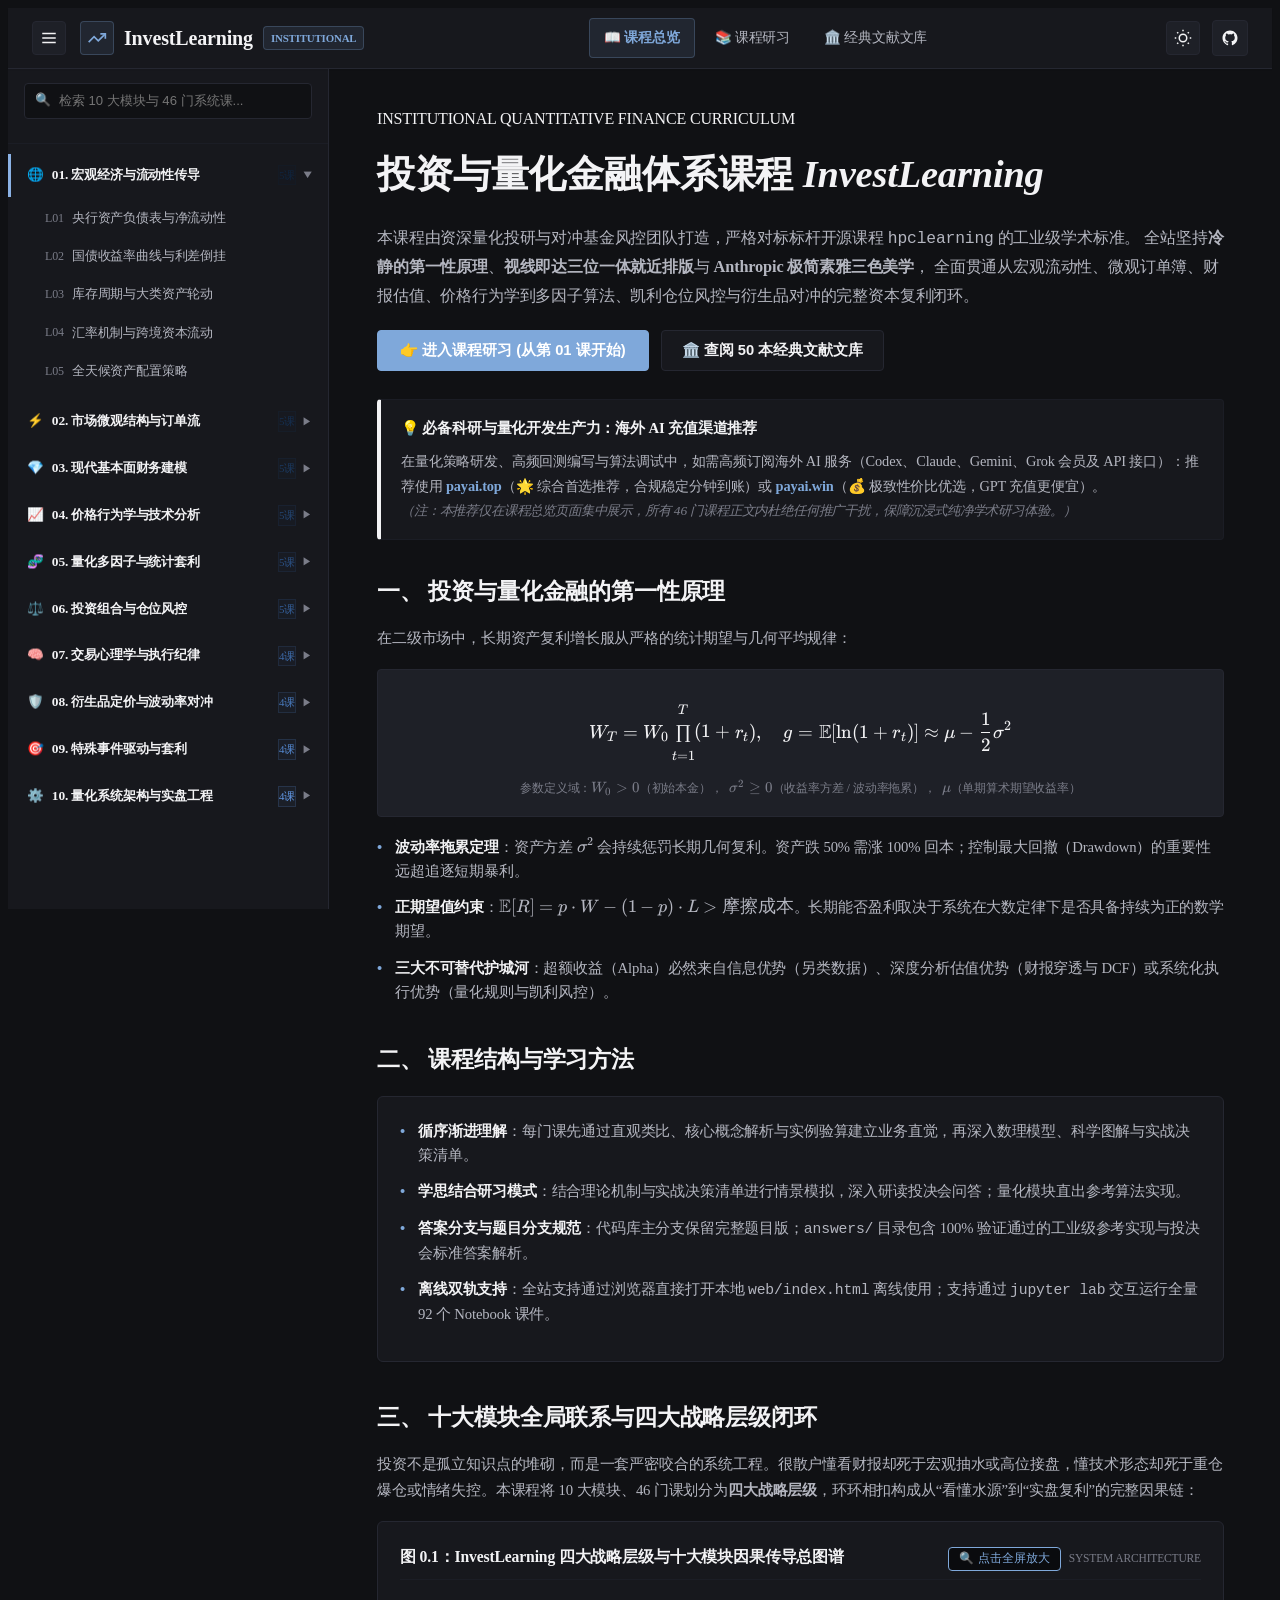
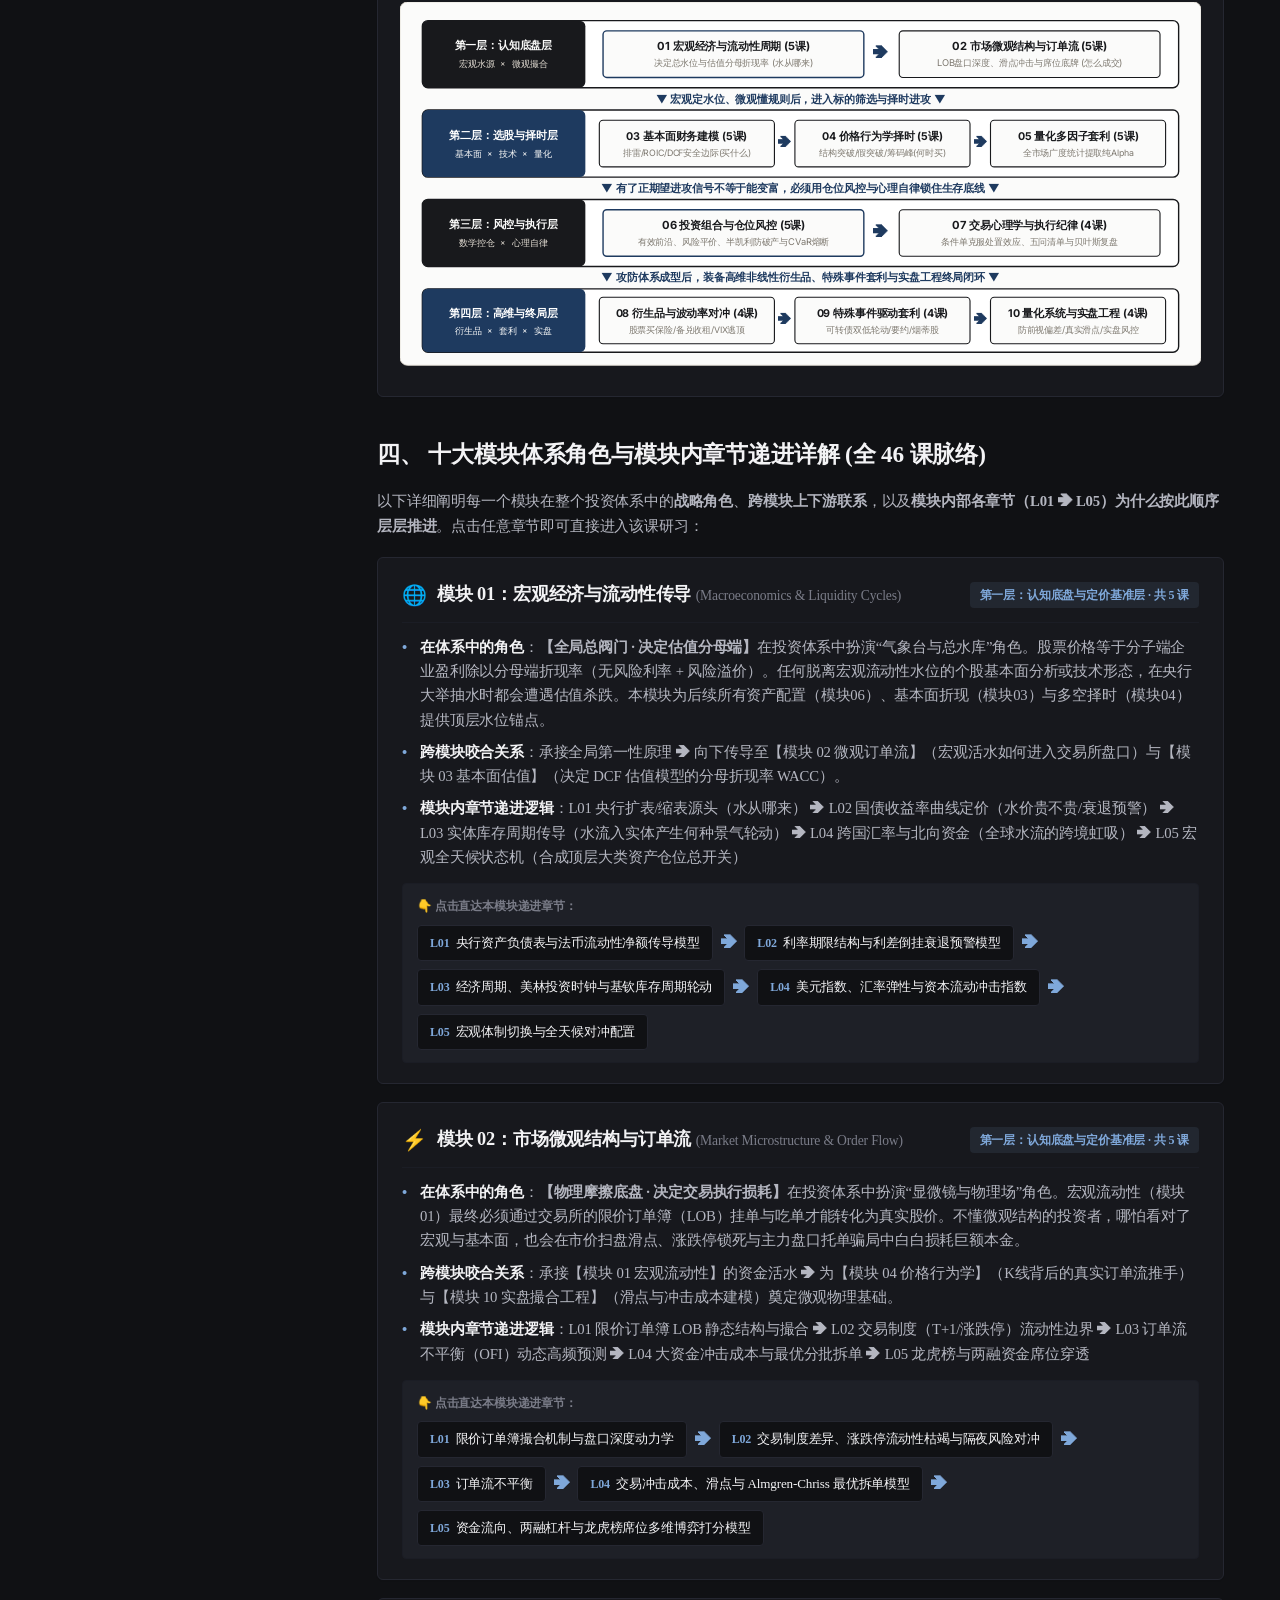
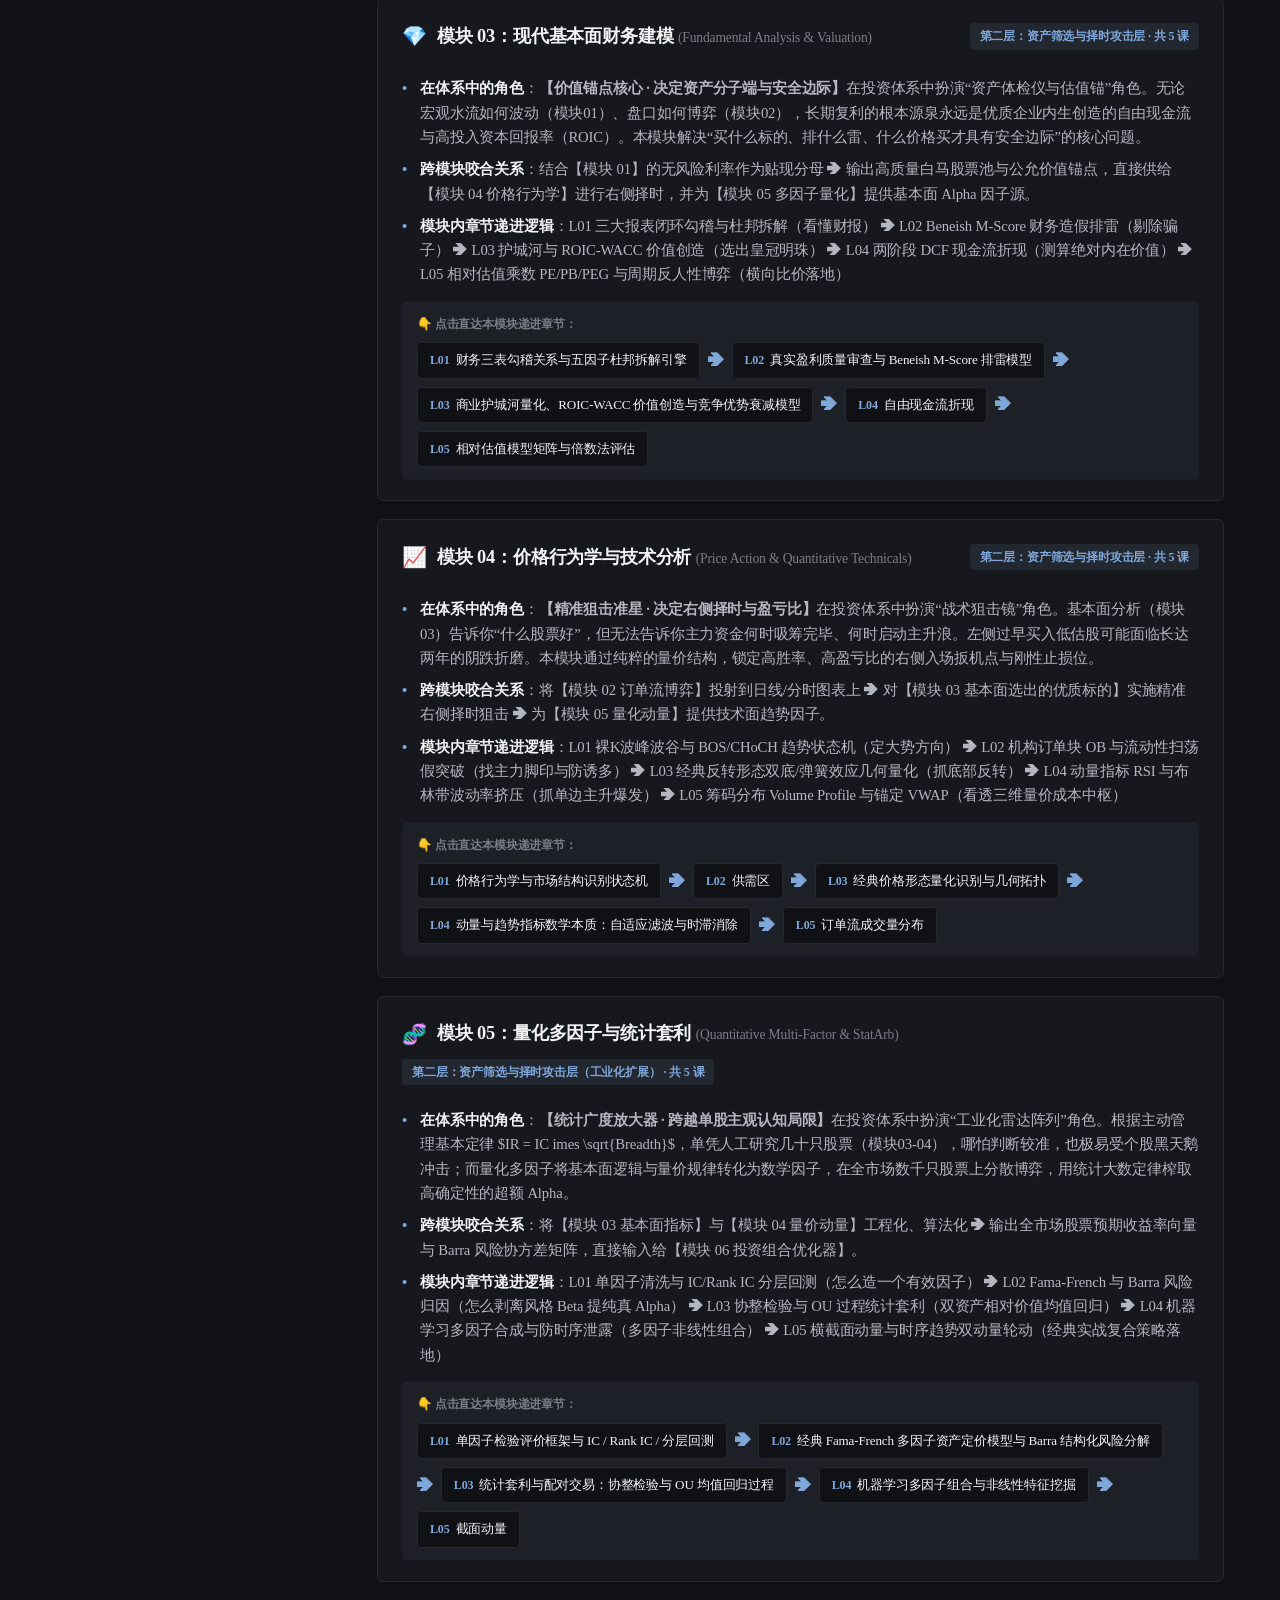
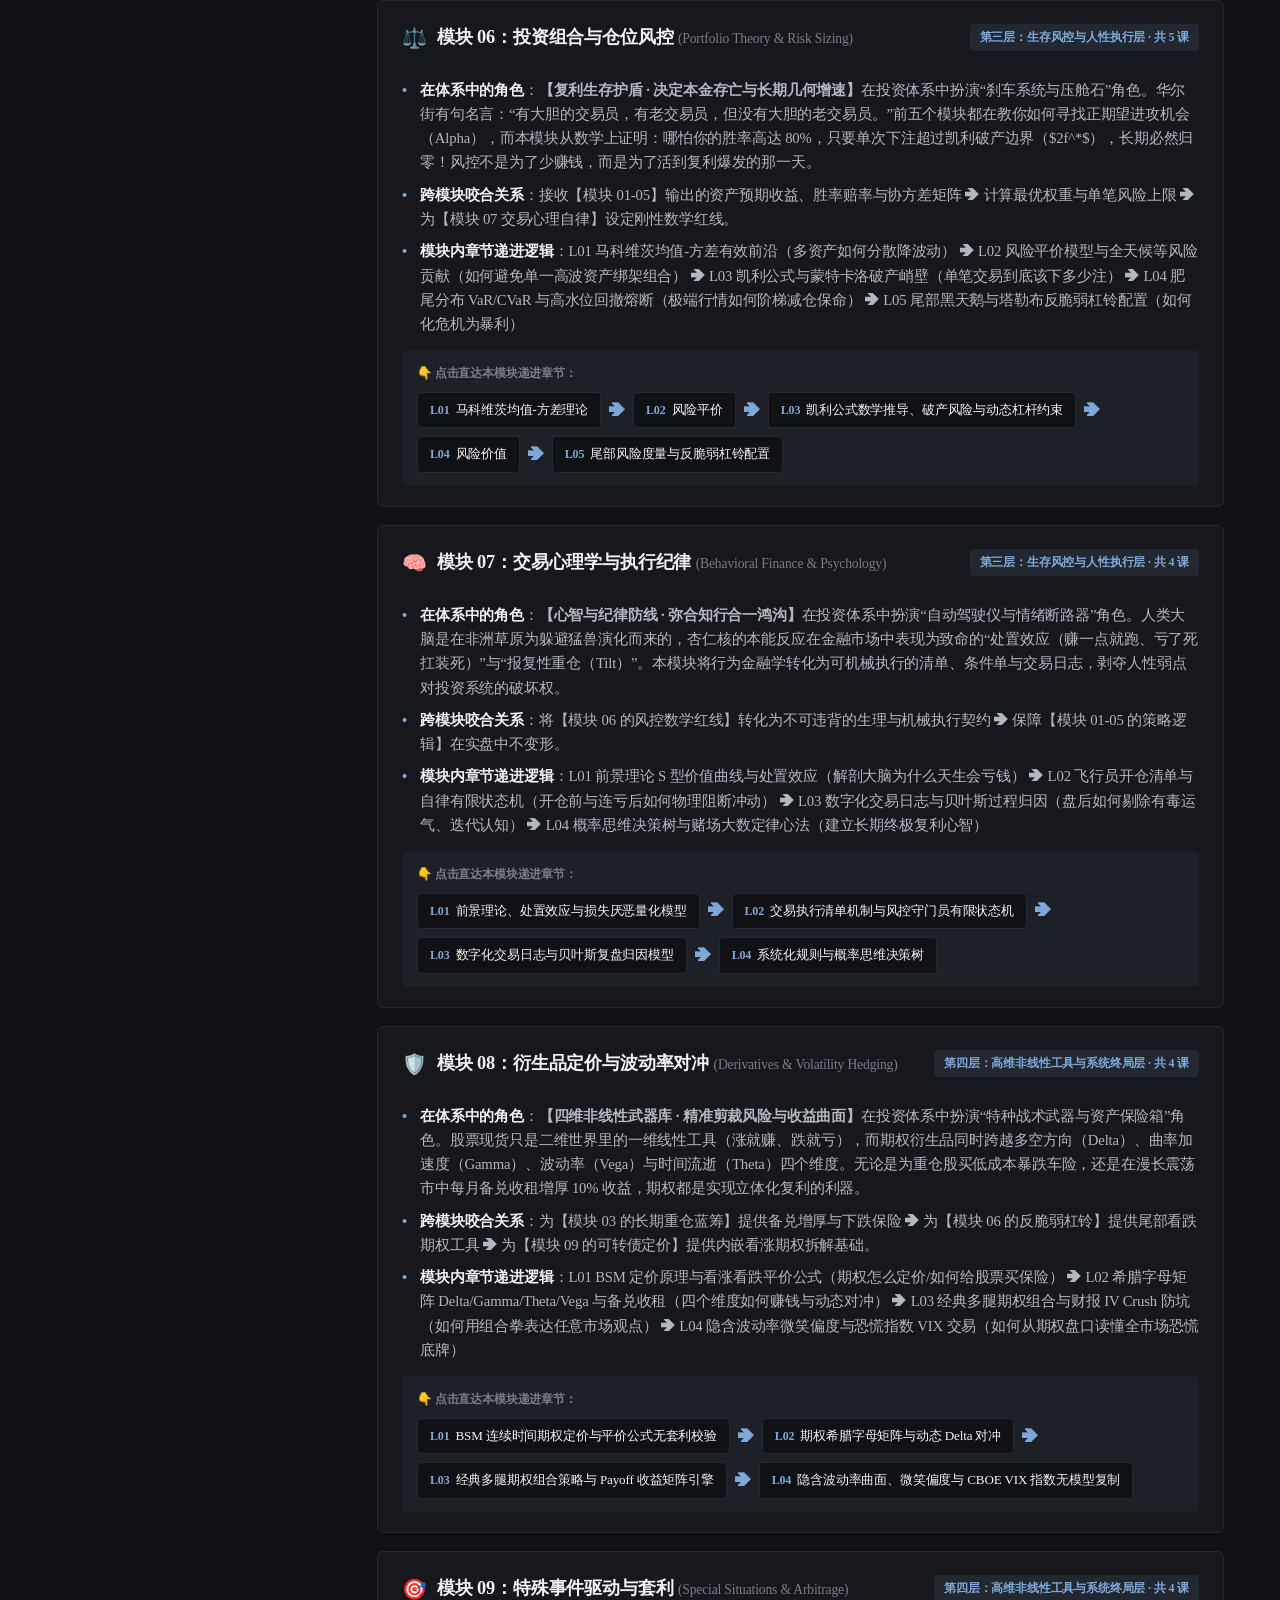
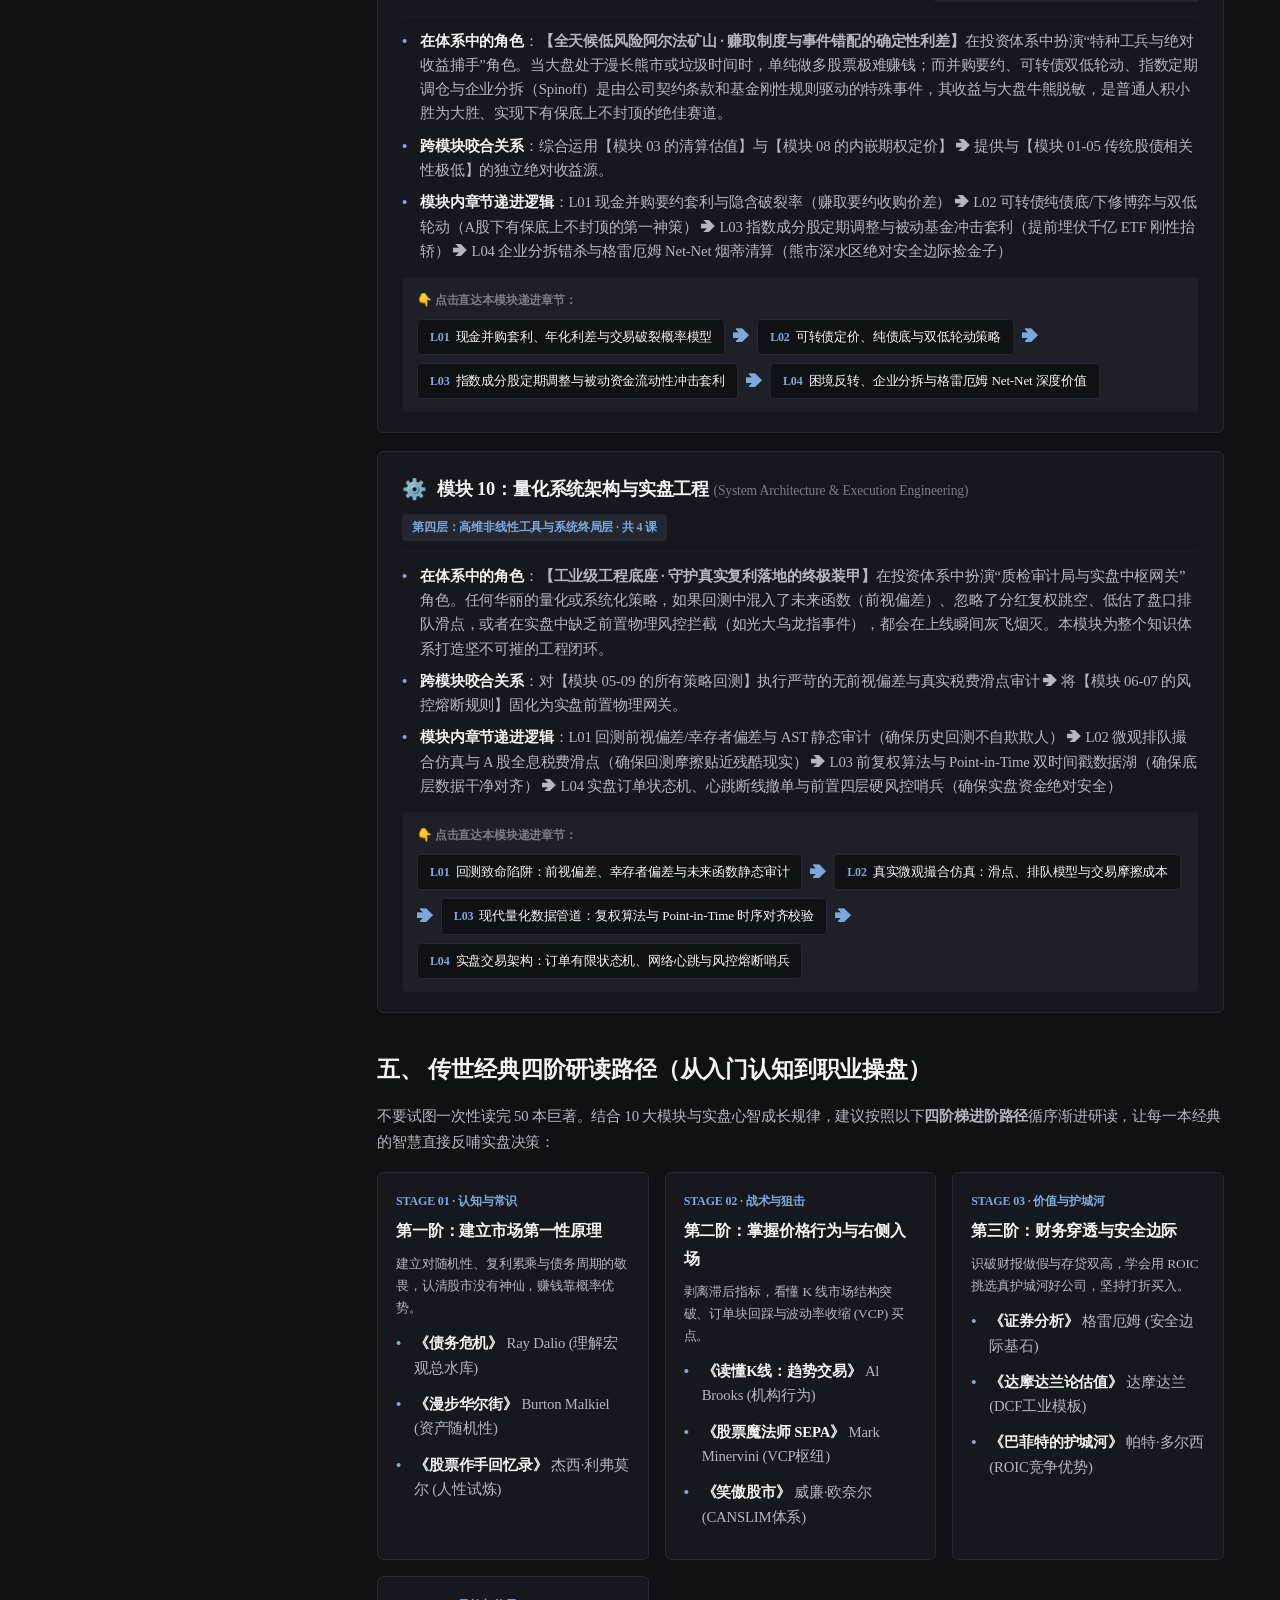
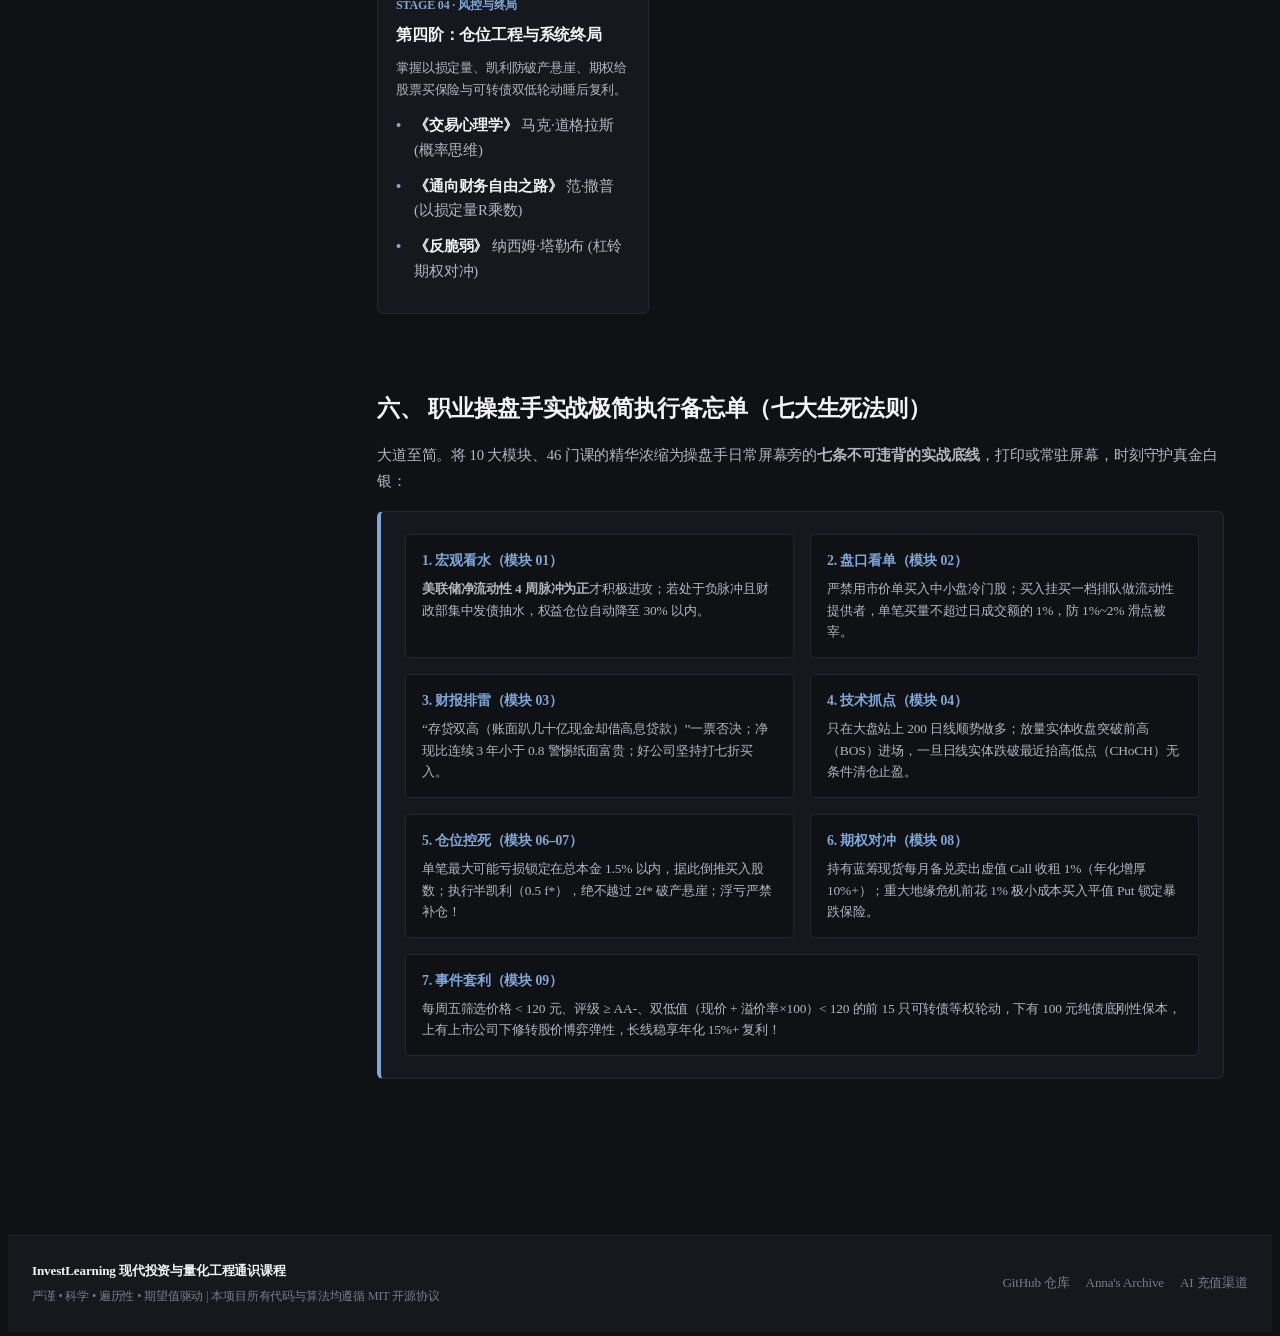
==== commit fa4e0071: "feat: redesign entire palette to Swiss & Oxford Editorial Minimalist Blue & Alabaster with 10 monoch" ====
--- a/index.html
+++ b/index.html
@@ -9,7 +9,7 @@
   <link rel="preconnect" href="https://fonts.gstatic.com" crossorigin>
   <link href="https://fonts.googleapis.com/css2?family=Inter:wght@400;500;600;700&family=JetBrains+Mono:wght@400;500;600&family=Newsreader:ital,opsz,wght@0,6..72,400;0,6..72,600;1,6..72,400&display=swap" rel="stylesheet">
   
-  <link rel="stylesheet" href="css/style.css?v=20261018_v29">
+  <link rel="stylesheet" href="css/style.css?v=20261018_v30">
   
   <!-- KaTeX High-Performance Math Engine (Vendored Local + Cloudflare Fast CDN Fallback) -->
   <link rel="stylesheet" href="vendor/katex/katex.min.css" onerror="this.onerror=null;this.href='https://cdnjs.cloudflare.com/ajax/libs/KaTeX/0.16.9/katex.min.css';">
@@ -156,91 +156,91 @@
               </div>
               <div class="diagram-svg-container" style="overflow-x:auto;">
                 <svg viewBox="0 0 860 390" width="100%" height="390" xmlns="http://www.w3.org/2000/svg">
-                  <rect width="860" height="390" fill="#F8FAFC" rx="8" stroke="#E5DFD5" stroke-width="1"/>
+                  <rect width="860" height="390" fill="#FBFBFA" rx="8" stroke="#E5DFD5" stroke-width="1"/>
                   
                   <!-- Layer 1 -->
-                  <rect x="24" y="20" width="812" height="72" rx="6" fill="#FFFFFF" stroke="#0F172A" stroke-width="1.5"/>
-                  <rect x="24" y="20" width="175" height="72" rx="6" fill="#0F172A"/>
-                  <text x="111" y="51" font-family="Inter, sans-serif" font-size="12" font-weight="700" fill="#F8FAFC" text-anchor="middle">第一层：认知底盘层</text>
+                  <rect x="24" y="20" width="812" height="72" rx="6" fill="#FFFFFF" stroke="#18191C" stroke-width="1.5"/>
+                  <rect x="24" y="20" width="175" height="72" rx="6" fill="#18191C"/>
+                  <text x="111" y="51" font-family="Inter, sans-serif" font-size="12" font-weight="700" fill="#FBFBFA" text-anchor="middle">第一层：认知底盘层</text>
                   <text x="111" y="70" font-family="JetBrains Mono, monospace" font-size="10" fill="#E5DFD5" text-anchor="middle">宏观水源 × 微观撮合</text>
                   
-                  <rect x="218" y="31" width="280" height="50" rx="4" fill="#F8FAFC" stroke="#2563EB" stroke-width="1.5"/>
-                  <text x="358" y="52" font-family="Inter, sans-serif" font-size="12" font-weight="700" fill="#0F172A" text-anchor="middle">01 宏观经济与流动性周期 (5课)</text>
+                  <rect x="218" y="31" width="280" height="50" rx="4" fill="#FBFBFA" stroke="#1E3A5F" stroke-width="1.5"/>
+                  <text x="358" y="52" font-family="Inter, sans-serif" font-size="12" font-weight="700" fill="#18191C" text-anchor="middle">01 宏观经济与流动性周期 (5课)</text>
                   <text x="358" y="69" font-family="Inter, sans-serif" font-size="10" fill="#7D786F" text-anchor="middle">决定总水位与估值分母折现率 (水从哪来)</text>
                   
-                  <text x="516" y="60" font-family="Inter, sans-serif" font-size="16" font-weight="700" fill="#2563EB" text-anchor="middle">➔</text>
+                  <text x="516" y="60" font-family="Inter, sans-serif" font-size="16" font-weight="700" fill="#1E3A5F" text-anchor="middle">➔</text>
                   
-                  <rect x="536" y="31" width="280" height="50" rx="4" fill="#F8FAFC" stroke="#0F172A" stroke-width="1.2"/>
-                  <text x="676" y="52" font-family="Inter, sans-serif" font-size="12" font-weight="700" fill="#0F172A" text-anchor="middle">02 市场微观结构与订单流 (5课)</text>
+                  <rect x="536" y="31" width="280" height="50" rx="4" fill="#FBFBFA" stroke="#18191C" stroke-width="1.2"/>
+                  <text x="676" y="52" font-family="Inter, sans-serif" font-size="12" font-weight="700" fill="#18191C" text-anchor="middle">02 市场微观结构与订单流 (5课)</text>
                   <text x="676" y="69" font-family="Inter, sans-serif" font-size="10" fill="#7D786F" text-anchor="middle">LOB盘口深度、滑点冲击与席位底牌 (怎么成交)</text>
 
                   <!-- Arrow 1 to 2 -->
-                  <text x="430" y="108" font-family="Inter, sans-serif" font-size="12" font-weight="700" fill="#2563EB" text-anchor="middle">▼ 宏观定水位、微观懂规则后，进入标的筛选与择时进攻 ▼</text>
+                  <text x="430" y="108" font-family="Inter, sans-serif" font-size="12" font-weight="700" fill="#1E3A5F" text-anchor="middle">▼ 宏观定水位、微观懂规则后，进入标的筛选与择时进攻 ▼</text>
 
                   <!-- Layer 2 -->
-                  <rect x="24" y="116" width="812" height="72" rx="6" fill="#FFFFFF" stroke="#0F172A" stroke-width="1.5"/>
-                  <rect x="24" y="116" width="175" height="72" rx="6" fill="#2563EB"/>
+                  <rect x="24" y="116" width="812" height="72" rx="6" fill="#FFFFFF" stroke="#18191C" stroke-width="1.5"/>
+                  <rect x="24" y="116" width="175" height="72" rx="6" fill="#1E3A5F"/>
                   <text x="111" y="147" font-family="Inter, sans-serif" font-size="12" font-weight="700" fill="#FFFFFF" text-anchor="middle">第二层：选股与择时层</text>
-                  <text x="111" y="166" font-family="JetBrains Mono, monospace" font-size="10" fill="#F8FAFC" text-anchor="middle">基本面 × 技术 × 量化</text>
-
-                  <rect x="214" y="127" width="188" height="50" rx="4" fill="#F8FAFC" stroke="#0F172A" stroke-width="1.2"/>
-                  <text x="308" y="148" font-family="Inter, sans-serif" font-size="11.5" font-weight="700" fill="#0F172A" text-anchor="middle">03 基本面财务建模 (5课)</text>
+                  <text x="111" y="166" font-family="JetBrains Mono, monospace" font-size="10" fill="#FBFBFA" text-anchor="middle">基本面 × 技术 × 量化</text>
+
+                  <rect x="214" y="127" width="188" height="50" rx="4" fill="#FBFBFA" stroke="#18191C" stroke-width="1.2"/>
+                  <text x="308" y="148" font-family="Inter, sans-serif" font-size="11.5" font-weight="700" fill="#18191C" text-anchor="middle">03 基本面财务建模 (5课)</text>
                   <text x="308" y="165" font-family="Inter, sans-serif" font-size="9.5" fill="#7D786F" text-anchor="middle">排雷/ROIC/DCF安全边际(买什么)</text>
 
-                  <text x="413" y="156" font-family="Inter, sans-serif" font-size="14" font-weight="700" fill="#2563EB" text-anchor="middle">➔</text>
-
-                  <rect x="424" y="127" width="188" height="50" rx="4" fill="#F8FAFC" stroke="#0F172A" stroke-width="1.2"/>
-                  <text x="518" y="148" font-family="Inter, sans-serif" font-size="11.5" font-weight="700" fill="#0F172A" text-anchor="middle">04 价格行为学择时 (5课)</text>
+                  <text x="413" y="156" font-family="Inter, sans-serif" font-size="14" font-weight="700" fill="#1E3A5F" text-anchor="middle">➔</text>
+
+                  <rect x="424" y="127" width="188" height="50" rx="4" fill="#FBFBFA" stroke="#18191C" stroke-width="1.2"/>
+                  <text x="518" y="148" font-family="Inter, sans-serif" font-size="11.5" font-weight="700" fill="#18191C" text-anchor="middle">04 价格行为学择时 (5课)</text>
                   <text x="518" y="165" font-family="Inter, sans-serif" font-size="9.5" fill="#7D786F" text-anchor="middle">结构突破/假突破/筹码峰(何时买)</text>
 
-                  <text x="623" y="156" font-family="Inter, sans-serif" font-size="14" font-weight="700" fill="#2563EB" text-anchor="middle">➔</text>
-
-                  <rect x="634" y="127" width="188" height="50" rx="4" fill="#F8FAFC" stroke="#0F172A" stroke-width="1.2"/>
-                  <text x="728" y="148" font-family="Inter, sans-serif" font-size="11.5" font-weight="700" fill="#0F172A" text-anchor="middle">05 量化多因子套利 (5课)</text>
+                  <text x="623" y="156" font-family="Inter, sans-serif" font-size="14" font-weight="700" fill="#1E3A5F" text-anchor="middle">➔</text>
+
+                  <rect x="634" y="127" width="188" height="50" rx="4" fill="#FBFBFA" stroke="#18191C" stroke-width="1.2"/>
+                  <text x="728" y="148" font-family="Inter, sans-serif" font-size="11.5" font-weight="700" fill="#18191C" text-anchor="middle">05 量化多因子套利 (5课)</text>
                   <text x="728" y="165" font-family="Inter, sans-serif" font-size="9.5" fill="#7D786F" text-anchor="middle">全市场广度统计提取纯Alpha</text>
 
                   <!-- Arrow 2 to 3 -->
-                  <text x="430" y="204" font-family="Inter, sans-serif" font-size="12" font-weight="700" fill="#2563EB" text-anchor="middle">▼ 有了正期望进攻信号不等于能变富，必须用仓位风控与心理自律锁住生存底线 ▼</text>
+                  <text x="430" y="204" font-family="Inter, sans-serif" font-size="12" font-weight="700" fill="#1E3A5F" text-anchor="middle">▼ 有了正期望进攻信号不等于能变富，必须用仓位风控与心理自律锁住生存底线 ▼</text>
 
                   <!-- Layer 3 -->
-                  <rect x="24" y="212" width="812" height="72" rx="6" fill="#FFFFFF" stroke="#0F172A" stroke-width="1.5"/>
-                  <rect x="24" y="212" width="175" height="72" rx="6" fill="#0F172A"/>
-                  <text x="111" y="243" font-family="Inter, sans-serif" font-size="12" font-weight="700" fill="#F8FAFC" text-anchor="middle">第三层：风控与执行层</text>
+                  <rect x="24" y="212" width="812" height="72" rx="6" fill="#FFFFFF" stroke="#18191C" stroke-width="1.5"/>
+                  <rect x="24" y="212" width="175" height="72" rx="6" fill="#18191C"/>
+                  <text x="111" y="243" font-family="Inter, sans-serif" font-size="12" font-weight="700" fill="#FBFBFA" text-anchor="middle">第三层：风控与执行层</text>
                   <text x="111" y="262" font-family="JetBrains Mono, monospace" font-size="10" fill="#E5DFD5" text-anchor="middle">数学控仓 × 心理自律</text>
 
-                  <rect x="218" y="223" width="280" height="50" rx="4" fill="#F8FAFC" stroke="#2563EB" stroke-width="1.5"/>
-                  <text x="358" y="244" font-family="Inter, sans-serif" font-size="12" font-weight="700" fill="#0F172A" text-anchor="middle">06 投资组合与仓位风控 (5课)</text>
+                  <rect x="218" y="223" width="280" height="50" rx="4" fill="#FBFBFA" stroke="#1E3A5F" stroke-width="1.5"/>
+                  <text x="358" y="244" font-family="Inter, sans-serif" font-size="12" font-weight="700" fill="#18191C" text-anchor="middle">06 投资组合与仓位风控 (5课)</text>
                   <text x="358" y="261" font-family="Inter, sans-serif" font-size="10" fill="#7D786F" text-anchor="middle">有效前沿、风险平价、半凯利防破产与CVaR熔断</text>
 
-                  <text x="516" y="252" font-family="Inter, sans-serif" font-size="16" font-weight="700" fill="#2563EB" text-anchor="middle">➔</text>
-
-                  <rect x="536" y="223" width="280" height="50" rx="4" fill="#F8FAFC" stroke="#0F172A" stroke-width="1.2"/>
-                  <text x="676" y="244" font-family="Inter, sans-serif" font-size="12" font-weight="700" fill="#0F172A" text-anchor="middle">07 交易心理学与执行纪律 (4课)</text>
+                  <text x="516" y="252" font-family="Inter, sans-serif" font-size="16" font-weight="700" fill="#1E3A5F" text-anchor="middle">➔</text>
+
+                  <rect x="536" y="223" width="280" height="50" rx="4" fill="#FBFBFA" stroke="#18191C" stroke-width="1.2"/>
+                  <text x="676" y="244" font-family="Inter, sans-serif" font-size="12" font-weight="700" fill="#18191C" text-anchor="middle">07 交易心理学与执行纪律 (4课)</text>
                   <text x="676" y="261" font-family="Inter, sans-serif" font-size="10" fill="#7D786F" text-anchor="middle">条件单克服处置效应、五问清单与贝叶斯复盘</text>
 
                   <!-- Arrow 3 to 4 -->
-                  <text x="430" y="300" font-family="Inter, sans-serif" font-size="12" font-weight="700" fill="#2563EB" text-anchor="middle">▼ 攻防体系成型后，装备高维非线性衍生品、特殊事件套利与实盘工程终局闭环 ▼</text>
+                  <text x="430" y="300" font-family="Inter, sans-serif" font-size="12" font-weight="700" fill="#1E3A5F" text-anchor="middle">▼ 攻防体系成型后，装备高维非线性衍生品、特殊事件套利与实盘工程终局闭环 ▼</text>
 
                   <!-- Layer 4 -->
-                  <rect x="24" y="308" width="812" height="68" rx="6" fill="#FFFFFF" stroke="#0F172A" stroke-width="1.5"/>
-                  <rect x="24" y="308" width="175" height="68" rx="6" fill="#2563EB"/>
+                  <rect x="24" y="308" width="812" height="68" rx="6" fill="#FFFFFF" stroke="#18191C" stroke-width="1.5"/>
+                  <rect x="24" y="308" width="175" height="68" rx="6" fill="#1E3A5F"/>
                   <text x="111" y="338" font-family="Inter, sans-serif" font-size="12" font-weight="700" fill="#FFFFFF" text-anchor="middle">第四层：高维与终局层</text>
-                  <text x="111" y="357" font-family="JetBrains Mono, monospace" font-size="10" fill="#F8FAFC" text-anchor="middle">衍生品 × 套利 × 实盘</text>
-
-                  <rect x="214" y="317" width="188" height="50" rx="4" fill="#F8FAFC" stroke="#0F172A" stroke-width="1.2"/>
-                  <text x="308" y="338" font-family="Inter, sans-serif" font-size="11.5" font-weight="700" fill="#0F172A" text-anchor="middle">08 衍生品与波动率对冲 (4课)</text>
+                  <text x="111" y="357" font-family="JetBrains Mono, monospace" font-size="10" fill="#FBFBFA" text-anchor="middle">衍生品 × 套利 × 实盘</text>
+
+                  <rect x="214" y="317" width="188" height="50" rx="4" fill="#FBFBFA" stroke="#18191C" stroke-width="1.2"/>
+                  <text x="308" y="338" font-family="Inter, sans-serif" font-size="11.5" font-weight="700" fill="#18191C" text-anchor="middle">08 衍生品与波动率对冲 (4课)</text>
                   <text x="308" y="355" font-family="Inter, sans-serif" font-size="9.5" fill="#7D786F" text-anchor="middle">股票买保险/备兑收租/VIX逃顶</text>
 
-                  <text x="413" y="346" font-family="Inter, sans-serif" font-size="14" font-weight="700" fill="#2563EB" text-anchor="middle">➔</text>
-
-                  <rect x="424" y="317" width="188" height="50" rx="4" fill="#F8FAFC" stroke="#0F172A" stroke-width="1.2"/>
-                  <text x="518" y="338" font-family="Inter, sans-serif" font-size="11.5" font-weight="700" fill="#0F172A" text-anchor="middle">09 特殊事件驱动套利 (4课)</text>
+                  <text x="413" y="346" font-family="Inter, sans-serif" font-size="14" font-weight="700" fill="#1E3A5F" text-anchor="middle">➔</text>
+
+                  <rect x="424" y="317" width="188" height="50" rx="4" fill="#FBFBFA" stroke="#18191C" stroke-width="1.2"/>
+                  <text x="518" y="338" font-family="Inter, sans-serif" font-size="11.5" font-weight="700" fill="#18191C" text-anchor="middle">09 特殊事件驱动套利 (4课)</text>
                   <text x="518" y="355" font-family="Inter, sans-serif" font-size="9.5" fill="#7D786F" text-anchor="middle">可转债双低轮动/要约/烟蒂股</text>
 
-                  <text x="623" y="346" font-family="Inter, sans-serif" font-size="14" font-weight="700" fill="#2563EB" text-anchor="middle">➔</text>
-
-                  <rect x="634" y="317" width="188" height="50" rx="4" fill="#F8FAFC" stroke="#0F172A" stroke-width="1.2"/>
-                  <text x="728" y="338" font-family="Inter, sans-serif" font-size="11.5" font-weight="700" fill="#0F172A" text-anchor="middle">10 量化系统与实盘工程 (4课)</text>
+                  <text x="623" y="346" font-family="Inter, sans-serif" font-size="14" font-weight="700" fill="#1E3A5F" text-anchor="middle">➔</text>
+
+                  <rect x="634" y="317" width="188" height="50" rx="4" fill="#FBFBFA" stroke="#18191C" stroke-width="1.2"/>
+                  <text x="728" y="338" font-family="Inter, sans-serif" font-size="11.5" font-weight="700" fill="#18191C" text-anchor="middle">10 量化系统与实盘工程 (4课)</text>
                   <text x="728" y="355" font-family="Inter, sans-serif" font-size="9.5" fill="#7D786F" text-anchor="middle">防前视偏差/真实滑点/实盘风控</text>
                 </svg>
               </div>
@@ -865,9 +865,9 @@
 
 
   <!-- Scripts -->
-  <script src="js/data-curriculum.js?v=20261018_v29"></script>
-  <script src="js/data-books.js?v=20261018_v29"></script>
-  <script src="js/charts.js?v=20261018_v29"></script>
-  <script src="js/app.js?v=20261018_v29"></script>
+  <script src="js/data-curriculum.js?v=20261018_v30"></script>
+  <script src="js/data-books.js?v=20261018_v30"></script>
+  <script src="js/charts.js?v=20261018_v30"></script>
+  <script src="js/app.js?v=20261018_v30"></script>
 </body>
 </html>
--- a/css/style.css
+++ b/css/style.css
@@ -1,200 +1,200 @@
 /* ===================================================================
-   InvestLearning - Blue & White Institutional Design System (蓝白专业金融体系)
-   Clean Ice White Canvas, Deep Navy Ink, and 10 Module Blue Concentrated Tokens
+   InvestLearning - Premium Editorial Minimalist System (简约高级学术出版级蓝白色系)
+   Benchmarked on Swiss International Style, Stripe Press & Oxford Marine Blue.
+   Features 10 Progressive Monochromatic Blue Gradients across modules.
    =================================================================== */
 
 :root {
-  /* 1. Base Canvas & Cards: Crisp Ice White & Pure White */
-  --bg-primary: #F8FAFC;              /* 主背景：冰川纯净灰白 (Slate 50) */
-  --bg-secondary: #FFFFFF;            /* 主卡片：纯白 (Pure White) */
-  --bg-tertiary: #F1F5F9;             /* 次级卡片：柔和浅灰蓝 (Slate 100) */
-  --bg-surface: #E2E8F0;              /* 悬停面：(Slate 200) */
+  /* 1. Base Canvas & Cards: Natural Warm Alabaster Paper & Crisp Pure White */
+  --bg-primary: #FBFBFA;              /* 画布底色：天然雪花石膏暖纸色 (Warm Alabaster) */
+  --bg-secondary: #FFFFFF;            /* 内容卡片：纯净无瑕白 (Crisp Pure White) */
+  --bg-tertiary: #F3F3F0;             /* 次级卡片与底衬：柔和暖灰砂石 (Muted Stone Sand) */
+  --bg-surface: #EAEAE6;              /* 交互悬停底色 (Subtle Surface Hover) */
   --bg-card: #FFFFFF;
-  --bg-glass: rgba(255, 255, 255, 0.94);
-  --bg-code: #0B1120;                 /* 终端代码区：深邃午夜蓝黑 (Navy Dark) */
-  --bg-code-header: #111C35;          /* 代码标签栏底色 */
-
-  /* 2. Neutral Ink & Structural Borders */
-  --text-primary: #0F172A;            /* 主标题与主文本：深邃藏青墨黑 (Slate 900) */
-  --text-secondary: #334155;          /* 次级正文与说明：稳健石墨蓝 (Slate 700) */
-  --text-muted: #64748B;              /* 辅助说明与元数据：柔和灰蓝 (Slate 500) */
-  --text-dim: #94A3B8;                /* 弱化与禁用标签：(Slate 400) */
-
-  --border-primary: #E2E8F0;          /* 主边框：精细浅蓝灰 */
-  --border-subtle: #F1F5F9;           /* 内部列表轻量分隔线 */
-  --border-dark: #1E293B;             /* 代码块深边框 */
-  --border-focus: #2563EB;            /* 聚焦边框：明亮皇家蓝 */
-
-  /* 3. Primary Brand Accent Blue (经典金融/彭博蓝) */
-  --theme-blue: #2563EB;              /* 核心高亮蓝 (Blue 600) */
-  --theme-blue-hover: #1D4ED8;        /* 悬停深蓝 (Blue 700) */
-  --theme-blue-light: rgba(37, 99, 235, 0.08);   /* 8% 透明度浅蓝底 */
-  --theme-blue-subtle: rgba(37, 99, 235, 0.04);  /* 4% 透明度极淡底 */
-  --theme-blue-border: rgba(37, 99, 235, 0.25);  /* 25% 透明度边框 */
-
-  /* Backward Compatibility Aliases strictly mapped to Blue Series */
+  --bg-glass: rgba(251, 251, 250, 0.95);
+  --bg-code: #131720;                 /* 终端与代码区：深邃克制黑石墨 (Obsidian Graphite) */
+  --bg-code-header: #1A1F2C;          /* 代码头部底色 */
+
+  /* 2. Neutral Ink & Structural Hairline Borders */
+  --text-primary: #18191C;            /* 主标题与主文本：高对比度深碳墨黑 (Deep Carbon Ink) */
+  --text-secondary: #484A51;          /* 正文与阐述：自然玄石墨 (Charcoal Slate) */
+  --text-muted: #71737D;              /* 辅助说明与元数据：柔和石墨灰 (Muted Zinc Slate) */
+  --text-dim: #9FA1AC;                /* 弱化标签与边线 (Dim Slate) */
+
+  --border-primary: #E5E5E0;          /* 极细主边框：低饱和自然石灰线 (Hairline Stone) */
+  --border-subtle: #EFEFEA;           /* 极淡内部次级分隔线 */
+  --border-dark: #272C38;             /* 深色代码区边框 */
+  --border-focus: #1E3A5F;            /* 聚焦状态边框：牛津藏青 */
+
+  /* 3. Primary Brand Accent: Oxford Marine Navy Blue (高级牛津海事先锋蓝) */
+  --theme-blue: #1E3A5F;              /* 核心高雅主蓝 (Oxford Marine Blue) */
+  --theme-blue-hover: #152A45;        /* 悬停加深蓝 */
+  --theme-blue-light: rgba(30, 58, 95, 0.05);   /* 5% 极淡优雅蓝洗 */
+  --theme-blue-subtle: rgba(30, 58, 95, 0.025); /* 2.5% 微弱呼吸底 */
+  --theme-blue-border: rgba(30, 58, 95, 0.18);  /* 18% 克制高雅边框 */
+
+  /* Backward Compatibility Semantic Aliases */
   --claude-terracotta: var(--theme-blue);
   --claude-terracotta-hover: var(--theme-blue-hover);
   --claude-terracotta-light: var(--theme-blue-light);
   --claude-terracotta-border: var(--theme-blue-border);
-  --accent-gold: var(--theme-blue);
-  --accent-gold-soft: var(--theme-blue-light);
+  --accent-gold: #8B6E3F;             /* 高级温润金棕 */
+  --accent-gold-soft: rgba(139, 110, 63, 0.06);
   --accent-blue: var(--theme-blue);
   --accent-blue-soft: var(--theme-blue-light);
-  --accent-green: #0D9488;            /* 辅助成功绿：松石碧蓝 (Teal 600) */
-  --accent-green-soft: rgba(13, 148, 136, 0.08);
-  --accent-red: #E11D48;              /* 警示：冷艳玫红 (Rose 600) */
-  --accent-red-soft: rgba(225, 29, 72, 0.08);
-  --accent-purple: #4F46E5;           /* 靛蓝 */
-  --accent-sage: #0284C7;             /* 天青蓝 */
-  --accent-slate: #1E40AF;            /* 深海蓝 */
-  --accent-ochre: #0891B2;            /* 电青蓝 */
-
-  /* 4. 10 Module Distinct Concentrations & Opacities of Blue (十模块蓝系梯度) */
-  --mod-01-color: #1E3A8A; /* 模块01 宏观周期：深邃午夜蓝 (Deep Midnight Navy) */
-  --mod-01-bg: rgba(30, 58, 138, 0.08);
-  --mod-01-border: rgba(30, 58, 138, 0.25);
-
-  --mod-02-color: #1D4ED8; /* 模块02 微观盘口：经典皇家蓝 (Classic Royal Blue) */
-  --mod-02-bg: rgba(29, 78, 216, 0.08);
-  --mod-02-border: rgba(29, 78, 216, 0.25);
-
-  --mod-03-color: #4338CA; /* 模块03 财务估值：靛青宝石蓝 (Indigo Sapphire) */
-  --mod-03-bg: rgba(67, 56, 202, 0.08);
-  --mod-03-border: rgba(67, 56, 202, 0.25);
-
-  --mod-04-color: #0284C7; /* 模块04 价格行为：天青蔚蓝 (Sky Azure Blue) */
-  --mod-04-bg: rgba(2, 132, 199, 0.08);
-  --mod-04-border: rgba(2, 132, 199, 0.25);
-
-  --mod-05-color: #0891B2; /* 模块05 量化多因子：电光青蓝 (Electric Cyan Blue) */
-  --mod-05-bg: rgba(8, 145, 178, 0.08);
-  --mod-05-border: rgba(8, 145, 178, 0.25);
-
-  --mod-06-color: #1E40AF; /* 模块06 组合风控：深海钴蓝 (Deep Cobalt Blue) */
-  --mod-06-bg: rgba(30, 64, 175, 0.08);
-  --mod-06-border: rgba(30, 64, 175, 0.25);
-
-  --mod-07-color: #2563EB; /* 模块07 交易心理：冰川明蓝 (Glacier Bright Blue) */
-  --mod-07-bg: rgba(37, 99, 235, 0.08);
-  --mod-07-border: rgba(37, 99, 235, 0.25);
-
-  --mod-08-color: #312E81; /* 模块08 期权衍生品：深紫外层蓝 (Cosmic Violet Blue) */
-  --mod-08-bg: rgba(49, 46, 129, 0.08);
-  --mod-08-border: rgba(49, 46, 129, 0.25);
-
-  --mod-09-color: #0F766E; /* 模块09 特殊套利：孔雀湖蓝 (Teal Ocean Blue) */
-  --mod-09-bg: rgba(15, 118, 110, 0.08);
-  --mod-09-border: rgba(15, 118, 110, 0.25);
-
-  --mod-10-color: #0369A1; /* 模块10 实盘工程：极光科技蓝 (Arctic Tech Blue) */
-  --mod-10-bg: rgba(3, 105, 161, 0.08);
-  --mod-10-border: rgba(3, 105, 161, 0.25);
-
-  /* Shadows & Layout Metrics */
-  --shadow-sm: 0 1px 2px 0 rgba(15, 23, 42, 0.05);
-  --shadow-md: 0 4px 6px -1px rgba(15, 23, 42, 0.07), 0 2px 4px -2px rgba(15, 23, 42, 0.05);
-  --shadow-lg: 0 10px 15px -3px rgba(15, 23, 42, 0.08), 0 4px 6px -4px rgba(15, 23, 42, 0.04);
+  --accent-green: #2B6858;            /* 沉稳英伦墨绿 (British Racing Green) */
+  --accent-green-soft: rgba(43, 104, 88, 0.06);
+  --accent-red: #A83A32;              /* 优雅庞贝深红 (Pompeian Red) */
+  --accent-red-soft: rgba(168, 58, 50, 0.06);
+  --accent-purple: #3B4B74;
+  --accent-sage: #4E6B66;
+  --accent-slate: #3B536B;
+  --accent-ochre: #8F6A3B;
+
+  /* 4. 10 Module Distinct Monochromatic Blue Gradients (十模块单色系高雅蓝阶) */
+  --mod-01-color: #0F243E; /* 模块01 宏观周期：深渊午夜蓝 (Abyssal Navy) */
+  --mod-01-bg: rgba(15, 36, 62, 0.05);
+  --mod-01-border: rgba(15, 36, 62, 0.18);
+
+  --mod-02-color: #152E4E; /* 模块02 微观盘口：普鲁士海蓝 (Prussian Blue) */
+  --mod-02-bg: rgba(21, 46, 78, 0.05);
+  --mod-02-border: rgba(21, 46, 78, 0.18);
+
+  --mod-03-color: #1B385E; /* 模块03 财务估值：牛津学术蓝 (Oxford Navy) */
+  --mod-03-bg: rgba(27, 56, 94, 0.05);
+  --mod-03-border: rgba(27, 56, 94, 0.18);
+
+  --mod-04-color: #22436F; /* 模块04 价格行为：皇家海事蓝 (Imperial Navy) */
+  --mod-04-bg: rgba(34, 67, 111, 0.05);
+  --mod-04-border: rgba(34, 67, 111, 0.18);
+
+  --mod-05-color: #2A4F82; /* 模块05 量化多因子：波罗的海蓝 (Baltic Blue) */
+  --mod-05-bg: rgba(42, 79, 130, 0.05);
+  --mod-05-border: rgba(42, 79, 130, 0.18);
+
+  --mod-06-color: #335C95; /* 模块06 组合风控：钢青海蓝 (Steel Marine) */
+  --mod-06-bg: rgba(51, 92, 149, 0.05);
+  --mod-06-border: rgba(51, 92, 149, 0.18);
+
+  --mod-07-color: #3D6AA8; /* 模块07 交易心理：北欧雾蓝 (Nordic Mist) */
+  --mod-07-bg: rgba(61, 106, 168, 0.05);
+  --mod-07-border: rgba(61, 106, 168, 0.18);
+
+  --mod-08-color: #4879BC; /* 模块08 期权衍生品：冰川岩蓝 (Glacier Slate) */
+  --mod-08-bg: rgba(72, 121, 188, 0.05);
+  --mod-08-border: rgba(72, 121, 188, 0.18);
+
+  --mod-09-color: #5488D0; /* 模块09 特殊套利：阿尔卑斯湖蓝 (Alpine Lake) */
+  --mod-09-bg: rgba(84, 136, 208, 0.05);
+  --mod-09-border: rgba(84, 136, 208, 0.18);
+
+  --mod-10-color: #6197E4; /* 模块10 实盘工程：极地晴空蓝 (Polar Cerulean) */
+  --mod-10-bg: rgba(97, 151, 228, 0.05);
+  --mod-10-border: rgba(97, 151, 228, 0.18);
+
+  /* Shadows: Feather-soft, ambient non-blurry shadows */
+  --shadow-sm: 0 1px 2px 0 rgba(24, 25, 28, 0.03);
+  --shadow-md: 0 3px 6px -1px rgba(24, 25, 28, 0.04), 0 2px 4px -1px rgba(24, 25, 28, 0.02);
+  --shadow-lg: 0 8px 16px -2px rgba(24, 25, 28, 0.05), 0 4px 6px -2px rgba(24, 25, 28, 0.02);
 
   --radius-sm: 4px;
-  --radius-md: 8px;
-  --radius-lg: 12px;
-  --radius-xl: 16px;
+  --radius-md: 6px;
+  --radius-lg: 10px;
+  --radius-xl: 14px;
   --radius-full: 9999px;
-  --header-height: 64px;
-  --sidebar-width: 330px;
-  --transition-fast: 0.15s ease;
-  --transition-normal: 0.25s ease;
+  --header-height: 60px;
+  --sidebar-width: 320px;
+  --transition-fast: 0.12s ease;
+  --transition-normal: 0.22s ease;
 }
 
 /* ===================================================================
-   Dark Mode: Deep Navy & Ice Blue Series (深海黑蓝与冰蓝夜间模式)
+   Dark Mode: Obsidian Charcoal & Soft French Slate Blue (高级黑曜石暗调)
    =================================================================== */
 [data-theme="dark"] {
-  --bg-primary: #070B14;              /* 深海午夜黑蓝底色 */
-  --bg-secondary: #0F172A;            /* 卡片底色：深邃蓝灰 (Slate 900) */
-  --bg-tertiary: #1E293B;             /* 次级卡片：(Slate 800) */
-  --bg-surface: #334155;              /* 悬停面：(Slate 700) */
-  --bg-card: #0F172A;
-  --bg-glass: rgba(15, 23, 42, 0.94);
-  --bg-code: #030712;
-  --bg-code-header: #0F172A;
-
-  --text-primary: #F8FAFC;            /* 主文本：高亮纯净白 (Slate 50) */
-  --text-secondary: #CBD5E1;          /* 正文：冰蓝浅灰 (Slate 300) */
-  --text-muted: #94A3B8;              /* 辅助说明：(Slate 400) */
-  --text-dim: #64748B;
-
-  --border-primary: #1E293B;          /* 主边框：深邃蓝线 */
-  --border-subtle: #131E31;
-  --border-dark: #1E293B;
-  --border-focus: #60A5FA;            /* 聚焦边框：冰蓝 */
-
-  --theme-blue: #3B82F6;              /* 夜间模式亮蓝 (Blue 500) */
-  --theme-blue-hover: #60A5FA;
-  --theme-blue-light: rgba(59, 130, 246, 0.15);
-  --theme-blue-subtle: rgba(59, 130, 246, 0.08);
-  --theme-blue-border: rgba(59, 130, 246, 0.35);
+  --bg-primary: #101114;              /* 暗黑画布：黑曜石深岩 (Obsidian Slate) */
+  --bg-secondary: #17181D;            /* 暗黑卡片：石墨深灰 (Graphite Card) */
+  --bg-tertiary: #1E2027;             /* 次级底衬 (Subtle Dark Slate) */
+  --bg-surface: #272A34;              /* 悬停面 */
+  --bg-card: #17181D;
+  --bg-glass: rgba(17, 18, 21, 0.95);
+  --bg-code: #0A0B0E;
+  --bg-code-header: #14151B;
+
+  --text-primary: #F3F3F5;            /* 主文本：珍珠象牙白 (Pearl White) */
+  --text-secondary: #B4B6C0;          /* 正文：高级冷银灰 (Cool Silver) */
+  --text-muted: #7A7C88;              /* 辅助说明：中性岩灰 */
+  --text-dim: #545662;
+
+  --border-primary: #252731;          /* 暗黑主边框：沉稳微弱暗线 */
+  --border-subtle: #1B1D25;
+  --border-dark: #22242D;
+  --border-focus: #7FA8DA;
+
+  --theme-blue: #7FA8DA;              /* 暗黑模式高雅法式板岩蓝 (French Slate Blue) */
+  --theme-blue-hover: #98BEEB;
+  --theme-blue-light: rgba(127, 168, 218, 0.10);
+  --theme-blue-subtle: rgba(127, 168, 218, 0.05);
+  --theme-blue-border: rgba(127, 168, 218, 0.25);
 
   --claude-terracotta: var(--theme-blue);
   --claude-terracotta-hover: var(--theme-blue-hover);
   --claude-terracotta-light: var(--theme-blue-light);
   --claude-terracotta-border: var(--theme-blue-border);
-  --accent-gold: var(--theme-blue);
-  --accent-gold-soft: var(--theme-blue-light);
+  --accent-gold: #C2A26A;
+  --accent-gold-soft: rgba(194, 162, 106, 0.10);
   --accent-blue: var(--theme-blue);
   --accent-blue-soft: var(--theme-blue-light);
-  --accent-green: #2DD4BF;
-  --accent-green-soft: rgba(45, 212, 191, 0.15);
-  --accent-red: #FB7185;
-  --accent-red-soft: rgba(251, 113, 133, 0.15);
-  --accent-purple: #818CF8;
-  --accent-sage: #38BDF8;
-  --accent-slate: #93C5FD;
-  --accent-ochre: #22D3EE;
+  --accent-green: #4FA88F;
+  --accent-green-soft: rgba(79, 168, 143, 0.10);
+  --accent-red: #D6635A;
+  --accent-red-soft: rgba(214, 99, 90, 0.10);
+  --accent-purple: #8B9CC7;
+  --accent-sage: #759B93;
+  --accent-slate: #7393B3;
+  --accent-ochre: #C49E69;
 
   /* 10 Module Blue Gradients (Dark Mode) */
-  --mod-01-color: #60A5FA;
-  --mod-01-bg: rgba(96, 165, 250, 0.15);
-  --mod-01-border: rgba(96, 165, 250, 0.35);
-
-  --mod-02-color: #38BDF8;
-  --mod-02-bg: rgba(56, 189, 248, 0.15);
-  --mod-02-border: rgba(56, 189, 248, 0.35);
-
-  --mod-03-color: #818CF8;
-  --mod-03-bg: rgba(129, 140, 248, 0.15);
-  --mod-03-border: rgba(129, 140, 248, 0.35);
-
-  --mod-04-color: #22D3EE;
-  --mod-04-bg: rgba(34, 211, 238, 0.15);
-  --mod-04-border: rgba(34, 211, 238, 0.35);
-
-  --mod-05-color: #06B6D4;
-  --mod-05-bg: rgba(6, 182, 212, 0.15);
-  --mod-05-border: rgba(6, 182, 212, 0.35);
-
-  --mod-06-color: #93C5FD;
-  --mod-06-bg: rgba(147, 197, 253, 0.15);
-  --mod-06-border: rgba(147, 197, 253, 0.35);
-
-  --mod-07-color: #60A5FA;
-  --mod-07-bg: rgba(96, 165, 250, 0.15);
-  --mod-07-border: rgba(96, 165, 250, 0.35);
-
-  --mod-08-color: #A5B4FC;
-  --mod-08-bg: rgba(165, 180, 252, 0.15);
-  --mod-08-border: rgba(165, 180, 252, 0.35);
-
-  --mod-09-color: #2DD4BF;
-  --mod-09-bg: rgba(45, 212, 191, 0.15);
-  --mod-09-border: rgba(45, 212, 191, 0.35);
-
-  --mod-10-color: #38BDF8;
-  --mod-10-bg: rgba(56, 189, 248, 0.15);
-  --mod-10-border: rgba(56, 189, 248, 0.35);
-}
-
+  --mod-01-color: #8BB2E5;
+  --mod-01-bg: rgba(139, 178, 229, 0.10);
+  --mod-01-border: rgba(139, 178, 229, 0.25);
+
+  --mod-02-color: #8FB7EA;
+  --mod-02-bg: rgba(143, 183, 234, 0.10);
+  --mod-02-border: rgba(143, 183, 234, 0.25);
+
+  --mod-03-color: #94BCF0;
+  --mod-03-bg: rgba(148, 188, 240, 0.10);
+  --mod-03-border: rgba(148, 188, 240, 0.25);
+
+  --mod-04-color: #99C2F5;
+  --mod-04-bg: rgba(153, 194, 245, 0.10);
+  --mod-04-border: rgba(153, 194, 245, 0.25);
+
+  --mod-05-color: #9EC7FA;
+  --mod-05-bg: rgba(158, 199, 250, 0.10);
+  --mod-05-border: rgba(158, 199, 250, 0.25);
+
+  --mod-06-color: #A4CEFF;
+  --mod-06-bg: rgba(164, 206, 255, 0.10);
+  --mod-06-border: rgba(164, 206, 255, 0.25);
+
+  --mod-07-color: #B0D4FF;
+  --mod-07-bg: rgba(176, 212, 255, 0.10);
+  --mod-07-border: rgba(176, 212, 255, 0.25);
+
+  --mod-08-color: #BCD9FF;
+  --mod-08-bg: rgba(188, 217, 255, 0.10);
+  --mod-08-border: rgba(188, 217, 255, 0.25);
+
+  --mod-09-color: #C8E0FF;
+  --mod-09-bg: rgba(200, 224, 255, 0.10);
+  --mod-09-border: rgba(200, 224, 255, 0.25);
+
+  --mod-10-color: #D4E6FF;
+  --mod-10-bg: rgba(212, 230, 255, 0.10);
+  --mod-10-border: rgba(212, 230, 255, 0.25);
+}
 /* Typography */
   --font-serif: "Newsreader", "Georgia", "Cambria", serif;
   --font-sans: "Inter", -apple-system, BlinkMacSystemFont, "PingFang SC", "Hiragino Sans GB", "Microsoft YaHei", sans-serif;
@@ -212,61 +212,7 @@
   --transition-normal: 0.25s ease;
 }
 
-[data-theme="dark"] {
-  /* 1. Base Backgrounds (Dark - Obsidian) */
-  --bg-primary: #0D0F12;
-  --bg-secondary: #15181E;
-  --bg-tertiary: #1C2028;
-  --bg-surface: #222732;
-  --bg-card: #15181E;
-  --bg-glass: rgba(21, 24, 30, 0.92);
-  --bg-code: #0A0C0E;
-  --bg-code-header: #14171C;
-
-  /* 2. Neutral Ink & Structural Borders */
-  --text-primary: #F3F1EC;
-  --text-secondary: #C5BFB5;
-  --text-muted: #928C81;
-  --text-dim: #59554E;
-
-  --border-primary: #2A2F3A;
-  --border-subtle: #202530;
-  --border-dark: #373E4D;
-  --border-focus: #E06D48;
-
-  /* 3. Single Monochromatic Accent (Dark Terracotta) */
-  --claude-terracotta: #E06D48;
-  --claude-terracotta-hover: #F2805A;
-  --claude-terracotta-light: rgba(224, 109, 72, 0.12);
-  --claude-terracotta-border: rgba(224, 109, 72, 0.35);
-
-  --accent-gold: #E06D48;
-  --accent-gold-soft: rgba(224, 109, 72, 0.12);
-  --accent-blue: #E06D48;
-  --accent-blue-soft: rgba(224, 109, 72, 0.12);
-  --accent-green: #E06D48;
-  --accent-green-soft: rgba(224, 109, 72, 0.12);
-  --accent-red: #E06D48;
-  --accent-red-soft: rgba(224, 109, 72, 0.12);
-  --accent-purple: #E06D48;
-  --accent-purple-soft: rgba(224, 109, 72, 0.12);
-
-  --accent-sage: #E06D48;
-  --accent-sage-bg: rgba(224, 109, 72, 0.12);
-  --accent-sage-border: rgba(224, 109, 72, 0.35);
-  --accent-slate: #E06D48;
-  --accent-slate-bg: rgba(224, 109, 72, 0.12);
-  --accent-slate-border: rgba(224, 109, 72, 0.35);
-  --accent-ochre: #E06D48;
-  --accent-ochre-bg: rgba(224, 109, 72, 0.12);
-  --accent-ochre-border: rgba(224, 109, 72, 0.35);
-
-  --shadow-sm: 0 1px 3px rgba(0, 0, 0, 0.3);
-  --shadow-md: 0 4px 12px rgba(0, 0, 0, 0.5);
-  --shadow-lg: 0 12px 28px rgba(0, 0, 0, 0.7);
-  --shadow-glow-gold: 0 0 16px rgba(224, 109, 72, 0.25);
-  --shadow-glow-blue: 0 0 16px rgba(224, 109, 72, 0.25);
-}
+
 
 /* ===================================================================
    Base Elements & Reset
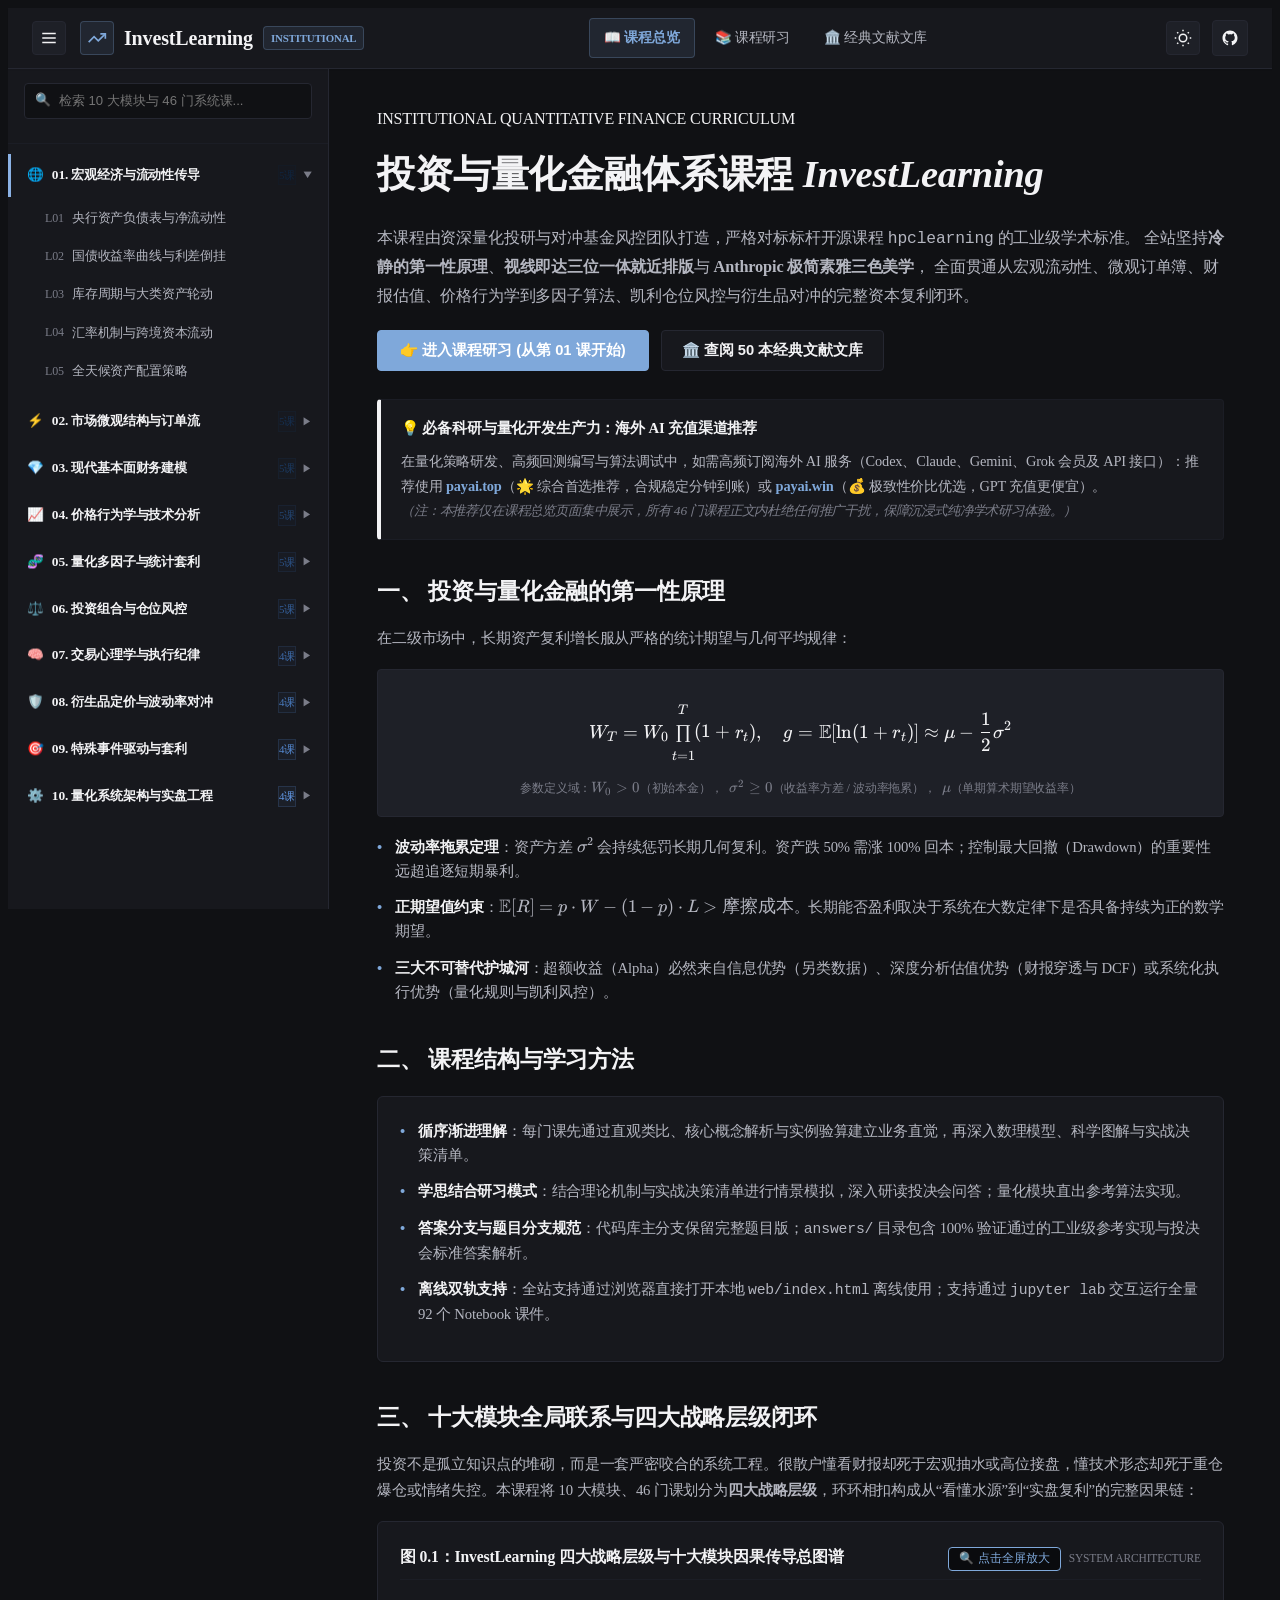
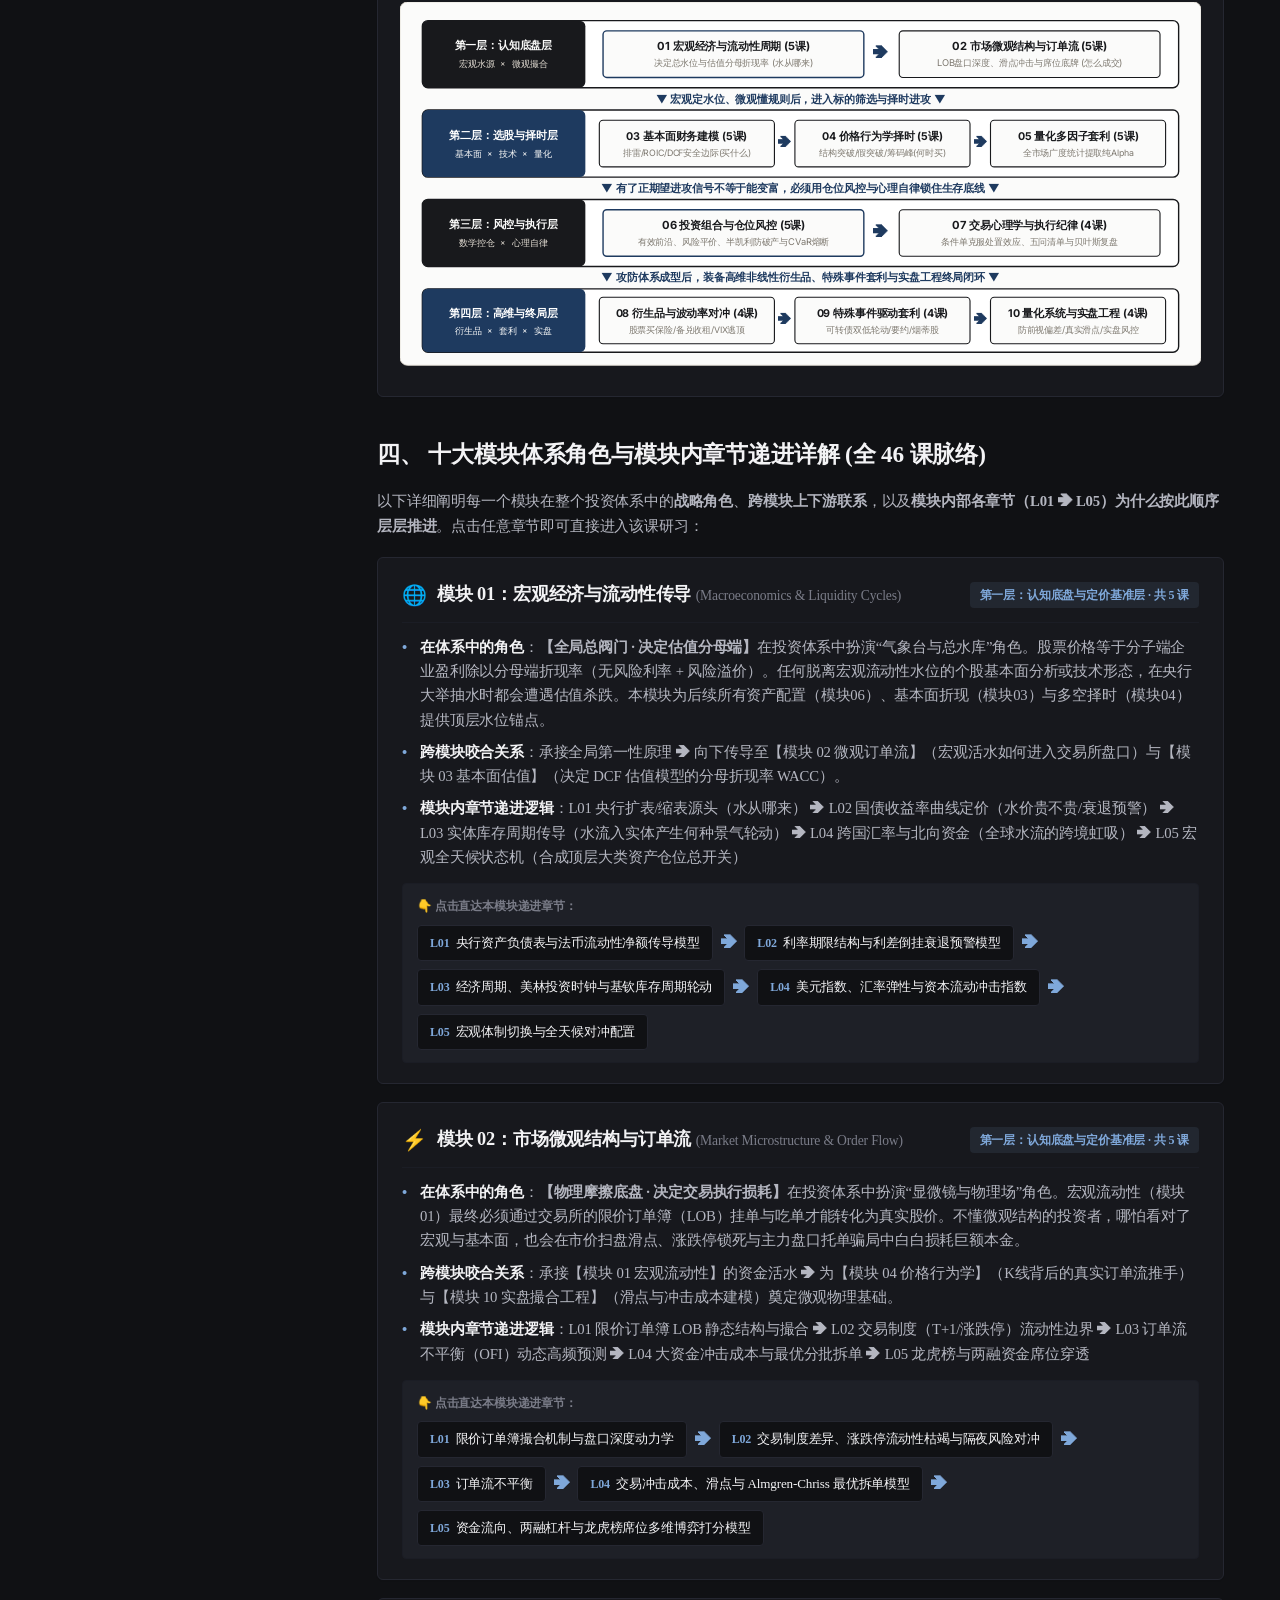
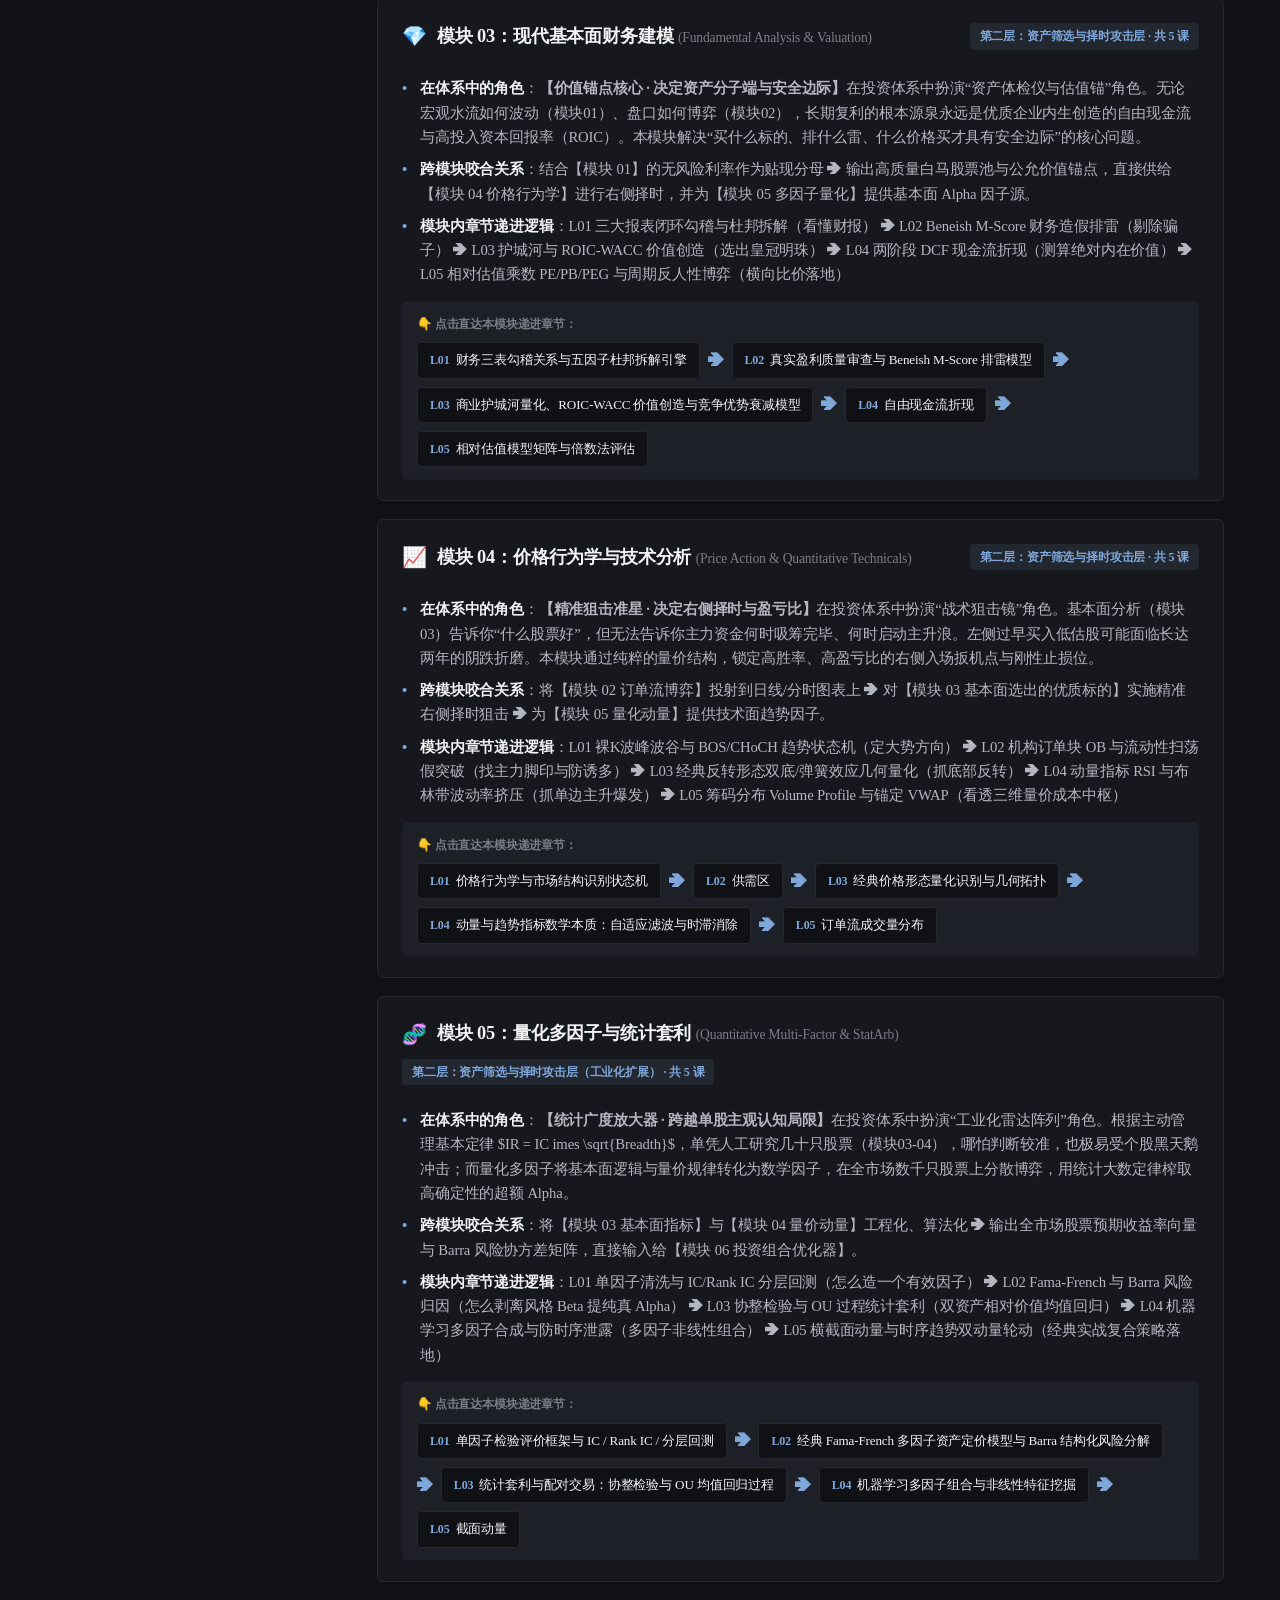
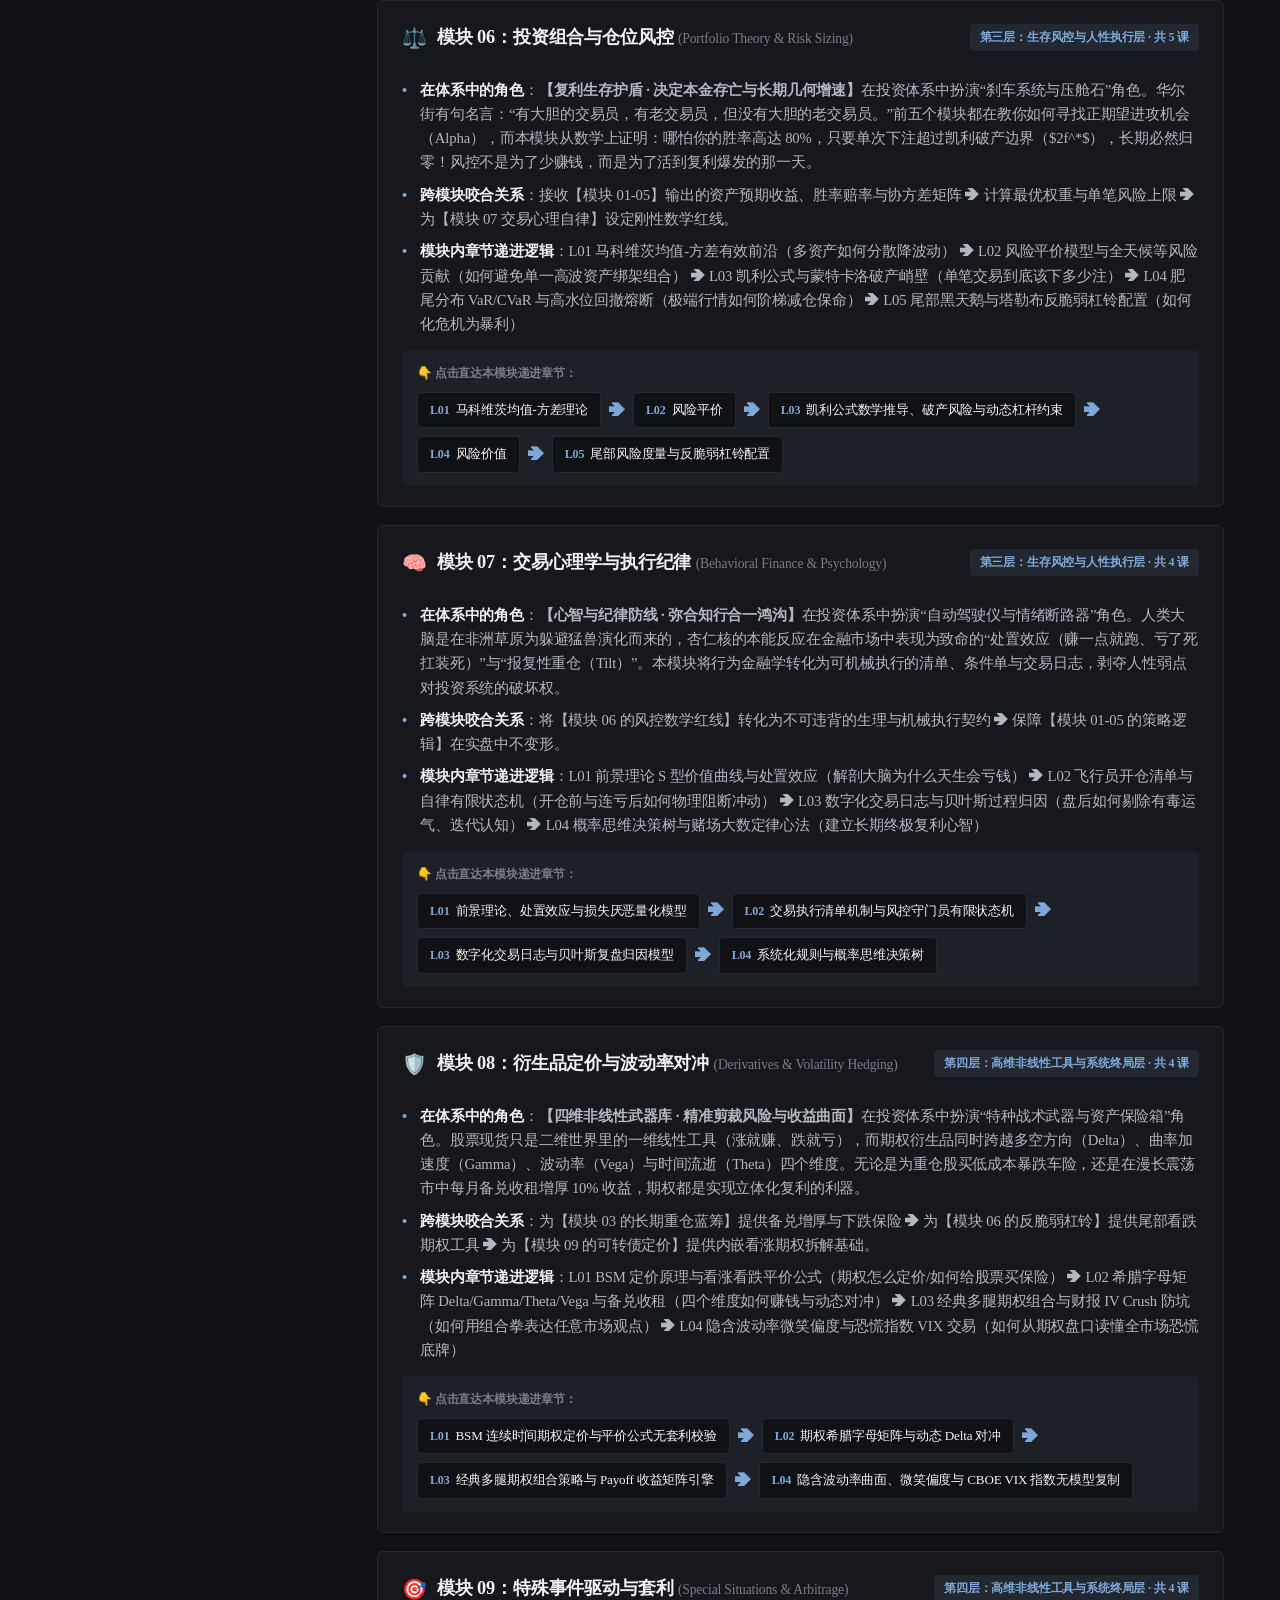
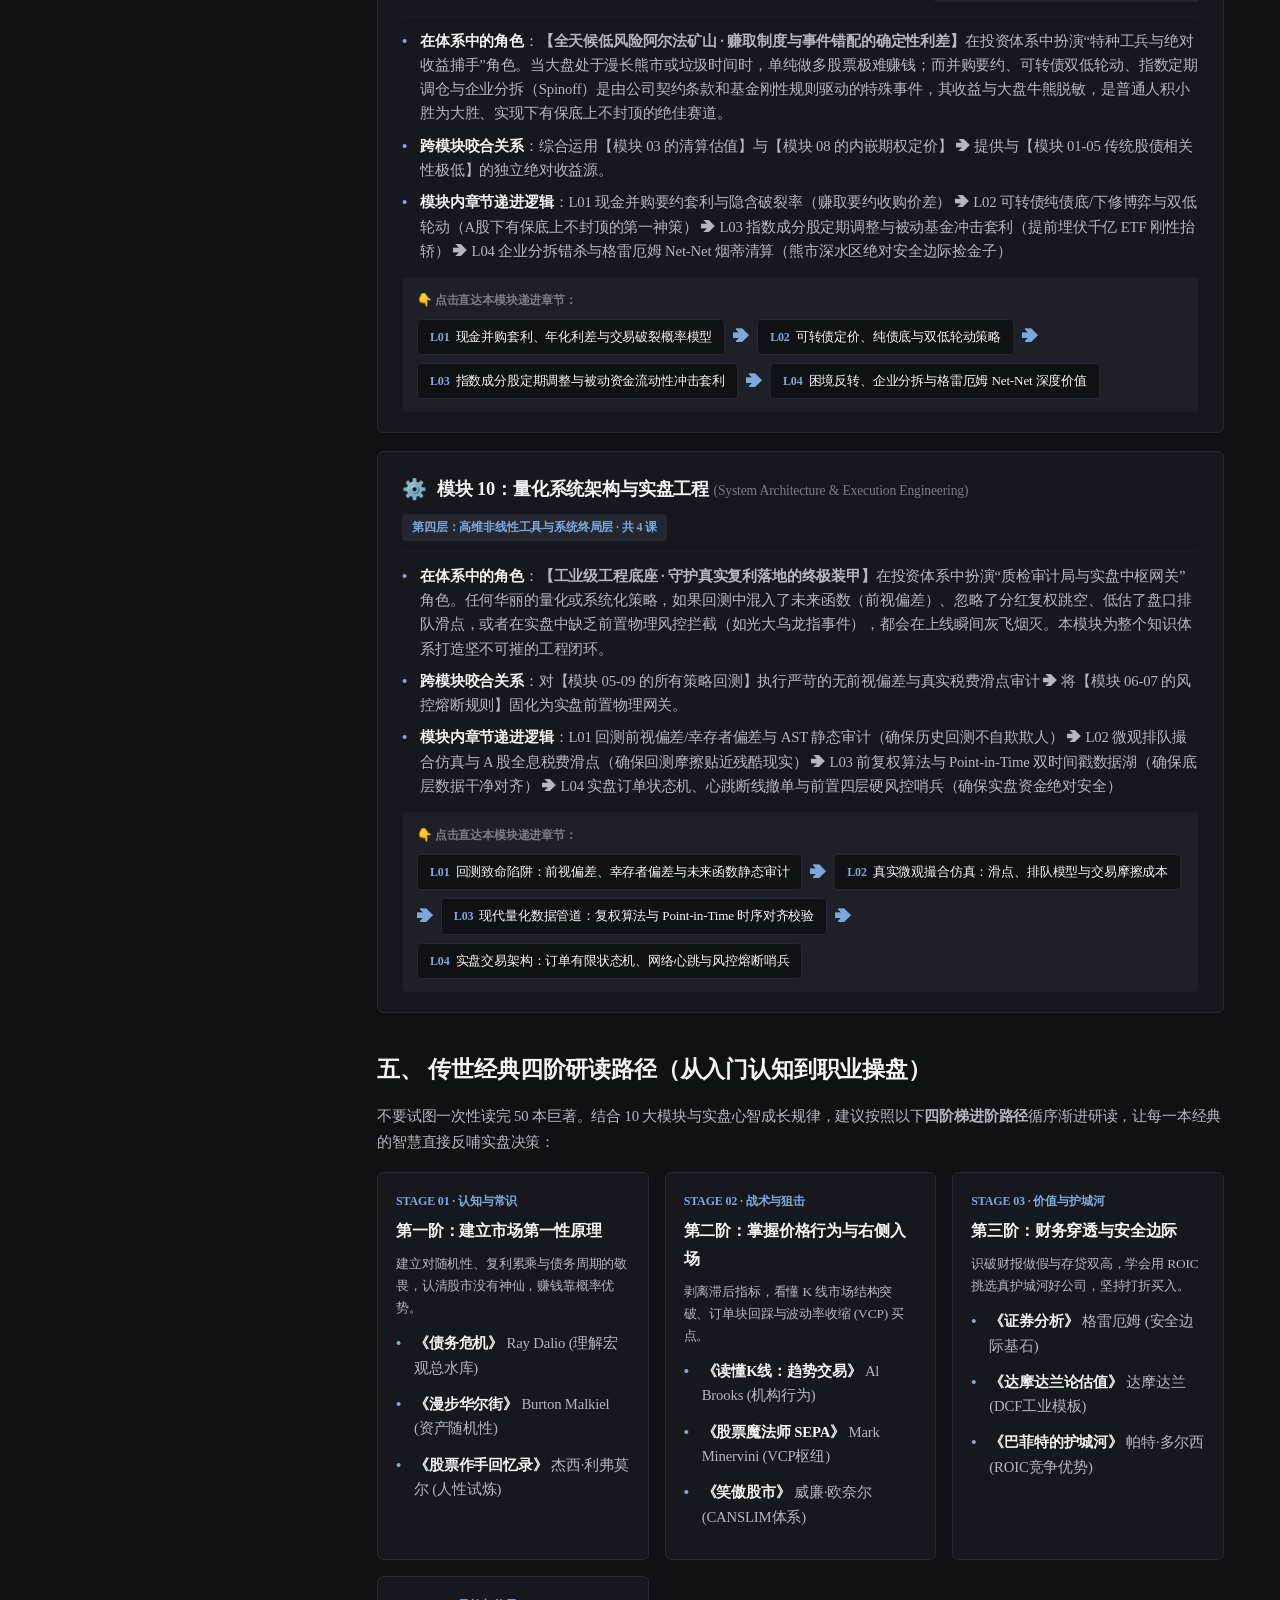
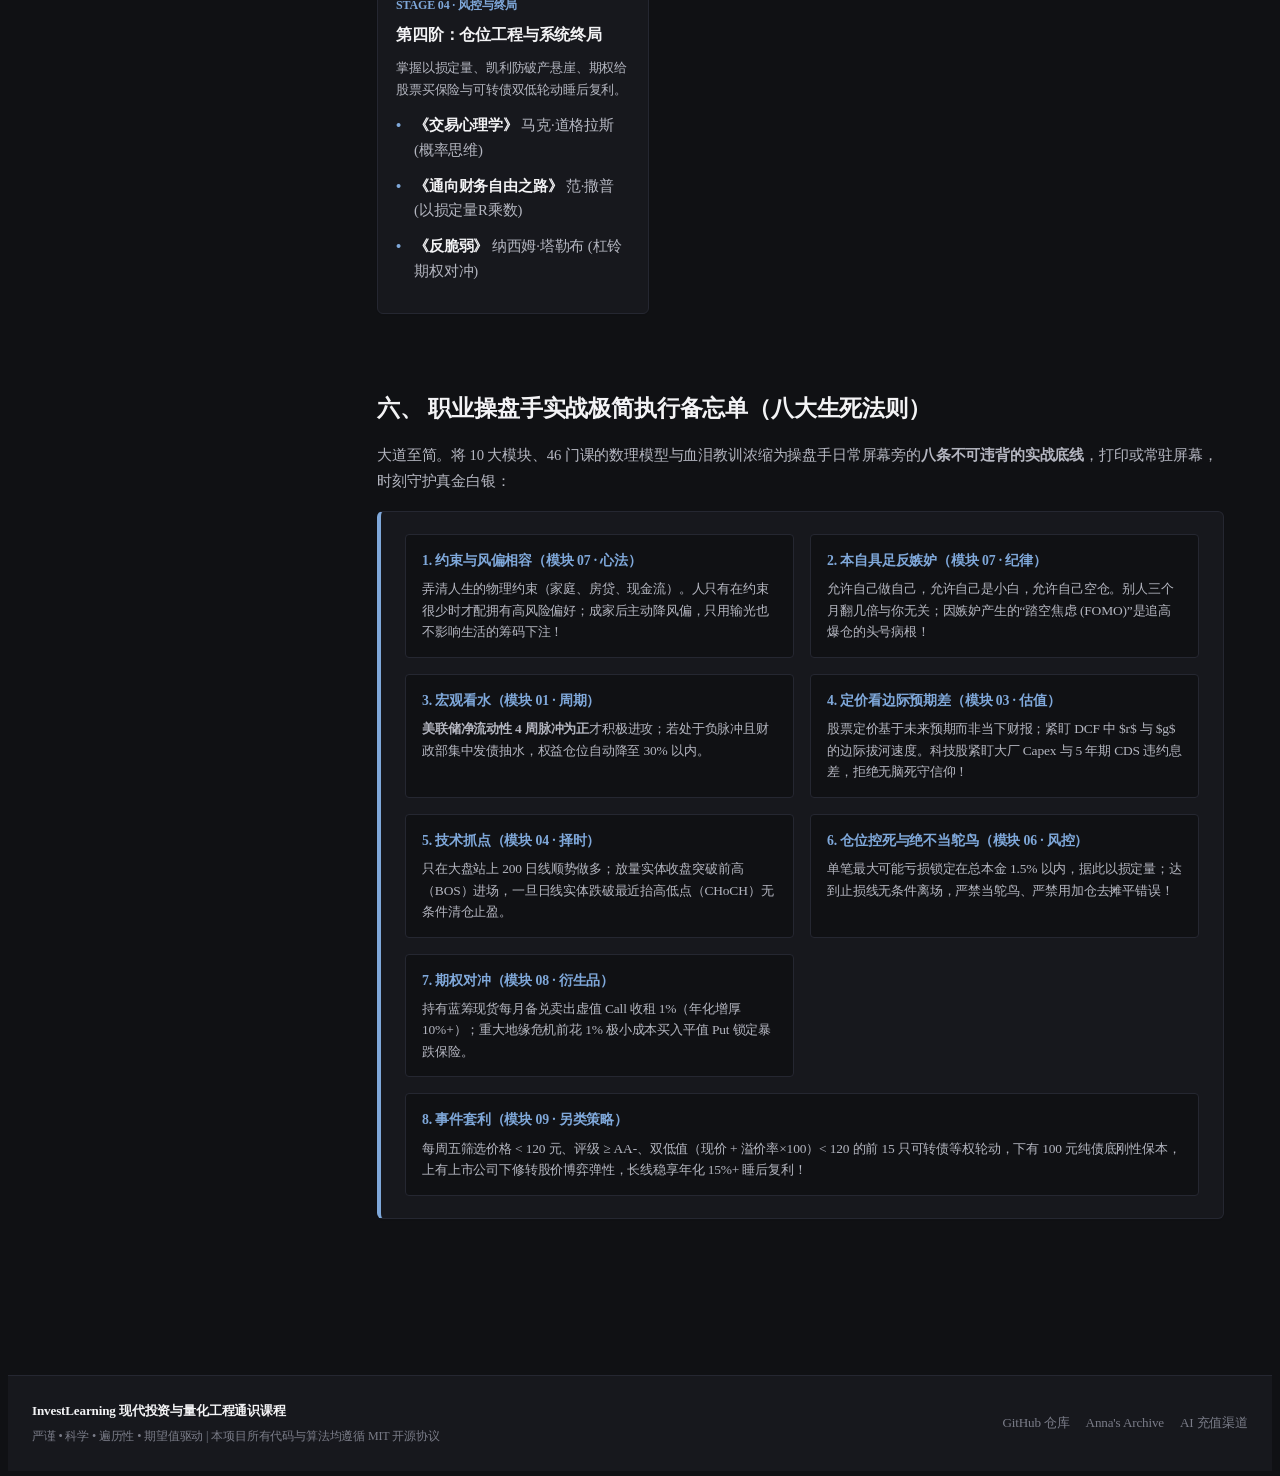
==== commit 8a2be8ea: "feat: integrate Qin Xiaoming investment philosophy into curriculum (constraint-risk compatibility, a" ====
--- a/index.html
+++ b/index.html
@@ -9,7 +9,7 @@
   <link rel="preconnect" href="https://fonts.gstatic.com" crossorigin>
   <link href="https://fonts.googleapis.com/css2?family=Inter:wght@400;500;600;700&family=JetBrains+Mono:wght@400;500;600&family=Newsreader:ital,opsz,wght@0,6..72,400;0,6..72,600;1,6..72,400&display=swap" rel="stylesheet">
   
-  <link rel="stylesheet" href="css/style.css?v=20261018_v30">
+  <link rel="stylesheet" href="css/style.css?v=20261021_v31">
   
   <!-- KaTeX High-Performance Math Engine (Vendored Local + Cloudflare Fast CDN Fallback) -->
   <link rel="stylesheet" href="vendor/katex/katex.min.css" onerror="this.onerror=null;this.href='https://cdnjs.cloudflare.com/ajax/libs/KaTeX/0.16.9/katex.min.css';">
@@ -590,59 +590,66 @@
 
           <!-- Section 6: Institutional Trader's Core Execution Rules Cheat Sheet -->
           <div class="overview-block" style="margin-bottom:38px;">
-            <h2 class="overview-h2" style="font-family:var(--font-serif); font-size:1.45rem; margin-bottom:12px; color:var(--text-primary);">六、 职业操盘手实战极简执行备忘单（七大生死法则）</h2>
+            <h2 class="overview-h2" style="font-family:var(--font-serif); font-size:1.45rem; margin-bottom:12px; color:var(--text-primary);">六、 职业操盘手实战极简执行备忘单（八大生死法则）</h2>
             <p style="margin-bottom:16px; font-size:0.92rem; color:var(--text-secondary); line-height:1.75;">
-              大道至简。将 10 大模块、46 门课的精华浓缩为操盘手日常屏幕旁的<strong>七条不可违背的实战底线</strong>，打印或常驻屏幕，时刻守护真金白银：
+              大道至简。将 10 大模块、46 门课的数理模型与血泪教训浓缩为操盘手日常屏幕旁的<strong>八条不可违背的实战底线</strong>，打印或常驻屏幕，时刻守护真金白银：
             </p>
 
             <div class="diagram-card" style="margin:0; padding:22px 24px; border-left:4px solid var(--claude-terracotta);">
               <div style="display:grid; grid-template-columns:repeat(auto-fit, minmax(320px, 1fr)); gap:16px;">
                 <div style="background:var(--bg-primary); padding:14px 16px; border-radius:var(--radius-sm); border:1px solid var(--border-primary);">
-                  <div style="font-size:0.86rem; font-weight:700; color:var(--claude-terracotta); margin-bottom:6px;">1. 宏观看水（模块 01）</div>
+                  <div style="font-size:0.86rem; font-weight:700; color:var(--claude-terracotta); margin-bottom:6px;">1. 约束与风偏相容（模块 07 · 心法）</div>
+                  <div style="font-size:0.84rem; line-height:1.6; color:var(--text-secondary);">
+                    弄清人生的物理约束（家庭、房贷、现金流）。人只有在约束很少时才配拥有高风险偏好；成家后主动降风偏，只用输光也不影响生活的筹码下注！
+                  </div>
+                </div>
+
+                <div style="background:var(--bg-primary); padding:14px 16px; border-radius:var(--radius-sm); border:1px solid var(--border-primary);">
+                  <div style="font-size:0.86rem; font-weight:700; color:var(--claude-terracotta); margin-bottom:6px;">2. 本自具足反嫉妒（模块 07 · 纪律）</div>
+                  <div style="font-size:0.84rem; line-height:1.6; color:var(--text-secondary);">
+                    允许自己做自己，允许自己是小白，允许自己空仓。别人三个月翻几倍与你无关；因嫉妒产生的“踏空焦虑 (FOMO)”是追高爆仓的头号病根！
+                  </div>
+                </div>
+
+                <div style="background:var(--bg-primary); padding:14px 16px; border-radius:var(--radius-sm); border:1px solid var(--border-primary);">
+                  <div style="font-size:0.86rem; font-weight:700; color:var(--claude-terracotta); margin-bottom:6px;">3. 宏观看水（模块 01 · 周期）</div>
                   <div style="font-size:0.84rem; line-height:1.6; color:var(--text-secondary);">
                     <b>美联储净流动性 4 周脉冲为正</b>才积极进攻；若处于负脉冲且财政部集中发债抽水，权益仓位自动降至 30% 以内。
                   </div>
                 </div>
 
                 <div style="background:var(--bg-primary); padding:14px 16px; border-radius:var(--radius-sm); border:1px solid var(--border-primary);">
-                  <div style="font-size:0.86rem; font-weight:700; color:var(--claude-terracotta); margin-bottom:6px;">2. 盘口看单（模块 02）</div>
+                  <div style="font-size:0.86rem; font-weight:700; color:var(--claude-terracotta); margin-bottom:6px;">4. 定价看边际预期差（模块 03 · 估值）</div>
                   <div style="font-size:0.84rem; line-height:1.6; color:var(--text-secondary);">
-                    严禁用市价单买入中小盘冷门股；买入挂买一档排队做流动性提供者，单笔买量不超过日成交额的 1%，防 1%~2% 滑点被宰。
+                    股票定价基于未来预期而非当下财报；紧盯 DCF 中 $r$ 与 $g$ 的边际拔河速度。科技股紧盯大厂 Capex 与 5 年期 CDS 违约息差，拒绝无脑死守信仰！
                   </div>
                 </div>
 
                 <div style="background:var(--bg-primary); padding:14px 16px; border-radius:var(--radius-sm); border:1px solid var(--border-primary);">
-                  <div style="font-size:0.86rem; font-weight:700; color:var(--claude-terracotta); margin-bottom:6px;">3. 财报排雷（模块 03）</div>
-                  <div style="font-size:0.84rem; line-height:1.6; color:var(--text-secondary);">
-                    “存贷双高（账面趴几十亿现金却借高息贷款）”一票否决；净现比连续 3 年小于 0.8 警惕纸面富贵；好公司坚持打七折买入。
-                  </div>
-                </div>
-
-                <div style="background:var(--bg-primary); padding:14px 16px; border-radius:var(--radius-sm); border:1px solid var(--border-primary);">
-                  <div style="font-size:0.86rem; font-weight:700; color:var(--claude-terracotta); margin-bottom:6px;">4. 技术抓点（模块 04）</div>
+                  <div style="font-size:0.86rem; font-weight:700; color:var(--claude-terracotta); margin-bottom:6px;">5. 技术抓点（模块 04 · 择时）</div>
                   <div style="font-size:0.84rem; line-height:1.6; color:var(--text-secondary);">
                     只在大盘站上 200 日线顺势做多；放量实体收盘突破前高（BOS）进场，一旦日线实体跌破最近抬高低点（CHoCH）无条件清仓止盈。
                   </div>
                 </div>
 
                 <div style="background:var(--bg-primary); padding:14px 16px; border-radius:var(--radius-sm); border:1px solid var(--border-primary);">
-                  <div style="font-size:0.86rem; font-weight:700; color:var(--claude-terracotta); margin-bottom:6px;">5. 仓位控死（模块 06–07）</div>
+                  <div style="font-size:0.86rem; font-weight:700; color:var(--claude-terracotta); margin-bottom:6px;">6. 仓位控死与绝不当鸵鸟（模块 06 · 风控）</div>
                   <div style="font-size:0.84rem; line-height:1.6; color:var(--text-secondary);">
-                    单笔最大可能亏损锁定在总本金 1.5% 以内，据此倒推买入股数；执行半凯利（0.5 f*），绝不越过 2f* 破产悬崖；浮亏严禁补仓！
+                    单笔最大可能亏损锁定在总本金 1.5% 以内，据此以损定量；达到止损线无条件离场，严禁当鸵鸟、严禁用加仓去摊平错误！
                   </div>
                 </div>
 
                 <div style="background:var(--bg-primary); padding:14px 16px; border-radius:var(--radius-sm); border:1px solid var(--border-primary);">
-                  <div style="font-size:0.86rem; font-weight:700; color:var(--claude-terracotta); margin-bottom:6px;">6. 期权对冲（模块 08）</div>
+                  <div style="font-size:0.86rem; font-weight:700; color:var(--claude-terracotta); margin-bottom:6px;">7. 期权对冲（模块 08 · 衍生品）</div>
                   <div style="font-size:0.84rem; line-height:1.6; color:var(--text-secondary);">
                     持有蓝筹现货每月备兑卖出虚值 Call 收租 1%（年化增厚 10%+）；重大地缘危机前花 1% 极小成本买入平值 Put 锁定暴跌保险。
                   </div>
                 </div>
 
                 <div style="background:var(--bg-primary); padding:14px 16px; border-radius:var(--radius-sm); border:1px solid var(--border-primary); grid-column:1 / -1;">
-                  <div style="font-size:0.86rem; font-weight:700; color:var(--claude-terracotta); margin-bottom:6px;">7. 事件套利（模块 09）</div>
+                  <div style="font-size:0.86rem; font-weight:700; color:var(--claude-terracotta); margin-bottom:6px;">8. 事件套利（模块 09 · 另类策略）</div>
                   <div style="font-size:0.84rem; line-height:1.6; color:var(--text-secondary);">
-                    每周五筛选价格 &lt; 120 元、评级 &ge; AA-、双低值（现价 + 溢价率×100）&lt; 120 的前 15 只可转债等权轮动，下有 100 元纯债底刚性保本，上有上市公司下修转股价博弈弹性，长线稳享年化 15%+ 复利！
+                    每周五筛选价格 &lt; 120 元、评级 &ge; AA-、双低值（现价 + 溢价率×100）&lt; 120 的前 15 只可转债等权轮动，下有 100 元纯债底刚性保本，上有上市公司下修转股价博弈弹性，长线稳享年化 15%+ 睡后复利！
                   </div>
                 </div>
               </div>
@@ -865,9 +872,9 @@
 
 
   <!-- Scripts -->
-  <script src="js/data-curriculum.js?v=20261018_v30"></script>
-  <script src="js/data-books.js?v=20261018_v30"></script>
-  <script src="js/charts.js?v=20261018_v30"></script>
-  <script src="js/app.js?v=20261018_v30"></script>
+  <script src="js/data-curriculum.js?v=20261021_v31"></script>
+  <script src="js/data-books.js?v=20261021_v31"></script>
+  <script src="js/charts.js?v=20261021_v31"></script>
+  <script src="js/app.js?v=20261021_v31"></script>
 </body>
 </html>
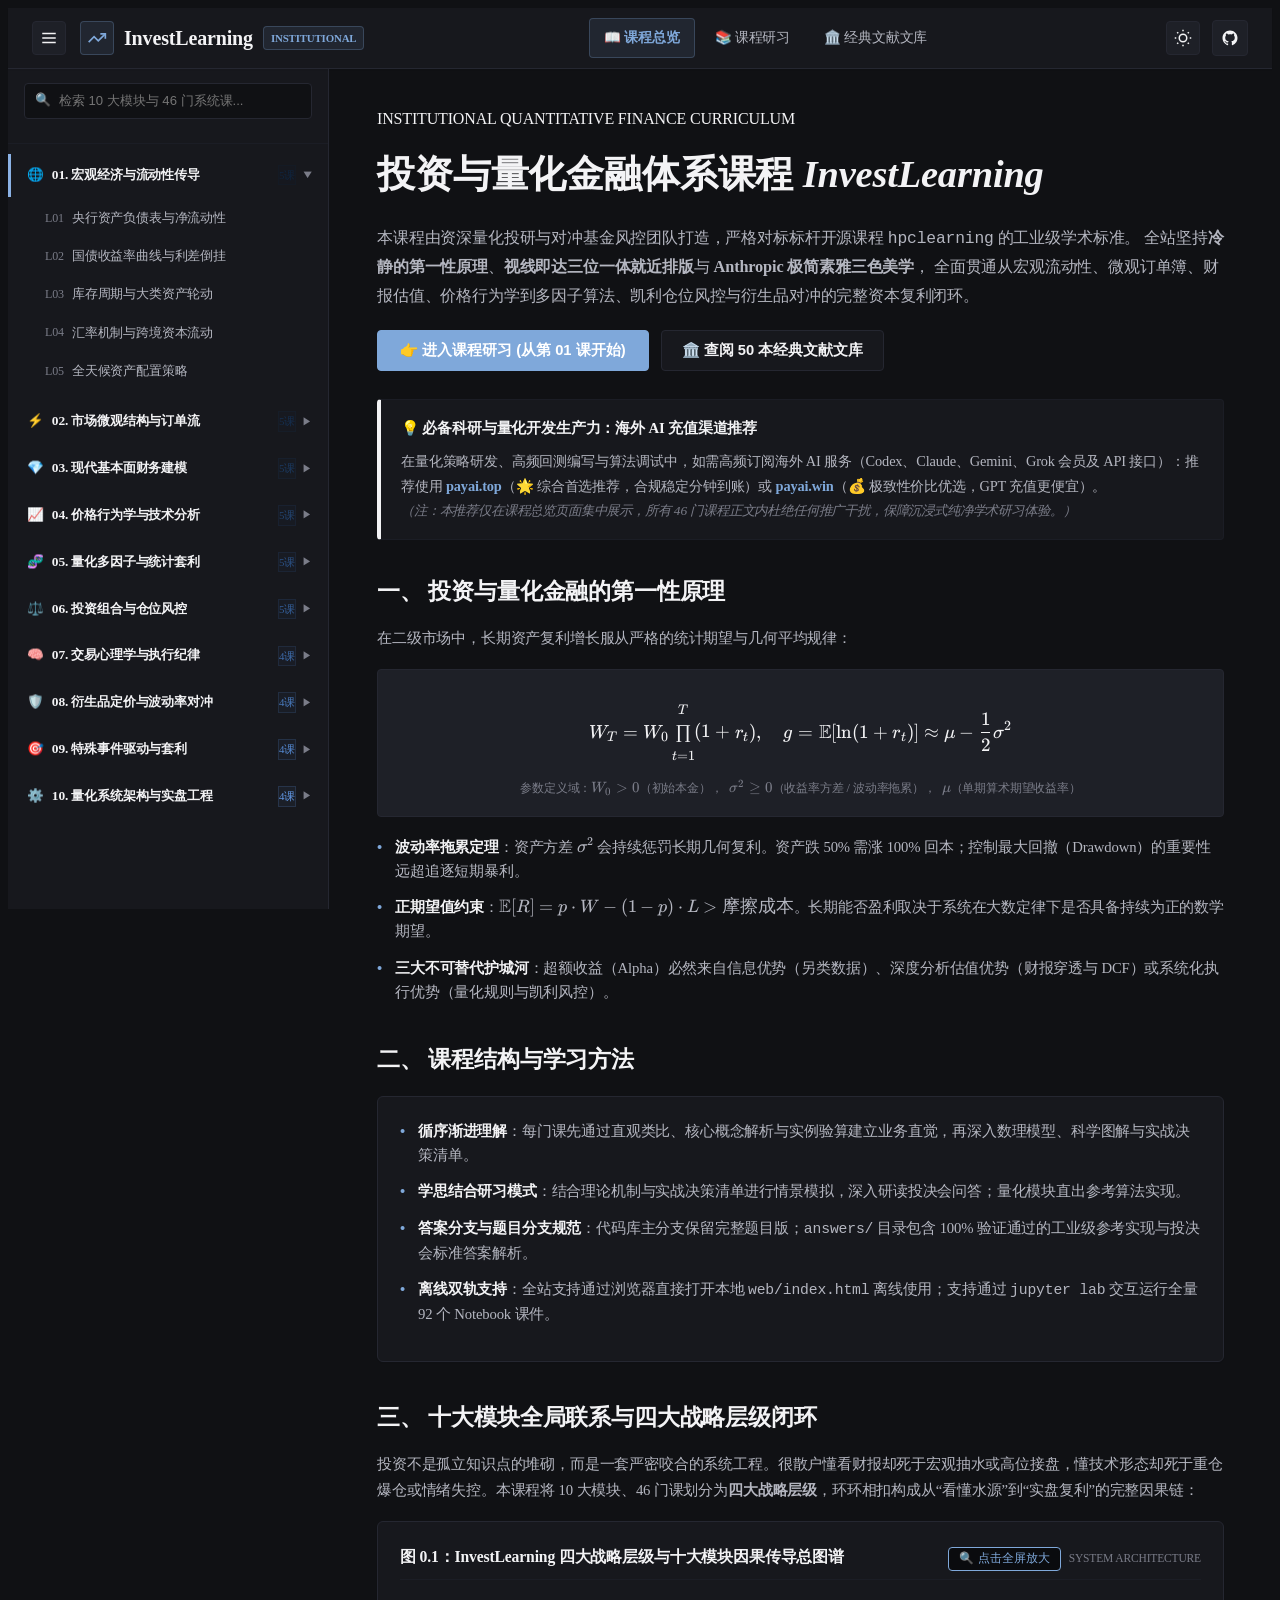
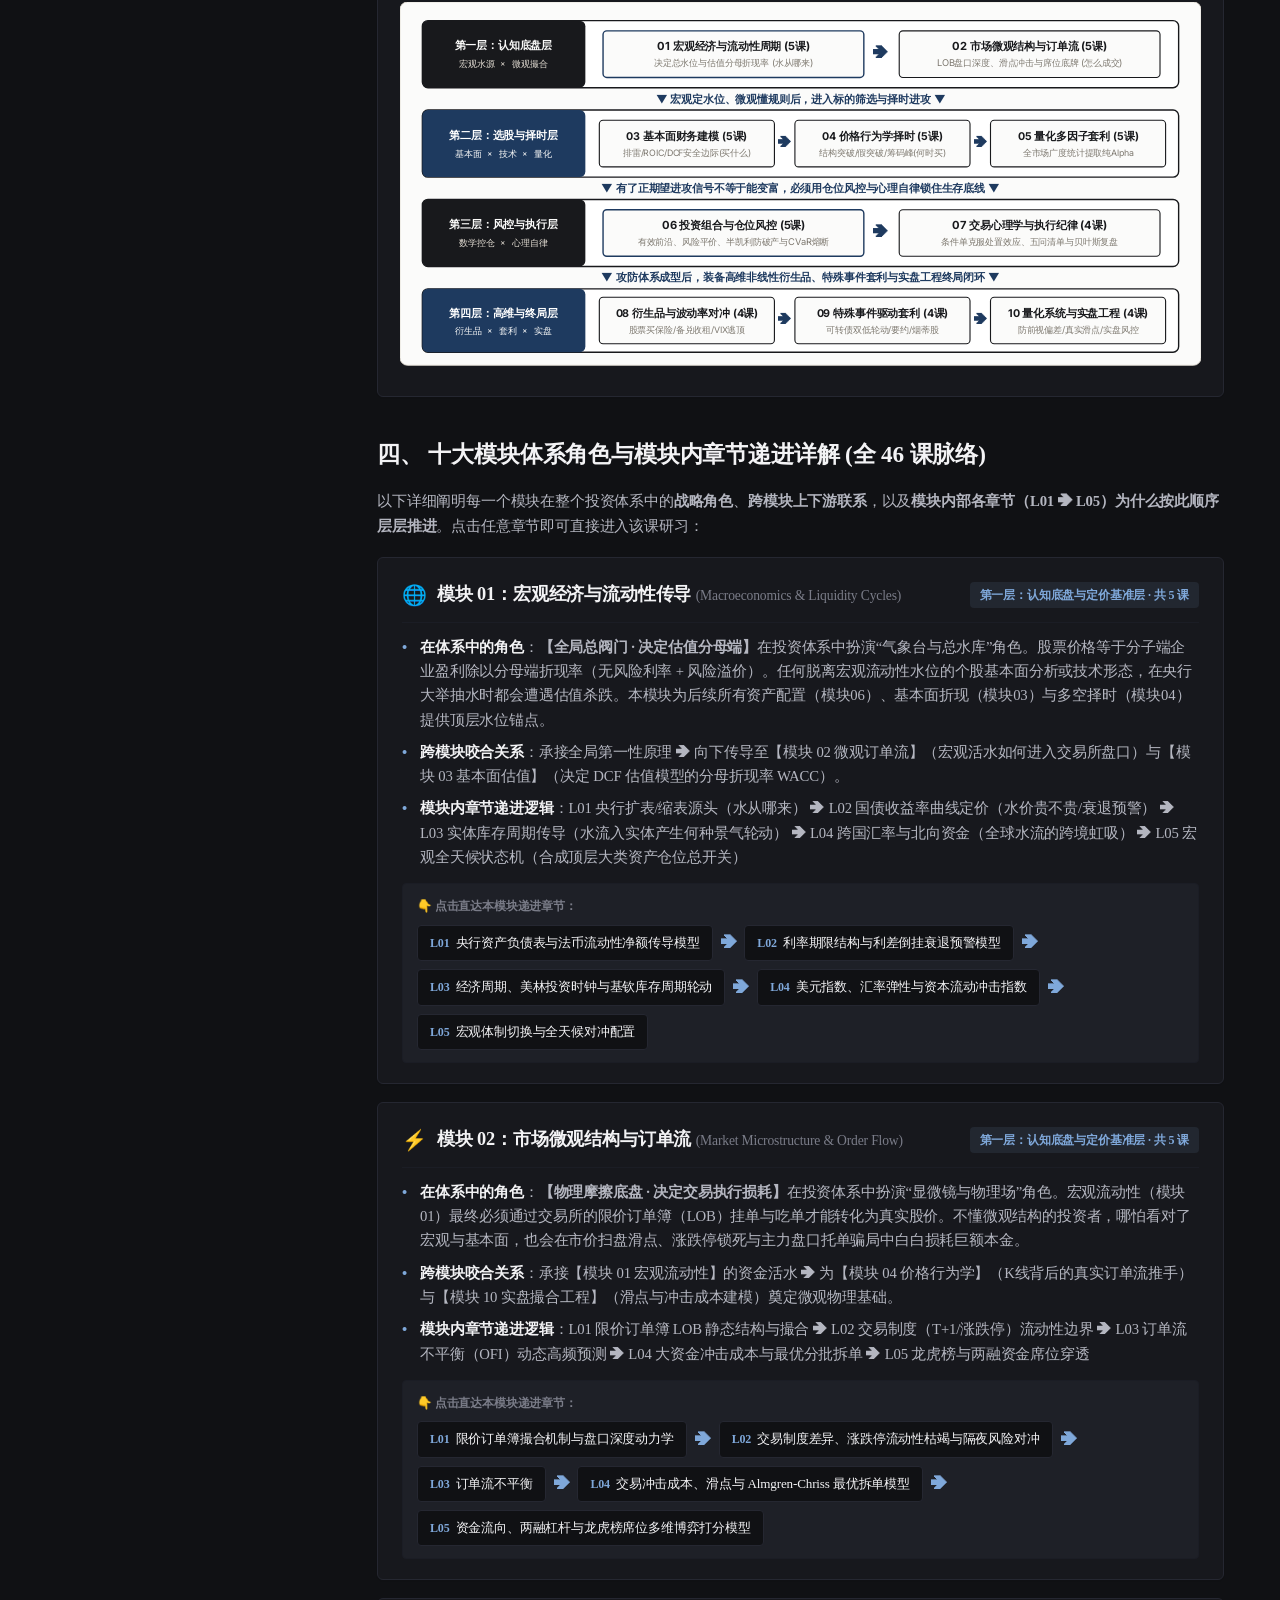
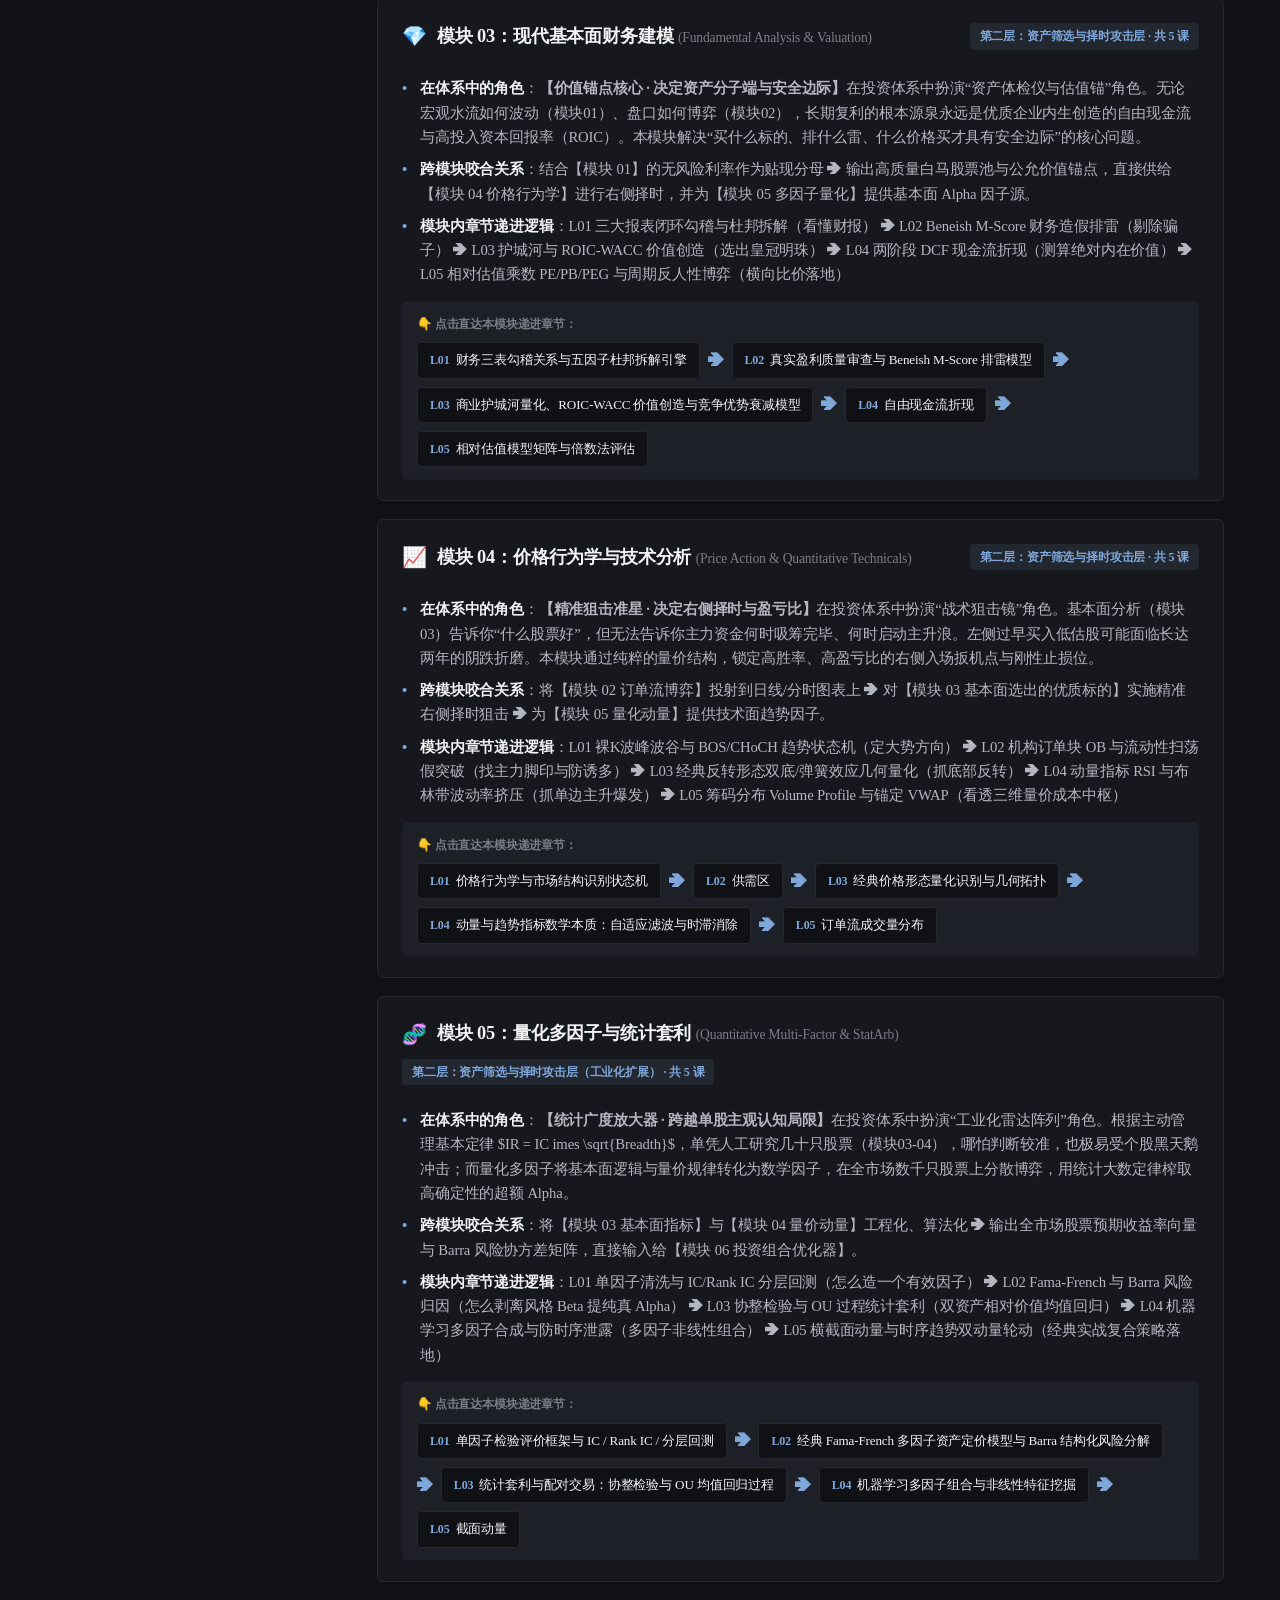
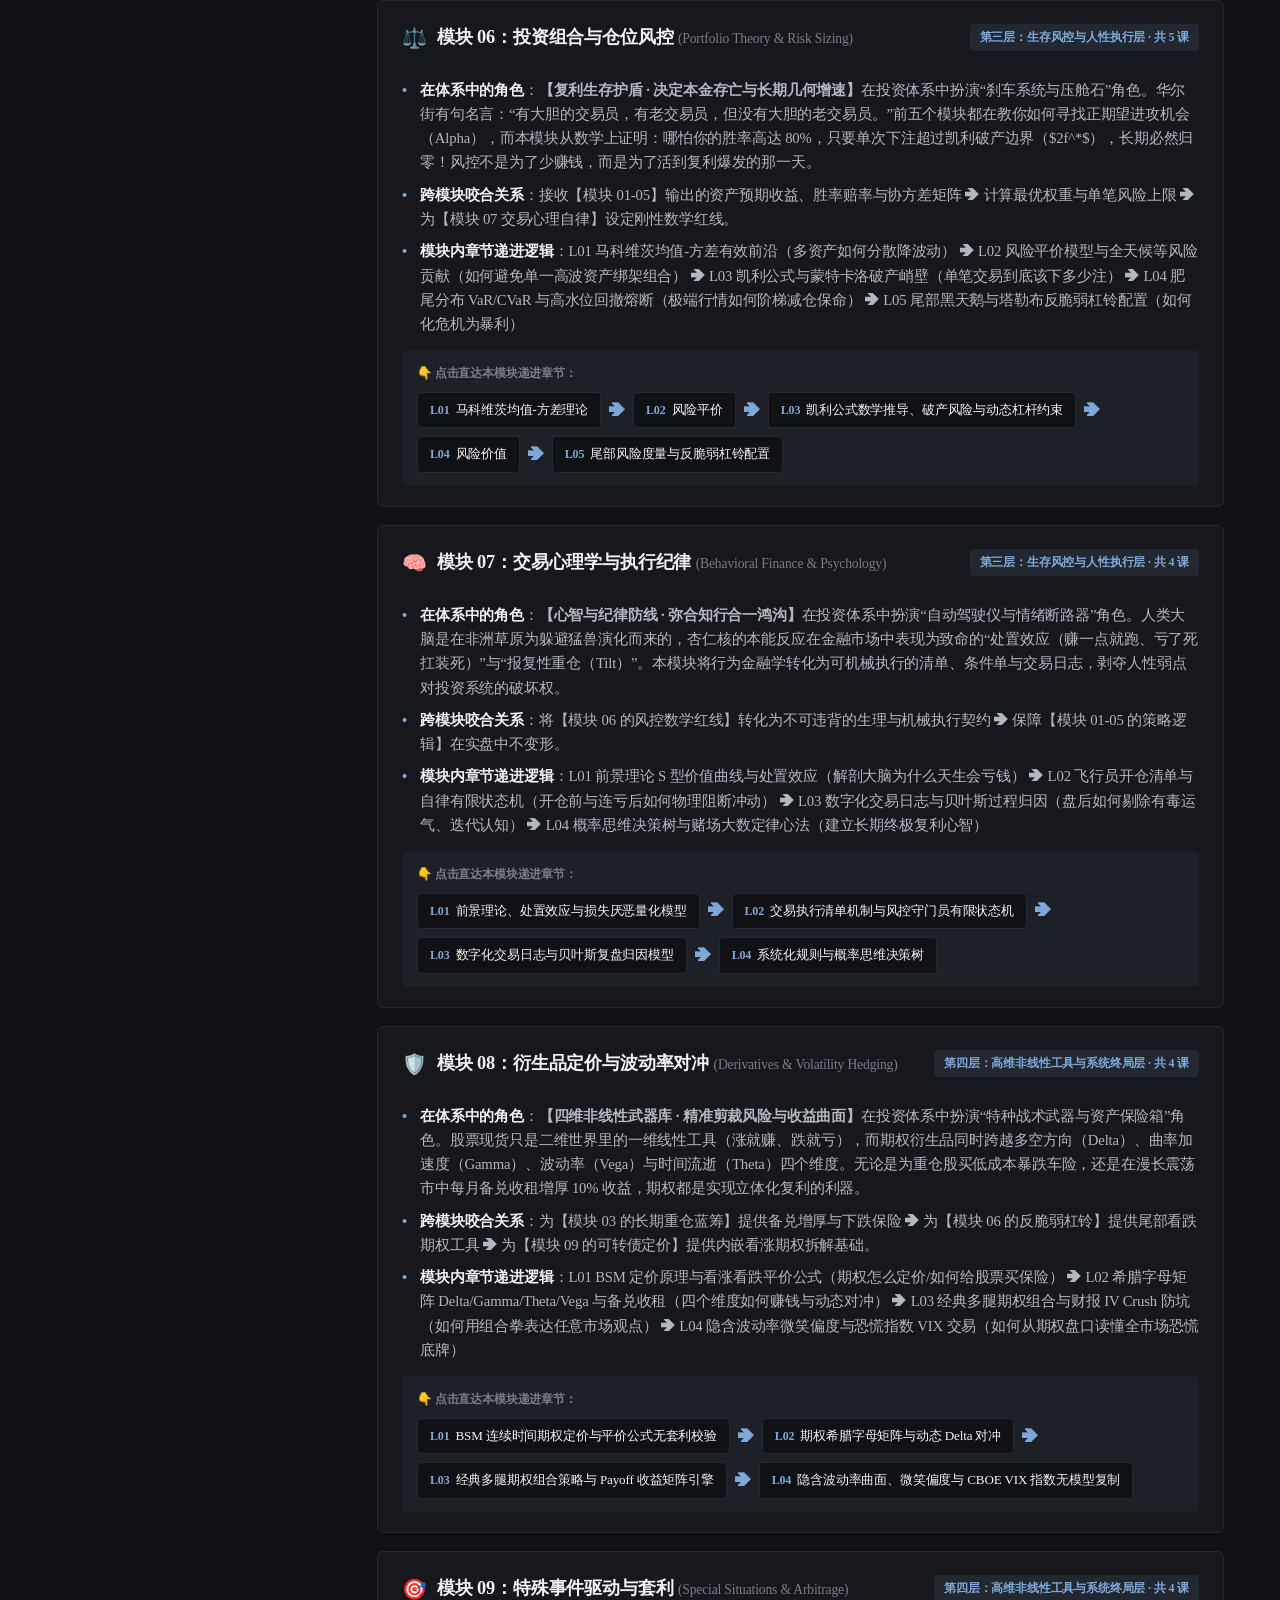
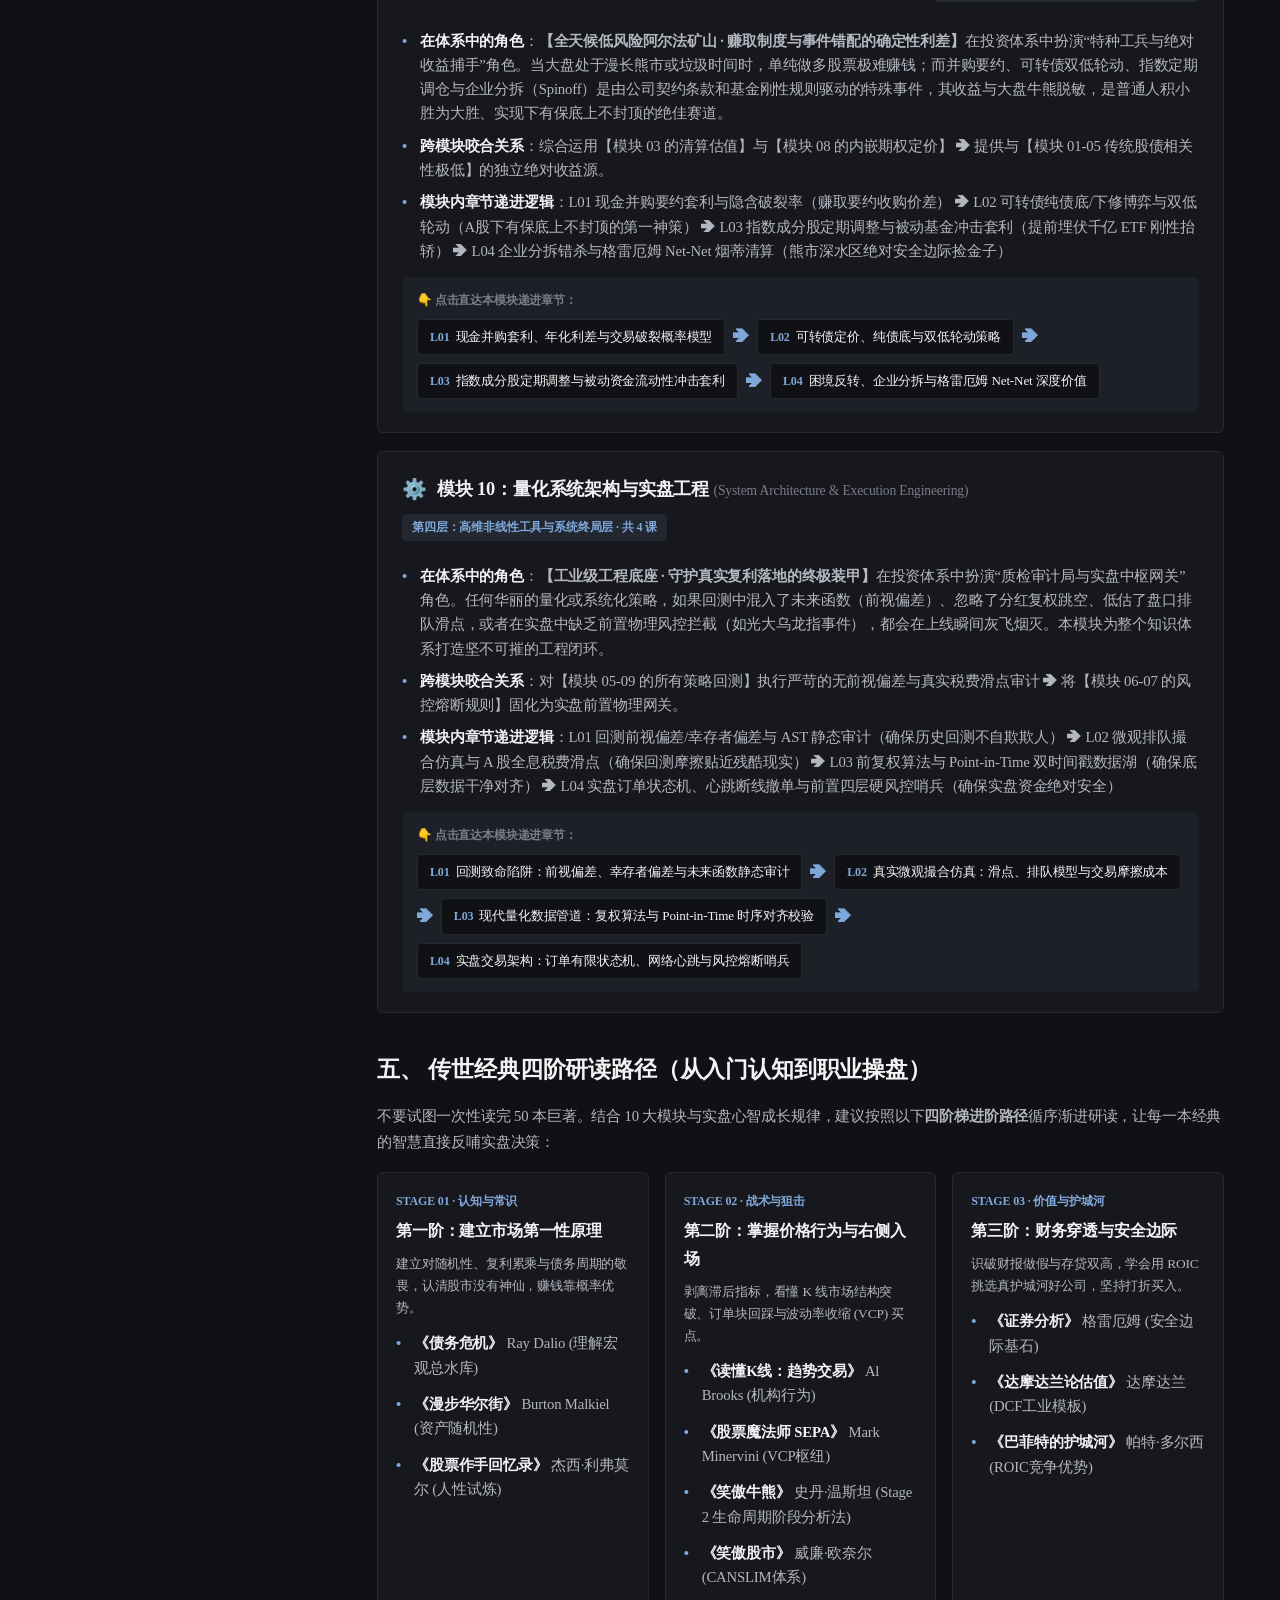
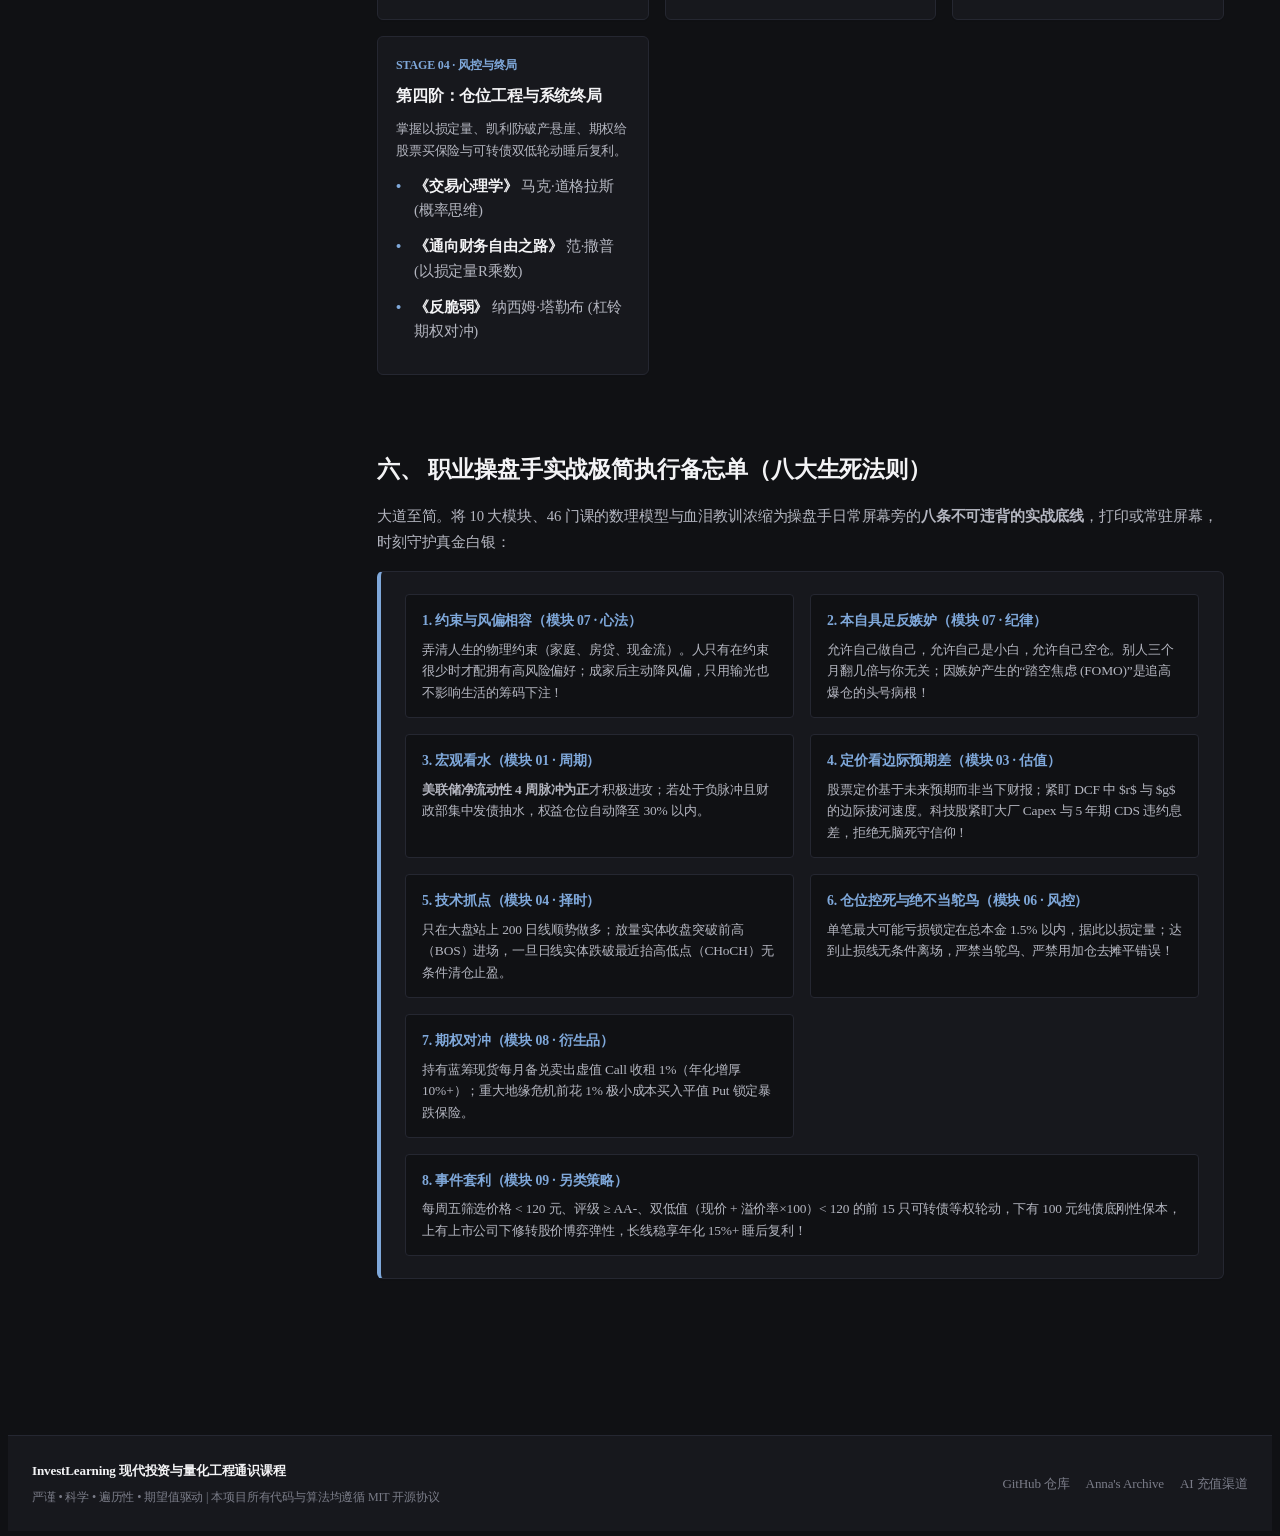
==== commit 9c2a323b: "feat: integrate Stan Weinstein Stage Analysis, two-step breakout-pullback entry, day-job cash flow l" ====
--- a/index.html
+++ b/index.html
@@ -9,7 +9,7 @@
   <link rel="preconnect" href="https://fonts.gstatic.com" crossorigin>
   <link href="https://fonts.googleapis.com/css2?family=Inter:wght@400;500;600;700&family=JetBrains+Mono:wght@400;500;600&family=Newsreader:ital,opsz,wght@0,6..72,400;0,6..72,600;1,6..72,400&display=swap" rel="stylesheet">
   
-  <link rel="stylesheet" href="css/style.css?v=20261021_v31">
+  <link rel="stylesheet" href="css/style.css?v=20261021_v32">
   
   <!-- KaTeX High-Performance Math Engine (Vendored Local + Cloudflare Fast CDN Fallback) -->
   <link rel="stylesheet" href="vendor/katex/katex.min.css" onerror="this.onerror=null;this.href='https://cdnjs.cloudflare.com/ajax/libs/KaTeX/0.16.9/katex.min.css';">
@@ -556,6 +556,7 @@
                 <ul class="label-list" style="margin:0; font-size:0.82rem;">
                   <li><strong>《读懂K线：趋势交易》</strong> Al Brooks (机构行为)</li>
                   <li><strong>《股票魔法师 SEPA》</strong> Mark Minervini (VCP枢纽)</li>
+                  <li><strong>《笑傲牛熊》</strong> 史丹·温斯坦 (Stage 2 生命周期阶段分析法)</li>
                   <li><strong>《笑傲股市》</strong> 威廉·欧奈尔 (CANSLIM体系)</li>
                 </ul>
               </div>
@@ -872,9 +873,9 @@
 
 
   <!-- Scripts -->
-  <script src="js/data-curriculum.js?v=20261021_v31"></script>
-  <script src="js/data-books.js?v=20261021_v31"></script>
-  <script src="js/charts.js?v=20261021_v31"></script>
-  <script src="js/app.js?v=20261021_v31"></script>
+  <script src="js/data-curriculum.js?v=20261021_v32"></script>
+  <script src="js/data-books.js?v=20261021_v32"></script>
+  <script src="js/charts.js?v=20261021_v32"></script>
+  <script src="js/app.js?v=20261021_v32"></script>
 </body>
 </html>
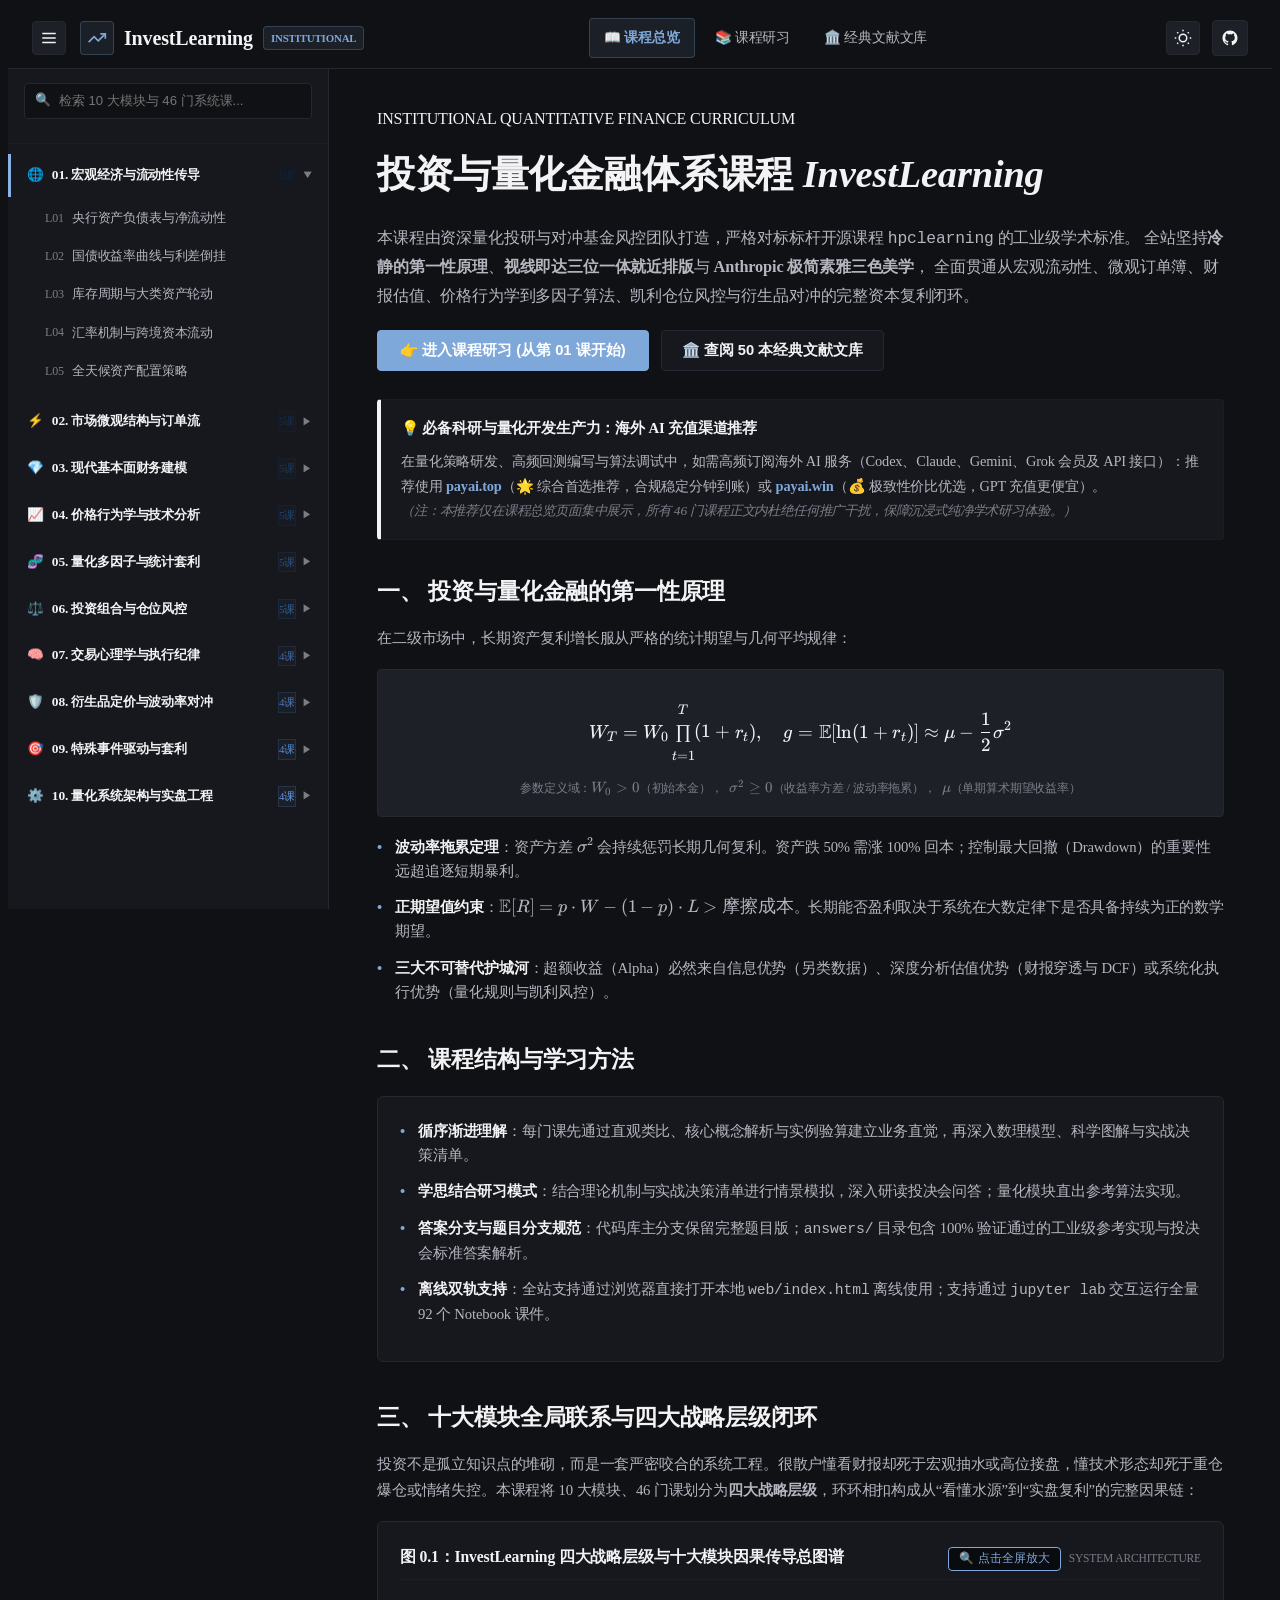
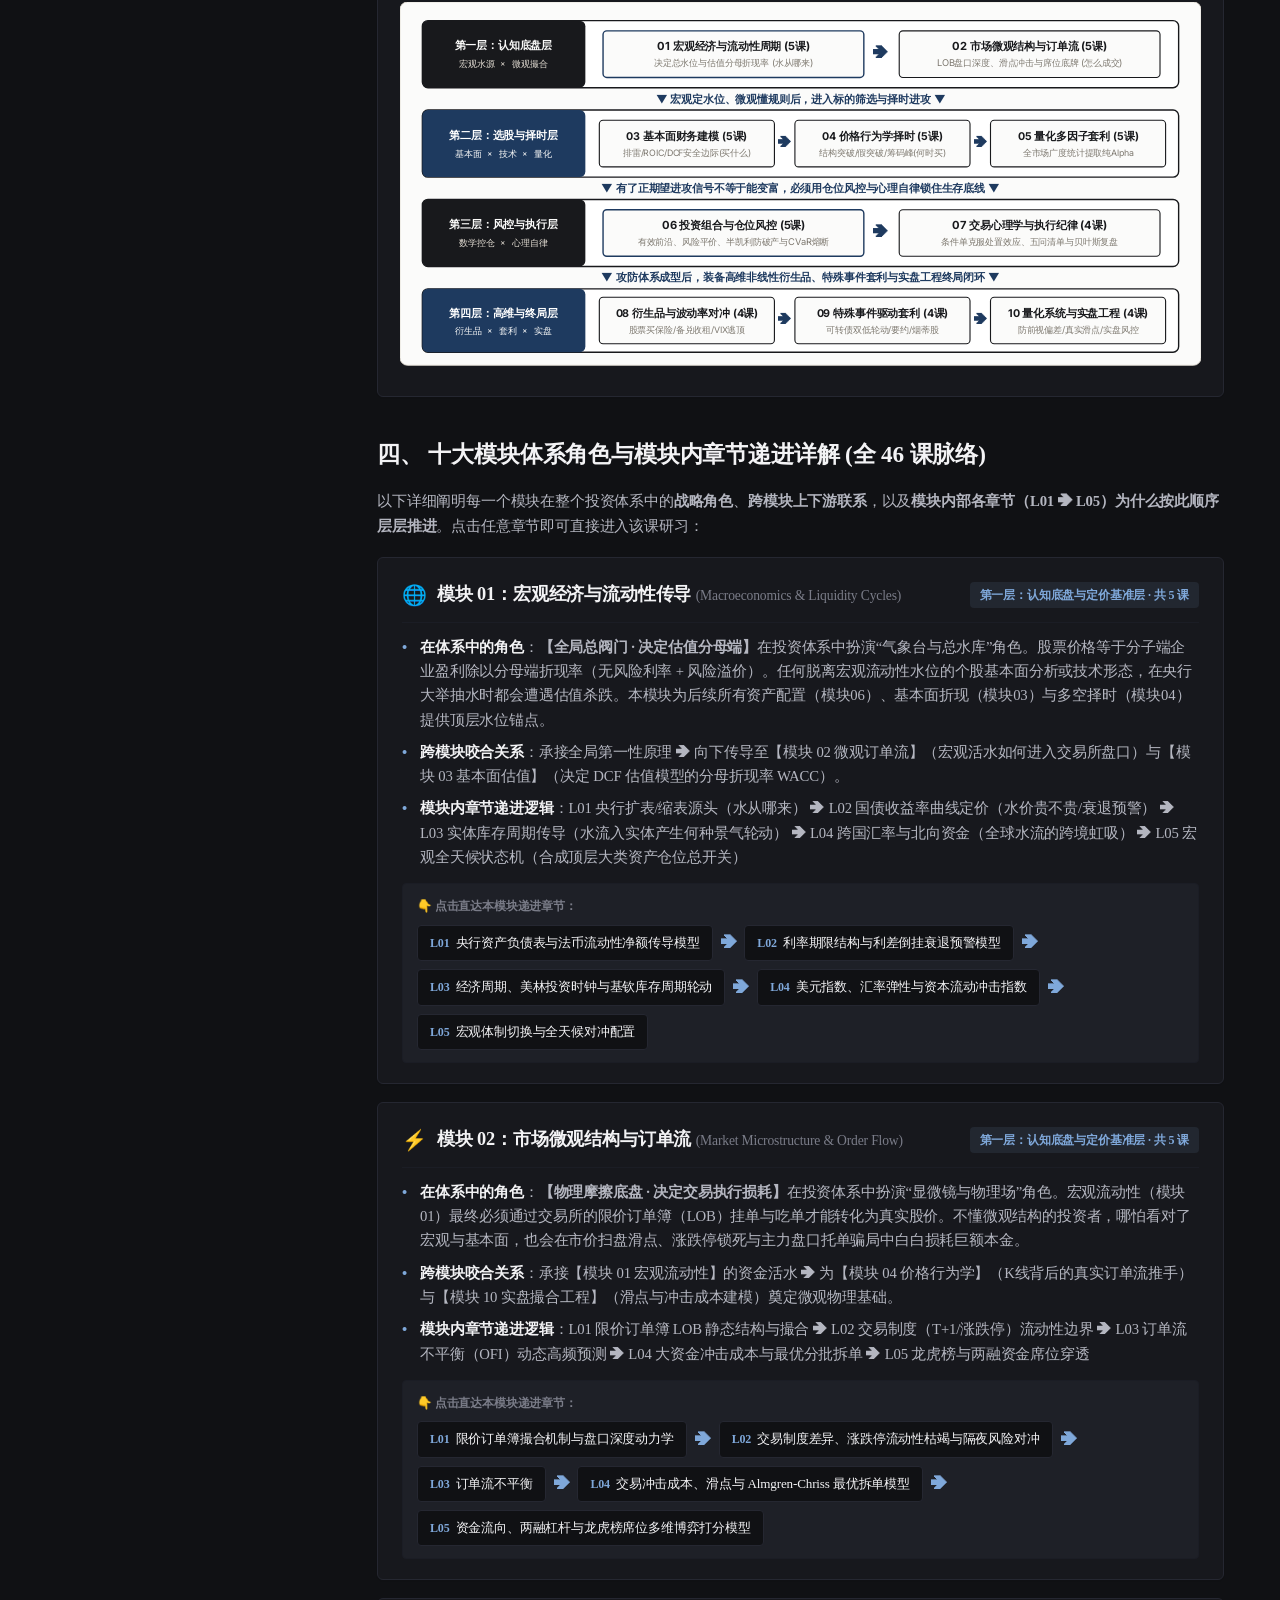
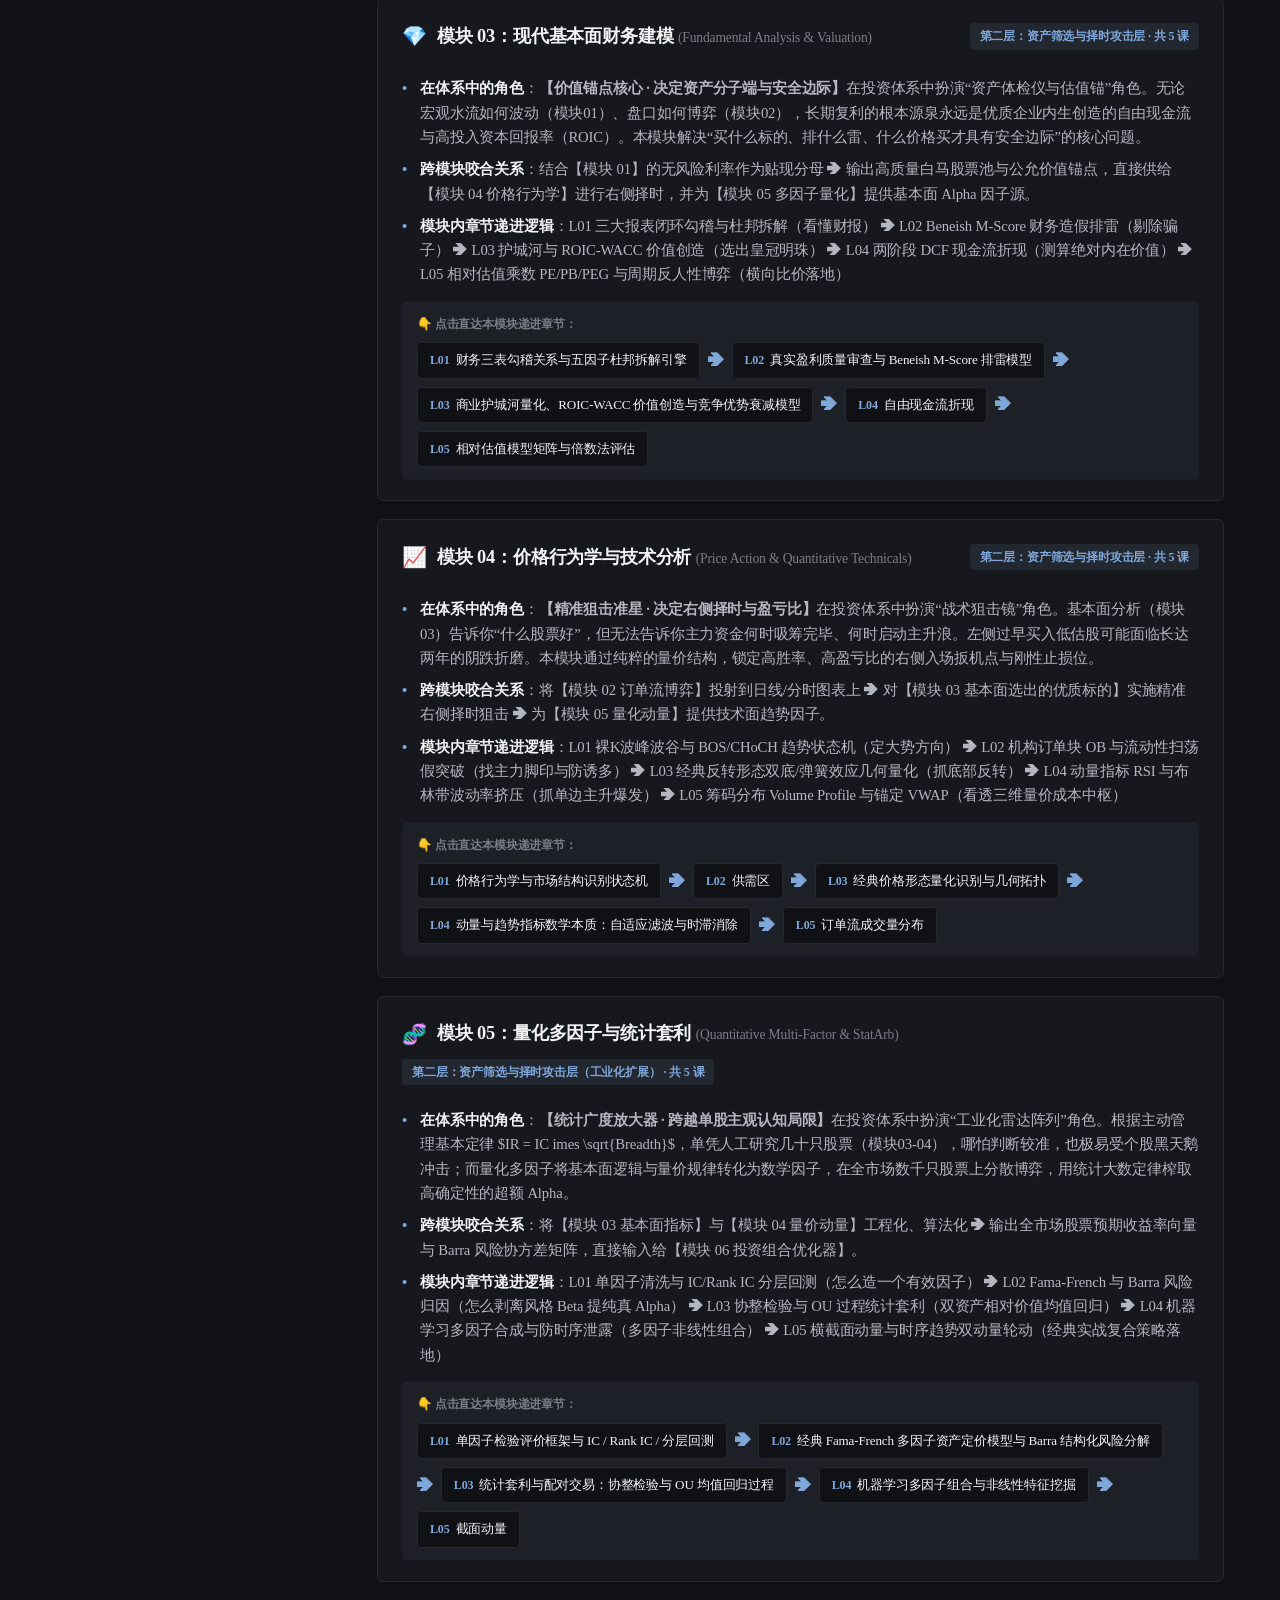
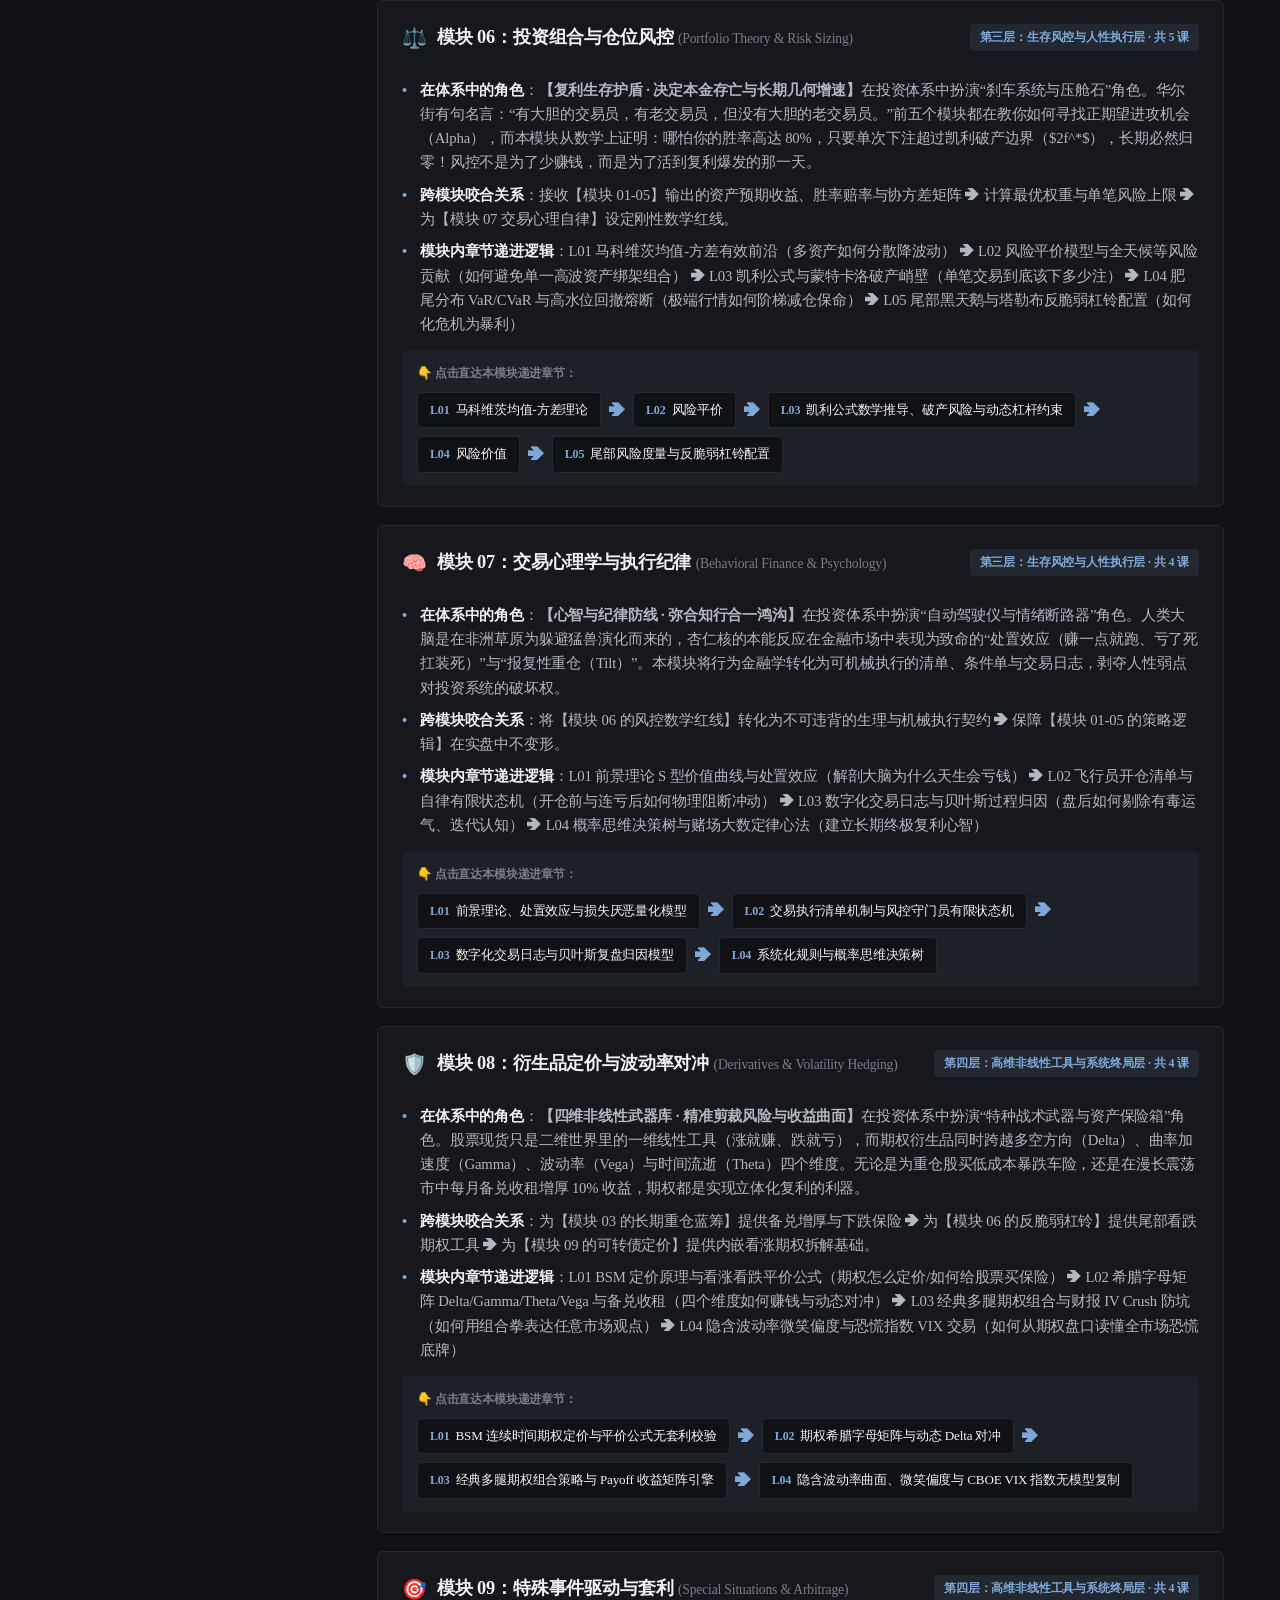
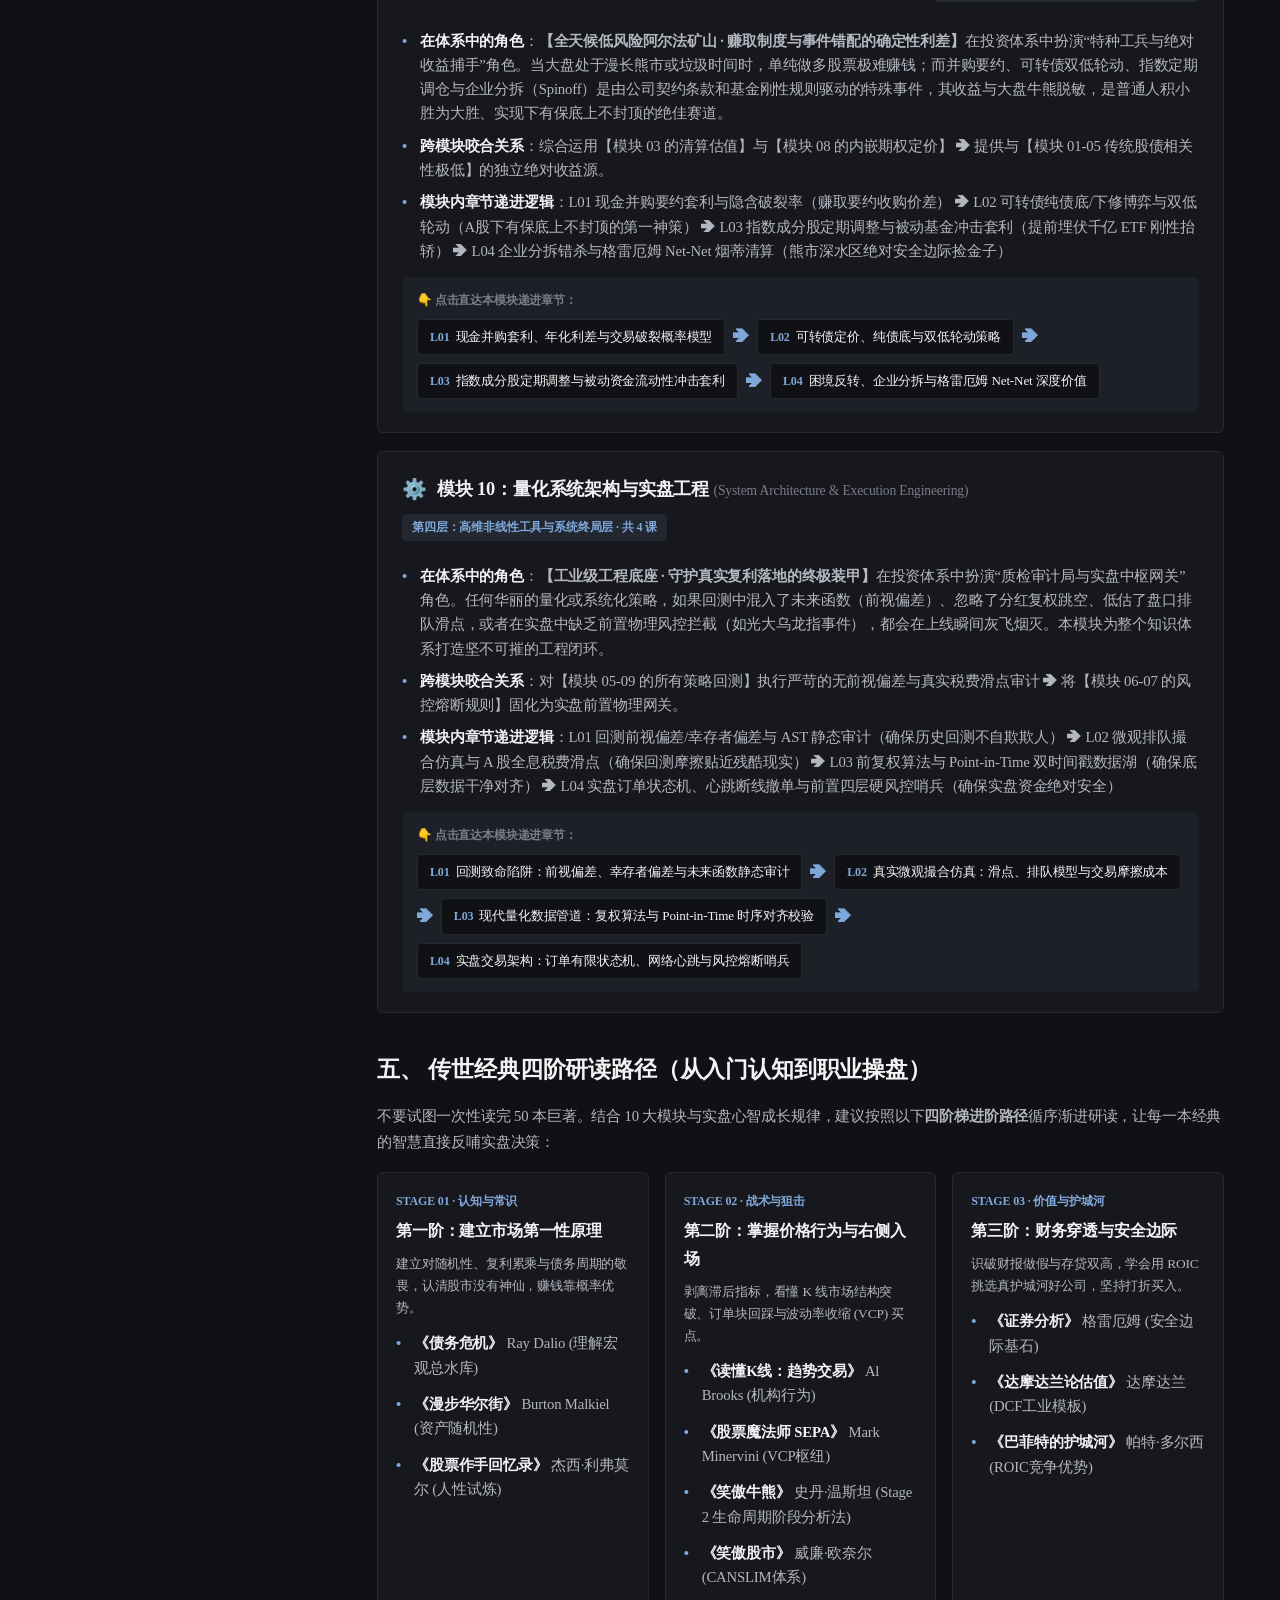
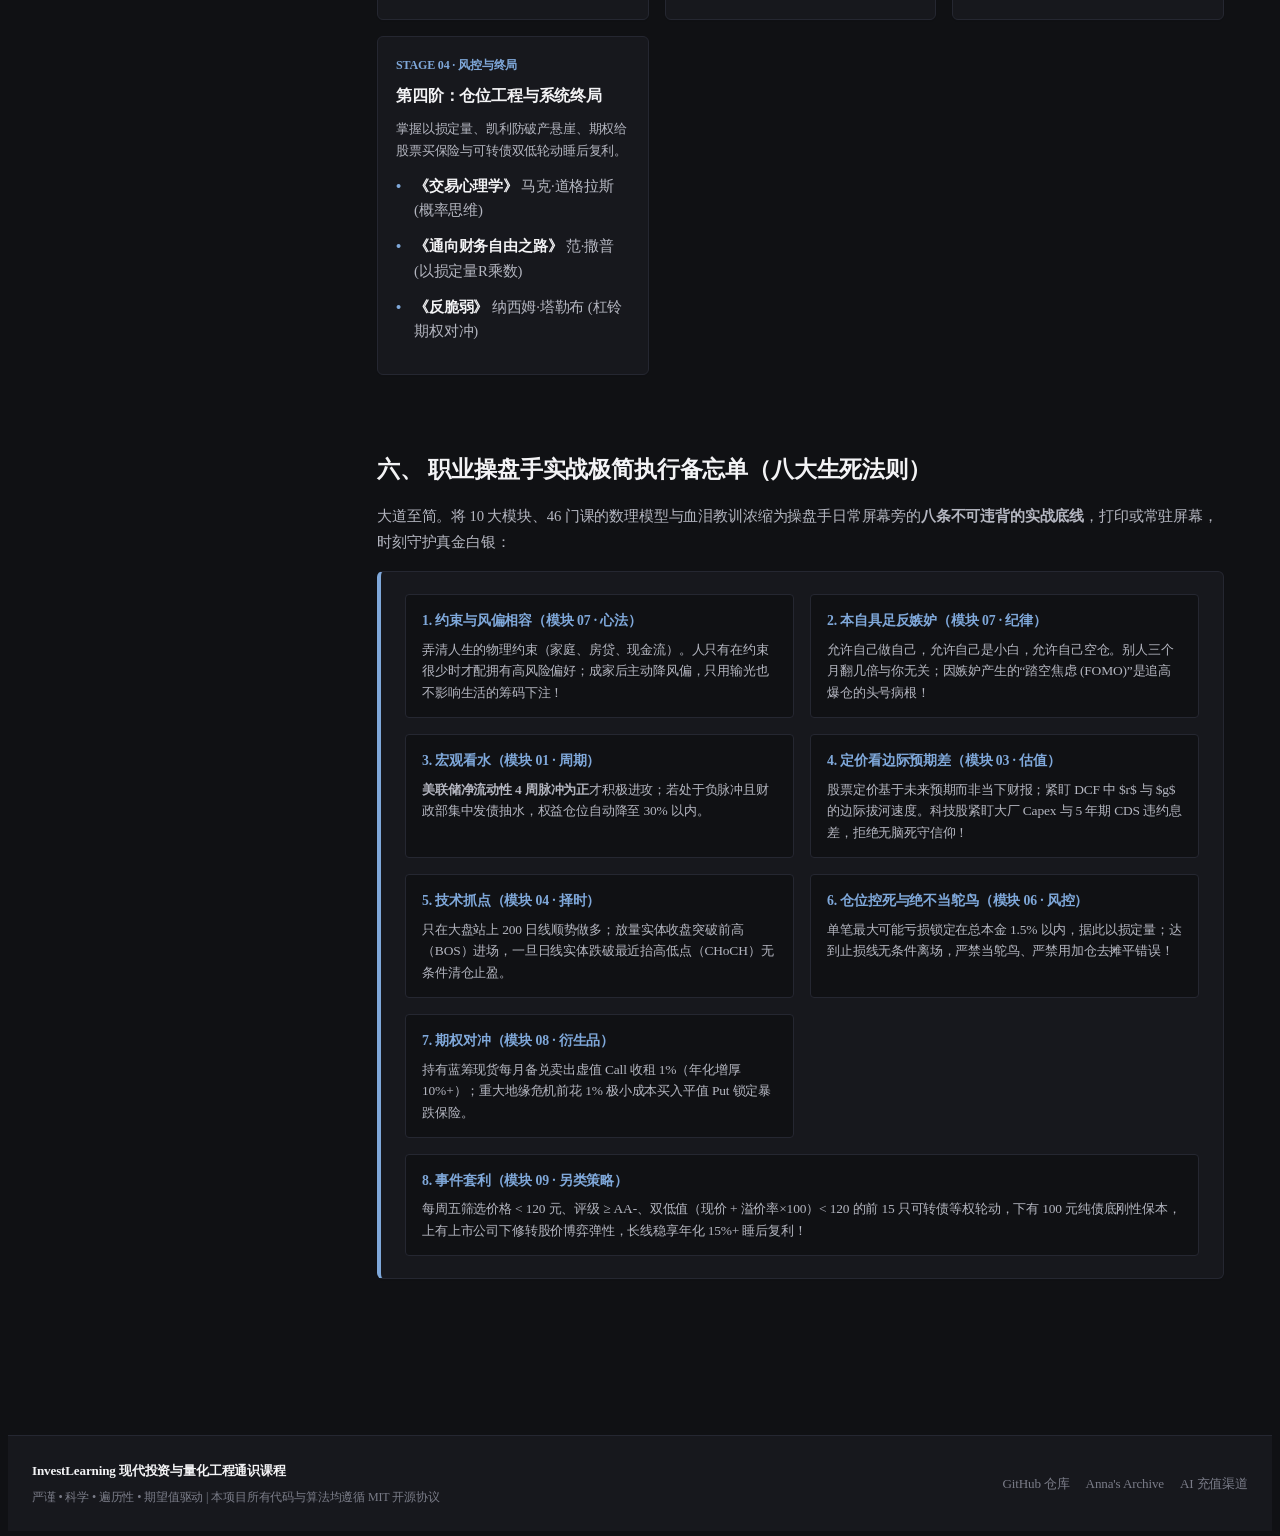
==== commit 0712b717: "style: apply Swiss & Editorial luxury aesthetic pack (custom Bloomberg sliders, tabular nums, live p" ====
--- a/index.html
+++ b/index.html
@@ -9,7 +9,7 @@
   <link rel="preconnect" href="https://fonts.gstatic.com" crossorigin>
   <link href="https://fonts.googleapis.com/css2?family=Inter:wght@400;500;600;700&family=JetBrains+Mono:wght@400;500;600&family=Newsreader:ital,opsz,wght@0,6..72,400;0,6..72,600;1,6..72,400&display=swap" rel="stylesheet">
   
-  <link rel="stylesheet" href="css/style.css?v=20261021_v32">
+  <link rel="stylesheet" href="css/style.css?v=20261027_v35">
   
   <!-- KaTeX High-Performance Math Engine (Vendored Local + Cloudflare Fast CDN Fallback) -->
   <link rel="stylesheet" href="vendor/katex/katex.min.css" onerror="this.onerror=null;this.href='https://cdnjs.cloudflare.com/ajax/libs/KaTeX/0.16.9/katex.min.css';">
@@ -873,9 +873,9 @@
 
 
   <!-- Scripts -->
-  <script src="js/data-curriculum.js?v=20261021_v32"></script>
-  <script src="js/data-books.js?v=20261021_v32"></script>
-  <script src="js/charts.js?v=20261021_v32"></script>
-  <script src="js/app.js?v=20261021_v32"></script>
+  <script src="js/data-curriculum.js?v=20261027_v35"></script>
+  <script src="js/data-books.js?v=20261027_v35"></script>
+  <script src="js/charts.js?v=20261027_v35"></script>
+  <script src="js/app.js?v=20261027_v35"></script>
 </body>
 </html>
--- a/css/style.css
+++ b/css/style.css
@@ -1587,7 +1587,7 @@
 
 .diagram-lightbox-stage {
   display: inline-block;
-  background: #FAF8F5;
+  background: var(--bg-primary);
   padding: 16px;
   border-radius: var(--radius-md);
   box-shadow: var(--shadow-md);
@@ -1880,8 +1880,9 @@
   width: 7px;
   height: 7px;
   border-radius: 50%;
-  background: var(--claude-terracotta);
+  background: #2B6858;
   display: inline-block;
+  animation: livePulse 2.2s infinite ease-in-out;
 }
 
 .live-calc-bar {
@@ -2037,3 +2038,204 @@
 .module-group[data-mod-idx="7"].expanded .module-header { border-left-color: var(--mod-08-color); }
 .module-group[data-mod-idx="8"].expanded .module-header { border-left-color: var(--mod-09-color); }
 .module-group[data-mod-idx="9"].expanded .module-header { border-left-color: var(--mod-10-color); }
+
+
+/* Interactive Simulators & Diagnostic Sandbox Cards */
+.interactive-simulator-card {
+  background: var(--bg-secondary);
+  border: 1px solid var(--border-primary);
+  border-left: 4px solid var(--claude-terracotta);
+  border-radius: var(--radius-md);
+  padding: 22px 24px;
+  margin: 26px 0;
+  box-shadow: var(--shadow-sm);
+}
+
+.sim-header {
+  display: flex;
+  justify-content: space-between;
+  align-items: center;
+  flex-wrap: wrap;
+  gap: 8px;
+  padding-bottom: 12px;
+  margin-bottom: 16px;
+  border-bottom: 1px solid var(--border-primary);
+}
+
+.sim-title {
+  font-family: var(--font-serif);
+  font-size: 1.05rem;
+  font-weight: 700;
+  color: var(--claude-terracotta);
+  display: flex;
+  align-items: center;
+  gap: 8px;
+}
+
+.sim-badge {
+  font-family: var(--font-mono);
+  font-size: 0.72rem;
+  font-weight: 700;
+  padding: 3px 8px;
+  border-radius: var(--radius-sm);
+  background: var(--claude-terracotta-light);
+  color: var(--claude-terracotta);
+  border: 1px solid var(--claude-terracotta-border);
+}
+
+.sim-btn-group {
+  display: flex;
+  gap: 8px;
+  flex-wrap: wrap;
+}
+
+.sim-btn {
+  padding: 6px 12px;
+  font-size: 0.8rem;
+  font-weight: 600;
+  border-radius: var(--radius-sm);
+  border: 1px solid var(--border-primary);
+  background: var(--bg-primary);
+  color: var(--text-secondary);
+  cursor: pointer;
+  transition: all var(--transition-fast);
+}
+
+.sim-btn:hover, .sim-btn.active {
+  background: var(--claude-terracotta);
+  color: #FFFFFF;
+  border-color: var(--claude-terracotta);
+}
+
+
+/* ===================================================================
+   Swiss & Editorial Luxury Polish Pack (瑞士国际主义与学术出版级高级质感)
+   =================================================================== */
+
+/* 1. Universal Tabular Numbers for High-Precision Financial Data */
+.result-kpi-val, .result-data-table, .stat-metric-val, .feynman-calc-box, 
+.trader-calc-box, .sim-control-label b, .heatmap-cell, .heatmap-table,
+code, pre, .step-node-num, .qa-badge, .live-calc-bar input {
+  font-variant-numeric: tabular-nums;
+  letter-spacing: -0.01em;
+}
+
+/* 2. Custom Editorial Range Sliders (Institutional Bloomberg/Stripe Style) */
+input[type="range"] {
+  -webkit-appearance: none;
+  appearance: none;
+  width: 100%;
+  height: 5px;
+  background: var(--border-primary);
+  border-radius: var(--radius-full);
+  outline: none;
+  transition: background var(--transition-fast);
+  cursor: pointer;
+  margin: 6px 0;
+}
+
+input[type="range"]:hover {
+  background: var(--border-focus);
+}
+
+input[type="range"]::-webkit-slider-thumb {
+  -webkit-appearance: none;
+  appearance: none;
+  width: 16px;
+  height: 16px;
+  border-radius: 50%;
+  background: var(--theme-blue);
+  border: 2.5px solid var(--bg-secondary);
+  box-shadow: 0 1px 3px rgba(0, 0, 0, 0.25), 0 0 0 1px var(--theme-blue-border);
+  cursor: pointer;
+  transition: transform var(--transition-fast), box-shadow var(--transition-fast);
+}
+
+input[type="range"]::-webkit-slider-thumb:hover {
+  transform: scale(1.18);
+  box-shadow: 0 2px 6px rgba(0, 0, 0, 0.3), 0 0 0 3px var(--theme-blue-light);
+}
+
+input[type="range"]::-webkit-slider-thumb:active {
+  transform: scale(1.05);
+}
+
+input[type="range"]::-moz-range-thumb {
+  width: 16px;
+  height: 16px;
+  border-radius: 50%;
+  background: var(--theme-blue);
+  border: 2.5px solid var(--bg-secondary);
+  box-shadow: 0 1px 3px rgba(0, 0, 0, 0.25);
+  cursor: pointer;
+  transition: transform var(--transition-fast), box-shadow var(--transition-fast);
+}
+
+input[type="range"]::-moz-range-thumb:hover {
+  transform: scale(1.18);
+  box-shadow: 0 2px 6px rgba(0, 0, 0, 0.3), 0 0 0 3px var(--theme-blue-light);
+}
+
+/* 3. Live Breathing Pulse Indicator for Macro & Real-Time Data */
+@keyframes livePulse {
+  0% { transform: scale(0.95); box-shadow: 0 0 0 0 rgba(43, 104, 88, 0.55); }
+  70% { transform: scale(1); box-shadow: 0 0 0 7px rgba(43, 104, 88, 0); }
+  100% { transform: scale(0.95); box-shadow: 0 0 0 0 rgba(43, 104, 88, 0); }
+}
+
+.live-pulse-dot {
+  display: inline-block;
+  width: 7.5px;
+  height: 7.5px;
+  border-radius: 50%;
+  background: #2B6858;
+  margin-right: 6px;
+  animation: livePulse 2.2s infinite ease-in-out;
+}
+
+/* 4. Frosted Glass Luxury Top Bar */
+.top-nav {
+  position: sticky;
+  top: 0;
+  z-index: 100;
+  background: var(--bg-glass);
+  backdrop-filter: blur(16px);
+  -webkit-backdrop-filter: blur(16px);
+  border-bottom: 1px solid var(--border-primary);
+  box-shadow: 0 1px 2px 0 rgba(24, 25, 28, 0.02);
+}
+
+/* 5. Refined Consistent Card Borders & Feather Elevation */
+.feynman-bridge-card {
+  border: 1px solid var(--border-primary);
+  border-left: 3.5px solid var(--theme-blue);
+  box-shadow: var(--shadow-sm);
+  background: var(--bg-secondary);
+}
+
+.trader-action-card {
+  border: 1px solid var(--border-primary);
+  border-left: 3.5px solid var(--theme-blue);
+  box-shadow: var(--shadow-sm);
+}
+
+.interactive-simulator-card {
+  border: 1px solid var(--border-primary);
+  border-left: 3.5px solid var(--theme-blue);
+  box-shadow: var(--shadow-sm);
+}
+
+.book-card {
+  border: 1px solid var(--border-primary);
+  border-left: 3.5px solid var(--theme-blue);
+  box-shadow: var(--shadow-sm);
+}
+
+/* 6. Refined Table Hover & Zebra Striping */
+.result-data-table tbody tr:nth-child(even) {
+  background: rgba(30, 58, 95, 0.015);
+}
+
+.result-data-table tbody tr:hover {
+  background: rgba(30, 58, 95, 0.04);
+}
